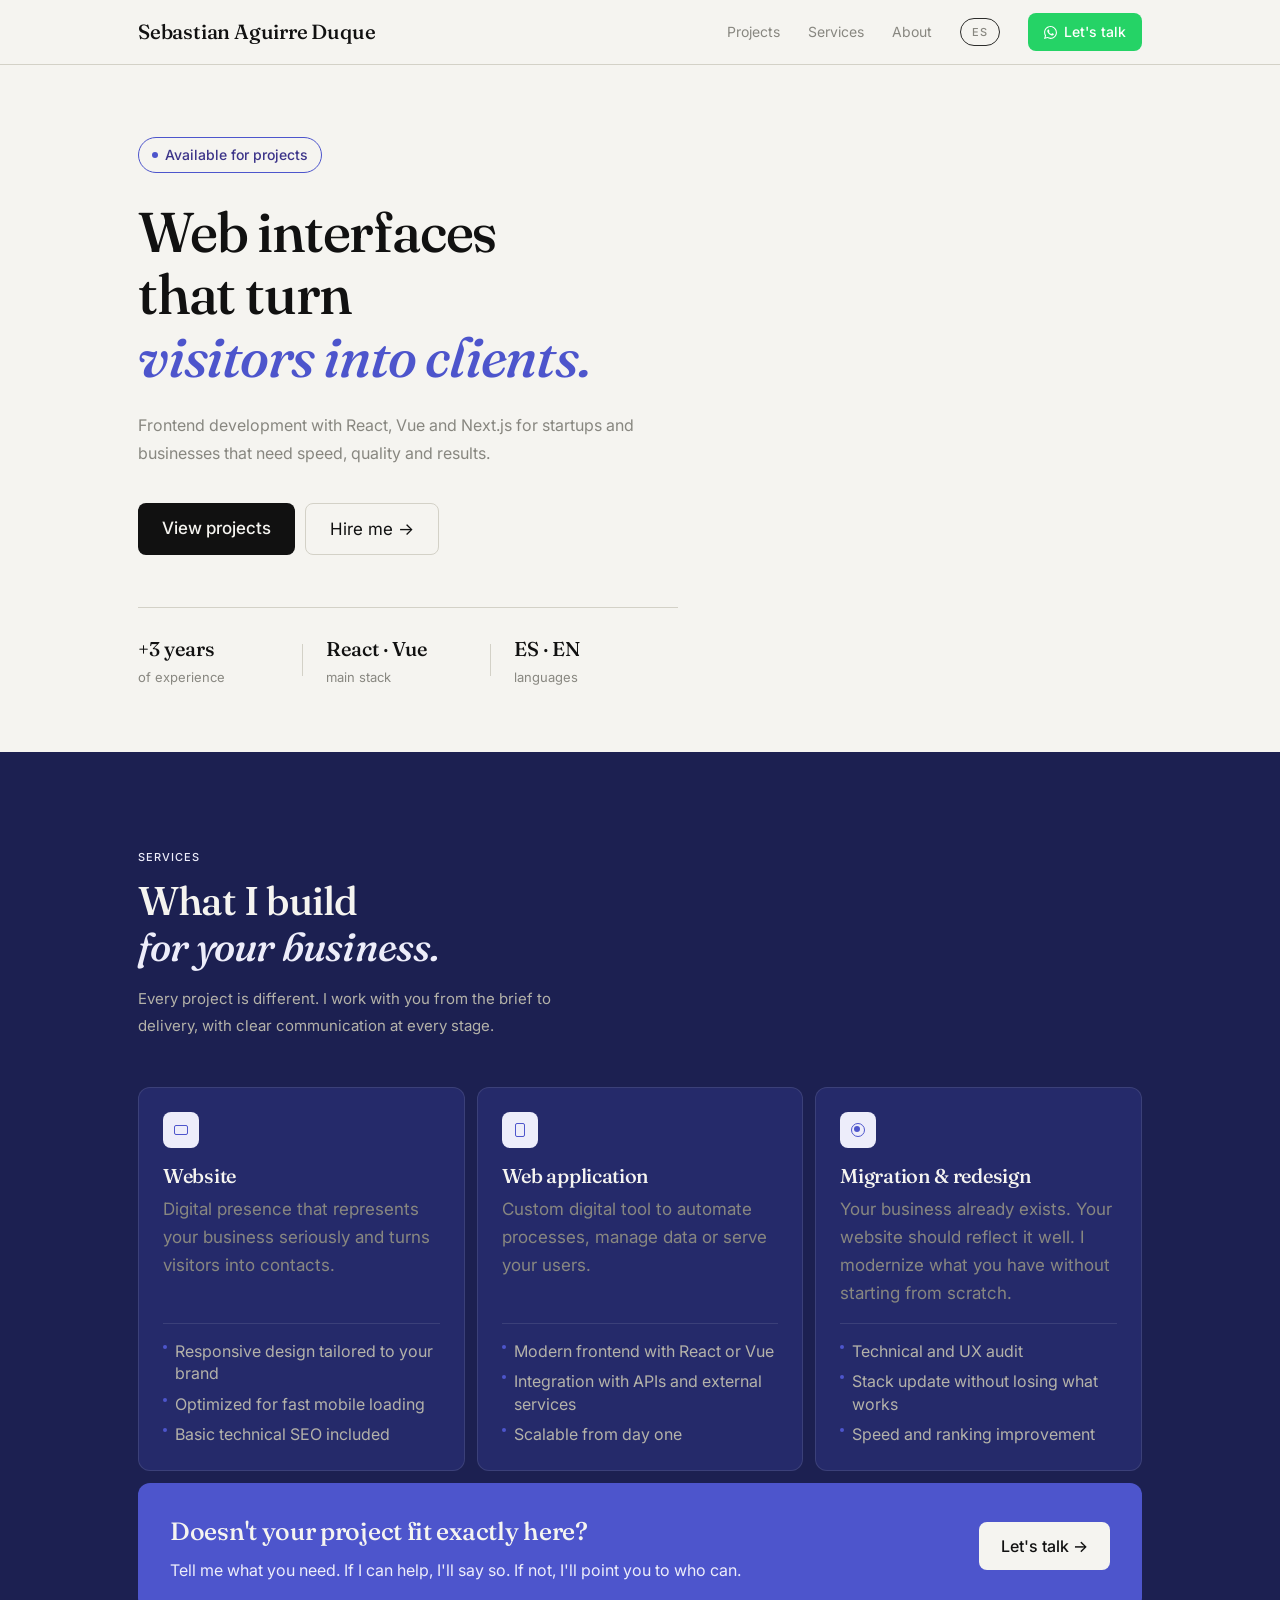
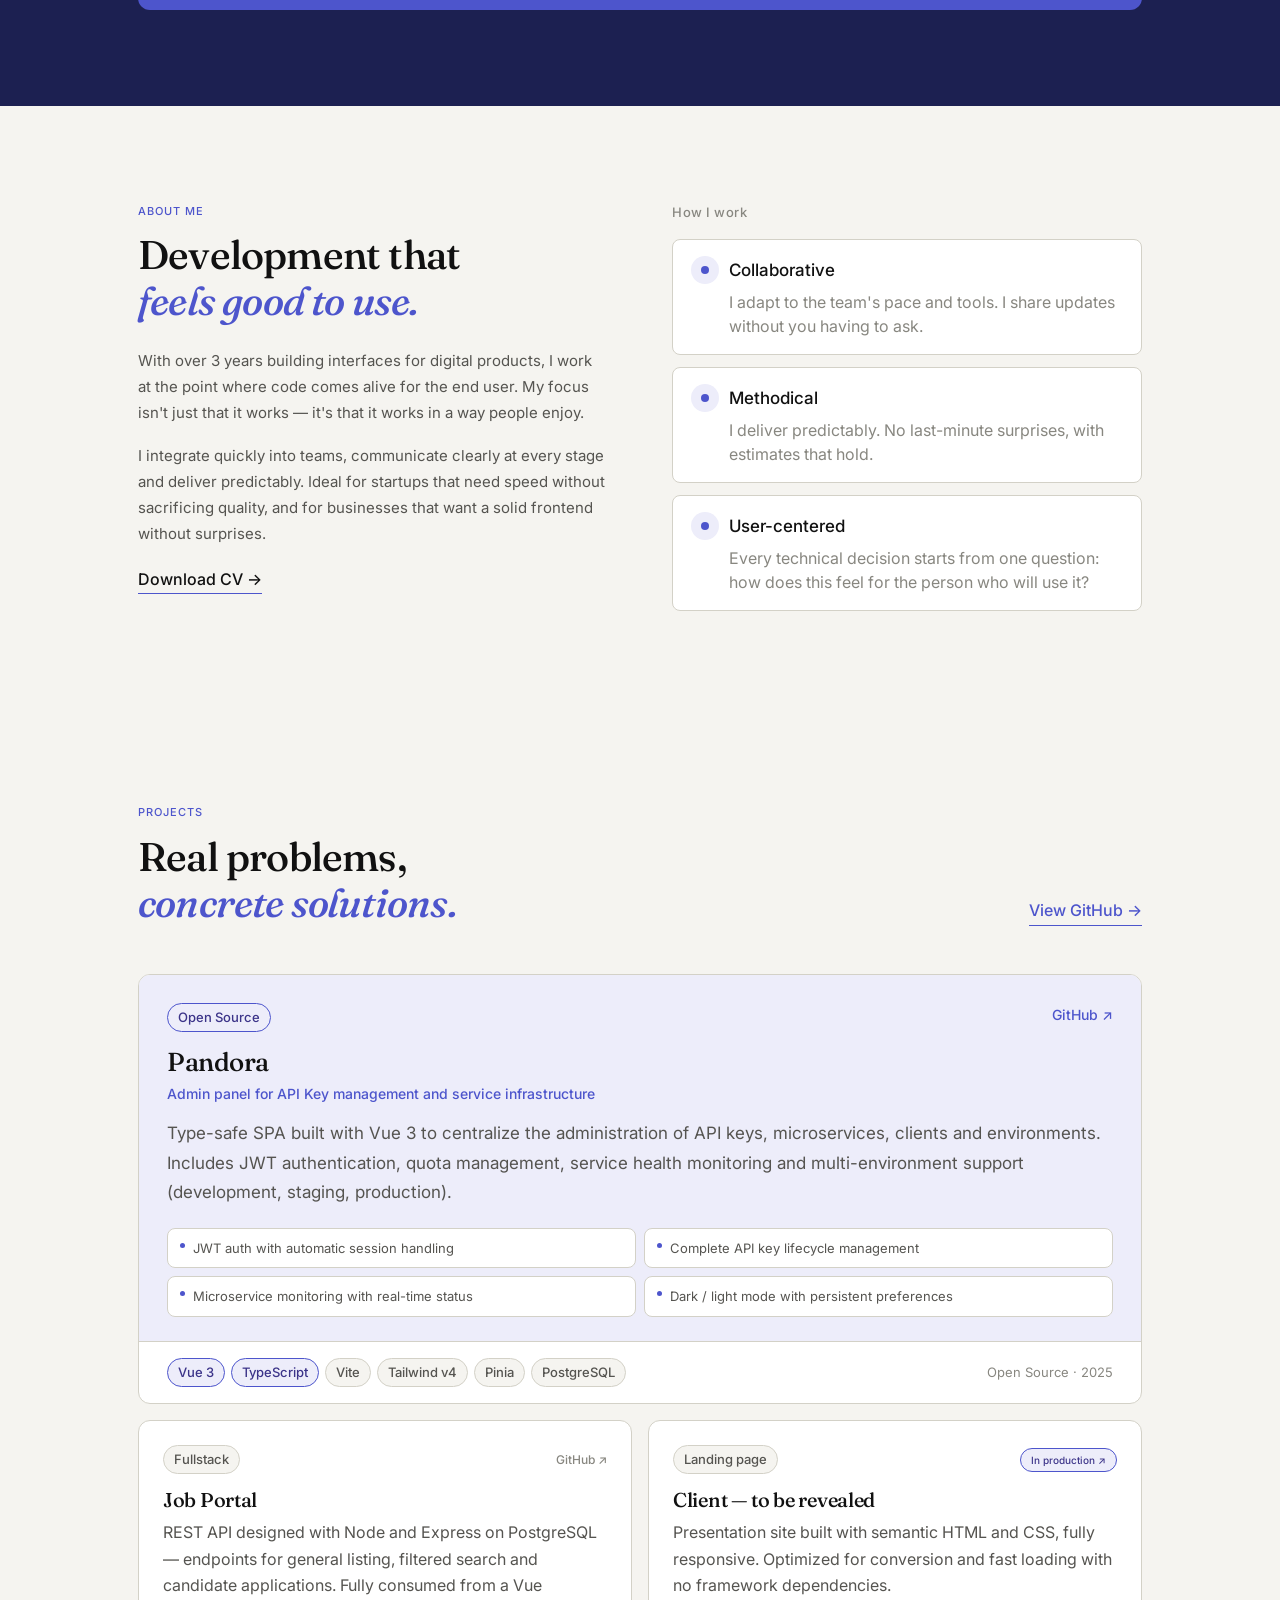
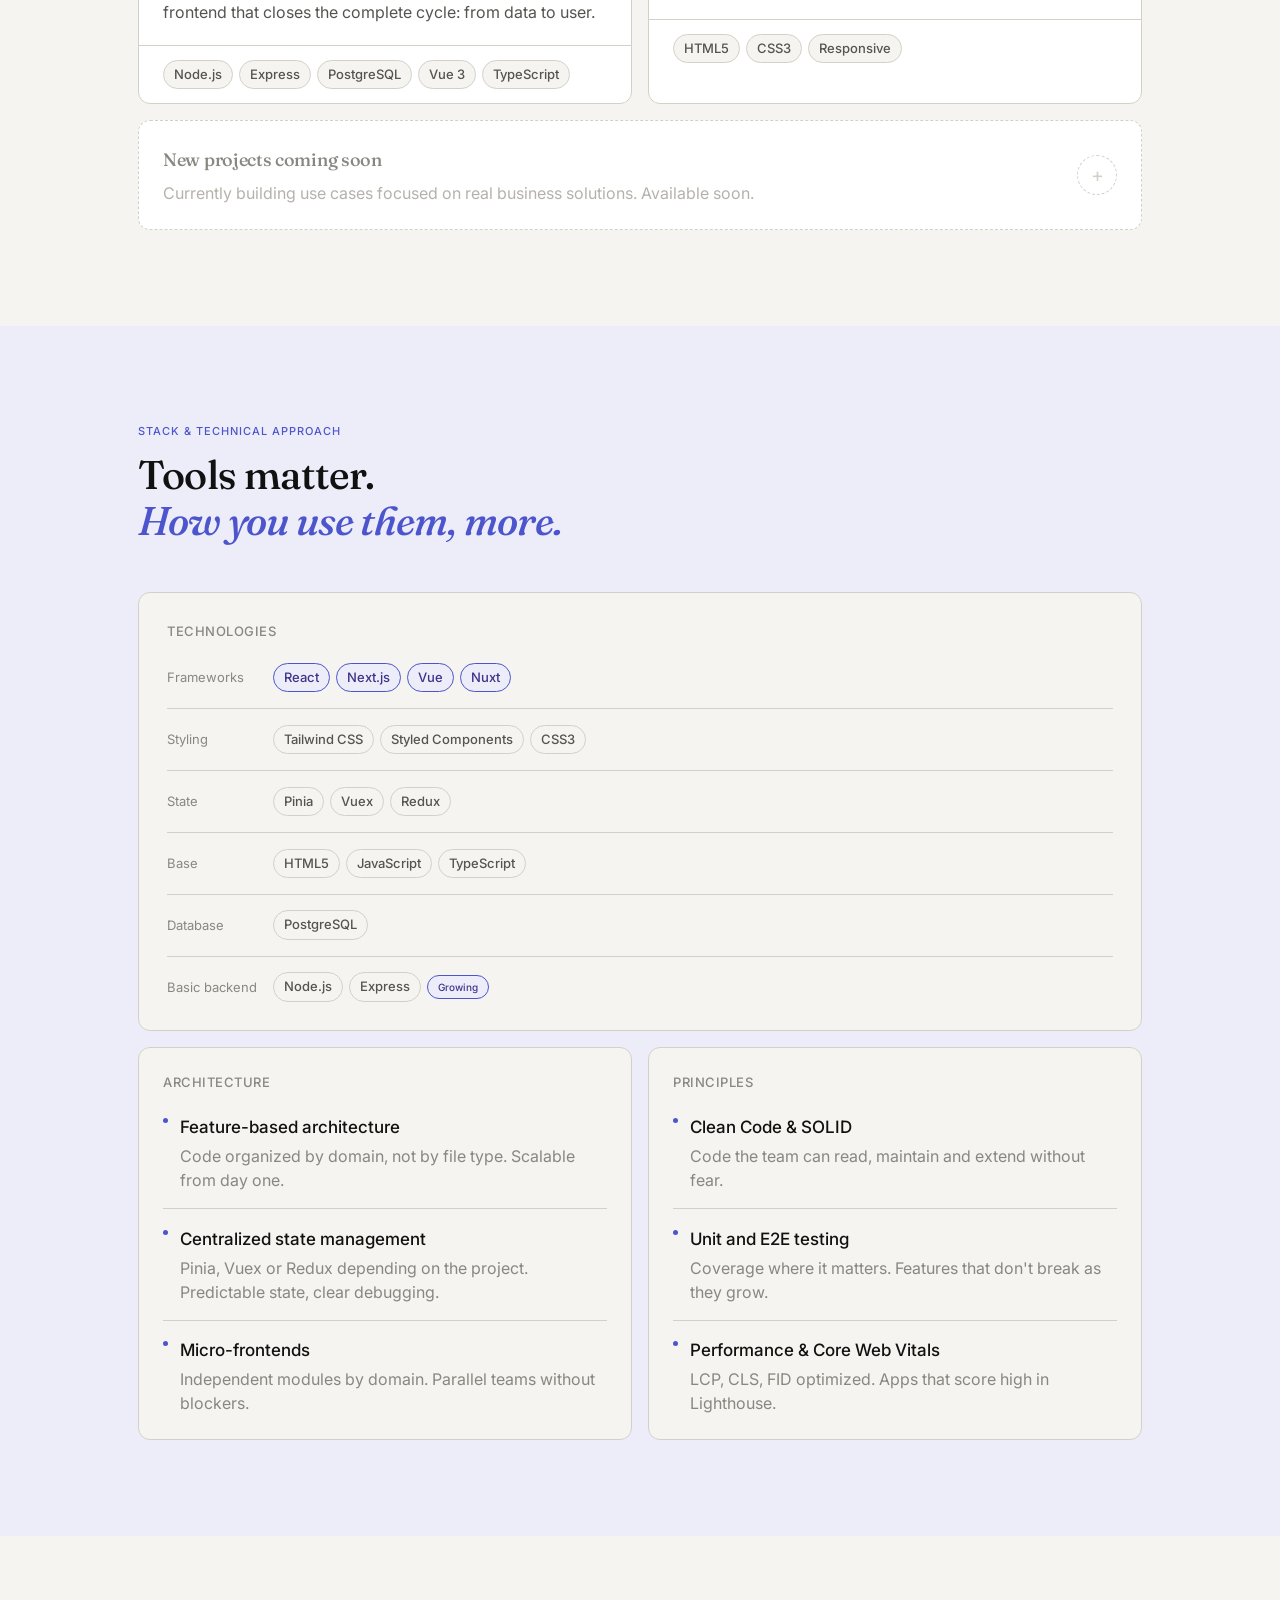
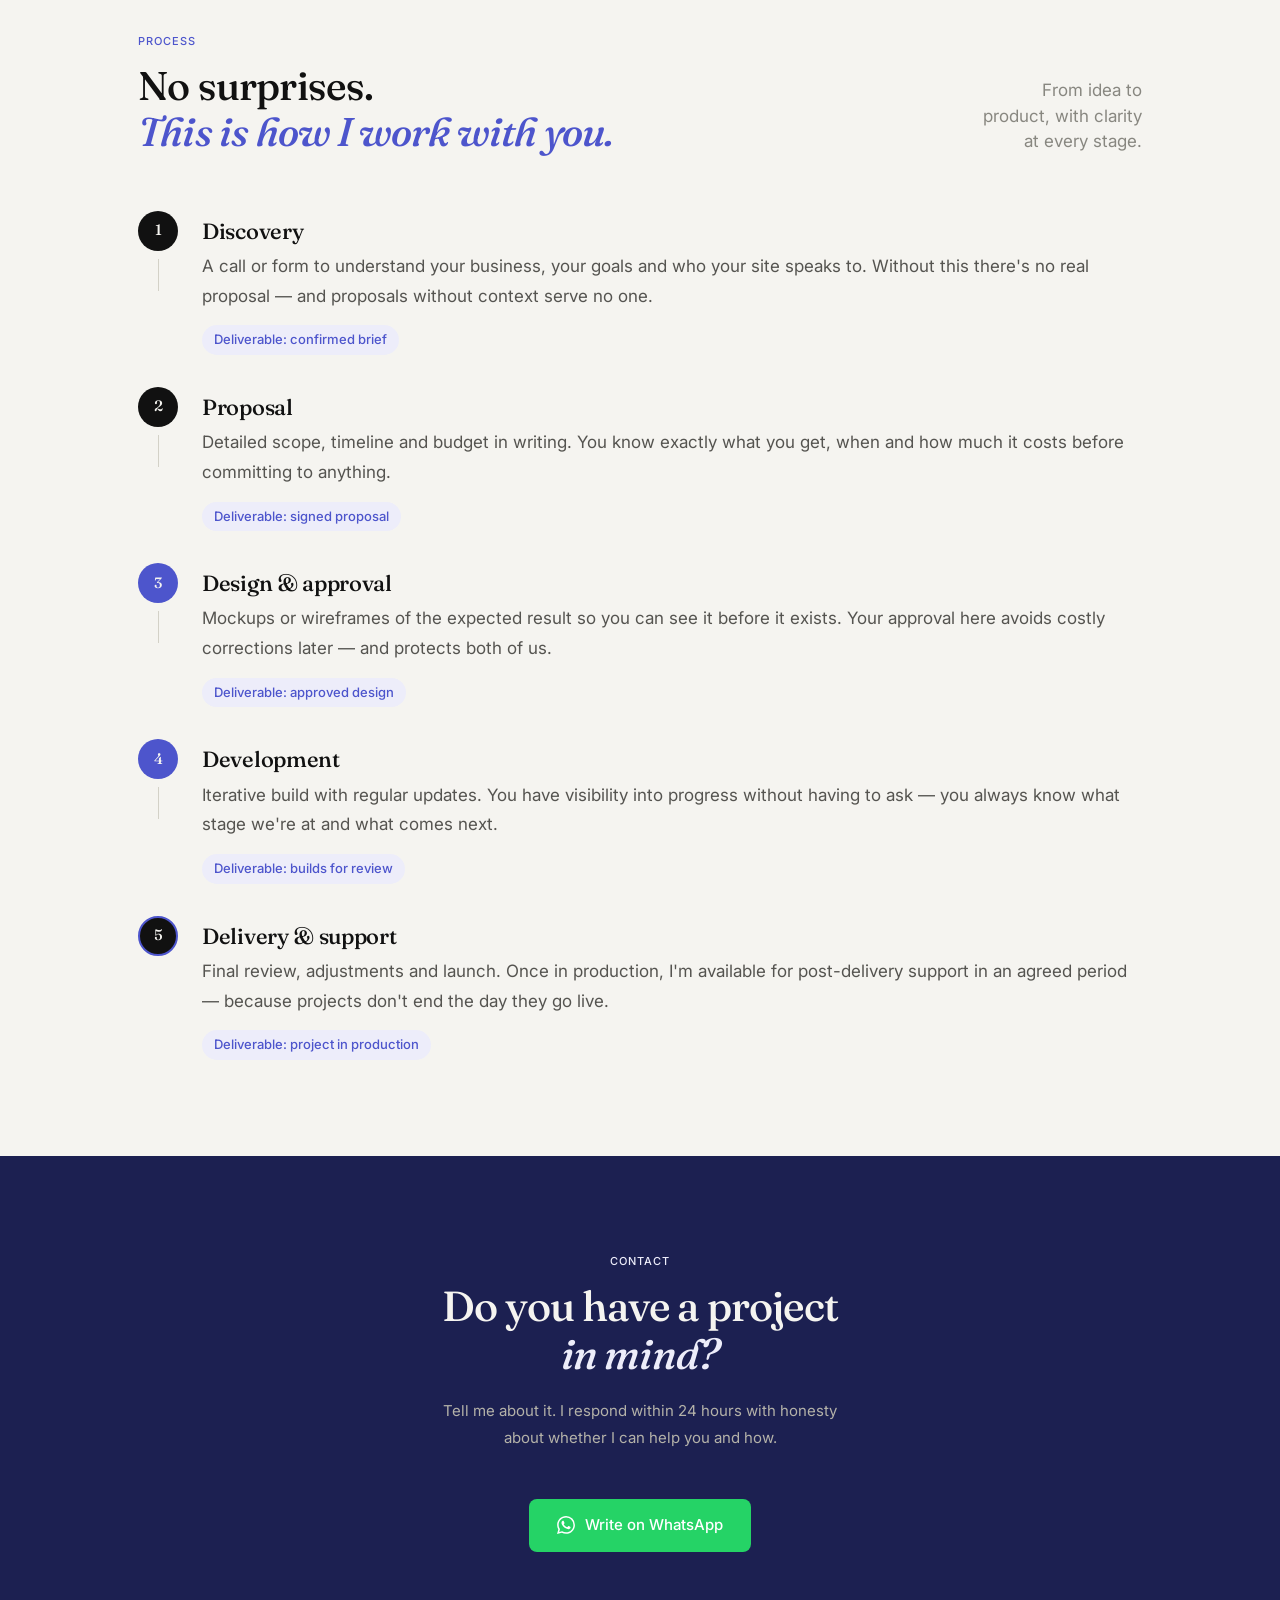
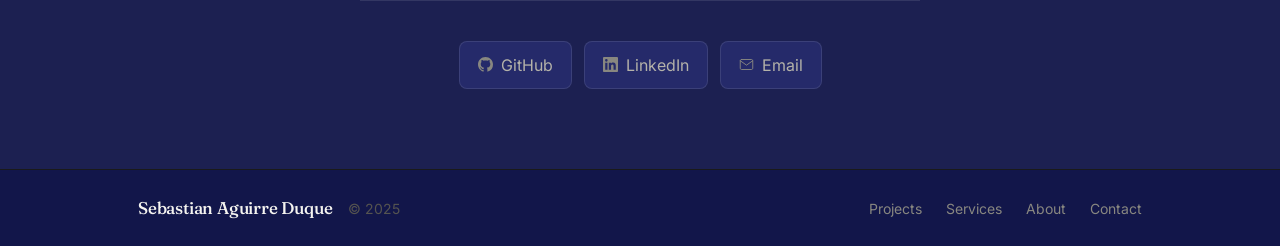
==== index.html @ 4bcce87d "feat(seo): add Open Graph, Twitter Card and JSON-LD structured data Adds author, robots, canonical, " ====
<!DOCTYPE html>
<html lang="es">
<head>
  <meta charset="UTF-8">
  <meta name="viewport" content="width=device-width, initial-scale=1.0">
  <meta name="description" content="Sebastian Aguirre Duque — Frontend Developer. Interfaces web que convierten visitantes en clientes." data-i18n-content="meta.description">
  <meta name="author" content="Sebastian Aguirre Duque">
  <meta name="robots" content="index, follow">
  <!-- TODO: update href to your deployed domain -->
  <link rel="canonical" href="https://your-portfolio-domain.com/">

  <!-- Open Graph -->
  <meta property="og:type" content="website">
  <meta property="og:locale" content="es_CO">
  <meta property="og:locale:alternate" content="en_US">
  <meta property="og:title" content="Sebastian Aguirre Duque — Frontend Developer">
  <meta property="og:description" content="Interfaces web que convierten visitantes en clientes. Desarrollo frontend con React, Vue y Next.js para startups y negocios.">
  <!-- TODO: update og:url and og:image to your deployed domain -->
  <meta property="og:url" content="https://your-portfolio-domain.com/">

  <!-- Twitter Card -->
  <meta name="twitter:card" content="summary">
  <meta name="twitter:title" content="Sebastian Aguirre Duque — Frontend Developer">
  <meta name="twitter:description" content="Interfaces web que convierten visitantes en clientes. React, Vue, Next.js.">

  <title>Sebastian Aguirre Duque — Frontend Developer</title>

  <link rel="preconnect" href="https://fonts.googleapis.com">
  <link rel="preconnect" href="https://fonts.gstatic.com" crossorigin>
  <link href="https://fonts.googleapis.com/css2?family=Fraunces:ital,wght@0,500;1,400&family=Inter:wght@400;500&display=swap" rel="stylesheet">

  <link rel="stylesheet" href="css/styles.css">
</head>
<body>

  <!-- ============================================================
       NAV
       ============================================================ -->
  <header>
    <nav class="nav" aria-label="Navegación principal" data-i18n-aria="nav.main_aria">
      <div class="container">
        <div class="nav__inner">
          <a href="#" class="nav__logo" aria-label="Inicio" data-i18n-aria="nav.logo_aria">Sebastian Aguirre Duque</a>
          <a href="#" class="nav__logo-short" aria-label="Inicio" data-i18n-aria="nav.logo_aria">
            <span>Sebastian</span>
            <span class="nav__logo-short__sub">Aguirre Duque</span>
          </a>

          <div class="nav__links">
            <a href="#projects" class="nav__link" data-i18n="nav.projects">Proyectos</a>
            <a href="#services" class="nav__link" data-i18n="nav.services">Servicios</a>
            <a href="#about" class="nav__link" data-i18n="nav.about">Sobre mí</a>
            <button class="nav__lang-toggle" data-lang-toggle aria-label="Cambiar a inglés">
              <span class="nav__lang-label">EN</span>
            </button>
            <a href="https://wa.me/573506487868" class="nav__cta" target="_blank" rel="noopener">
              <svg width="13" height="13" viewBox="0 0 24 24" fill="white" aria-hidden="true">
                <path d="M17.472 14.382c-.297-.149-1.758-.867-2.03-.967-.273-.099-.471-.148-.67.15-.197.297-.767.966-.94 1.164-.173.199-.347.223-.644.075-.297-.15-1.255-.463-2.39-1.475-.883-.788-1.48-1.761-1.653-2.059-.173-.297-.018-.458.13-.606.134-.133.298-.347.446-.52.149-.174.198-.298.298-.497.099-.198.05-.371-.025-.52-.075-.149-.669-1.612-.916-2.207-.242-.579-.487-.5-.669-.51-.173-.008-.371-.01-.57-.01-.198 0-.52.074-.792.372-.272.297-1.04 1.016-1.04 2.479 0 1.462 1.065 2.875 1.213 3.074.149.198 2.096 3.2 5.077 4.487.709.306 1.262.489 1.694.625.712.227 1.36.195 1.871.118.571-.085 1.758-.719 2.006-1.413.248-.694.248-1.289.173-1.413-.074-.124-.272-.198-.57-.347m-5.421 7.403h-.004a9.87 9.87 0 0 1-5.031-1.378l-.361-.214-3.741.982.998-3.648-.235-.374a9.86 9.86 0 0 1-1.51-5.26c.001-5.45 4.436-9.884 9.888-9.884 2.64 0 5.122 1.03 6.988 2.898a9.825 9.825 0 0 1 2.893 6.994c-.003 5.45-4.437 9.884-9.885 9.884m8.413-18.297A11.815 11.815 0 0 0 12.05 0C5.495 0 .16 5.335.157 11.892c0 2.096.547 4.142 1.588 5.945L.057 24l6.305-1.654a11.882 11.882 0 0 0 5.683 1.448h.005c6.554 0 11.89-5.335 11.893-11.893a11.821 11.821 0 0 0-3.48-8.413Z"/>
              </svg>
              <span data-i18n="nav.cta">Hablemos</span>
            </a>
          </div>

          <button class="nav__hamburger" aria-label="Abrir menú" aria-expanded="false" data-i18n-aria="nav.hamburger_aria">
            <span></span>
            <span></span>
            <span></span>
          </button>
        </div>
      </div>
    </nav>

    <!-- Mobile menu overlay -->
    <nav class="nav__mobile-menu" aria-label="Menú móvil" aria-hidden="true" data-i18n-aria="nav.mobile_menu_aria">
      <a href="#projects" class="nav__mobile-link" data-i18n="nav.projects">Proyectos</a>
      <a href="#services" class="nav__mobile-link" data-i18n="nav.services">Servicios</a>
      <a href="#about" class="nav__mobile-link" data-i18n="nav.about">Sobre mí</a>
      <div class="nav__mobile-cta">
        <a href="https://wa.me/573506487868" target="_blank" rel="noopener">
          <svg width="13" height="13" viewBox="0 0 24 24" fill="white" aria-hidden="true">
            <path d="M17.472 14.382c-.297-.149-1.758-.867-2.03-.967-.273-.099-.471-.148-.67.15-.197.297-.767.966-.94 1.164-.173.199-.347.223-.644.075-.297-.15-1.255-.463-2.39-1.475-.883-.788-1.48-1.761-1.653-2.059-.173-.297-.018-.458.13-.606.134-.133.298-.347.446-.52.149-.174.198-.298.298-.497.099-.198.05-.371-.025-.52-.075-.149-.669-1.612-.916-2.207-.242-.579-.487-.5-.669-.51-.173-.008-.371-.01-.57-.01-.198 0-.52.074-.792.372-.272.297-1.04 1.016-1.04 2.479 0 1.462 1.065 2.875 1.213 3.074.149.198 2.096 3.2 5.077 4.487.709.306 1.262.489 1.694.625.712.227 1.36.195 1.871.118.571-.085 1.758-.719 2.006-1.413.248-.694.248-1.289.173-1.413-.074-.124-.272-.198-.57-.347m-5.421 7.403h-.004a9.87 9.87 0 0 1-5.031-1.378l-.361-.214-3.741.982.998-3.648-.235-.374a9.86 9.86 0 0 1-1.51-5.26c.001-5.45 4.436-9.884 9.888-9.884 2.64 0 5.122 1.03 6.988 2.898a9.825 9.825 0 0 1 2.893 6.994c-.003 5.45-4.437 9.884-9.885 9.884m8.413-18.297A11.815 11.815 0 0 0 12.05 0C5.495 0 .16 5.335.157 11.892c0 2.096.547 4.142 1.588 5.945L.057 24l6.305-1.654a11.882 11.882 0 0 0 5.683 1.448h.005c6.554 0 11.89-5.335 11.893-11.893a11.821 11.821 0 0 0-3.48-8.413Z"/>
          </svg>
          <span data-i18n="nav.cta">Hablemos</span>
        </a>
      </div>
      <button class="nav__lang-toggle nav__lang-toggle--mobile" data-lang-toggle aria-label="Cambiar a inglés">
        <span class="nav__lang-label">EN</span>
      </button>
    </nav>
  </header>

  <main>

    <!-- ============================================================
         HERO
         ============================================================ -->
    <section id="hero" class="hero" aria-label="Presentación" data-i18n-aria="hero.section_aria">
      <div class="container">
        <div class="hero__content">

          <div class="hero__badge" data-i18n-aria="hero.badge_aria" aria-label="Estado: disponible para proyectos">
            <span class="hero__badge-dot" aria-hidden="true"></span>
            <span class="hero__badge-text" data-i18n="hero.badge">Disponible para proyectos</span>
          </div>

          <h1 class="hero__title" data-i18n-html="hero.title">
            Interfaces web<br>
            que convierten<br>
            <span class="accent">visitantes en clientes.</span>
          </h1>

          <p class="hero__subtitle" data-i18n="hero.subtitle">
            Desarrollo frontend con React, Vue y Next.js para startups y negocios que necesitan velocidad, calidad y resultados.
          </p>

          <div class="hero__ctas">
            <a href="#projects" class="btn--primary" data-i18n="hero.cta_primary">Ver proyectos</a>
            <a href="#contact" class="btn--secondary" data-i18n="hero.cta_secondary">Contratarme →</a>
          </div>

          <div class="hero__stats" aria-label="Datos clave" data-i18n-aria="hero.stats_aria">
            <div class="hero__stat">
              <div class="hero__stat-value" data-i18n="hero.stat1_value">+3 años</div>
              <div class="hero__stat-label" data-i18n="hero.stat1_label">de experiencia</div>
            </div>
            <div class="hero__stat-divider" aria-hidden="true"></div>
            <div class="hero__stat">
              <div class="hero__stat-value">React · Vue</div>
              <div class="hero__stat-label" data-i18n="hero.stat2_label">stack principal</div>
            </div>
            <div class="hero__stat-divider" aria-hidden="true"></div>
            <div class="hero__stat">
              <div class="hero__stat-value">ES · EN</div>
              <div class="hero__stat-label" data-i18n="hero.stat3_label">idiomas</div>
            </div>
          </div>

        </div>
      </div>
    </section>

    <!-- ============================================================
         SERVICIOS
         ============================================================ -->
    <section id="services" class="services" aria-labelledby="services-title">
      <div class="container">

        <div class="services__header">
          <p class="section-label" data-i18n="services.label">Servicios</p>
          <h2 id="services-title" class="services__title" data-i18n-html="services.title">
            Lo que construyo<br>
            <span class="accent">para tu negocio.</span>
          </h2>
          <p class="services__subtitle" data-i18n="services.subtitle">
            Cada proyecto es diferente. Trabajo contigo desde el brief hasta la entrega, con comunicación clara en cada etapa.
          </p>
        </div>

        <div class="services__grid">

          <article class="service-card">
            <div class="service-card__icon" aria-hidden="true">
              <div class="service-card__icon-inner-rect"></div>
            </div>
            <div>
              <h3 class="service-card__title" data-i18n="services.card1_title">Sitio web</h3>
              <p class="service-card__desc" data-i18n="services.card1_desc">Presencia digital que representa tu negocio con seriedad y convierte visitantes en contactos.</p>
            </div>
            <ul class="service-card__features">
              <li class="service-card__feature">
                <span class="service-card__dot" aria-hidden="true"></span>
                <span class="service-card__feature-text" data-i18n="services.card1_f1">Diseño responsivo y adaptado a tu marca</span>
              </li>
              <li class="service-card__feature">
                <span class="service-card__dot" aria-hidden="true"></span>
                <span class="service-card__feature-text" data-i18n="services.card1_f2">Optimizado para cargar rápido en móvil</span>
              </li>
              <li class="service-card__feature">
                <span class="service-card__dot" aria-hidden="true"></span>
                <span class="service-card__feature-text" data-i18n="services.card1_f3">SEO técnico básico incluido</span>
              </li>
            </ul>
          </article>

          <article class="service-card">
            <div class="service-card__icon" aria-hidden="true">
              <div class="service-card__icon-inner-tall"></div>
            </div>
            <div>
              <h3 class="service-card__title" data-i18n="services.card2_title">Aplicación web</h3>
              <p class="service-card__desc" data-i18n="services.card2_desc">Herramienta digital a medida para automatizar procesos, gestionar datos o servir a tus usuarios.</p>
            </div>
            <ul class="service-card__features">
              <li class="service-card__feature">
                <span class="service-card__dot" aria-hidden="true"></span>
                <span class="service-card__feature-text" data-i18n="services.card2_f1">Frontend moderno con React o Vue</span>
              </li>
              <li class="service-card__feature">
                <span class="service-card__dot" aria-hidden="true"></span>
                <span class="service-card__feature-text" data-i18n="services.card2_f2">Integración con APIs y servicios externos</span>
              </li>
              <li class="service-card__feature">
                <span class="service-card__dot" aria-hidden="true"></span>
                <span class="service-card__feature-text" data-i18n="services.card2_f3">Escalable desde el primer día</span>
              </li>
            </ul>
          </article>

          <article class="service-card">
            <div class="service-card__icon" aria-hidden="true">
              <div class="service-card__icon-inner-circle"></div>
            </div>
            <div>
              <h3 class="service-card__title" data-i18n="services.card3_title">Migración y rediseño</h3>
              <p class="service-card__desc" data-i18n="services.card3_desc">Tu negocio ya existe. Tu sitio web debería reflejarlo bien. Modernizo lo que tienes sin empezar de cero.</p>
            </div>
            <ul class="service-card__features">
              <li class="service-card__feature">
                <span class="service-card__dot" aria-hidden="true"></span>
                <span class="service-card__feature-text" data-i18n="services.card3_f1">Auditoría técnica y de experiencia</span>
              </li>
              <li class="service-card__feature">
                <span class="service-card__dot" aria-hidden="true"></span>
                <span class="service-card__feature-text" data-i18n="services.card3_f2">Actualización de stack sin perder lo que funciona</span>
              </li>
              <li class="service-card__feature">
                <span class="service-card__dot" aria-hidden="true"></span>
                <span class="service-card__feature-text" data-i18n="services.card3_f3">Mejora de velocidad y posicionamiento</span>
              </li>
            </ul>
          </article>

        </div>

        <div class="services__cta-banner">
          <div>
            <p class="services__cta-title" data-i18n="services.banner_title">¿Tu proyecto no encaja exactamente aquí?</p>
            <p class="services__cta-desc" data-i18n="services.banner_desc">Cuéntame lo que necesitas. Si puedo ayudarte, te lo digo. Si no, te oriento hacia quien puede.</p>
          </div>
          <a href="https://wa.me/573506487868" class="btn--banner" target="_blank" rel="noopener" data-i18n="services.banner_cta">Hablemos →</a>
        </div>

      </div>
    </section>

    <!-- ============================================================
         SOBRE MÍ
         ============================================================ -->
    <section id="about" class="about" aria-labelledby="about-title">
      <div class="container">
        <div class="about__grid">

          <div>
            <p class="section-label" data-i18n="about.label">Sobre mí</p>
            <h2 id="about-title" class="about__title" data-i18n-html="about.title">
              Desarrollo que se<br>
              <span class="accent">siente bien usarlo.</span>
            </h2>
            <p class="about__text" data-i18n="about.text1">
              Con más de 3 años construyendo interfaces para productos digitales, trabajo en el punto donde el código cobra vida para el usuario final. Mi enfoque no es solo que funcione — es que funcione de forma que la gente disfrute.
            </p>
            <p class="about__text" data-i18n="about.text2">
              Me integro rápido a equipos, comunico con claridad en cada etapa y entrego de forma predecible. Ideal para startups que necesitan velocidad sin perder calidad, y para negocios que quieren un frontend sólido sin sorpresas.
            </p>
            <a href="#" class="about__cv-link" data-i18n="about.cv_link">Descargar CV →</a>
          </div>

          <div>
            <p class="about__cards-label" data-i18n="about.cards_label">Cómo trabajo</p>
            <div class="about__cards">

              <div class="work-card">
                <div class="work-card__header">
                  <div class="work-card__icon" aria-hidden="true">
                    <span class="work-card__icon-dot"></span>
                  </div>
                  <h3 class="work-card__title" data-i18n="about.card1_title">Colaborativo</h3>
                </div>
                <p class="work-card__desc" data-i18n="about.card1_desc">Me adapto al ritmo y herramientas del equipo. Comunico avances sin que tengas que preguntar.</p>
              </div>

              <div class="work-card">
                <div class="work-card__header">
                  <div class="work-card__icon" aria-hidden="true">
                    <span class="work-card__icon-dot"></span>
                  </div>
                  <h3 class="work-card__title" data-i18n="about.card2_title">Metódico</h3>
                </div>
                <p class="work-card__desc" data-i18n="about.card2_desc">Entrego de forma predecible. Sin sorpresas de última hora, con estimaciones que se cumplen.</p>
              </div>

              <div class="work-card">
                <div class="work-card__header">
                  <div class="work-card__icon" aria-hidden="true">
                    <span class="work-card__icon-dot"></span>
                  </div>
                  <h3 class="work-card__title" data-i18n="about.card3_title">Centrado en el usuario</h3>
                </div>
                <p class="work-card__desc" data-i18n="about.card3_desc">Cada decisión técnica parte de una pregunta: ¿cómo se siente esto para quien lo va a usar?</p>
              </div>

            </div>
          </div>

        </div>
      </div>
    </section>

    <!-- ============================================================
         PROYECTOS
         ============================================================ -->
    <section id="projects" class="projects" aria-labelledby="projects-title">
      <div class="container">

        <div class="projects__header">
          <div>
            <p class="section-label" data-i18n="projects.label">Proyectos</p>
            <h2 id="projects-title" class="projects__title" data-i18n-html="projects.title">
              Problemas reales,<br>
              <span class="accent">soluciones concretas.</span>
            </h2>
          </div>
          <a href="https://github.com/PandoraSuite" class="projects__github-link" target="_blank" rel="noopener" data-i18n="projects.github_link">Ver GitHub →</a>
        </div>

        <div class="projects__list">

          <!-- Pandora — featured -->
          <article class="project-card">
            <div class="project-card__header">
              <div class="project-card__meta">
                <span class="tag tag--accent">Open Source</span>
                <a href="https://github.com/PandoraSuite/pandora-admin" class="project-card__gh-link" target="_blank" rel="noopener">GitHub ↗</a>
              </div>
              <h3 class="project-card__name">Pandora</h3>
              <p class="project-card__tagline" data-i18n="projects.pandora_tagline">Admin panel para gestión de API Keys e infraestructura de servicios</p>
              <p class="project-card__desc" data-i18n="projects.pandora_desc">
                SPA tipo-segura construida con Vue 3 para centralizar la administración de API keys, microservicios, clientes y entornos. Incluye autenticación JWT, gestión de cuotas, monitoreo de estado de servicios y soporte de múltiples ambientes (development, staging, production).
              </p>
              <ul class="project-card__features">
                <li class="project-card__feature">
                  <span class="project-card__feature-dot" aria-hidden="true"></span>
                  <span class="project-card__feature-text" data-i18n="projects.pandora_f1">Auth con JWT y manejo automático de sesión</span>
                </li>
                <li class="project-card__feature">
                  <span class="project-card__feature-dot" aria-hidden="true"></span>
                  <span class="project-card__feature-text" data-i18n="projects.pandora_f2">Gestión completa del ciclo de vida de API keys</span>
                </li>
                <li class="project-card__feature">
                  <span class="project-card__feature-dot" aria-hidden="true"></span>
                  <span class="project-card__feature-text" data-i18n="projects.pandora_f3">Monitoreo de microservicios con estados en tiempo real</span>
                </li>
                <li class="project-card__feature">
                  <span class="project-card__feature-dot" aria-hidden="true"></span>
                  <span class="project-card__feature-text" data-i18n="projects.pandora_f4">Dark / light mode con preferencias persistentes</span>
                </li>
              </ul>
            </div>
            <div class="project-card__footer">
              <div class="project-card__tags">
                <span class="tag tag--accent">Vue 3</span>
                <span class="tag tag--accent">TypeScript</span>
                <span class="tag tag--neutral">Vite</span>
                <span class="tag tag--neutral">Tailwind v4</span>
                <span class="tag tag--neutral">Pinia</span>
                <span class="tag tag--neutral">PostgreSQL</span>
              </div>
              <span class="project-card__date" data-i18n="projects.pandora_date">Open Source · 2025</span>
            </div>
          </article>

          <!-- Grid — small projects -->
          <div class="project-grid">

            <article class="project-mini">
              <div class="project-mini__body">
                <div class="project-mini__meta">
                  <span class="tag tag--neutral">Fullstack</span>
                  <span class="project-card__gh-link" aria-hidden="true" style="font-size:12px;color:var(--color-text-secondary);">GitHub ↗</span>
                </div>
                <h3 class="project-mini__name">Job Portal</h3>
                <p class="project-mini__desc" data-i18n="projects.jobportal_desc">API REST diseñada con Node y Express sobre PostgreSQL — endpoints para listado general, búsqueda filtrada y aplicación de candidatos. Consumida íntegramente desde un frontend Vue que cierra el ciclo completo: del dato al usuario.</p>
              </div>
              <div class="project-mini__footer">
                <span class="tag tag--neutral">Node.js</span>
                <span class="tag tag--neutral">Express</span>
                <span class="tag tag--neutral">PostgreSQL</span>
                <span class="tag tag--neutral">Vue 3</span>
                <span class="tag tag--neutral">TypeScript</span>
              </div>
            </article>

            <article class="project-mini">
              <div class="project-mini__body">
                <div class="project-mini__meta">
                  <span class="tag tag--neutral">Landing page</span>
                  <span class="tag tag--accent" style="font-size:10px;" data-i18n="projects.client_tag">En producción ↗</span>
                </div>
                <h3 class="project-mini__name" data-i18n="projects.client_name">Cliente — por revelar</h3>
                <p class="project-mini__desc" data-i18n="projects.client_desc">Sitio de presentación construido en HTML y CSS semántico, completamente responsive. Optimizado para conversión y carga rápida sin dependencias de framework.</p>
              </div>
              <div class="project-mini__footer">
                <span class="tag tag--neutral">HTML5</span>
                <span class="tag tag--neutral">CSS3</span>
                <span class="tag tag--neutral">Responsive</span>
              </div>
            </article>

          </div>

          <!-- Coming soon -->
          <div class="project-coming" aria-label="Proyectos en camino" data-i18n-aria="projects.coming_aria">
            <div>
              <p class="project-coming__title" data-i18n="projects.coming_title">Nuevos proyectos en camino</p>
              <p class="project-coming__desc" data-i18n="projects.coming_desc">Actualmente construyendo casos de uso enfocados en soluciones de negocio reales. Disponibles pronto.</p>
            </div>
            <div class="project-coming__icon" aria-hidden="true">+</div>
          </div>

        </div>
      </div>
    </section>

    <!-- ============================================================
         STACK TECNOLÓGICO
         ============================================================ -->
    <section id="stack" class="stack" aria-labelledby="stack-title">
      <div class="container">

        <div class="stack__header">
          <p class="section-label" data-i18n="stack.label">Stack y enfoque técnico</p>
          <h2 id="stack-title" class="stack__title" data-i18n-html="stack.title">
            Las herramientas importan.<br>
            <span class="accent">Cómo las usas, más.</span>
          </h2>
        </div>

        <div class="stack__tech-table">
          <p class="stack__table-label" data-i18n="stack.table_label">TECNOLOGÍAS</p>
          <div class="stack__rows">

            <div class="stack__row">
              <span class="stack__row-label" data-i18n="stack.row1_label">Frameworks</span>
              <div class="stack__row-tags">
                <span class="tag tag--accent">React</span>
                <span class="tag tag--accent">Next.js</span>
                <span class="tag tag--accent">Vue</span>
                <span class="tag tag--accent">Nuxt</span>
              </div>
            </div>

            <div class="stack__divider" aria-hidden="true"></div>

            <div class="stack__row">
              <span class="stack__row-label" data-i18n="stack.row2_label">Styling</span>
              <div class="stack__row-tags">
                <span class="tag tag--neutral">Tailwind CSS</span>
                <span class="tag tag--neutral">Styled Components</span>
                <span class="tag tag--neutral">CSS3</span>
              </div>
            </div>

            <div class="stack__divider" aria-hidden="true"></div>

            <div class="stack__row">
              <span class="stack__row-label" data-i18n="stack.row3_label">Estado</span>
              <div class="stack__row-tags">
                <span class="tag tag--neutral">Pinia</span>
                <span class="tag tag--neutral">Vuex</span>
                <span class="tag tag--neutral">Redux</span>
              </div>
            </div>

            <div class="stack__divider" aria-hidden="true"></div>

            <div class="stack__row">
              <span class="stack__row-label" data-i18n="stack.row4_label">Base</span>
              <div class="stack__row-tags">
                <span class="tag tag--neutral">HTML5</span>
                <span class="tag tag--neutral">JavaScript</span>
                <span class="tag tag--neutral">TypeScript</span>
              </div>
            </div>

            <div class="stack__divider" aria-hidden="true"></div>

            <div class="stack__row">
              <span class="stack__row-label" data-i18n="stack.row5_label">Base de datos</span>
              <div class="stack__row-tags">
                <span class="tag tag--neutral">PostgreSQL</span>
              </div>
            </div>

            <div class="stack__divider" aria-hidden="true"></div>

            <div class="stack__row">
              <span class="stack__row-label" data-i18n="stack.row6_label">Backend básico</span>
              <div class="stack__row-tags">
                <span class="tag tag--neutral">Node.js</span>
                <span class="tag tag--neutral">Express</span>
                <span class="tag tag--accent" style="font-size:10px;" data-i18n="stack.row6_tag">En crecimiento</span>
              </div>
            </div>

          </div>
        </div>

        <div class="stack__secondary">

          <div class="stack__panel">
            <p class="stack__panel-label" data-i18n="stack.arch_label">ARQUITECTURA</p>
            <div class="stack__items">
              <div class="stack__item">
                <span class="stack__item-dot" aria-hidden="true"></span>
                <div>
                  <p class="stack__item-title" data-i18n="stack.arch1_title">Feature-based architecture</p>
                  <p class="stack__item-desc" data-i18n="stack.arch1_desc">Código organizado por dominio, no por tipo de archivo. Escalable desde el día uno.</p>
                </div>
              </div>
              <div class="stack__divider" aria-hidden="true"></div>
              <div class="stack__item">
                <span class="stack__item-dot" aria-hidden="true"></span>
                <div>
                  <p class="stack__item-title" data-i18n="stack.arch2_title">Gestión de estado centralizada</p>
                  <p class="stack__item-desc" data-i18n="stack.arch2_desc">Pinia, Vuex o Redux según el proyecto. Estado predecible, debugging claro.</p>
                </div>
              </div>
              <div class="stack__divider" aria-hidden="true"></div>
              <div class="stack__item">
                <span class="stack__item-dot" aria-hidden="true"></span>
                <div>
                  <p class="stack__item-title" data-i18n="stack.arch3_title">Micro-frontends</p>
                  <p class="stack__item-desc" data-i18n="stack.arch3_desc">Módulos independientes por dominio. Equipos paralelos sin bloqueos.</p>
                </div>
              </div>
            </div>
          </div>

          <div class="stack__panel">
            <p class="stack__panel-label" data-i18n="stack.principles_label">PRINCIPIOS</p>
            <div class="stack__items">
              <div class="stack__item">
                <span class="stack__item-dot" aria-hidden="true"></span>
                <div>
                  <p class="stack__item-title" data-i18n-html="stack.prin1_title">Clean Code &amp; SOLID</p>
                  <p class="stack__item-desc" data-i18n="stack.prin1_desc">Código que el equipo puede leer, mantener y extender sin miedo.</p>
                </div>
              </div>
              <div class="stack__divider" aria-hidden="true"></div>
              <div class="stack__item">
                <span class="stack__item-dot" aria-hidden="true"></span>
                <div>
                  <p class="stack__item-title" data-i18n="stack.prin2_title">Testing unitario y E2E</p>
                  <p class="stack__item-desc" data-i18n="stack.prin2_desc">Cobertura donde importa. Features que no se rompen al crecer.</p>
                </div>
              </div>
              <div class="stack__divider" aria-hidden="true"></div>
              <div class="stack__item">
                <span class="stack__item-dot" aria-hidden="true"></span>
                <div>
                  <p class="stack__item-title" data-i18n-html="stack.prin3_title">Performance &amp; Core Web Vitals</p>
                  <p class="stack__item-desc" data-i18n="stack.prin3_desc">LCP, CLS, FID optimizados. Apps que puntúan alto en Lighthouse.</p>
                </div>
              </div>
            </div>
          </div>

        </div>
      </div>
    </section>

    <!-- ============================================================
         PROCESO DE TRABAJO
         ============================================================ -->
    <section id="process" class="process" aria-labelledby="process-title">
      <div class="container">

        <div class="process__header">
          <div>
            <p class="section-label" data-i18n="process.label">Proceso</p>
            <h2 id="process-title" class="process__title" data-i18n-html="process.title">
              Sin sorpresas.<br>
              <span class="accent">Así trabajo contigo.</span>
            </h2>
          </div>
          <p class="process__subtitle" data-i18n="process.subtitle">De la idea al producto, con claridad en cada etapa.</p>
        </div>

        <ol class="process__steps">

          <li class="step">
            <div class="step__track" aria-hidden="true">
              <div class="step__circle step__circle--dark">
                <span class="step__number">1</span>
              </div>
              <div class="step__line"></div>
            </div>
            <div class="step__body">
              <h3 class="step__title" data-i18n="process.step1_title">Descubrimiento</h3>
              <p class="step__desc" data-i18n="process.step1_desc">Una llamada o formulario para entender tu negocio, tus objetivos y a quién le habla tu sitio. Sin esto no hay propuesta real — y las propuestas sin contexto no sirven a nadie.</p>
              <span class="deliverable" data-i18n="process.step1_del">Entregable: brief confirmado</span>
            </div>
          </li>

          <li class="step">
            <div class="step__track" aria-hidden="true">
              <div class="step__circle step__circle--dark">
                <span class="step__number">2</span>
              </div>
              <div class="step__line"></div>
            </div>
            <div class="step__body">
              <h3 class="step__title" data-i18n="process.step2_title">Propuesta</h3>
              <p class="step__desc" data-i18n="process.step2_desc">Alcance, cronograma y presupuesto detallados por escrito. Sabes exactamente qué recibes, cuándo y cuánto cuesta antes de comprometerte con nada.</p>
              <span class="deliverable" data-i18n="process.step2_del">Entregable: propuesta firmada</span>
            </div>
          </li>

          <li class="step">
            <div class="step__track" aria-hidden="true">
              <div class="step__circle step__circle--accent">
                <span class="step__number">3</span>
              </div>
              <div class="step__line"></div>
            </div>
            <div class="step__body">
              <h3 class="step__title" data-i18n="process.step3_title">Diseño y aprobación</h3>
              <p class="step__desc" data-i18n="process.step3_desc">Mockups o wireframes del resultado esperado para que lo veas antes de que exista. Tu aprobación aquí evita correcciones costosas después — y protege a los dos.</p>
              <span class="deliverable" data-i18n="process.step3_del">Entregable: diseño aprobado</span>
            </div>
          </li>

          <li class="step">
            <div class="step__track" aria-hidden="true">
              <div class="step__circle step__circle--accent">
                <span class="step__number">4</span>
              </div>
              <div class="step__line"></div>
            </div>
            <div class="step__body">
              <h3 class="step__title" data-i18n="process.step4_title">Desarrollo</h3>
              <p class="step__desc" data-i18n="process.step4_desc">Construcción iterativa con actualizaciones regulares. Tienes visibilidad del avance sin tener que preguntar — siempre sabes en qué etapa estamos y qué viene después.</p>
              <span class="deliverable" data-i18n="process.step4_del">Entregable: builds para revisión</span>
            </div>
          </li>

          <li class="step">
            <div class="step__track" aria-hidden="true">
              <div class="step__circle step__circle--final">
                <span class="step__number">5</span>
              </div>
            </div>
            <div class="step__body">
              <h3 class="step__title" data-i18n="process.step5_title">Entrega y soporte</h3>
              <p class="step__desc" data-i18n="process.step5_desc">Revisión final, ajustes y lanzamiento. Una vez en producción, estoy disponible para soporte post-entrega en un período acordado — porque los proyectos no terminan el día que salen en vivo.</p>
              <span class="deliverable" data-i18n="process.step5_del">Entregable: proyecto en producción</span>
            </div>
          </li>

        </ol>

      </div>
    </section>

    <!-- ============================================================
         CONTACTO
         ============================================================ -->
    <section id="contact" class="contact" aria-labelledby="contact-title">
      <div class="container">
        <div class="contact__inner">

          <p class="section-label" data-i18n="contact.label">Contacto</p>

          <h2 id="contact-title" class="contact__title" data-i18n-html="contact.title">
            ¿Tienes un proyecto<br>
            <span class="accent">en mente?</span>
          </h2>

          <p class="contact__subtitle" data-i18n="contact.subtitle">
            Cuéntame de qué se trata. Respondo en menos de 24 horas con honestidad sobre si puedo ayudarte y cómo.
          </p>

          <a href="https://wa.me/573506487868" class="btn--whatsapp" target="_blank" rel="noopener">
            <svg width="18" height="18" viewBox="0 0 24 24" fill="white" aria-hidden="true">
              <path d="M17.472 14.382c-.297-.149-1.758-.867-2.03-.967-.273-.099-.471-.148-.67.15-.197.297-.767.966-.94 1.164-.173.199-.347.223-.644.075-.297-.15-1.255-.463-2.39-1.475-.883-.788-1.48-1.761-1.653-2.059-.173-.297-.018-.458.13-.606.134-.133.298-.347.446-.52.149-.174.198-.298.298-.497.099-.198.05-.371-.025-.52-.075-.149-.669-1.612-.916-2.207-.242-.579-.487-.5-.669-.51-.173-.008-.371-.01-.57-.01-.198 0-.52.074-.792.372-.272.297-1.04 1.016-1.04 2.479 0 1.462 1.065 2.875 1.213 3.074.149.198 2.096 3.2 5.077 4.487.709.306 1.262.489 1.694.625.712.227 1.36.195 1.871.118.571-.085 1.758-.719 2.006-1.413.248-.694.248-1.289.173-1.413-.074-.124-.272-.198-.57-.347m-5.421 7.403h-.004a9.87 9.87 0 0 1-5.031-1.378l-.361-.214-3.741.982.998-3.648-.235-.374a9.86 9.86 0 0 1-1.51-5.26c.001-5.45 4.436-9.884 9.888-9.884 2.64 0 5.122 1.03 6.988 2.898a9.825 9.825 0 0 1 2.893 6.994c-.003 5.45-4.437 9.884-9.885 9.884m8.413-18.297A11.815 11.815 0 0 0 12.05 0C5.495 0 .16 5.335.157 11.892c0 2.096.547 4.142 1.588 5.945L.057 24l6.305-1.654a11.882 11.882 0 0 0 5.683 1.448h.005c6.554 0 11.89-5.335 11.893-11.893a11.821 11.821 0 0 0-3.48-8.413Z"/>
            </svg>
            <span data-i18n="contact.whatsapp_btn">Escribir por WhatsApp</span>
          </a>

          <div class="contact__socials-wrapper">
            <a href="https://github.com/sad-sad-094" class="social-link" target="_blank" rel="noopener" aria-label="GitHub">
              <svg width="15" height="15" viewBox="0 0 24 24" fill="#888780" aria-hidden="true">
                <path d="M12 0C5.37 0 0 5.37 0 12c0 5.31 3.435 9.795 8.205 11.385.6.105.825-.255.825-.57 0-.285-.015-1.23-.015-2.235-3.015.555-3.795-.735-4.035-1.41-.135-.345-.72-1.41-1.23-1.695-.42-.225-1.02-.78-.015-.795.945-.015 1.62.87 1.845 1.23 1.08 1.815 2.805 1.305 3.495.99.105-.78.42-1.305.765-1.605-2.67-.3-5.46-1.335-5.46-5.925 0-1.305.465-2.385 1.23-3.225-.12-.3-.54-1.53.12-3.18 0 0 1.005-.315 3.3 1.23.96-.27 1.98-.405 3-.405s2.04.135 3 .405c2.295-1.56 3.3-1.23 3.3-1.23.66 1.65.24 2.88.12 3.18.765.84 1.23 1.905 1.23 3.225 0 4.605-2.805 5.625-5.475 5.925.435.375.81 1.095.81 2.22 0 1.605-.015 2.895-.015 3.3 0 .315.225.69.825.57A12.02 12.02 0 0 0 24 12c0-6.63-5.37-12-12-12z"/>
              </svg>
              GitHub
            </a>
            <a href="https://www.linkedin.com/in/sebastian-aguirre-duque-05b9b082" class="social-link" target="_blank" rel="noopener" aria-label="LinkedIn">
              <svg width="15" height="15" viewBox="0 0 24 24" fill="#888780" aria-hidden="true">
                <path d="M20.447 20.452h-3.554v-5.569c0-1.328-.027-3.037-1.852-3.037-1.853 0-2.136 1.445-2.136 2.939v5.667H9.351V9h3.414v1.561h.046c.477-.9 1.637-1.85 3.37-1.85 3.601 0 4.267 2.37 4.267 5.455v6.286zM5.337 7.433a2.062 2.062 0 0 1-2.063-2.065 2.064 2.064 0 1 1 2.063 2.065zm1.782 13.019H3.555V9h3.564v11.452zM22.225 0H1.771C.792 0 0 .774 0 1.729v20.542C0 23.227.792 24 1.771 24h20.451C23.2 24 24 23.227 24 22.271V1.729C24 .774 23.2 0 22.222 0h.003z"/>
              </svg>
              LinkedIn
            </a>
            <a href="mailto:sadw621@gmail.com" class="social-link" aria-label="Correo electrónico" data-i18n-aria="contact.email_aria">
              <svg width="15" height="15" viewBox="0 0 24 24" fill="none" stroke="#888780" stroke-width="1.5" stroke-linecap="round" stroke-linejoin="round" aria-hidden="true">
                <path d="M4 4h16c1.1 0 2 .9 2 2v12c0 1.1-.9 2-2 2H4c-1.1 0-2-.9-2-2V6c0-1.1.9-2 2-2z"/>
                <polyline points="22,6 12,13 2,6"/>
              </svg>
              <span data-i18n="contact.email_link">Correo</span>
            </a>
          </div>

        </div>
      </div>
    </section>

  </main>

  <!-- ============================================================
       FOOTER
       ============================================================ -->
  <footer class="footer">
    <div class="container">
      <div class="footer__inner">
        <div class="footer__brand">
          <span class="footer__name">Sebastian Aguirre Duque</span>
          <span class="footer__year">© 2025</span>
        </div>
        <nav class="footer__links" aria-label="Navegación del footer" data-i18n-aria="footer.nav_aria">
          <a href="#projects" class="footer__link" data-i18n="footer.projects">Proyectos</a>
          <a href="#services" class="footer__link" data-i18n="footer.services">Servicios</a>
          <a href="#about" class="footer__link" data-i18n="footer.about">Sobre mí</a>
          <a href="#contact" class="footer__link" data-i18n="footer.contact">Contacto</a>
        </nav>
      </div>
    </div>
  </footer>

  <script type="module" src="js/main.js"></script>

  <!-- Structured data — SEO & AEO -->
  <!-- TODO: replace all "your-portfolio-domain.com" with your deployed domain -->
  <script type="application/ld+json">
  {
    "@context": "https://schema.org",
    "@graph": [
      {
        "@type": "Person",
        "@id": "https://your-portfolio-domain.com/#person",
        "name": "Sebastian Aguirre Duque",
        "jobTitle": "Frontend Developer",
        "description": "Frontend developer with 3+ years of experience building web interfaces with React, Vue, and Next.js for startups and businesses.",
        "email": "sadw621@gmail.com",
        "telephone": "+573506487868",
        "url": "https://your-portfolio-domain.com/",
        "sameAs": [
          "https://github.com/sad-sad-094",
          "https://www.linkedin.com/in/sebastian-aguirre-duque-05b9b082"
        ],
        "knowsAbout": [
          "React", "Vue.js", "Next.js", "Nuxt", "TypeScript", "JavaScript",
          "Tailwind CSS", "Styled Components", "CSS3", "HTML5",
          "Pinia", "Vuex", "Redux", "Node.js", "Express", "PostgreSQL",
          "Frontend Development", "Web Application Development",
          "Feature-based Architecture", "Core Web Vitals", "Performance Optimization"
        ],
        "knowsLanguage": [
          { "@type": "Language", "name": "Spanish" },
          { "@type": "Language", "name": "English" }
        ],
        "address": {
          "@type": "PostalAddress",
          "addressCountry": "CO"
        }
      },
      {
        "@type": "WebSite",
        "@id": "https://your-portfolio-domain.com/#website",
        "name": "Sebastian Aguirre Duque — Frontend Developer",
        "url": "https://your-portfolio-domain.com/",
        "description": "Portafolio personal de Sebastian Aguirre Duque, desarrollador frontend especializado en React, Vue y Next.js.",
        "inLanguage": ["es", "en"],
        "author": { "@id": "https://your-portfolio-domain.com/#person" }
      },
      {
        "@type": "ProfessionalService",
        "name": "Desarrollo Frontend — Sebastian Aguirre Duque",
        "description": "Servicios de desarrollo frontend: sitios web, aplicaciones web y rediseño. React, Vue, Next.js, TypeScript.",
        "provider": { "@id": "https://your-portfolio-domain.com/#person" },
        "serviceType": [
          "Website Development",
          "Web Application Development",
          "Frontend Redesign",
          "Frontend Migration"
        ],
        "areaServed": "Worldwide",
        "availableChannel": {
          "@type": "ServiceChannel",
          "serviceUrl": "https://wa.me/573506487868"
        }
      },
      {
        "@type": "FAQPage",
        "mainEntity": [
          {
            "@type": "Question",
            "name": "¿Qué tecnologías usa Sebastian Aguirre Duque?",
            "acceptedAnswer": {
              "@type": "Answer",
              "text": "Sebastian trabaja principalmente con React, Next.js, Vue y Nuxt como frameworks frontend. Para estilos usa Tailwind CSS, Styled Components y CSS3. Maneja estado con Pinia, Vuex y Redux. Su stack base incluye HTML5, JavaScript y TypeScript, con conocimiento de Node.js, Express y PostgreSQL."
            }
          },
          {
            "@type": "Question",
            "name": "¿Cuáles son los servicios de desarrollo web que ofrece Sebastian Aguirre Duque?",
            "acceptedAnswer": {
              "@type": "Answer",
              "text": "Sebastian ofrece tres servicios: (1) Sitios web — presencia digital responsiva, optimizada para móvil y con SEO técnico básico; (2) Aplicaciones web — herramientas a medida con React o Vue, integración con APIs y arquitectura escalable; (3) Migración y rediseño — modernización de sitios existentes con auditoría técnica y mejora de velocidad."
            }
          },
          {
            "@type": "Question",
            "name": "¿Cómo es el proceso de trabajo de Sebastian Aguirre Duque?",
            "acceptedAnswer": {
              "@type": "Answer",
              "text": "El proceso tiene 5 etapas: (1) Descubrimiento — llamada para entender el negocio y objetivos; (2) Propuesta — alcance, cronograma y presupuesto por escrito; (3) Diseño y aprobación — mockups previos a la construcción; (4) Desarrollo — construcción iterativa con actualizaciones regulares; (5) Entrega y soporte — lanzamiento y soporte post-entrega en período acordado."
            }
          },
          {
            "@type": "Question",
            "name": "¿Cómo contratar a Sebastian Aguirre Duque para un proyecto?",
            "acceptedAnswer": {
              "@type": "Answer",
              "text": "Puedes contactar a Sebastian por WhatsApp al +573506487868, por correo a sadw621@gmail.com, o a través de LinkedIn. Responde en menos de 24 horas para evaluar si puede ayudarte y cómo."
            }
          },
          {
            "@type": "Question",
            "name": "¿En qué idiomas trabaja Sebastian Aguirre Duque?",
            "acceptedAnswer": {
              "@type": "Answer",
              "text": "Sebastian Aguirre Duque trabaja en español e inglés, y su portafolio está disponible en ambos idiomas."
            }
          }
        ]
      }
    ]
  }
  </script>
</body>
</html>
---- css/styles.css ----
/* ============================================================
   FONTS
   ============================================================ */
@import url('https://fonts.googleapis.com/css2?family=Fraunces:ital,wght@0,500;1,400&family=Inter:wght@400;500&display=swap');

/* ============================================================
   CUSTOM PROPERTIES  (mobile-first base values)
   ============================================================ */
:root {
  /* Colors — light surface */
  --color-bg:               #F5F4F0;
  --color-text:             #111111;
  --color-accent:           #4D55CC;
  --color-accent-dark:      #3C3489;
  --color-accent-pale:      #EDEDFA;
  --color-text-secondary:   #888780;
  --color-text-warm:        #555450;
  --color-text-light:       #B4B2A9;
  --color-divider:          #D3D1C7;
  --color-white:            #FFFFFF;

  /* Colors — dark surfaces */
  --color-dark:             #111111;
  --color-dark-card:        #1A1A1A;
  --color-dark-border:      #2C2C2A;
  --color-footer:           #12164A;
  --color-navy:             #1C2051;
  --color-navy-card:        #252A6A;
  --color-navy-border:      rgba(255, 255, 255, 0.1);

  /* Colors — utility */
  --color-whatsapp:         #25D366;

  /* Typography — families */
  --font-heading: 'Fraunces', Georgia, serif;
  --font-body:    'Inter', system-ui, sans-serif;

  /* Typography — sizes (mobile base) */
  --text-h1:      clamp(28px, 7vw, 52px);
  --text-h2:      clamp(22px, 4vw, 34px);
  --text-h3:      18px;
  --text-body:    16px;
  --text-meta:    15px;
  --text-small:   14px;
  --text-xs:      13px;
  --text-badge:   14px;
  --text-nav:     14px;
  --text-label:   11px;

  /* Typography — weights */
  --weight-regular: 400;
  --weight-medium:  500;

  /* Typography — letter spacing */
  --ls-h1:    -1.2px;
  --ls-h2:    -0.8px;
  --ls-h3:    -0.3px;
  --ls-badge:  0.2px;
  --ls-label:  1px;

  /* Typography — line heights */
  --lh-heading: 1.12;
  --lh-snug:    1.15;
  --lh-body:    1.65;
  --lh-relaxed: 1.75;

  /* Spacing scale */
  --space-xs:   4px;
  --space-sm:   8px;
  --space-md:   16px;
  --space-lg:   24px;
  --space-xl:   40px;
  --space-2xl:  64px;
  --space-3xl:  80px;
  --space-4xl:  96px;

  /* Layout — mobile base */
  --max-width:     1100px;
  --nav-height:    56px;
  --section-pad-v: 48px;
  --section-pad-h: 16px;

  /* Border radius */
  --radius-sm:   4px;
  --radius-md:   8px;
  --radius-lg:   12px;
  --radius-full: 100px;

  /* Borders */
  --border-divider:    1px solid var(--color-divider);
  --border-dark:       1px solid var(--color-dark-border);
  --border-accent:     1px solid var(--color-accent);

  /* Transitions */
  --transition-fast: 150ms ease;
  --transition-base: 250ms ease;
}

/* ============================================================
   RESET & BASE
   ============================================================ */
*, *::before, *::after {
  box-sizing: border-box;
  margin: 0;
  padding: 0;
}

html {
  font-size: 100%;
  scroll-behavior: smooth;
  -webkit-text-size-adjust: 100%;
}

body {
  background-color: var(--color-bg);
  color: var(--color-text);
  font-family: var(--font-body);
  font-size: var(--text-body);
  font-weight: var(--weight-regular);
  line-height: var(--lh-body);
  min-height: 100dvh;
}

a {
  color: inherit;
  text-decoration: none;
}

ul, ol {
  list-style: none;
}

img, video, svg {
  display: block;
  max-width: 100%;
}

button {
  font: inherit;
  cursor: pointer;
  border: none;
  background: none;
}

/* ============================================================
   TYPOGRAPHY
   ============================================================ */
h1, h2 {
  font-family: var(--font-heading);
  font-weight: var(--weight-medium);
  line-height: var(--lh-heading);
}

h1 {
  font-size: var(--text-h1);
  letter-spacing: var(--ls-h1);
}

h2 {
  font-size: var(--text-h2);
  letter-spacing: var(--ls-h2);
  line-height: var(--lh-snug);
}

h3 {
  font-family: var(--font-heading);
  font-size: var(--text-h3);
  font-weight: var(--weight-medium);
  letter-spacing: var(--ls-h3);
  line-height: var(--lh-snug);
}

/* ============================================================
   LAYOUT
   ============================================================ */
.container {
  width: 100%;
  max-width: var(--max-width);
  margin-inline: auto;
  padding-inline: var(--section-pad-h);
}

section {
  padding-block: var(--section-pad-v);
}

/* ============================================================
   SHARED UTILITIES
   ============================================================ */
.section-label {
  font-family: var(--font-body);
  font-size: var(--text-label);
  font-weight: var(--weight-medium);
  color: var(--color-accent);
  letter-spacing: var(--ls-label);
  text-transform: uppercase;
  margin-bottom: 12px;
}

.tag {
  display: inline-flex;
  align-items: center;
  font-family: var(--font-body);
  font-size: var(--text-badge);
  font-weight: var(--weight-medium);
  border-radius: var(--radius-full);
  padding: 3px 10px;
  white-space: nowrap;
}

.tag--accent {
  color: var(--color-accent-dark);
  background: var(--color-accent-pale);
  border: 0.5px solid var(--color-accent);
}

.tag--neutral {
  color: var(--color-text-warm);
  background: var(--color-bg);
  border: 0.5px solid var(--color-divider);
}

.tag--neutral-sm {
  color: var(--color-text-secondary);
  background: var(--color-bg);
  border: 0.5px solid var(--color-divider);
  font-size: 10px;
}

.deliverable {
  display: inline-flex;
  align-items: center;
  gap: 6px;
  padding: 4px 12px;
  background: var(--color-accent-pale);
  border-radius: var(--radius-full);
  font-size: var(--text-badge);
  font-weight: var(--weight-medium);
  color: var(--color-accent);
}

/* ============================================================
   NAV  (mobile-first: hamburger visible, links hidden)
   ============================================================ */
.nav {
  position: sticky;
  top: 0;
  z-index: 100;
  background: var(--color-bg);
  border-bottom: var(--border-divider);
}

.nav__inner {
  display: flex;
  justify-content: space-between;
  align-items: center;
  height: var(--nav-height);
}

.nav__logo {
  display: none;
  font-family: var(--font-heading);
  font-size: 17px;
  font-weight: var(--weight-medium);
  color: var(--color-text);
  letter-spacing: -0.2px;
  flex-shrink: 0;
}

.nav__logo-short {
  display: flex;
  flex-direction: column;
  font-family: var(--font-heading);
  font-size: 16px;
  font-weight: var(--weight-medium);
  color: var(--color-text);
  letter-spacing: -0.2px;
  line-height: 1.2;
  flex-shrink: 0;
}

.nav__logo-short__sub {
  color: var(--color-accent);
}

.nav__links {
  display: none;
  align-items: center;
  gap: 28px;
}

.nav__link {
  font-size: var(--text-nav);
  color: var(--color-text-secondary);
  transition: color var(--transition-fast);
}

.nav__link:hover {
  color: var(--color-text);
}

.nav__cta {
  display: inline-flex;
  align-items: center;
  gap: 7px;
  background: var(--color-whatsapp);
  color: var(--color-white);
  padding: 7px 16px;
  border-radius: var(--radius-md);
  font-size: var(--text-nav);
  font-weight: var(--weight-medium);
  transition: opacity var(--transition-fast);
}

.nav__cta:hover {
  opacity: 0.9;
}

.nav__cta svg {
  flex-shrink: 0;
}

.nav__hamburger {
  display: flex;
  flex-direction: column;
  gap: 4px;
  padding: 4px;
  cursor: pointer;
}

.nav__hamburger span {
  display: block;
  height: 1.5px;
  background: var(--color-text);
  border-radius: 2px;
  transition: transform var(--transition-base), opacity var(--transition-fast), width var(--transition-fast);
}

.nav__hamburger span:nth-child(1) { width: 18px; }
.nav__hamburger span:nth-child(2) { width: 18px; }
.nav__hamburger span:nth-child(3) { width: 12px; }

.nav__hamburger.is-open span:nth-child(1) {
  transform: translateY(5.5px) rotate(45deg);
  background: var(--color-accent);
  width: 18px;
}
.nav__hamburger.is-open span:nth-child(2) {
  transform: translateY(-5.5px) rotate(-45deg);
  background: var(--color-accent);
}
.nav__hamburger.is-open span:nth-child(3) {
  opacity: 0;
}

.nav__mobile-menu {
  display: none;
  position: fixed;
  inset: var(--nav-height) 0 0 0;
  background: var(--color-dark);
  z-index: 99;
  flex-direction: column;
  overflow-y: auto;
}

.nav__mobile-menu.is-open {
  display: flex;
}

.nav__mobile-link {
  display: block;
  padding: 16px 24px;
  font-size: var(--text-body);
  color: var(--color-bg);
  border-bottom: 0.5px solid #1A1A1A;
  transition: color var(--transition-fast);
}

.nav__mobile-link:hover {
  color: var(--color-accent-pale);
}

.nav__mobile-cta {
  padding: 16px 24px;
}

.nav__mobile-cta a {
  display: inline-flex;
  align-items: center;
  gap: 8px;
  background: var(--color-whatsapp);
  padding: 10px 18px;
  border-radius: var(--radius-md);
  font-size: var(--text-small);
  font-weight: var(--weight-medium);
  color: var(--color-white);
}

/* ----------------------------------------------------------------
   Language toggle
   ---------------------------------------------------------------- */
.nav__lang-toggle {
  display: inline-flex;
  align-items: center;
  padding: 4px 11px;
  border: 1px solid var(--color-dark-border);
  border-radius: var(--radius-full);
  background: transparent;
  color: var(--color-text-secondary);
  font-family: var(--font-body);
  font-size: var(--text-label);
  font-weight: var(--weight-medium);
  letter-spacing: var(--ls-label);
  text-transform: uppercase;
  cursor: pointer;
  transition: color var(--transition-fast), border-color var(--transition-fast);
}

.nav__lang-toggle:hover {
  color: var(--color-text);
  border-color: var(--color-text-secondary);
}

.nav__lang-toggle--mobile {
  margin: 8px 24px 24px;
  border-color: rgba(255, 255, 255, 0.15);
  color: var(--color-text-secondary);
  align-self: flex-start;
}

.nav__lang-toggle--mobile:hover {
  border-color: rgba(255, 255, 255, 0.4);
  color: var(--color-bg);
}

/* ============================================================
   HERO  (mobile-first)
   ============================================================ */
.hero {
  padding-top: 40px;
  padding-bottom: var(--space-2xl);
}

.hero__content {
  max-width: 100%;
}

.hero__badge {
  display: inline-flex;
  align-items: center;
  gap: 7px;
  margin-bottom: 24px;
  padding: 5px 13px;
  border: 0.5px solid var(--color-accent);
  border-radius: var(--radius-full);
}

.hero__badge-dot {
  width: 6px;
  height: 6px;
  border-radius: 50%;
  background: var(--color-accent);
  flex-shrink: 0;
}

.hero__badge-text {
  font-size: var(--text-xs);
  font-weight: var(--weight-medium);
  color: var(--color-accent-dark);
}

.hero__title {
  margin-bottom: 22px;
}

.hero__title .accent {
  color: var(--color-accent);
  font-style: italic;
}

.hero__subtitle {
  font-size: 16px;
  color: var(--color-text-secondary);
  line-height: var(--lh-relaxed);
  margin-bottom: 32px;
}

.hero__ctas {
  display: flex;
  flex-direction: column;
  gap: 10px;
}

.hero__ctas a {
  text-align: center;
}

.btn--primary {
  display: inline-block;
  background: var(--color-text);
  color: var(--color-bg);
  padding: 11px 24px;
  border-radius: var(--radius-md);
  font-family: var(--font-body);
  font-size: var(--text-meta);
  font-weight: var(--weight-medium);
  transition: opacity var(--transition-fast);
}

.btn--primary:hover {
  opacity: 0.85;
}

.btn--secondary {
  display: inline-block;
  border: 0.5px solid var(--color-divider);
  color: var(--color-text);
  padding: 11px 24px;
  border-radius: var(--radius-md);
  font-family: var(--font-body);
  font-size: var(--text-meta);
  transition: border-color var(--transition-fast);
}

.btn--secondary:hover {
  border-color: var(--color-text);
}

.hero__stats {
  margin-top: 40px;
  padding-top: 24px;
  border-top: var(--border-divider);
  display: flex;
  flex-wrap: wrap;
  align-items: center;
  gap: 16px;
}

.hero__stat {
  padding-inline: 0;
  flex: 0 0 calc(50% - 8px);
}

.hero__stat-value {
  font-family: var(--font-heading);
  font-size: 19px;
  font-weight: var(--weight-medium);
  color: var(--color-text);
}

.hero__stat-label {
  font-size: var(--text-badge);
  color: var(--color-text-secondary);
  margin-top: 2px;
}

.hero__stat-divider {
  display: none;
}

/* ============================================================
   SERVICES  (mobile-first: 1-col)
   ============================================================ */
.services {
  background: var(--color-navy);
}

.services .section-label {
  color: var(--color-accent-pale);
}

.services__header {
  margin-bottom: 36px;
}

.services__title {
  color: var(--color-bg);
  margin-bottom: 16px;
}

.services__title .accent {
  font-style: italic;
  color: var(--color-accent-pale);
}

.services__subtitle {
  font-size: 15px;
  color: var(--color-text-light);
  line-height: var(--lh-relaxed);
  max-width: 100%;
}

.services__grid {
  display: grid;
  grid-template-columns: 1fr;
  gap: 12px;
  margin-bottom: 12px;
}

.service-card {
  background: var(--color-navy-card);
  border: 0.5px solid var(--color-navy-border);
  border-radius: var(--radius-lg);
  padding: 24px;
  display: flex;
  flex-direction: column;
  gap: 16px;
}

.service-card__icon {
  width: 36px;
  height: 36px;
  border-radius: var(--radius-md);
  background: var(--color-accent-pale);
  display: flex;
  align-items: center;
  justify-content: center;
  flex-shrink: 0;
}

.service-card__icon-inner-rect {
  width: 14px;
  height: 10px;
  border: 1.5px solid var(--color-accent);
  border-radius: 2px;
}

.service-card__icon-inner-tall {
  width: 10px;
  height: 14px;
  border: 1.5px solid var(--color-accent);
  border-radius: 2px;
}

.service-card__icon-inner-circle {
  width: 14px;
  height: 14px;
  border: 1.5px solid var(--color-accent);
  border-radius: 50%;
  position: relative;
}

.service-card__icon-inner-circle::after {
  content: '';
  position: absolute;
  top: 2px;
  left: 2px;
  width: 6px;
  height: 6px;
  border-radius: 50%;
  background: var(--color-accent);
}

.service-card__title {
  font-size: 20px;
  font-weight: var(--weight-medium);
  color: var(--color-bg);
  margin-bottom: 8px;
  letter-spacing: var(--ls-h3);
}

.service-card__desc {
  font-size: var(--text-meta);
  color: var(--color-text-secondary);
  line-height: var(--lh-body);
}

.service-card__features {
  border-top: 0.5px solid var(--color-navy-border);
  padding-top: 16px;
  display: flex;
  flex-direction: column;
  gap: 8px;
  margin-top: auto;
}

.service-card__feature {
  display: flex;
  gap: 8px;
  align-items: flex-start;
}

.service-card__dot {
  width: 4px;
  height: 4px;
  border-radius: 50%;
  background: var(--color-accent);
  flex-shrink: 0;
  margin-top: 5px;
}

.service-card__feature-text {
  font-size: var(--text-small);
  color: var(--color-text-light);
  line-height: 1.4;
}

.services__cta-banner {
  background: var(--color-accent);
  border-radius: var(--radius-lg);
  padding: 24px;
  display: flex;
  flex-direction: column;
  align-items: flex-start;
  gap: 20px;
}

.services__cta-title {
  font-family: var(--font-heading);
  font-size: 18px;
  font-weight: var(--weight-medium);
  color: var(--color-bg);
  margin-bottom: 6px;
  letter-spacing: var(--ls-h3);
}

.services__cta-desc {
  font-size: var(--text-small);
  color: var(--color-accent-pale);
  line-height: 1.5;
}

.btn--banner {
  display: inline-block;
  background: var(--color-bg);
  color: var(--color-text);
  padding: 11px 22px;
  border-radius: var(--radius-md);
  font-size: var(--text-small);
  font-weight: var(--weight-medium);
  white-space: nowrap;
  flex-shrink: 0;
  align-self: flex-start;
  transition: opacity var(--transition-fast);
}

.btn--banner:hover {
  opacity: 0.9;
}

/* ============================================================
   ABOUT  (mobile-first: 1-col)
   ============================================================ */
.about {
  background: var(--color-bg);
}

.about__grid {
  display: grid;
  grid-template-columns: 1fr;
  gap: 40px;
  align-items: start;
}

.about__title {
  color: var(--color-text);
  margin-bottom: 24px;
}

.about__title .accent {
  font-style: italic;
  color: var(--color-accent);
}

.about__text {
  font-size: 15px;
  color: var(--color-text-warm);
  line-height: var(--lh-relaxed);
  margin-bottom: 16px;
}

.about__cv-link {
  display: inline-flex;
  align-items: center;
  gap: 6px;
  font-size: var(--text-small);
  font-weight: var(--weight-medium);
  color: var(--color-text);
  border-bottom: 1px solid var(--color-accent);
  padding-bottom: 1px;
  transition: color var(--transition-fast);
}

.about__cv-link:hover {
  color: var(--color-accent);
}

.about__cards-label {
  font-size: var(--text-badge);
  font-weight: var(--weight-medium);
  color: var(--color-text-secondary);
  letter-spacing: 0.5px;
  margin-bottom: 12px;
}

.about__cards {
  display: flex;
  flex-direction: column;
  gap: 12px;
  padding-top: 4px;
}

.work-card {
  background: var(--color-white);
  border: 0.5px solid var(--color-divider);
  border-radius: var(--radius-md);
  padding: 16px 18px;
}

.work-card__header {
  display: flex;
  align-items: center;
  gap: 10px;
  margin-bottom: 6px;
}

.work-card__icon {
  width: 28px;
  height: 28px;
  border-radius: 50%;
  background: var(--color-accent-pale);
  display: flex;
  align-items: center;
  justify-content: center;
  flex-shrink: 0;
}

.work-card__icon-dot {
  width: 8px;
  height: 8px;
  border-radius: 50%;
  background: var(--color-accent);
}

.work-card__title {
  font-size: var(--text-meta);
  font-weight: var(--weight-medium);
  color: var(--color-text);
  font-family: var(--font-body);
  letter-spacing: 0;
  line-height: var(--lh-body);
}

.work-card__desc {
  font-size: var(--text-small);
  color: var(--color-text-secondary);
  line-height: 1.5;
  padding-left: 38px;
}

/* ============================================================
   PROJECTS  (mobile-first: 1-col)
   ============================================================ */
.projects {
  background: var(--color-bg);
}

.projects__header {
  display: flex;
  flex-direction: column;
  align-items: flex-start;
  gap: 12px;
  margin-bottom: 36px;
}

.projects__title {
  color: var(--color-text);
}

.projects__title .accent {
  font-style: italic;
  color: var(--color-accent);
}

.projects__github-link {
  font-size: var(--text-small);
  font-weight: var(--weight-medium);
  color: var(--color-accent);
  border-bottom: 1px solid var(--color-accent);
  padding-bottom: 1px;
  white-space: nowrap;
  transition: opacity var(--transition-fast);
}

.projects__github-link:hover {
  opacity: 0.8;
}

.projects__list {
  display: flex;
  flex-direction: column;
  gap: 16px;
}

.project-card {
  background: var(--color-white);
  border: 0.5px solid var(--color-divider);
  border-radius: var(--radius-lg);
  overflow: hidden;
}

.project-card__header {
  background: var(--color-accent-pale);
  padding: 20px 20px 18px;
  border-bottom: 0.5px solid var(--color-divider);
}

.project-card__meta {
  display: flex;
  justify-content: space-between;
  align-items: flex-start;
  margin-bottom: 16px;
}

.project-card__gh-link {
  font-size: var(--text-xs);
  font-weight: var(--weight-medium);
  color: var(--color-accent);
  transition: opacity var(--transition-fast);
}

.project-card__gh-link:hover {
  opacity: 0.8;
}

.project-card__name {
  font-family: var(--font-heading);
  font-size: 22px;
  font-weight: var(--weight-medium);
  color: var(--color-text);
  letter-spacing: -0.5px;
  margin-bottom: 4px;
}

.project-card__tagline {
  font-size: var(--text-xs);
  font-weight: var(--weight-medium);
  color: var(--color-accent);
  margin-bottom: 14px;
}

.project-card__desc {
  font-size: var(--text-meta);
  color: var(--color-text-warm);
  line-height: var(--lh-relaxed);
  margin-bottom: 20px;
}

.project-card__features {
  display: grid;
  grid-template-columns: 1fr;
  gap: 8px;
}

.project-card__feature {
  background: var(--color-white);
  border: 0.5px solid var(--color-divider);
  border-radius: var(--radius-md);
  padding: 10px 12px;
  display: flex;
  gap: 8px;
  align-items: flex-start;
}

.project-card__feature-dot {
  width: 5px;
  height: 5px;
  border-radius: 50%;
  background: var(--color-accent);
  flex-shrink: 0;
  margin-top: 4px;
}

.project-card__feature-text {
  font-size: var(--text-badge);
  color: var(--color-text-warm);
  line-height: 1.4;
}

.project-card__footer {
  padding: 16px 20px;
  display: flex;
  flex-direction: column;
  gap: 12px;
}

.project-card__tags {
  display: flex;
  gap: 6px;
  flex-wrap: wrap;
}

.project-card__date {
  font-size: var(--text-badge);
  color: var(--color-text-secondary);
}

.project-grid {
  display: grid;
  grid-template-columns: 1fr;
  gap: 16px;
}

.project-mini {
  background: var(--color-white);
  border: 0.5px solid var(--color-divider);
  border-radius: var(--radius-lg);
  overflow: hidden;
}

.project-mini__body {
  padding: 20px 20px 16px;
  border-bottom: 0.5px solid var(--color-divider);
}

.project-mini__meta {
  display: flex;
  justify-content: space-between;
  align-items: center;
  margin-bottom: 14px;
}

.project-mini__name {
  font-size: 18px;
  letter-spacing: var(--ls-h3);
  margin-bottom: 8px;
}

.project-mini__desc {
  font-size: var(--text-small);
  color: var(--color-text-warm);
  line-height: var(--lh-body);
}

.project-mini__footer {
  padding: 12px 20px;
  display: flex;
  gap: 6px;
  flex-wrap: wrap;
  align-items: center;
}

.project-coming {
  background: var(--color-white);
  border: 0.5px dashed var(--color-divider);
  border-radius: var(--radius-lg);
  padding: 24px;
  display: flex;
  flex-direction: column;
  gap: 16px;
}

.project-coming__title {
  font-family: var(--font-heading);
  font-size: 16px;
  font-weight: var(--weight-medium);
  color: var(--color-text-secondary);
  letter-spacing: var(--ls-h3);
  margin-bottom: 6px;
}

.project-coming__desc {
  font-size: var(--text-small);
  color: var(--color-text-light);
  line-height: 1.5;
}

.project-coming__icon {
  width: 40px;
  height: 40px;
  border-radius: 50%;
  border: 0.5px dashed var(--color-divider);
  display: flex;
  align-items: center;
  justify-content: center;
  flex-shrink: 0;
  font-size: 20px;
  color: var(--color-divider);
  line-height: 1;
}

/* ============================================================
   STACK  (mobile-first)
   ============================================================ */
.stack {
  background: var(--color-accent-pale);
}

.stack__header {
  margin-bottom: 36px;
}

.stack__title {
  color: var(--color-text);
}

.stack__title .accent {
  font-style: italic;
  color: var(--color-accent);
}

.stack__tech-table {
  background: var(--color-bg);
  border: 0.5px solid var(--color-divider);
  border-radius: var(--radius-lg);
  padding: 20px;
  margin-bottom: 16px;
}

.stack__table-label {
  font-size: var(--text-badge);
  font-weight: var(--weight-medium);
  color: var(--color-text-secondary);
  letter-spacing: 0.5px;
  margin-bottom: 20px;
}

.stack__rows {
  display: flex;
  flex-direction: column;
  gap: 16px;
}

.stack__row {
  display: flex;
  flex-direction: column;
  gap: 8px;
}

.stack__row-label {
  font-size: var(--text-badge);
  color: var(--color-text-secondary);
  flex-shrink: 0;
  line-height: 1.4;
}

.stack__row-tags {
  display: flex;
  flex-wrap: wrap;
  gap: 6px;
  align-items: center;
}

.stack__divider {
  height: 0.5px;
  background: var(--color-divider);
}

.stack__secondary {
  display: grid;
  grid-template-columns: 1fr;
  gap: 16px;
}

.stack__panel {
  background: var(--color-bg);
  border: 0.5px solid var(--color-divider);
  border-radius: var(--radius-lg);
  padding: 24px;
}

.stack__panel-label {
  font-size: var(--text-badge);
  font-weight: var(--weight-medium);
  color: var(--color-text-secondary);
  letter-spacing: 0.5px;
  margin-bottom: 20px;
}

.stack__items {
  display: flex;
  flex-direction: column;
  gap: 16px;
}

.stack__item {
  display: flex;
  gap: 12px;
  align-items: flex-start;
}

.stack__item-dot {
  width: 5px;
  height: 5px;
  border-radius: 50%;
  background: var(--color-accent);
  flex-shrink: 0;
  margin-top: 5px;
}

.stack__item-title {
  font-size: var(--text-meta);
  font-weight: var(--weight-medium);
  color: var(--color-text);
  margin-bottom: 3px;
}

.stack__item-desc {
  font-size: var(--text-small);
  color: var(--color-text-secondary);
  line-height: 1.5;
}

/* ============================================================
   PROCESS  (mobile-first)
   ============================================================ */
.process {
  background: var(--color-bg);
}

.process__header {
  display: flex;
  flex-direction: column;
  align-items: flex-start;
  gap: 12px;
  margin-bottom: 40px;
}

.process__title {
  color: var(--color-text);
}

.process__title .accent {
  font-style: italic;
  color: var(--color-accent);
}

.process__subtitle {
  font-size: var(--text-meta);
  color: var(--color-text-secondary);
  text-align: left;
  max-width: 100%;
  line-height: 1.5;
}

.process__steps {
  display: flex;
  flex-direction: column;
  gap: 0;
}

.step {
  display: flex;
  gap: 20px;
  align-items: flex-start;
  padding-bottom: 28px;
}

.step:last-child {
  padding-bottom: 0;
}

.step__track {
  display: flex;
  flex-direction: column;
  align-items: center;
  flex-shrink: 0;
}

.step__circle {
  width: 36px;
  height: 36px;
  border-radius: 50%;
  display: flex;
  align-items: center;
  justify-content: center;
  flex-shrink: 0;
}

.step__circle--dark {
  background: var(--color-dark);
}

.step__circle--accent {
  background: var(--color-accent);
}

.step__circle--final {
  background: var(--color-dark);
  border: 2px solid var(--color-accent);
}

.step__number {
  font-family: var(--font-heading);
  font-size: 14px;
  font-weight: var(--weight-medium);
  color: var(--color-bg);
}

.step__line {
  width: 0.5px;
  background: var(--color-divider);
  flex: 1;
  min-height: 28px;
  margin-top: 8px;
}

.step__body {
  padding-top: 6px;
  flex: 1;
}

.step__title {
  margin-bottom: 8px;
  letter-spacing: var(--ls-h3);
}

.step__desc {
  font-size: var(--text-meta);
  color: var(--color-text-warm);
  line-height: var(--lh-relaxed);
  margin-bottom: 12px;
}

/* ============================================================
   CONTACT  (mobile-first: centered)
   ============================================================ */
.contact {
  background: var(--color-navy);
  padding-top: var(--space-3xl);
  padding-bottom: var(--space-3xl);
}

.contact__inner {
  display: flex;
  flex-direction: column;
  align-items: center;
  text-align: center;
  max-width: 560px;
  margin-inline: auto;
}

.contact .section-label {
  color: var(--color-accent-pale);
}

.contact__title {
  color: var(--color-bg);
  font-size: clamp(26px, 6vw, 42px);
  margin-bottom: 20px;
}

.contact__title .accent {
  font-style: italic;
  color: var(--color-accent-pale);
}

.contact__subtitle {
  font-size: 15px;
  color: var(--color-text-light);
  line-height: var(--lh-relaxed);
  margin-bottom: 36px;
  max-width: 400px;
}

.btn--whatsapp {
  display: inline-flex;
  align-items: center;
  gap: 10px;
  background: var(--color-whatsapp);
  color: var(--color-white);
  padding: 14px 28px;
  border-radius: var(--radius-md);
  font-size: 15px;
  font-weight: var(--weight-medium);
  margin-bottom: 36px;
  transition: opacity var(--transition-fast);
}

.btn--whatsapp:hover {
  opacity: 0.9;
}

.contact__socials-wrapper {
  width: 100%;
  border-top: 0.5px solid var(--color-navy-border);
  padding-top: 32px;
  display: flex;
  justify-content: center;
  gap: 8px;
  flex-wrap: wrap;
}

.social-link {
  display: flex;
  align-items: center;
  gap: 8px;
  padding: 10px 18px;
  border: 0.5px solid var(--color-navy-border);
  border-radius: var(--radius-md);
  background: var(--color-navy-card);
  font-size: var(--text-small);
  color: var(--color-text-light);
  transition: border-color var(--transition-fast), color var(--transition-fast);
}

.social-link:hover {
  border-color: var(--color-text-secondary);
  color: var(--color-bg);
}

/* ============================================================
   FOOTER  (mobile-first: stacked)
   ============================================================ */
.footer {
  background: var(--color-footer);
  padding-block: 24px;
  border-top: 0.5px solid var(--color-dark-card);
}

.footer__inner {
  display: flex;
  flex-direction: column;
  align-items: flex-start;
  gap: 16px;
}

.footer__brand {
  display: flex;
  align-items: center;
  gap: 16px;
}

.footer__name {
  font-family: var(--font-heading);
  font-size: var(--text-meta);
  font-weight: var(--weight-medium);
  color: var(--color-bg);
  letter-spacing: -0.2px;
}

.footer__year {
  font-size: var(--text-xs);
  color: var(--color-text-warm);
}

.footer__links {
  display: flex;
  flex-wrap: wrap;
  gap: 16px;
}

.footer__link {
  font-size: var(--text-xs);
  color: var(--color-text-secondary);
  transition: color var(--transition-fast);
}

.footer__link:hover {
  color: var(--color-text-secondary);
}

/* ============================================================
   BREAKPOINT — 480px  (large phones)
   ============================================================ */
@media (min-width: 480px) {
  :root {
    --section-pad-h: 20px;
    --section-pad-v: 56px;
  }

  .hero__ctas {
    flex-direction: row;
  }

  .hero__ctas a {
    text-align: left;
  }

  .hero__stats {
    flex-wrap: nowrap;
    gap: 0;
    margin-top: 48px;
  }

  .hero__stat {
    padding-inline: 20px;
    flex: 1;
  }

  .hero__stat:first-child {
    padding-left: 0;
  }

  .hero__stat-divider {
    display: block;
    width: 0.5px;
    height: 32px;
    background: var(--color-divider);
    flex-shrink: 0;
  }

  .project-coming {
    flex-direction: row;
    align-items: center;
    justify-content: space-between;
  }

  .project-coming__title {
    font-size: 18px;
  }
}

/* ============================================================
   BREAKPOINT — 768px  (tablet — desktop nav, multi-col layouts)
   ============================================================ */
@media (min-width: 768px) {
  :root {
    --nav-height:    64px;
    --section-pad-h: 32px;
    --section-pad-v: 64px;
    --text-h1:       clamp(36px, 5vw, 56px);
    --text-h2:       clamp(28px, 3.5vw, 40px);
    --text-h3:       20px;
    --text-body:     17px;
    --text-meta:     16px;
    --text-small:    15px;
  }

  /* Nav — show full links, hide hamburger */
  .nav__logo        { display: block; }
  .nav__logo-short  { display: none; }
  .nav__links       { display: flex; }
  .nav__hamburger   { display: none; }
  .nav__mobile-menu,
  .nav__mobile-menu.is-open { display: none !important; }

  /* Hero */
  .hero { padding-top: 72px; }
  .hero__content   { max-width: 540px; }
  .hero__badge     { margin-bottom: 28px; }
  .hero__subtitle  { margin-bottom: 36px; }

  .hero__stats   { margin-top: 52px; }
  .hero__stat    { padding-inline: 24px; }
  .hero__stat:first-child { padding-left: 0; }
  .hero__stat-value { font-size: 20px; }

  /* Services — 3-col grid */
  .services__header { margin-bottom: 48px; }
  .services__subtitle { max-width: 460px; }
  .services__grid { grid-template-columns: repeat(3, 1fr); }

  .services__cta-banner {
    flex-direction: row;
    justify-content: space-between;
    align-items: center;
    padding: 28px 32px;
  }

  .services__cta-title { font-size: 25px; }
  .btn--banner { align-self: center; }

  /* About — 2-col */
  .about__grid {
    grid-template-columns: 1fr 1fr;
    gap: 64px;
  }

  /* Projects */
  .projects__header {
    flex-direction: row;
    justify-content: space-between;
    align-items: flex-end;
    margin-bottom: 48px;
  }

  .projects__github-link { align-self: flex-end; }

  .project-card__header { padding: 28px 28px 24px; }
  .project-card__name   { font-size: 26px; }

  .project-card__features { grid-template-columns: 1fr 1fr; }

  .project-card__footer {
    flex-direction: row;
    justify-content: space-between;
    align-items: center;
    padding: 16px 28px;
  }

  .project-card__date { white-space: nowrap; flex-shrink: 0; }

  .project-grid { grid-template-columns: 1fr 1fr; }

  .project-mini__body   { padding: 24px 24px 20px; }
  .project-mini__footer { padding: 14px 24px; }
  .project-mini__name   { font-size: 20px; }

  /* Stack */
  .stack__header { margin-bottom: 48px; }
  .stack__tech-table { padding: 28px; }

  .stack__row {
    flex-direction: row;
    align-items: center;
    gap: 16px;
  }

  .stack__row-label { width: 90px; }
  .stack__secondary { grid-template-columns: 1fr 1fr; }

  /* Process */
  .process__header {
    flex-direction: row;
    justify-content: space-between;
    align-items: flex-end;
    margin-bottom: 56px;
  }

  .process__subtitle {
    text-align: right;
    max-width: 160px;
  }

  .step { gap: 24px; padding-bottom: 32px; }

  .step__circle { width: 40px; height: 40px; }
  .step__number { font-size: 15px; }
  .step__line   { min-height: 32px; }
  .step__body   { padding-top: 8px; }

  /* Contact */
  .contact {
    padding-top: var(--space-4xl);
    padding-bottom: var(--space-3xl);
  }

  .contact__subtitle { margin-bottom: 48px; }
  .btn--whatsapp      { margin-bottom: 48px; }

  .contact__socials-wrapper {
    padding-top: 40px;
    gap: 12px;
  }

  /* Footer */
  .footer__inner {
    flex-direction: row;
    justify-content: space-between;
    align-items: center;
  }

  .footer__links {
    flex-wrap: nowrap;
    gap: 24px;
  }
}

/* ============================================================
   BREAKPOINT — 1024px  (desktop)
   ============================================================ */
@media (min-width: 1024px) {
  :root {
    --section-pad-h: 40px;
    --section-pad-v: 80px;
    --text-h3:       21px;
    --text-xs:       14px;
    --text-badge:    13px;
  }

  .nav__logo { font-size: clamp(17px, 1.6vw, 24px); }
}

/* ============================================================
   BREAKPOINT — 1280px  (large desktop)
   ============================================================ */
@media (min-width: 1280px) {
  :root {
    --section-pad-h: 48px;
    --section-pad-v: 96px;
    --text-h3:       22px;
    --text-body:     18px;
    --text-meta:     17px;
    --text-small:    16px;
  }
}

/* ============================================================
   BREAKPOINT — 1920px  (large screens — scaled typography)
   ============================================================ */
@media (min-width: 1920px) {
  :root {
    --text-h1:    clamp(56px, 3.5vw, 88px);
    --text-h2:    clamp(42px, 2.5vw, 62px);
    --text-h3:    26px;
    --text-body:  19px;
    --text-meta:  18px;
    --text-small: 17px;
    --text-xs:    15px;
    --text-badge: 14px;
  }

  .contact__title {
    font-size: clamp(42px, 3vw, 60px);
  }

  .hero__stat-value {
    font-size: 24px;
  }
}
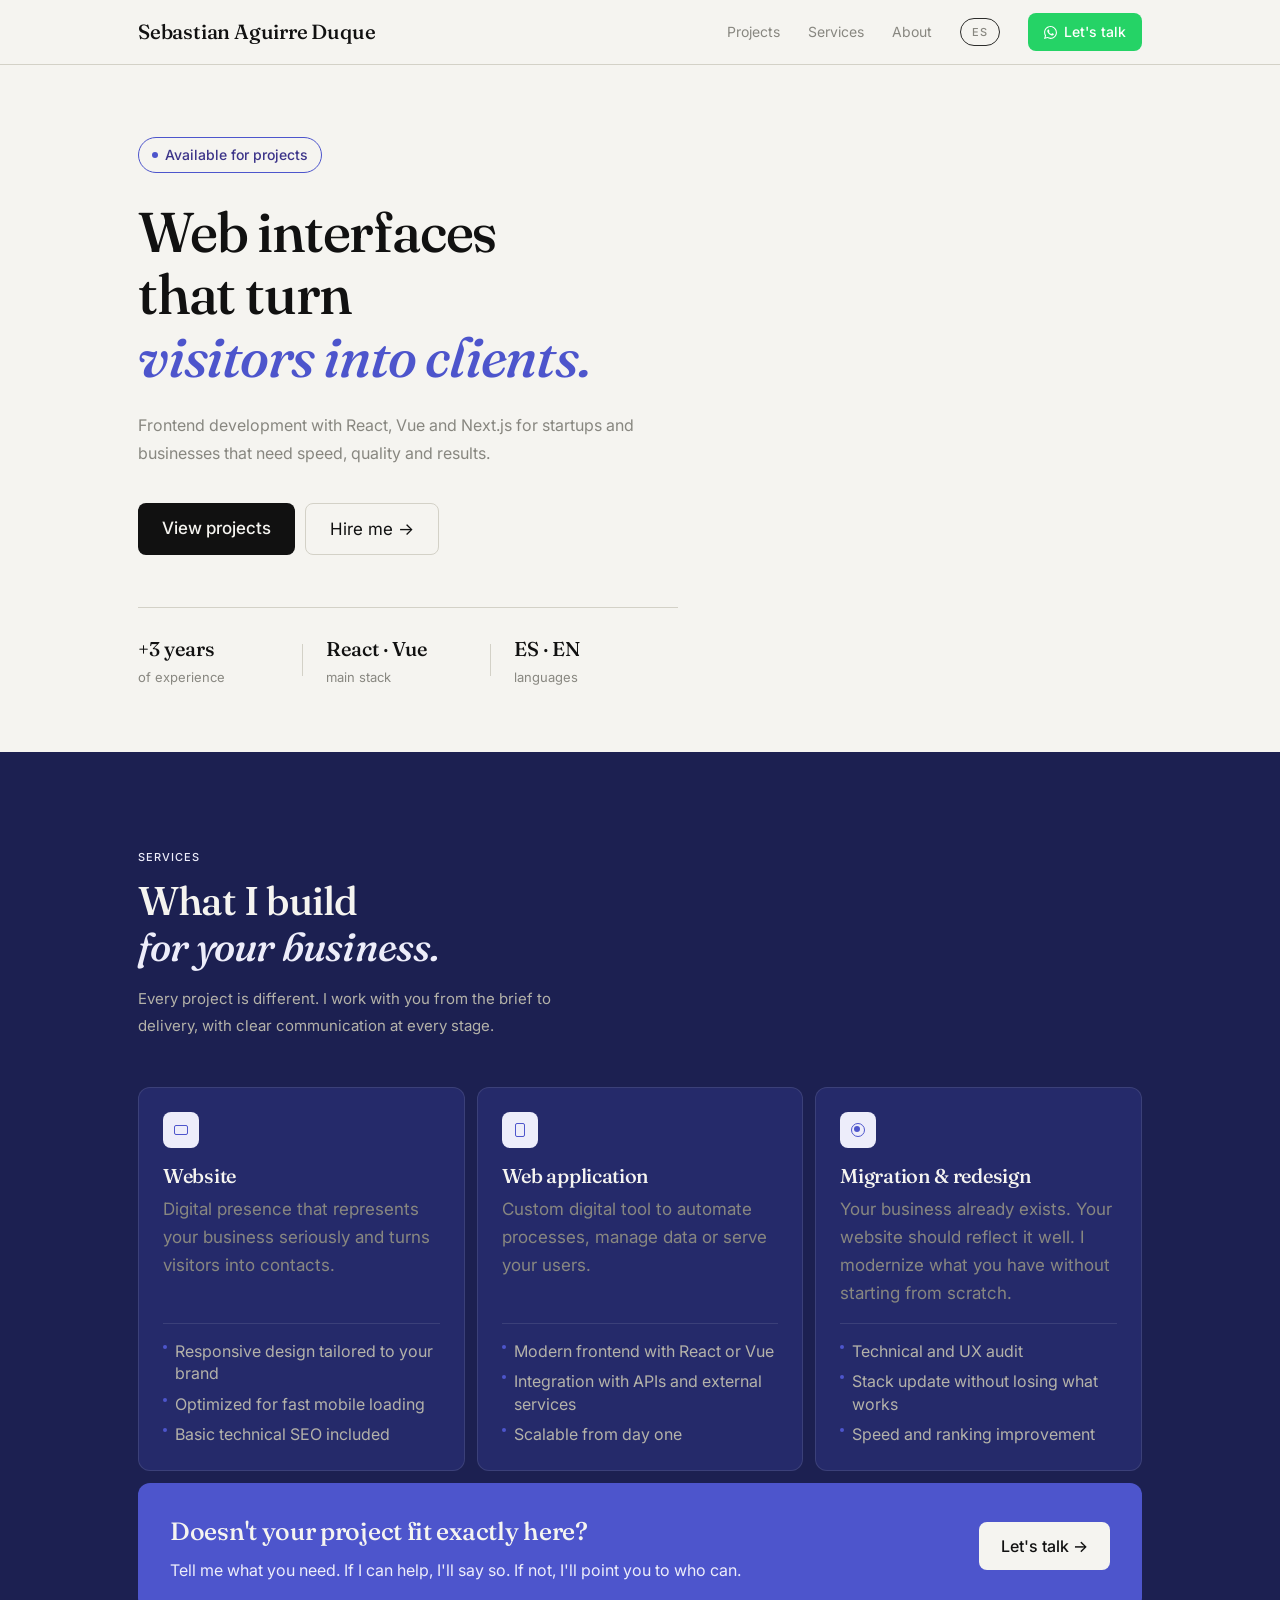
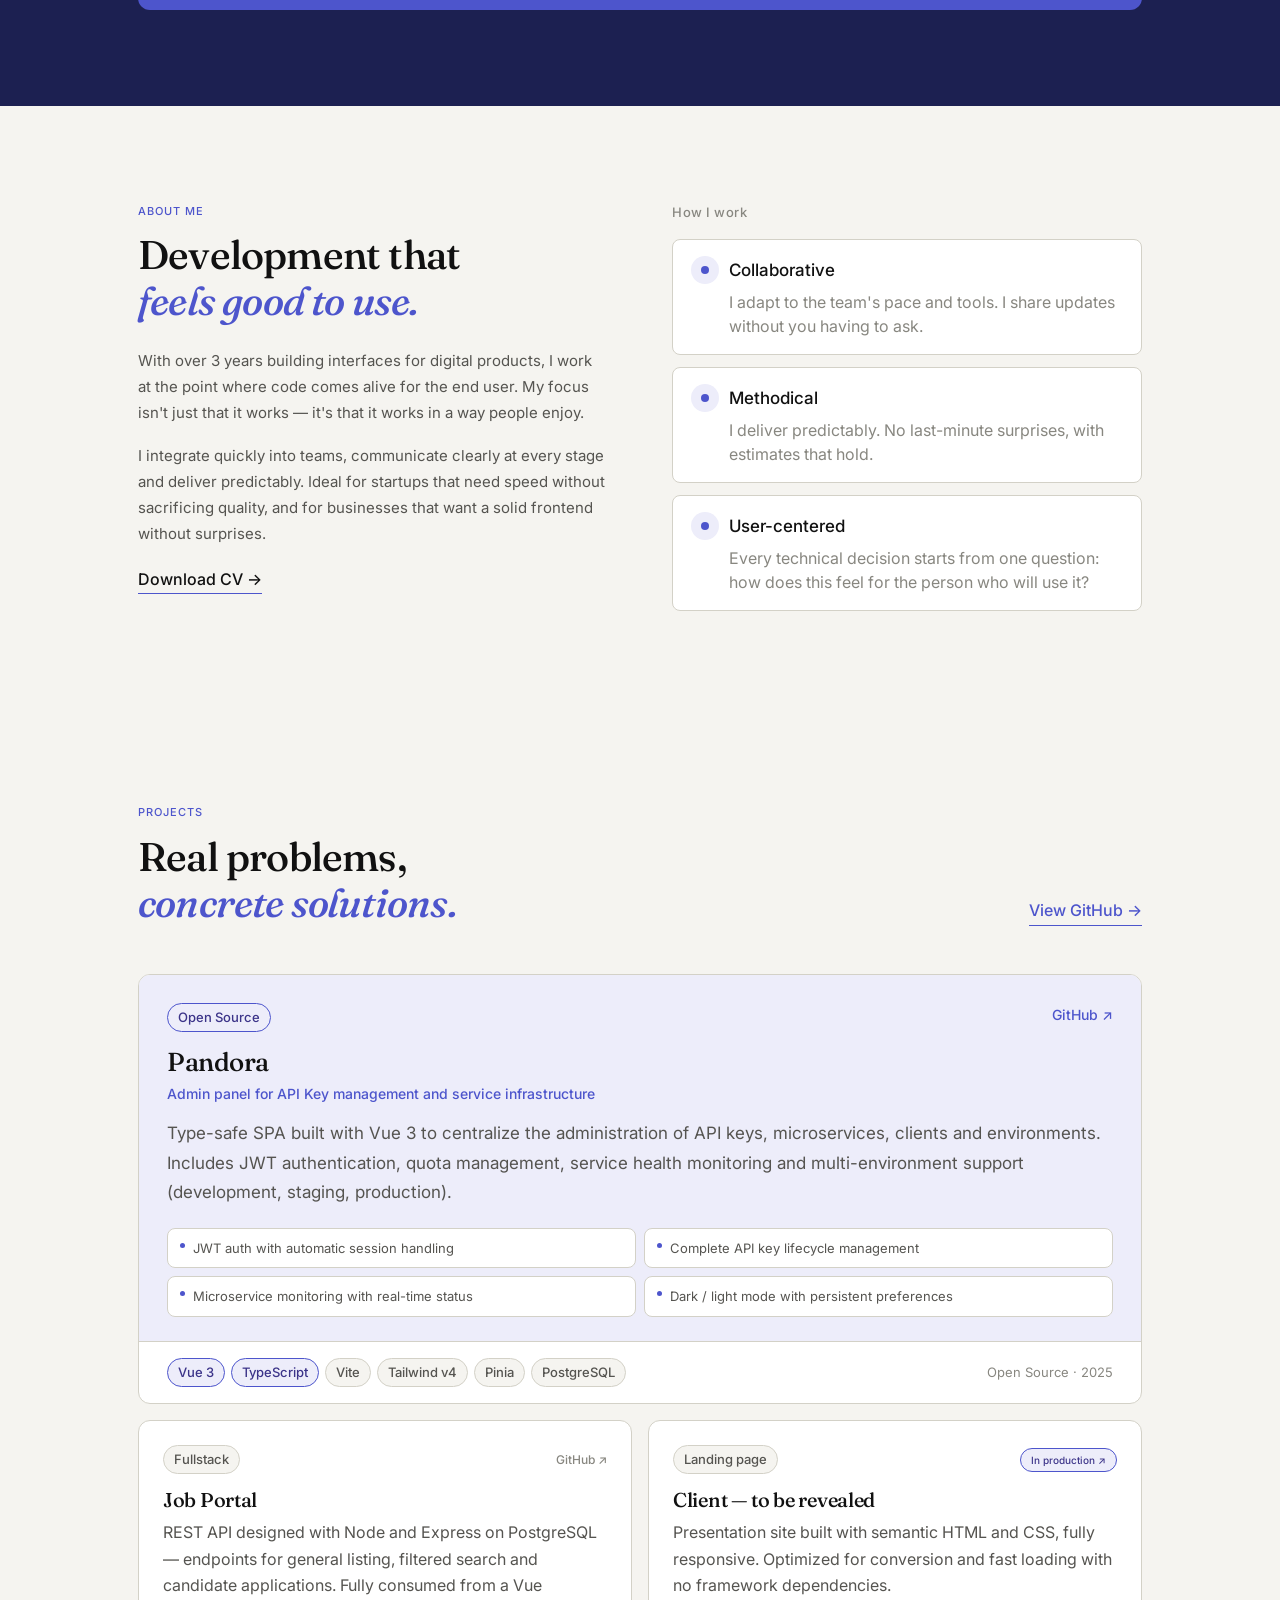
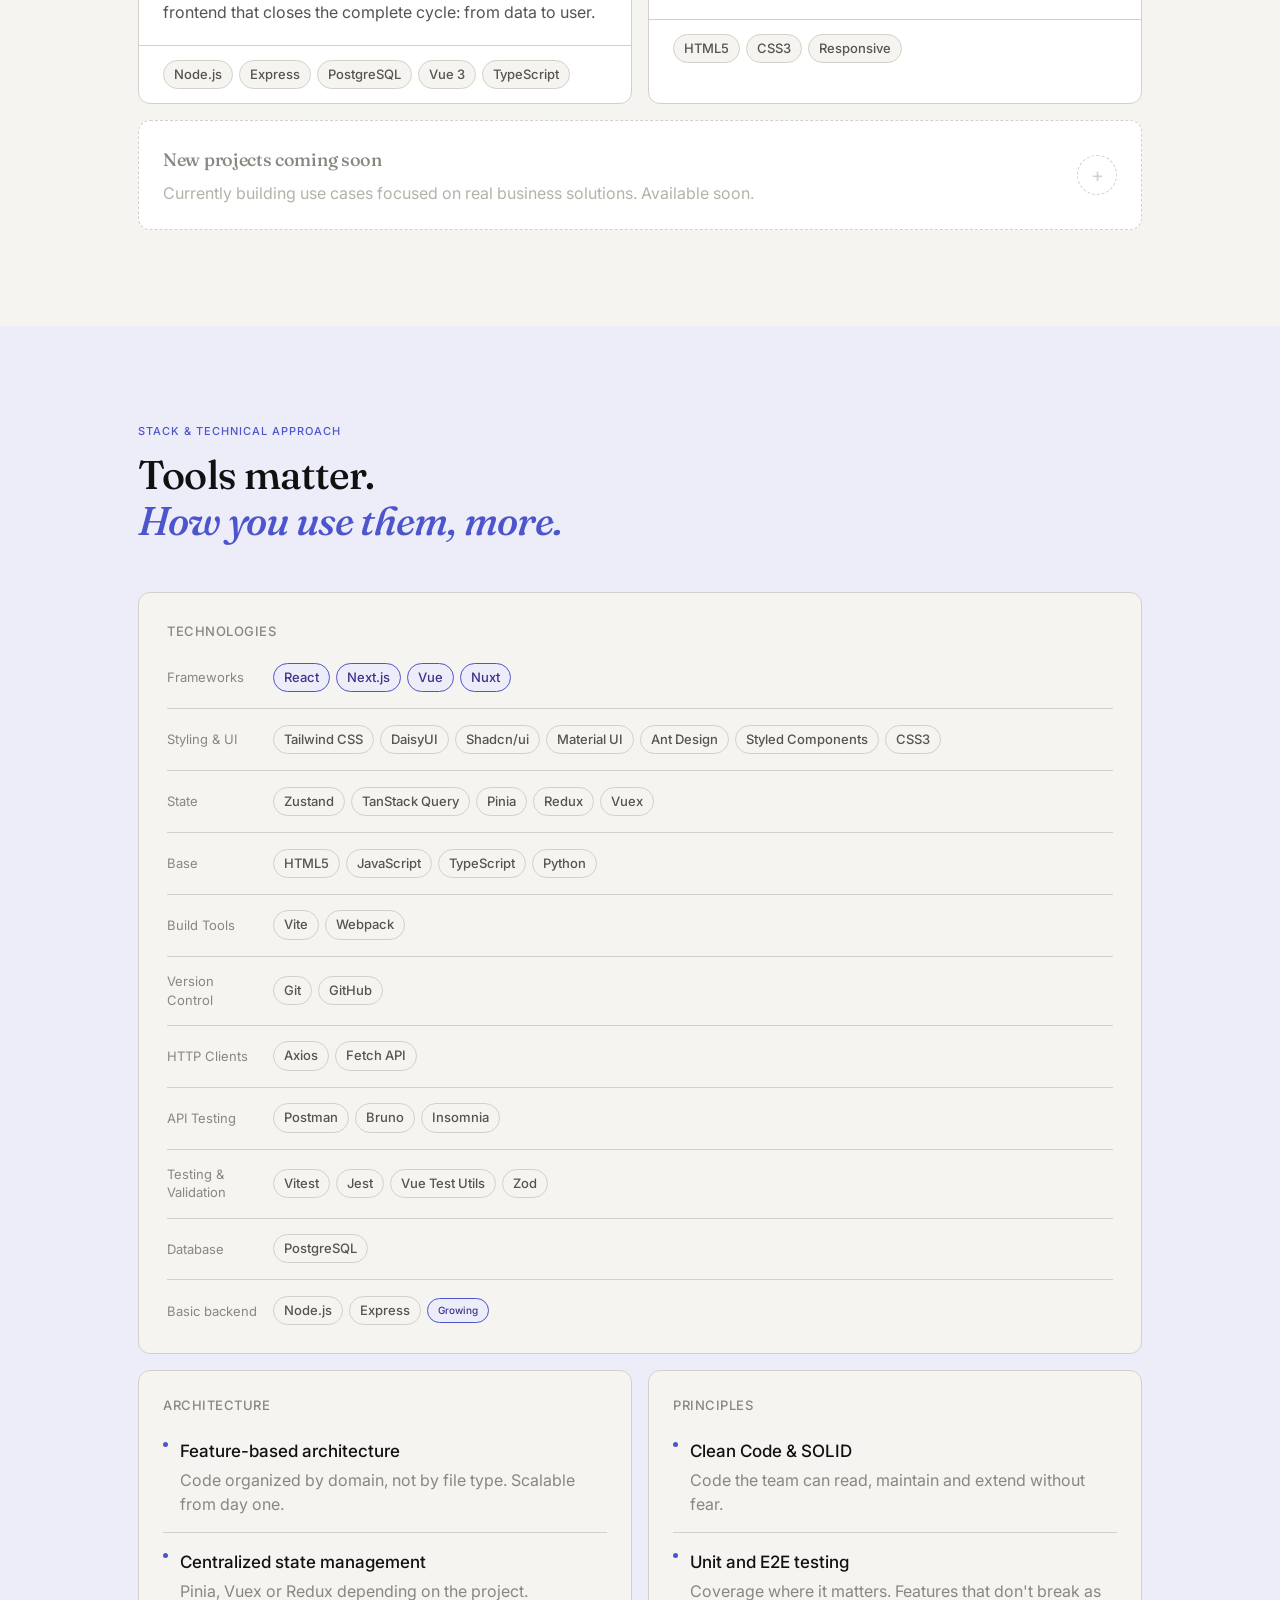
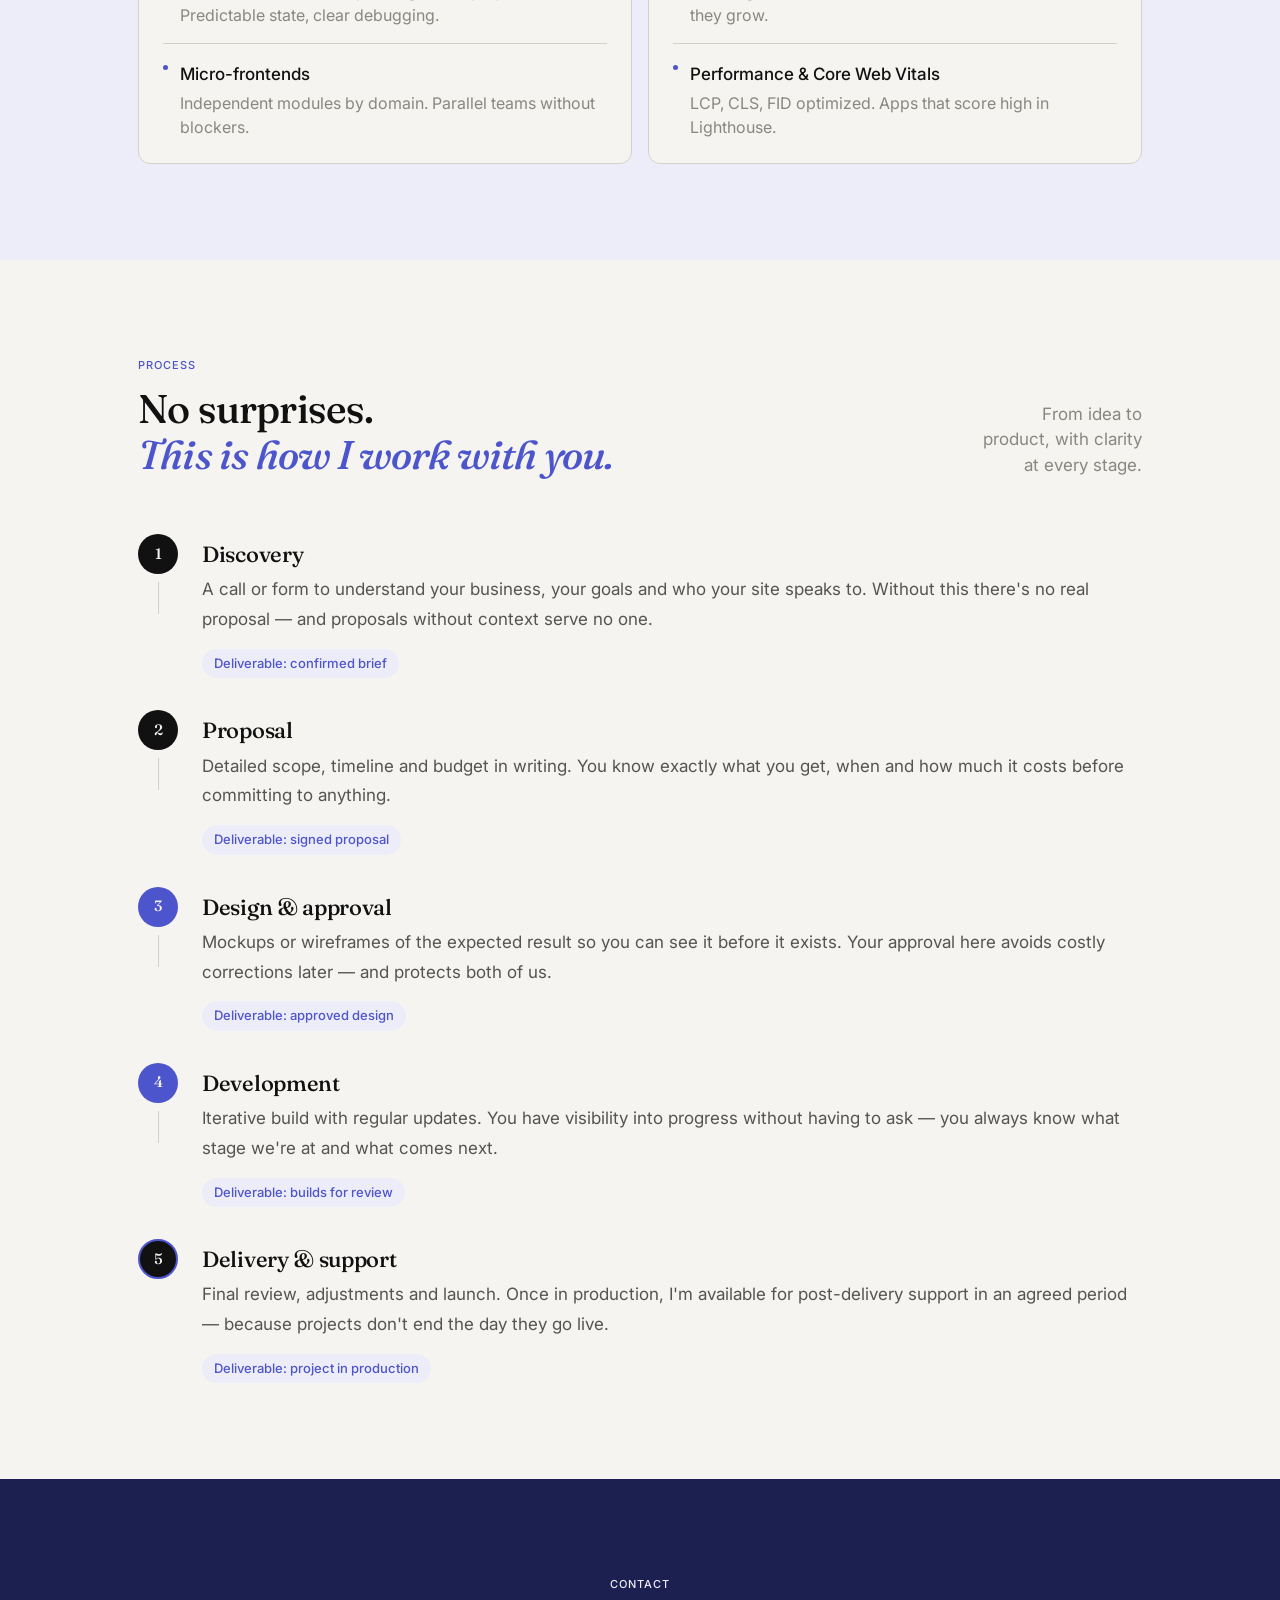
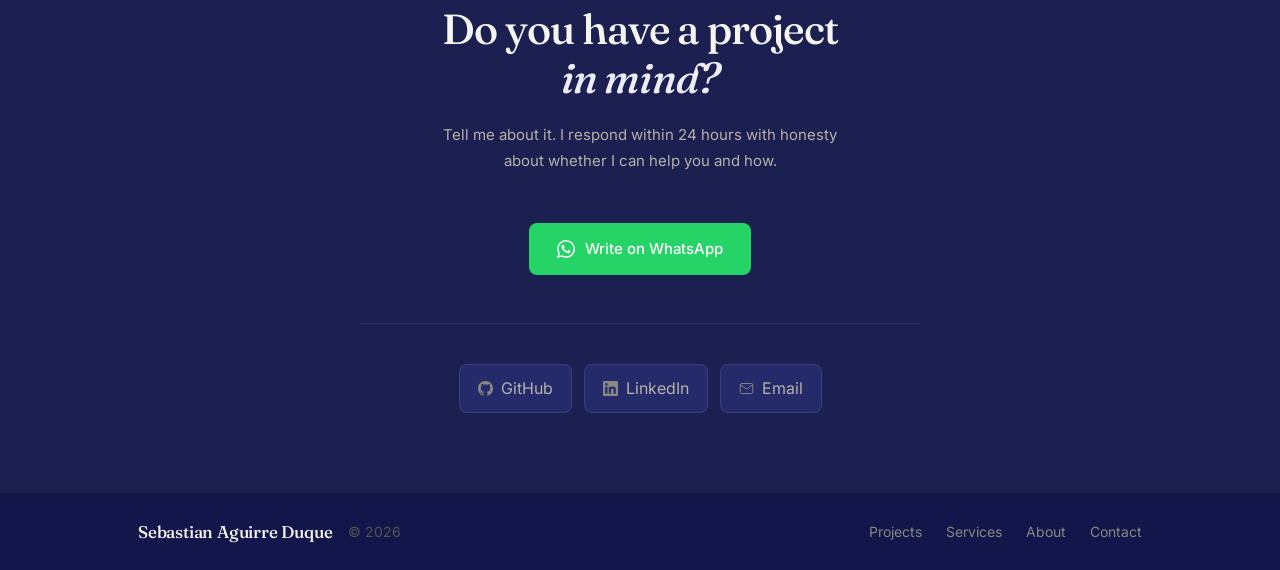
==== commit cb4622ae: "feat(stack): expand tech stack section with new tools and update footer year Adds Zustand, TanStack " ====
--- a/index.html
+++ b/index.html
@@ -320,7 +320,7 @@
               <span class="accent">soluciones concretas.</span>
             </h2>
           </div>
-          <a href="https://github.com/PandoraSuite" class="projects__github-link" target="_blank" rel="noopener" data-i18n="projects.github_link">Ver GitHub →</a>
+          <a href="https://github.com/sad-sad-094" class="projects__github-link" target="_blank" rel="noopener" data-i18n="projects.github_link">Ver GitHub →</a>
         </div>
 
         <div class="projects__list">
@@ -452,9 +452,13 @@
             <div class="stack__divider" aria-hidden="true"></div>
 
             <div class="stack__row">
-              <span class="stack__row-label" data-i18n="stack.row2_label">Styling</span>
+              <span class="stack__row-label" data-i18n="stack.row2_label">Styling &amp; UI</span>
               <div class="stack__row-tags">
                 <span class="tag tag--neutral">Tailwind CSS</span>
+                <span class="tag tag--neutral">DaisyUI</span>
+                <span class="tag tag--neutral">Shadcn/ui</span>
+                <span class="tag tag--neutral">Material UI</span>
+                <span class="tag tag--neutral">Ant Design</span>
                 <span class="tag tag--neutral">Styled Components</span>
                 <span class="tag tag--neutral">CSS3</span>
               </div>
@@ -465,9 +469,11 @@
             <div class="stack__row">
               <span class="stack__row-label" data-i18n="stack.row3_label">Estado</span>
               <div class="stack__row-tags">
+                <span class="tag tag--neutral">Zustand</span>
+                <span class="tag tag--neutral">TanStack Query</span>
                 <span class="tag tag--neutral">Pinia</span>
+                <span class="tag tag--neutral">Redux</span>
                 <span class="tag tag--neutral">Vuex</span>
-                <span class="tag tag--neutral">Redux</span>
               </div>
             </div>
 
@@ -479,6 +485,60 @@
                 <span class="tag tag--neutral">HTML5</span>
                 <span class="tag tag--neutral">JavaScript</span>
                 <span class="tag tag--neutral">TypeScript</span>
+                <span class="tag tag--neutral">Python</span>
+              </div>
+            </div>
+
+            <div class="stack__divider" aria-hidden="true"></div>
+
+            <div class="stack__row">
+              <span class="stack__row-label" data-i18n="stack.row7_label">Build Tools</span>
+              <div class="stack__row-tags">
+                <span class="tag tag--neutral">Vite</span>
+                <span class="tag tag--neutral">Webpack</span>
+              </div>
+            </div>
+
+            <div class="stack__divider" aria-hidden="true"></div>
+
+            <div class="stack__row">
+              <span class="stack__row-label" data-i18n="stack.row8_label">Control de versiones</span>
+              <div class="stack__row-tags">
+                <span class="tag tag--neutral">Git</span>
+                <span class="tag tag--neutral">GitHub</span>
+              </div>
+            </div>
+
+            <div class="stack__divider" aria-hidden="true"></div>
+
+            <div class="stack__row">
+              <span class="stack__row-label" data-i18n="stack.row9_label">Clientes HTTP</span>
+              <div class="stack__row-tags">
+                <span class="tag tag--neutral">Axios</span>
+                <span class="tag tag--neutral">Fetch API</span>
+              </div>
+            </div>
+
+            <div class="stack__divider" aria-hidden="true"></div>
+
+            <div class="stack__row">
+              <span class="stack__row-label" data-i18n="stack.row10_label">Testing de APIs</span>
+              <div class="stack__row-tags">
+                <span class="tag tag--neutral">Postman</span>
+                <span class="tag tag--neutral">Bruno</span>
+                <span class="tag tag--neutral">Insomnia</span>
+              </div>
+            </div>
+
+            <div class="stack__divider" aria-hidden="true"></div>
+
+            <div class="stack__row">
+              <span class="stack__row-label" data-i18n="stack.row11_label">Testing &amp; Validación</span>
+              <div class="stack__row-tags">
+                <span class="tag tag--neutral">Vitest</span>
+                <span class="tag tag--neutral">Jest</span>
+                <span class="tag tag--neutral">Vue Test Utils</span>
+                <span class="tag tag--neutral">Zod</span>
               </div>
             </div>
 
@@ -723,7 +783,7 @@
       <div class="footer__inner">
         <div class="footer__brand">
           <span class="footer__name">Sebastian Aguirre Duque</span>
-          <span class="footer__year">© 2025</span>
+          <span class="footer__year">© 2026</span>
         </div>
         <nav class="footer__links" aria-label="Navegación del footer" data-i18n-aria="footer.nav_aria">
           <a href="#projects" class="footer__link" data-i18n="footer.projects">Proyectos</a>
@@ -757,9 +817,15 @@
           "https://www.linkedin.com/in/sebastian-aguirre-duque-05b9b082"
         ],
         "knowsAbout": [
-          "React", "Vue.js", "Next.js", "Nuxt", "TypeScript", "JavaScript",
-          "Tailwind CSS", "Styled Components", "CSS3", "HTML5",
-          "Pinia", "Vuex", "Redux", "Node.js", "Express", "PostgreSQL",
+          "React", "Vue.js", "Next.js", "Nuxt", "TypeScript", "JavaScript", "Python",
+          "Tailwind CSS", "DaisyUI", "Shadcn/ui", "Material UI", "Ant Design", "Styled Components", "CSS3", "HTML5",
+          "Zustand", "TanStack Query", "Pinia", "Vuex", "Redux",
+          "Vite", "Webpack",
+          "Git", "GitHub",
+          "Axios", "Fetch API",
+          "Postman", "Bruno", "Insomnia",
+          "Vitest", "Jest", "Vue Test Utils", "Zod",
+          "Node.js", "Express", "PostgreSQL",
           "Frontend Development", "Web Application Development",
           "Feature-based Architecture", "Core Web Vitals", "Performance Optimization"
         ],
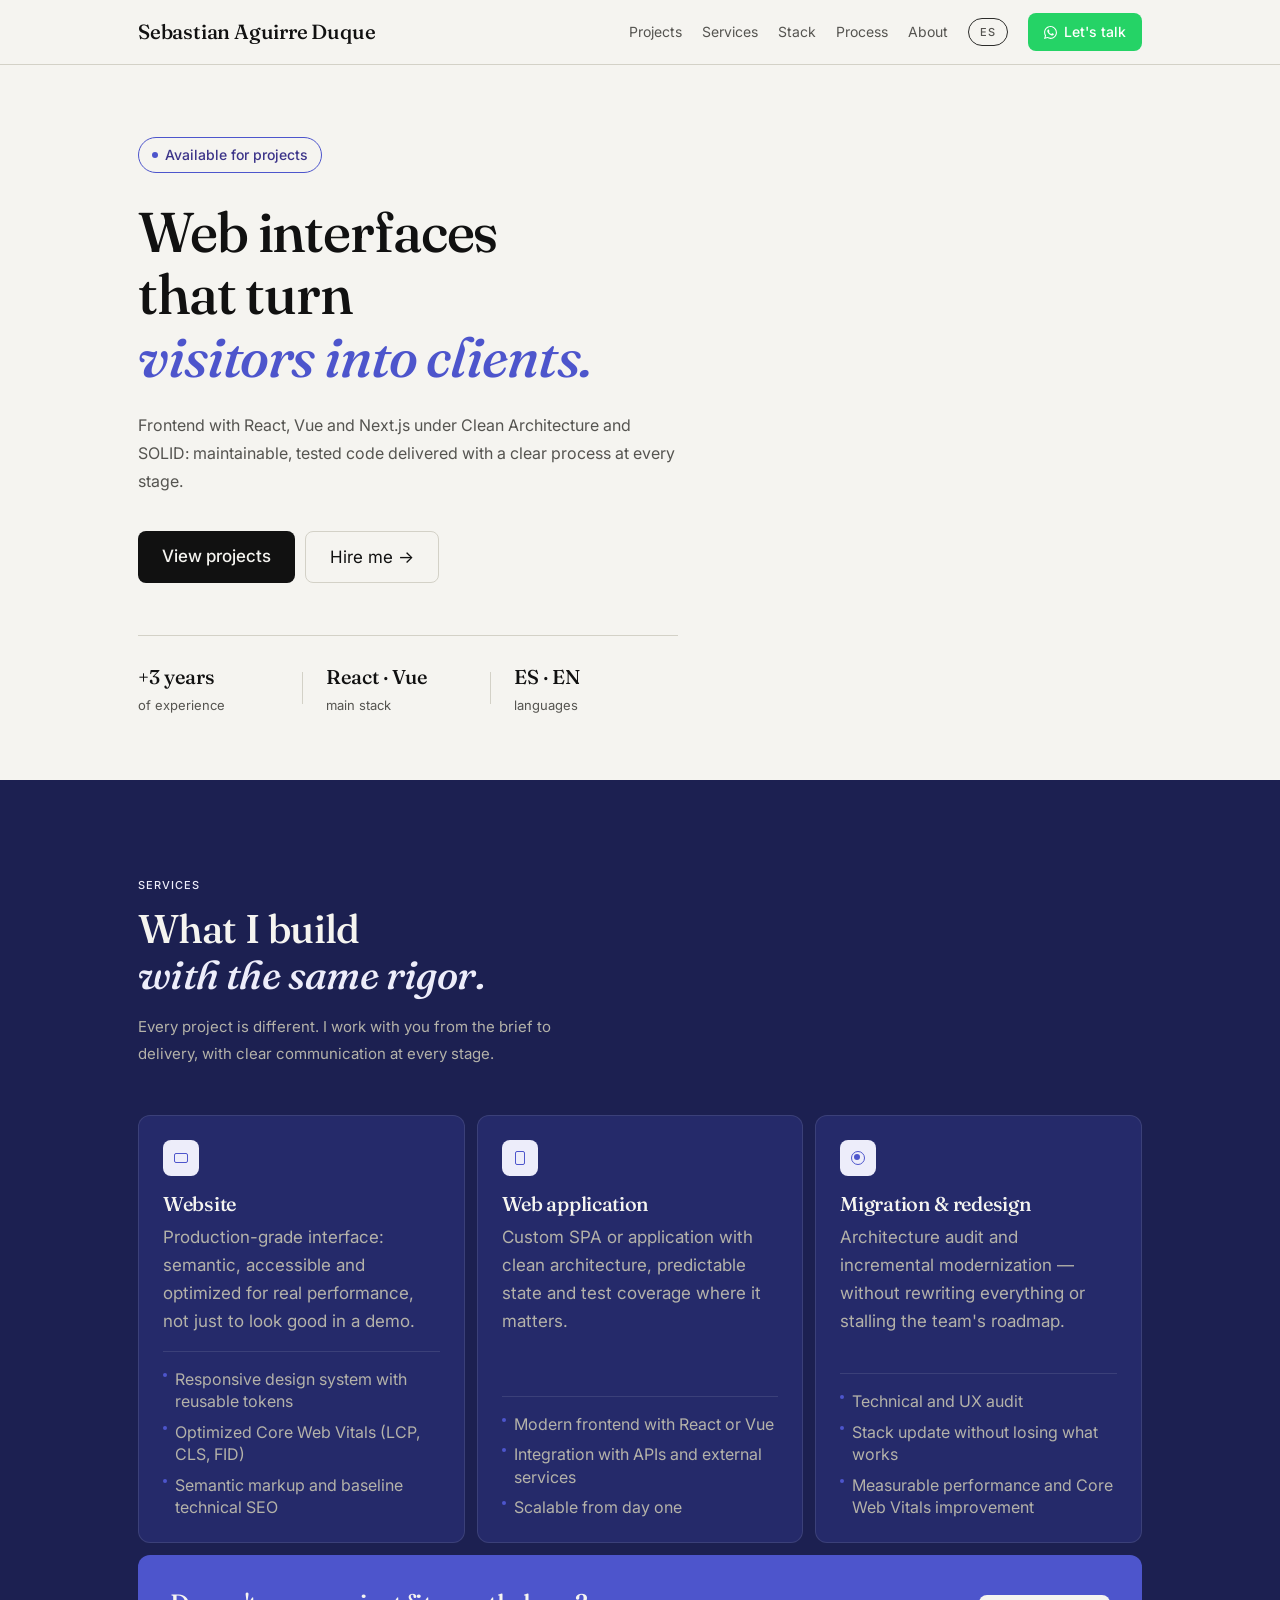
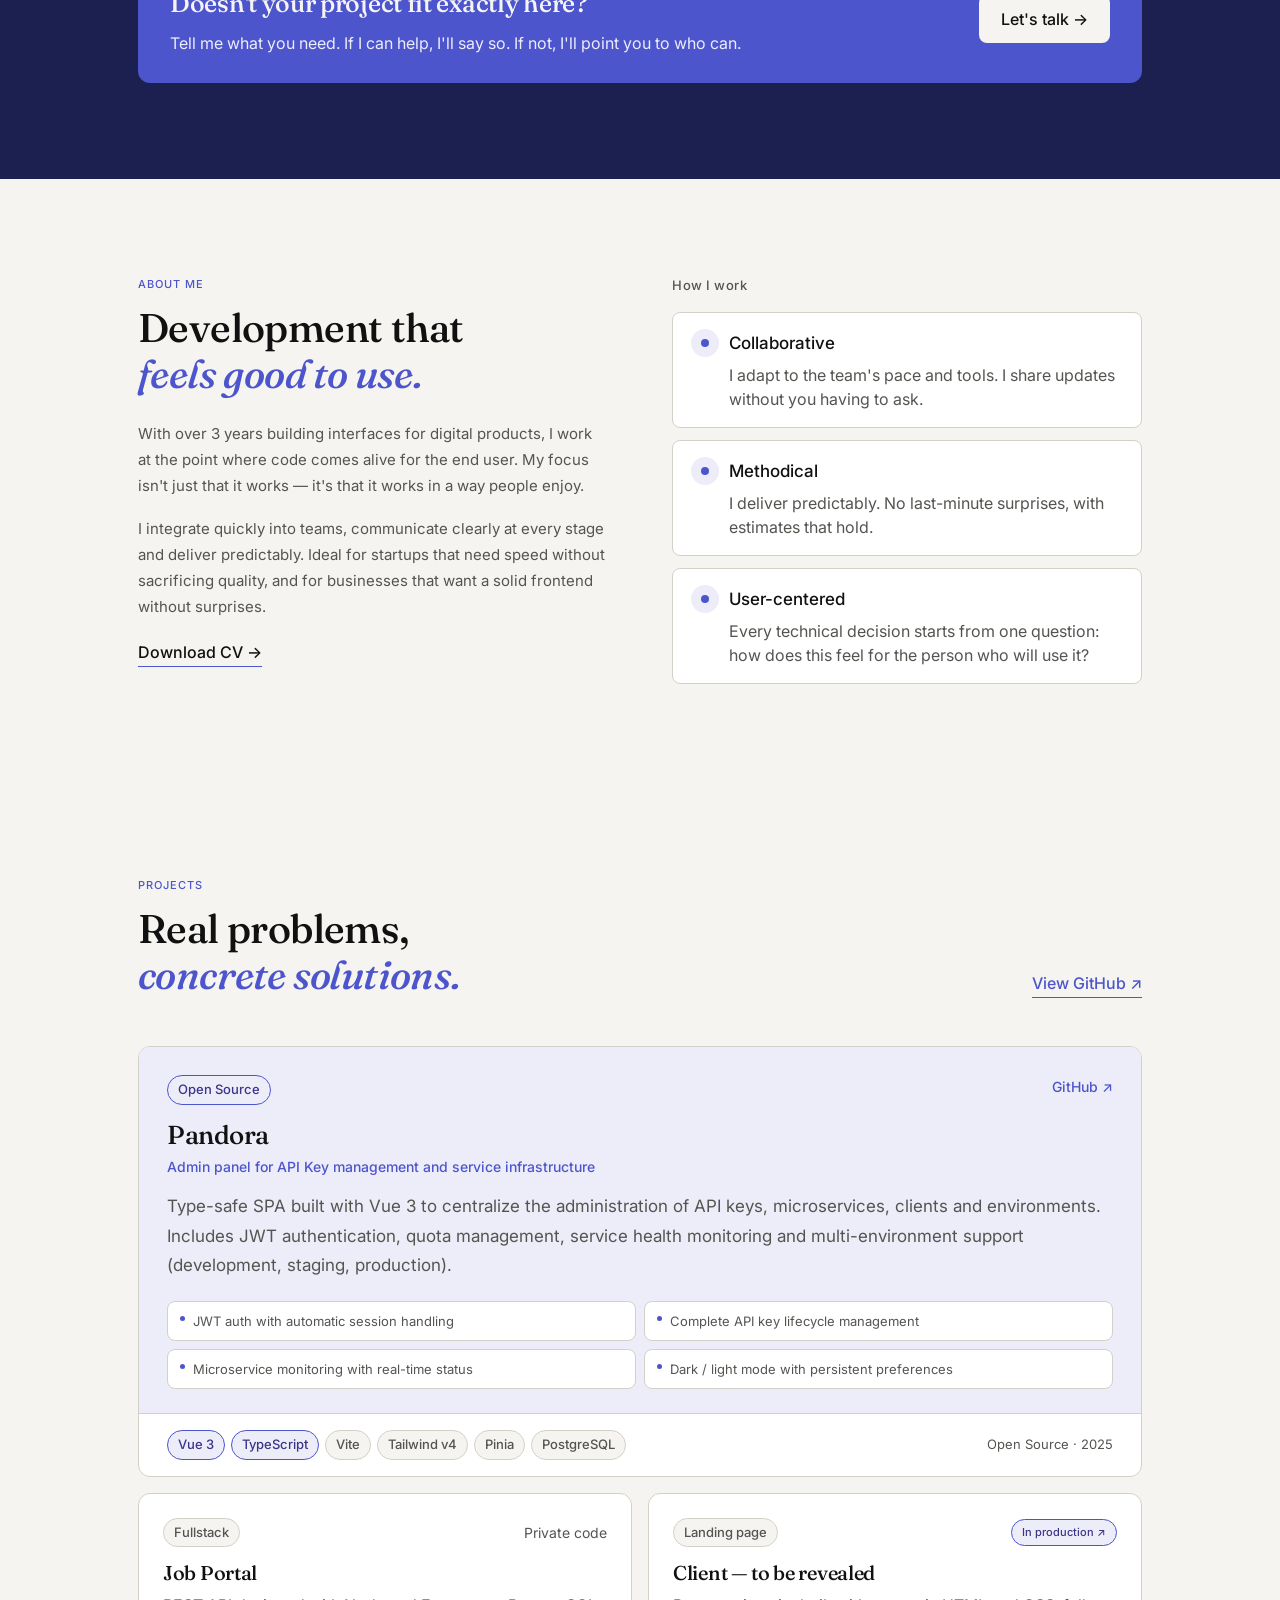
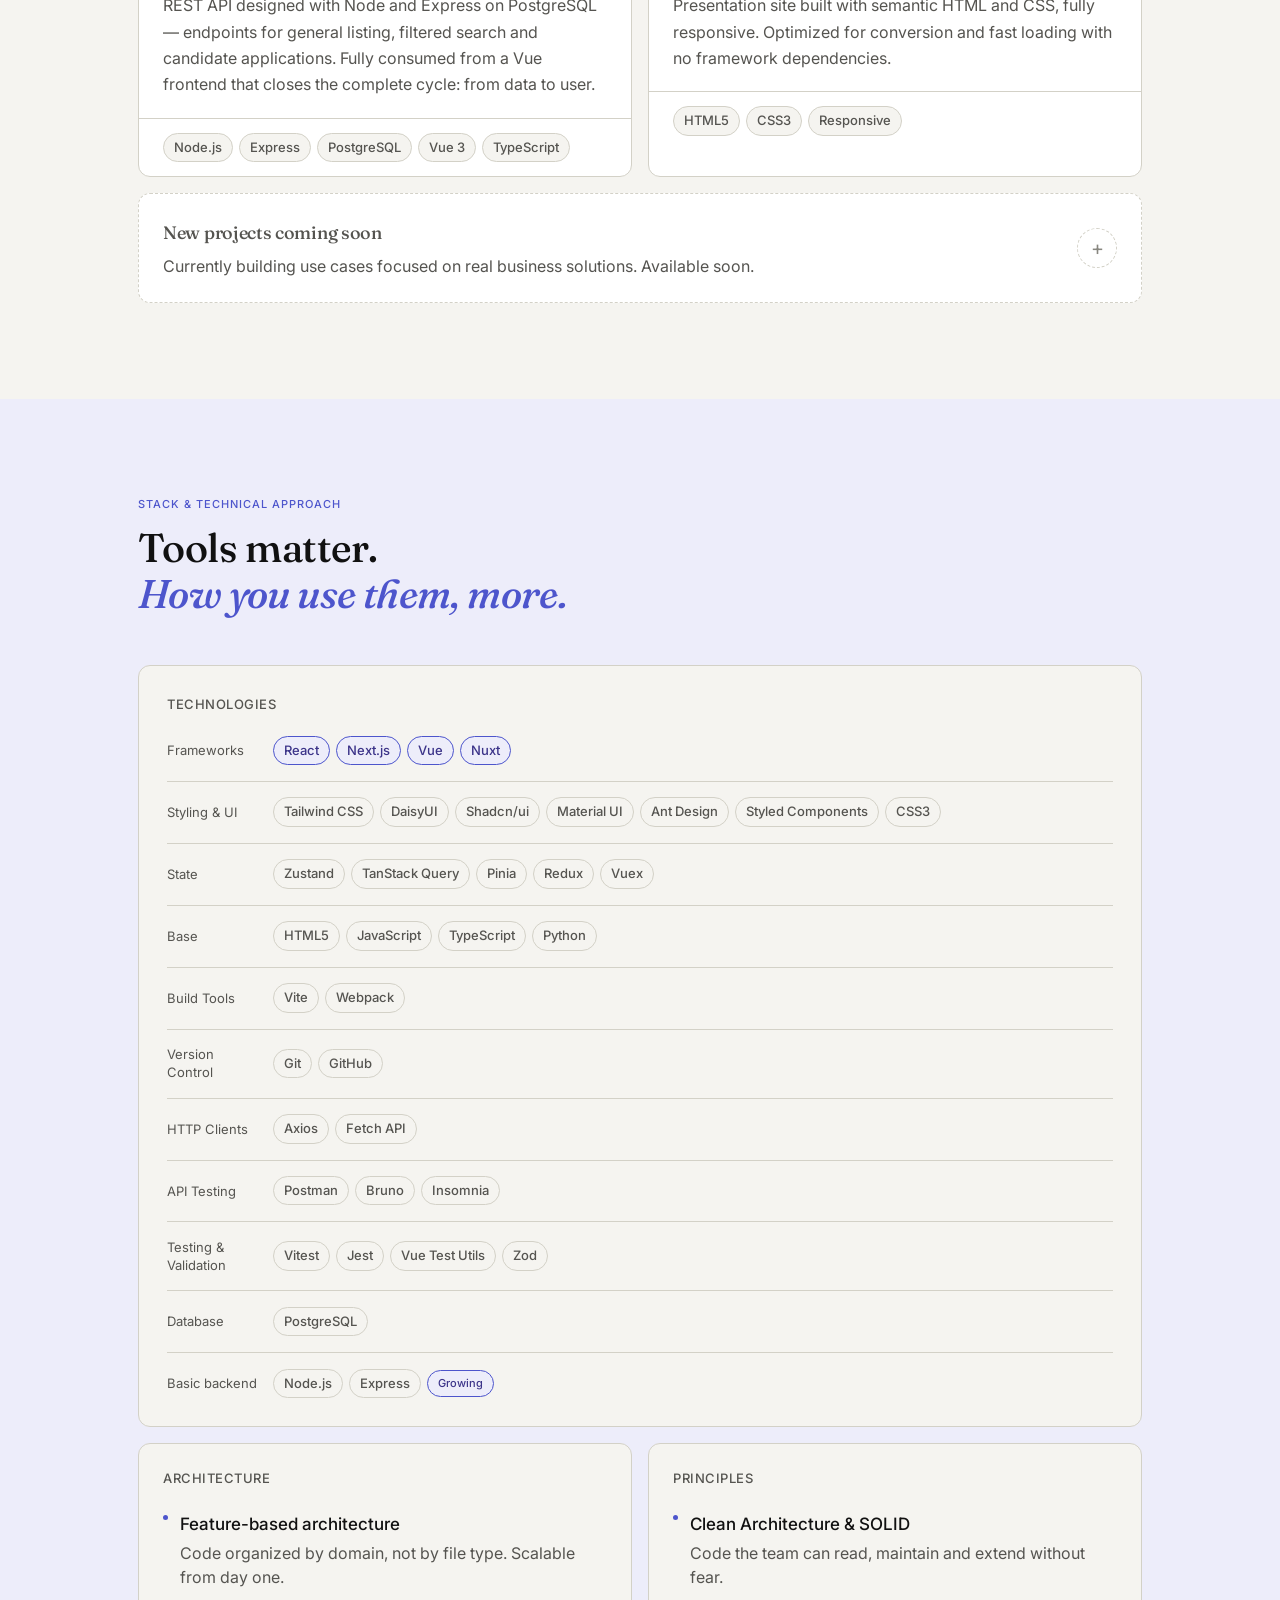
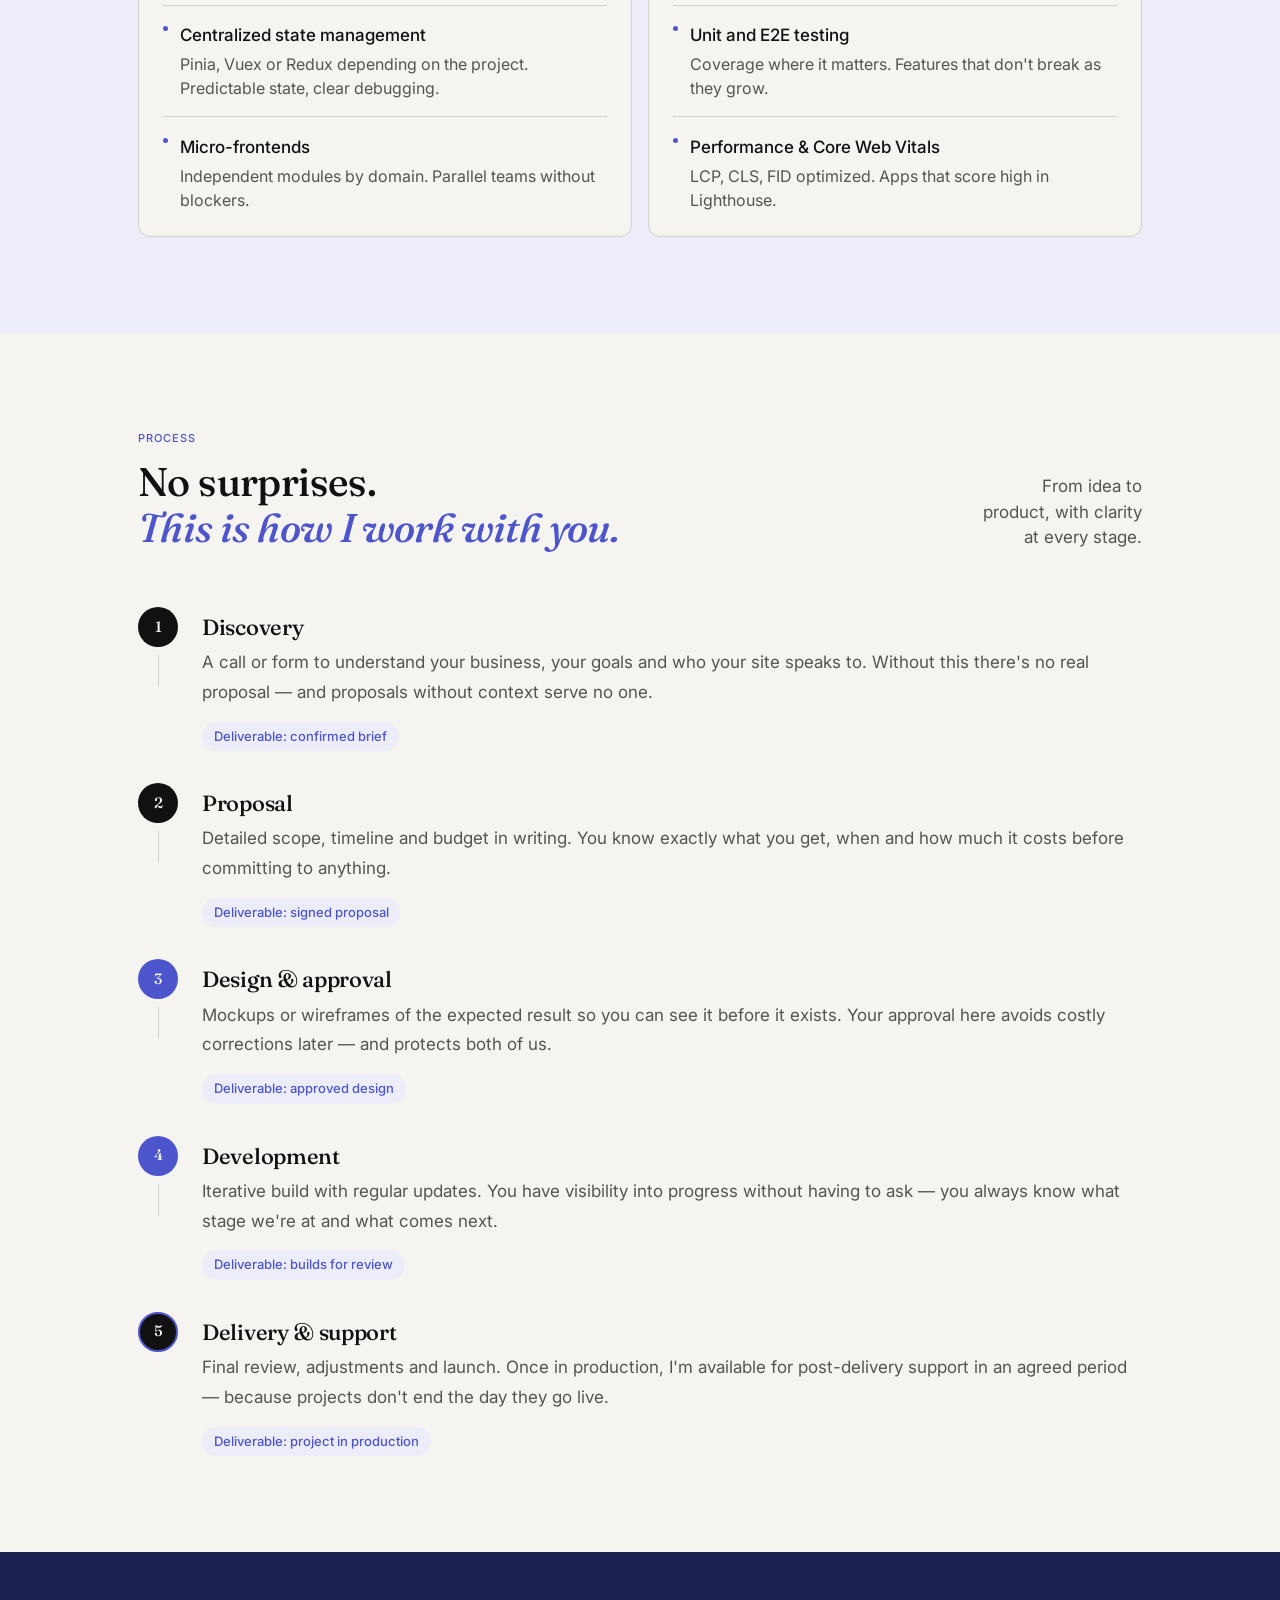
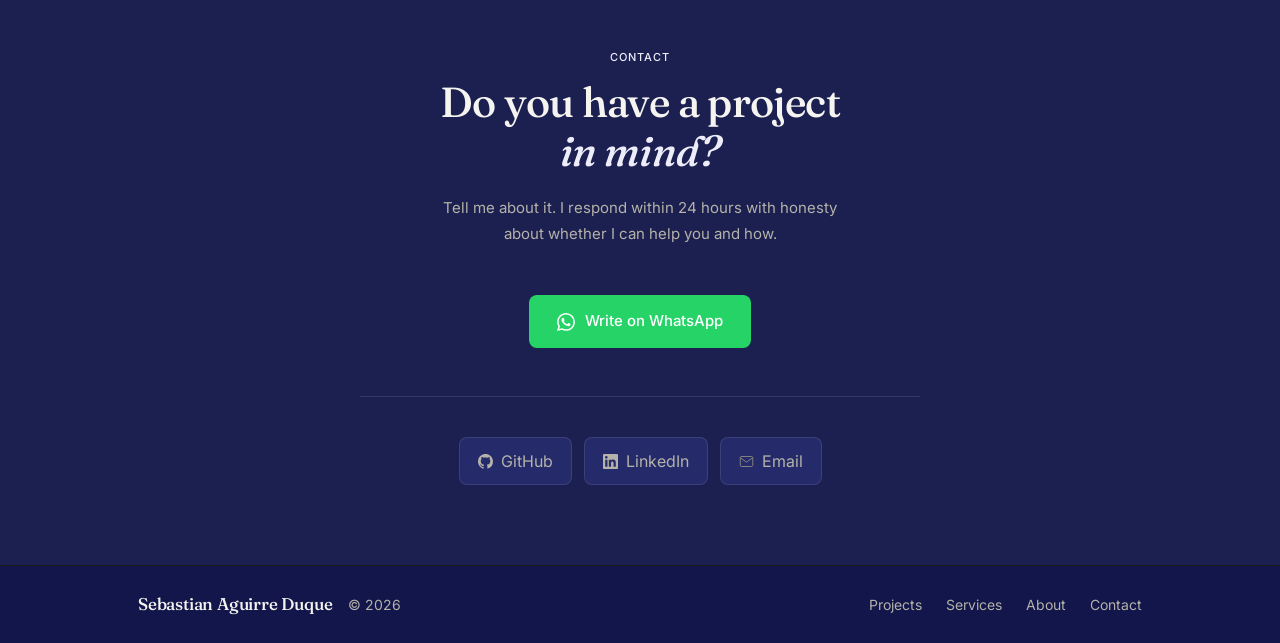
==== commit 834233d7: "style: sharpen copy toward technical positioning and add a11y basics Add skip link, focus-visible ri" ====
--- a/index.html
+++ b/index.html
@@ -2,12 +2,12 @@
 <html lang="es">
 <head>
   <meta charset="UTF-8">
-  <meta name="viewport" content="width=device-width, initial-scale=1.0">
+  <meta name="viewport" content="width=device-width, initial-scale=1.0, viewport-fit=cover">
   <meta name="description" content="Sebastian Aguirre Duque — Frontend Developer. Interfaces web que convierten visitantes en clientes." data-i18n-content="meta.description">
   <meta name="author" content="Sebastian Aguirre Duque">
   <meta name="robots" content="index, follow">
   <!-- TODO: update href to your deployed domain -->
-  <link rel="canonical" href="https://your-portfolio-domain.com/">
+  <link rel="canonical" href="https://sebastianaguirreduque.dev/">
 
   <!-- Open Graph -->
   <meta property="og:type" content="website">
@@ -16,7 +16,7 @@
   <meta property="og:title" content="Sebastian Aguirre Duque — Frontend Developer">
   <meta property="og:description" content="Interfaces web que convierten visitantes en clientes. Desarrollo frontend con React, Vue y Next.js para startups y negocios.">
   <!-- TODO: update og:url and og:image to your deployed domain -->
-  <meta property="og:url" content="https://your-portfolio-domain.com/">
+  <meta property="og:url" content="https://sebastianaguirreduque.dev/">
 
   <!-- Twitter Card -->
   <meta name="twitter:card" content="summary">
@@ -25,6 +25,8 @@
 
   <title>Sebastian Aguirre Duque — Frontend Developer</title>
 
+  <link rel="icon" type="image/png" href="assets/sebastian-favicon.png">
+
   <link rel="preconnect" href="https://fonts.googleapis.com">
   <link rel="preconnect" href="https://fonts.gstatic.com" crossorigin>
   <link href="https://fonts.googleapis.com/css2?family=Fraunces:ital,wght@0,500;1,400&family=Inter:wght@400;500&display=swap" rel="stylesheet">
@@ -32,6 +34,8 @@
   <link rel="stylesheet" href="css/styles.css">
 </head>
 <body>
+
+  <a href="#main-content" class="skip-link" data-i18n="a11y.skip_link">Saltar al contenido principal</a>
 
   <!-- ============================================================
        NAV
@@ -49,6 +53,8 @@
           <div class="nav__links">
             <a href="#projects" class="nav__link" data-i18n="nav.projects">Proyectos</a>
             <a href="#services" class="nav__link" data-i18n="nav.services">Servicios</a>
+            <a href="#stack" class="nav__link" data-i18n="nav.stack">Stack</a>
+            <a href="#process" class="nav__link" data-i18n="nav.process">Proceso</a>
             <a href="#about" class="nav__link" data-i18n="nav.about">Sobre mí</a>
             <button class="nav__lang-toggle" data-lang-toggle aria-label="Cambiar a inglés">
               <span class="nav__lang-label">EN</span>
@@ -74,6 +80,8 @@
     <nav class="nav__mobile-menu" aria-label="Menú móvil" aria-hidden="true" data-i18n-aria="nav.mobile_menu_aria">
       <a href="#projects" class="nav__mobile-link" data-i18n="nav.projects">Proyectos</a>
       <a href="#services" class="nav__mobile-link" data-i18n="nav.services">Servicios</a>
+      <a href="#stack" class="nav__mobile-link" data-i18n="nav.stack">Stack</a>
+      <a href="#process" class="nav__mobile-link" data-i18n="nav.process">Proceso</a>
       <a href="#about" class="nav__mobile-link" data-i18n="nav.about">Sobre mí</a>
       <div class="nav__mobile-cta">
         <a href="https://wa.me/573506487868" target="_blank" rel="noopener">
@@ -89,7 +97,7 @@
     </nav>
   </header>
 
-  <main>
+  <main id="main-content">
 
     <!-- ============================================================
          HERO
@@ -110,7 +118,7 @@
           </h1>
 
           <p class="hero__subtitle" data-i18n="hero.subtitle">
-            Desarrollo frontend con React, Vue y Next.js para startups y negocios que necesitan velocidad, calidad y resultados.
+            Frontend con React, Vue y Next.js bajo Clean Architecture y SOLID: código mantenible, testeado y entregado con un proceso claro en cada etapa.
           </p>
 
           <div class="hero__ctas">
@@ -149,7 +157,7 @@
           <p class="section-label" data-i18n="services.label">Servicios</p>
           <h2 id="services-title" class="services__title" data-i18n-html="services.title">
             Lo que construyo<br>
-            <span class="accent">para tu negocio.</span>
+            <span class="accent">con el mismo rigor.</span>
           </h2>
           <p class="services__subtitle" data-i18n="services.subtitle">
             Cada proyecto es diferente. Trabajo contigo desde el brief hasta la entrega, con comunicación clara en cada etapa.
@@ -164,20 +172,20 @@
             </div>
             <div>
               <h3 class="service-card__title" data-i18n="services.card1_title">Sitio web</h3>
-              <p class="service-card__desc" data-i18n="services.card1_desc">Presencia digital que representa tu negocio con seriedad y convierte visitantes en contactos.</p>
+              <p class="service-card__desc" data-i18n="services.card1_desc">Interfaz de producción: semántica, accesible y optimizada para rendimiento real, no solo para verse bien en una demo.</p>
             </div>
             <ul class="service-card__features">
               <li class="service-card__feature">
                 <span class="service-card__dot" aria-hidden="true"></span>
-                <span class="service-card__feature-text" data-i18n="services.card1_f1">Diseño responsivo y adaptado a tu marca</span>
+                <span class="service-card__feature-text" data-i18n="services.card1_f1">Sistema de diseño responsivo con tokens reutilizables</span>
               </li>
               <li class="service-card__feature">
                 <span class="service-card__dot" aria-hidden="true"></span>
-                <span class="service-card__feature-text" data-i18n="services.card1_f2">Optimizado para cargar rápido en móvil</span>
+                <span class="service-card__feature-text" data-i18n="services.card1_f2">Core Web Vitals optimizados (LCP, CLS, FID)</span>
               </li>
               <li class="service-card__feature">
                 <span class="service-card__dot" aria-hidden="true"></span>
-                <span class="service-card__feature-text" data-i18n="services.card1_f3">SEO técnico básico incluido</span>
+                <span class="service-card__feature-text" data-i18n="services.card1_f3">Marcado semántico y SEO técnico de base</span>
               </li>
             </ul>
           </article>
@@ -188,7 +196,7 @@
             </div>
             <div>
               <h3 class="service-card__title" data-i18n="services.card2_title">Aplicación web</h3>
-              <p class="service-card__desc" data-i18n="services.card2_desc">Herramienta digital a medida para automatizar procesos, gestionar datos o servir a tus usuarios.</p>
+              <p class="service-card__desc" data-i18n="services.card2_desc">SPA o aplicación a medida con arquitectura limpia, estado predecible y cobertura de tests donde importa.</p>
             </div>
             <ul class="service-card__features">
               <li class="service-card__feature">
@@ -212,7 +220,7 @@
             </div>
             <div>
               <h3 class="service-card__title" data-i18n="services.card3_title">Migración y rediseño</h3>
-              <p class="service-card__desc" data-i18n="services.card3_desc">Tu negocio ya existe. Tu sitio web debería reflejarlo bien. Modernizo lo que tienes sin empezar de cero.</p>
+              <p class="service-card__desc" data-i18n="services.card3_desc">Auditoría de arquitectura y modernización incremental — sin reescribir todo ni frenar el roadmap del equipo.</p>
             </div>
             <ul class="service-card__features">
               <li class="service-card__feature">
@@ -225,7 +233,7 @@
               </li>
               <li class="service-card__feature">
                 <span class="service-card__dot" aria-hidden="true"></span>
-                <span class="service-card__feature-text" data-i18n="services.card3_f3">Mejora de velocidad y posicionamiento</span>
+                <span class="service-card__feature-text" data-i18n="services.card3_f3">Mejora medible de performance y Core Web Vitals</span>
               </li>
             </ul>
           </article>
@@ -262,7 +270,7 @@
             <p class="about__text" data-i18n="about.text2">
               Me integro rápido a equipos, comunico con claridad en cada etapa y entrego de forma predecible. Ideal para startups que necesitan velocidad sin perder calidad, y para negocios que quieren un frontend sólido sin sorpresas.
             </p>
-            <a href="#" class="about__cv-link" data-i18n="about.cv_link">Descargar CV →</a>
+            <a href="assets/Curriculum_Sebastian-Aguirre-Duque.pdf" class="about__cv-link" download data-i18n="about.cv_link" data-i18n-href="about.cv_href">Descargar CV →</a>
           </div>
 
           <div>
@@ -320,7 +328,7 @@
               <span class="accent">soluciones concretas.</span>
             </h2>
           </div>
-          <a href="https://github.com/sad-sad-094" class="projects__github-link" target="_blank" rel="noopener" data-i18n="projects.github_link">Ver GitHub →</a>
+          <a href="https://github.com/sad-sad-094" class="projects__github-link" target="_blank" rel="noopener" data-i18n="projects.github_link">Ver GitHub ↗</a>
         </div>
 
         <div class="projects__list">
@@ -376,7 +384,7 @@
               <div class="project-mini__body">
                 <div class="project-mini__meta">
                   <span class="tag tag--neutral">Fullstack</span>
-                  <span class="project-card__gh-link" aria-hidden="true" style="font-size:12px;color:var(--color-text-secondary);">GitHub ↗</span>
+                  <span class="project-mini__private" data-i18n="projects.jobportal_private">Código privado</span>
                 </div>
                 <h3 class="project-mini__name">Job Portal</h3>
                 <p class="project-mini__desc" data-i18n="projects.jobportal_desc">API REST diseñada con Node y Express sobre PostgreSQL — endpoints para listado general, búsqueda filtrada y aplicación de candidatos. Consumida íntegramente desde un frontend Vue que cierra el ciclo completo: del dato al usuario.</p>
@@ -394,7 +402,7 @@
               <div class="project-mini__body">
                 <div class="project-mini__meta">
                   <span class="tag tag--neutral">Landing page</span>
-                  <span class="tag tag--accent" style="font-size:10px;" data-i18n="projects.client_tag">En producción ↗</span>
+                  <span class="tag tag--accent" style="font-size:11px;" data-i18n="projects.client_tag">En producción ↗</span>
                 </div>
                 <h3 class="project-mini__name" data-i18n="projects.client_name">Cliente — por revelar</h3>
                 <p class="project-mini__desc" data-i18n="projects.client_desc">Sitio de presentación construido en HTML y CSS semántico, completamente responsive. Optimizado para conversión y carga rápida sin dependencias de framework.</p>
@@ -558,7 +566,7 @@
               <div class="stack__row-tags">
                 <span class="tag tag--neutral">Node.js</span>
                 <span class="tag tag--neutral">Express</span>
-                <span class="tag tag--accent" style="font-size:10px;" data-i18n="stack.row6_tag">En crecimiento</span>
+                <span class="tag tag--accent" style="font-size:11px;" data-i18n="stack.row6_tag">En crecimiento</span>
               </div>
             </div>
 
@@ -602,7 +610,7 @@
               <div class="stack__item">
                 <span class="stack__item-dot" aria-hidden="true"></span>
                 <div>
-                  <p class="stack__item-title" data-i18n-html="stack.prin1_title">Clean Code &amp; SOLID</p>
+                  <p class="stack__item-title" data-i18n-html="stack.prin1_title">Clean Architecture &amp; SOLID</p>
                   <p class="stack__item-desc" data-i18n="stack.prin1_desc">Código que el equipo puede leer, mantener y extender sin miedo.</p>
                 </div>
               </div>
@@ -749,13 +757,13 @@
 
           <div class="contact__socials-wrapper">
             <a href="https://github.com/sad-sad-094" class="social-link" target="_blank" rel="noopener" aria-label="GitHub">
-              <svg width="15" height="15" viewBox="0 0 24 24" fill="#888780" aria-hidden="true">
+              <svg width="15" height="15" viewBox="0 0 24 24" fill="#B4B2A9" aria-hidden="true">
                 <path d="M12 0C5.37 0 0 5.37 0 12c0 5.31 3.435 9.795 8.205 11.385.6.105.825-.255.825-.57 0-.285-.015-1.23-.015-2.235-3.015.555-3.795-.735-4.035-1.41-.135-.345-.72-1.41-1.23-1.695-.42-.225-1.02-.78-.015-.795.945-.015 1.62.87 1.845 1.23 1.08 1.815 2.805 1.305 3.495.99.105-.78.42-1.305.765-1.605-2.67-.3-5.46-1.335-5.46-5.925 0-1.305.465-2.385 1.23-3.225-.12-.3-.54-1.53.12-3.18 0 0 1.005-.315 3.3 1.23.96-.27 1.98-.405 3-.405s2.04.135 3 .405c2.295-1.56 3.3-1.23 3.3-1.23.66 1.65.24 2.88.12 3.18.765.84 1.23 1.905 1.23 3.225 0 4.605-2.805 5.625-5.475 5.925.435.375.81 1.095.81 2.22 0 1.605-.015 2.895-.015 3.3 0 .315.225.69.825.57A12.02 12.02 0 0 0 24 12c0-6.63-5.37-12-12-12z"/>
               </svg>
               GitHub
             </a>
             <a href="https://www.linkedin.com/in/sebastian-aguirre-duque-05b9b082" class="social-link" target="_blank" rel="noopener" aria-label="LinkedIn">
-              <svg width="15" height="15" viewBox="0 0 24 24" fill="#888780" aria-hidden="true">
+              <svg width="15" height="15" viewBox="0 0 24 24" fill="#B4B2A9" aria-hidden="true">
                 <path d="M20.447 20.452h-3.554v-5.569c0-1.328-.027-3.037-1.852-3.037-1.853 0-2.136 1.445-2.136 2.939v5.667H9.351V9h3.414v1.561h.046c.477-.9 1.637-1.85 3.37-1.85 3.601 0 4.267 2.37 4.267 5.455v6.286zM5.337 7.433a2.062 2.062 0 0 1-2.063-2.065 2.064 2.064 0 1 1 2.063 2.065zm1.782 13.019H3.555V9h3.564v11.452zM22.225 0H1.771C.792 0 0 .774 0 1.729v20.542C0 23.227.792 24 1.771 24h20.451C23.2 24 24 23.227 24 22.271V1.729C24 .774 23.2 0 22.222 0h.003z"/>
               </svg>
               LinkedIn
@@ -798,20 +806,20 @@
   <script type="module" src="js/main.js"></script>
 
   <!-- Structured data — SEO & AEO -->
-  <!-- TODO: replace all "your-portfolio-domain.com" with your deployed domain -->
+  <!-- TODO: replace all "sebastianaguirreduque.dev" with your deployed domain -->
   <script type="application/ld+json">
   {
     "@context": "https://schema.org",
     "@graph": [
       {
         "@type": "Person",
-        "@id": "https://your-portfolio-domain.com/#person",
+        "@id": "https://sebastianaguirreduque.dev/#person",
         "name": "Sebastian Aguirre Duque",
         "jobTitle": "Frontend Developer",
         "description": "Frontend developer with 3+ years of experience building web interfaces with React, Vue, and Next.js for startups and businesses.",
         "email": "sadw621@gmail.com",
         "telephone": "+573506487868",
-        "url": "https://your-portfolio-domain.com/",
+        "url": "https://sebastianaguirreduque.dev/",
         "sameAs": [
           "https://github.com/sad-sad-094",
           "https://www.linkedin.com/in/sebastian-aguirre-duque-05b9b082"
@@ -840,18 +848,18 @@
       },
       {
         "@type": "WebSite",
-        "@id": "https://your-portfolio-domain.com/#website",
+        "@id": "https://sebastianaguirreduque.dev/#website",
         "name": "Sebastian Aguirre Duque — Frontend Developer",
-        "url": "https://your-portfolio-domain.com/",
+        "url": "https://sebastianaguirreduque.dev/",
         "description": "Portafolio personal de Sebastian Aguirre Duque, desarrollador frontend especializado en React, Vue y Next.js.",
         "inLanguage": ["es", "en"],
-        "author": { "@id": "https://your-portfolio-domain.com/#person" }
+        "author": { "@id": "https://sebastianaguirreduque.dev/#person" }
       },
       {
         "@type": "ProfessionalService",
         "name": "Desarrollo Frontend — Sebastian Aguirre Duque",
         "description": "Servicios de desarrollo frontend: sitios web, aplicaciones web y rediseño. React, Vue, Next.js, TypeScript.",
-        "provider": { "@id": "https://your-portfolio-domain.com/#person" },
+        "provider": { "@id": "https://sebastianaguirreduque.dev/#person" },
         "serviceType": [
           "Website Development",
           "Web Application Development",
--- a/css/styles.css
+++ b/css/styles.css
@@ -52,8 +52,8 @@
   --weight-medium:  500;
 
   /* Typography — letter spacing */
-  --ls-h1:    -1.2px;
-  --ls-h2:    -0.8px;
+  --ls-h1:    -0.02em;
+  --ls-h2:    -0.015em;
   --ls-h3:    -0.3px;
   --ls-badge:  0.2px;
   --ls-label:  1px;
@@ -94,6 +94,18 @@
   /* Transitions */
   --transition-fast: 150ms ease;
   --transition-base: 250ms ease;
+
+  /*
+   * Safe area insets — values provided by the OS via env().
+   * Requires viewport-fit=cover in the <meta viewport> tag.
+   * On devices without a notch or home bar all four resolve to 0,
+   * so they have no effect on regular screens.
+   * Used in: .nav (top), .nav__mobile-menu (top), .container (left/right), .footer (bottom).
+   */
+  --safe-area-top:    env(safe-area-inset-top);
+  --safe-area-right:  env(safe-area-inset-right);
+  --safe-area-bottom: env(safe-area-inset-bottom);
+  --safe-area-left:   env(safe-area-inset-left);
 }
 
 /* ============================================================
@@ -109,6 +121,44 @@
   font-size: 100%;
   scroll-behavior: smooth;
   -webkit-text-size-adjust: 100%;
+}
+
+@media (prefers-reduced-motion: reduce) {
+  html {
+    scroll-behavior: auto;
+  }
+}
+
+/* ============================================================
+   ACCESSIBILITY — skip link & focus rings
+   ============================================================ */
+.skip-link {
+  position: absolute;
+  top: -100%;
+  left: 0;
+  z-index: 200;
+  background: var(--color-accent);
+  color: var(--color-white);
+  padding: 10px 16px;
+  border-radius: 0 0 var(--radius-md) 0;
+  font-size: var(--text-small);
+  font-weight: var(--weight-medium);
+  transition: top var(--transition-fast);
+}
+
+.skip-link:focus {
+  top: 0;
+}
+
+:focus-visible {
+  outline: 2px solid var(--color-accent);
+  outline-offset: 2px;
+}
+
+.nav__mobile-menu :focus-visible,
+.contact :focus-visible,
+.footer :focus-visible {
+  outline-color: var(--color-bg);
 }
 
 body {
@@ -177,7 +227,8 @@
   width: 100%;
   max-width: var(--max-width);
   margin-inline: auto;
-  padding-inline: var(--section-pad-h);
+  padding-left:  max(var(--section-pad-h), var(--safe-area-left));
+  padding-right: max(var(--section-pad-h), var(--safe-area-right));
 }
 
 section {
@@ -218,13 +269,6 @@
   color: var(--color-text-warm);
   background: var(--color-bg);
   border: 0.5px solid var(--color-divider);
-}
-
-.tag--neutral-sm {
-  color: var(--color-text-secondary);
-  background: var(--color-bg);
-  border: 0.5px solid var(--color-divider);
-  font-size: 10px;
 }
 
 .deliverable {
@@ -248,6 +292,7 @@
   z-index: 100;
   background: var(--color-bg);
   border-bottom: var(--border-divider);
+  padding-top: var(--safe-area-top);
 }
 
 .nav__inner {
@@ -286,12 +331,12 @@
 .nav__links {
   display: none;
   align-items: center;
-  gap: 28px;
+  gap: 20px;
 }
 
 .nav__link {
   font-size: var(--text-nav);
-  color: var(--color-text-secondary);
+  color: var(--color-text-warm);
   transition: color var(--transition-fast);
 }
 
@@ -356,7 +401,7 @@
 .nav__mobile-menu {
   display: none;
   position: fixed;
-  inset: var(--nav-height) 0 0 0;
+  inset: calc(var(--nav-height) + var(--safe-area-top)) 0 0 0;
   background: var(--color-dark);
   z-index: 99;
   flex-direction: column;
@@ -406,7 +451,7 @@
   border: 1px solid var(--color-dark-border);
   border-radius: var(--radius-full);
   background: transparent;
-  color: var(--color-text-secondary);
+  color: var(--color-text-warm);
   font-family: var(--font-body);
   font-size: var(--text-label);
   font-weight: var(--weight-medium);
@@ -480,7 +525,7 @@
 
 .hero__subtitle {
   font-size: 16px;
-  color: var(--color-text-secondary);
+  color: var(--color-text-warm);
   line-height: var(--lh-relaxed);
   margin-bottom: 32px;
 }
@@ -550,7 +595,7 @@
 
 .hero__stat-label {
   font-size: var(--text-badge);
-  color: var(--color-text-secondary);
+  color: var(--color-text-warm);
   margin-top: 2px;
 }
 
@@ -661,7 +706,7 @@
 
 .service-card__desc {
   font-size: var(--text-meta);
-  color: var(--color-text-secondary);
+  color: var(--color-text-light);
   line-height: var(--lh-body);
 }
 
@@ -788,7 +833,7 @@
 .about__cards-label {
   font-size: var(--text-badge);
   font-weight: var(--weight-medium);
-  color: var(--color-text-secondary);
+  color: var(--color-text-warm);
   letter-spacing: 0.5px;
   margin-bottom: 12px;
 }
@@ -843,7 +888,7 @@
 
 .work-card__desc {
   font-size: var(--text-small);
-  color: var(--color-text-secondary);
+  color: var(--color-text-warm);
   line-height: 1.5;
   padding-left: 38px;
 }
@@ -921,6 +966,11 @@
 
 .project-card__gh-link:hover {
   opacity: 0.8;
+}
+
+.project-mini__private {
+  font-size: var(--text-xs);
+  color: var(--color-text-warm);
 }
 
 .project-card__name {
@@ -992,7 +1042,7 @@
 
 .project-card__date {
   font-size: var(--text-badge);
-  color: var(--color-text-secondary);
+  color: var(--color-text-warm);
 }
 
 .project-grid {
@@ -1054,14 +1104,14 @@
   font-family: var(--font-heading);
   font-size: 16px;
   font-weight: var(--weight-medium);
-  color: var(--color-text-secondary);
+  color: var(--color-text-warm);
   letter-spacing: var(--ls-h3);
   margin-bottom: 6px;
 }
 
 .project-coming__desc {
   font-size: var(--text-small);
-  color: var(--color-text-light);
+  color: var(--color-text-warm);
   line-height: 1.5;
 }
 
@@ -1075,7 +1125,7 @@
   justify-content: center;
   flex-shrink: 0;
   font-size: 20px;
-  color: var(--color-divider);
+  color: var(--color-text-secondary);
   line-height: 1;
 }
 
@@ -1110,7 +1160,7 @@
 .stack__table-label {
   font-size: var(--text-badge);
   font-weight: var(--weight-medium);
-  color: var(--color-text-secondary);
+  color: var(--color-text-warm);
   letter-spacing: 0.5px;
   margin-bottom: 20px;
 }
@@ -1129,7 +1179,7 @@
 
 .stack__row-label {
   font-size: var(--text-badge);
-  color: var(--color-text-secondary);
+  color: var(--color-text-warm);
   flex-shrink: 0;
   line-height: 1.4;
 }
@@ -1162,7 +1212,7 @@
 .stack__panel-label {
   font-size: var(--text-badge);
   font-weight: var(--weight-medium);
-  color: var(--color-text-secondary);
+  color: var(--color-text-warm);
   letter-spacing: 0.5px;
   margin-bottom: 20px;
 }
@@ -1197,7 +1247,7 @@
 
 .stack__item-desc {
   font-size: var(--text-small);
-  color: var(--color-text-secondary);
+  color: var(--color-text-warm);
   line-height: 1.5;
 }
 
@@ -1227,7 +1277,7 @@
 
 .process__subtitle {
   font-size: var(--text-meta);
-  color: var(--color-text-secondary);
+  color: var(--color-text-warm);
   text-align: left;
   max-width: 100%;
   line-height: 1.5;
@@ -1405,6 +1455,7 @@
 .footer {
   background: var(--color-footer);
   padding-block: 24px;
+  padding-bottom: calc(24px + var(--safe-area-bottom));
   border-top: 0.5px solid var(--color-dark-card);
 }
 
@@ -1431,7 +1482,7 @@
 
 .footer__year {
   font-size: var(--text-xs);
-  color: var(--color-text-warm);
+  color: var(--color-text-light);
 }
 
 .footer__links {
@@ -1442,12 +1493,12 @@
 
 .footer__link {
   font-size: var(--text-xs);
-  color: var(--color-text-secondary);
+  color: var(--color-text-light);
   transition: color var(--transition-fast);
 }
 
 .footer__link:hover {
-  color: var(--color-text-secondary);
+  color: var(--color-bg);
 }
 
 /* ============================================================
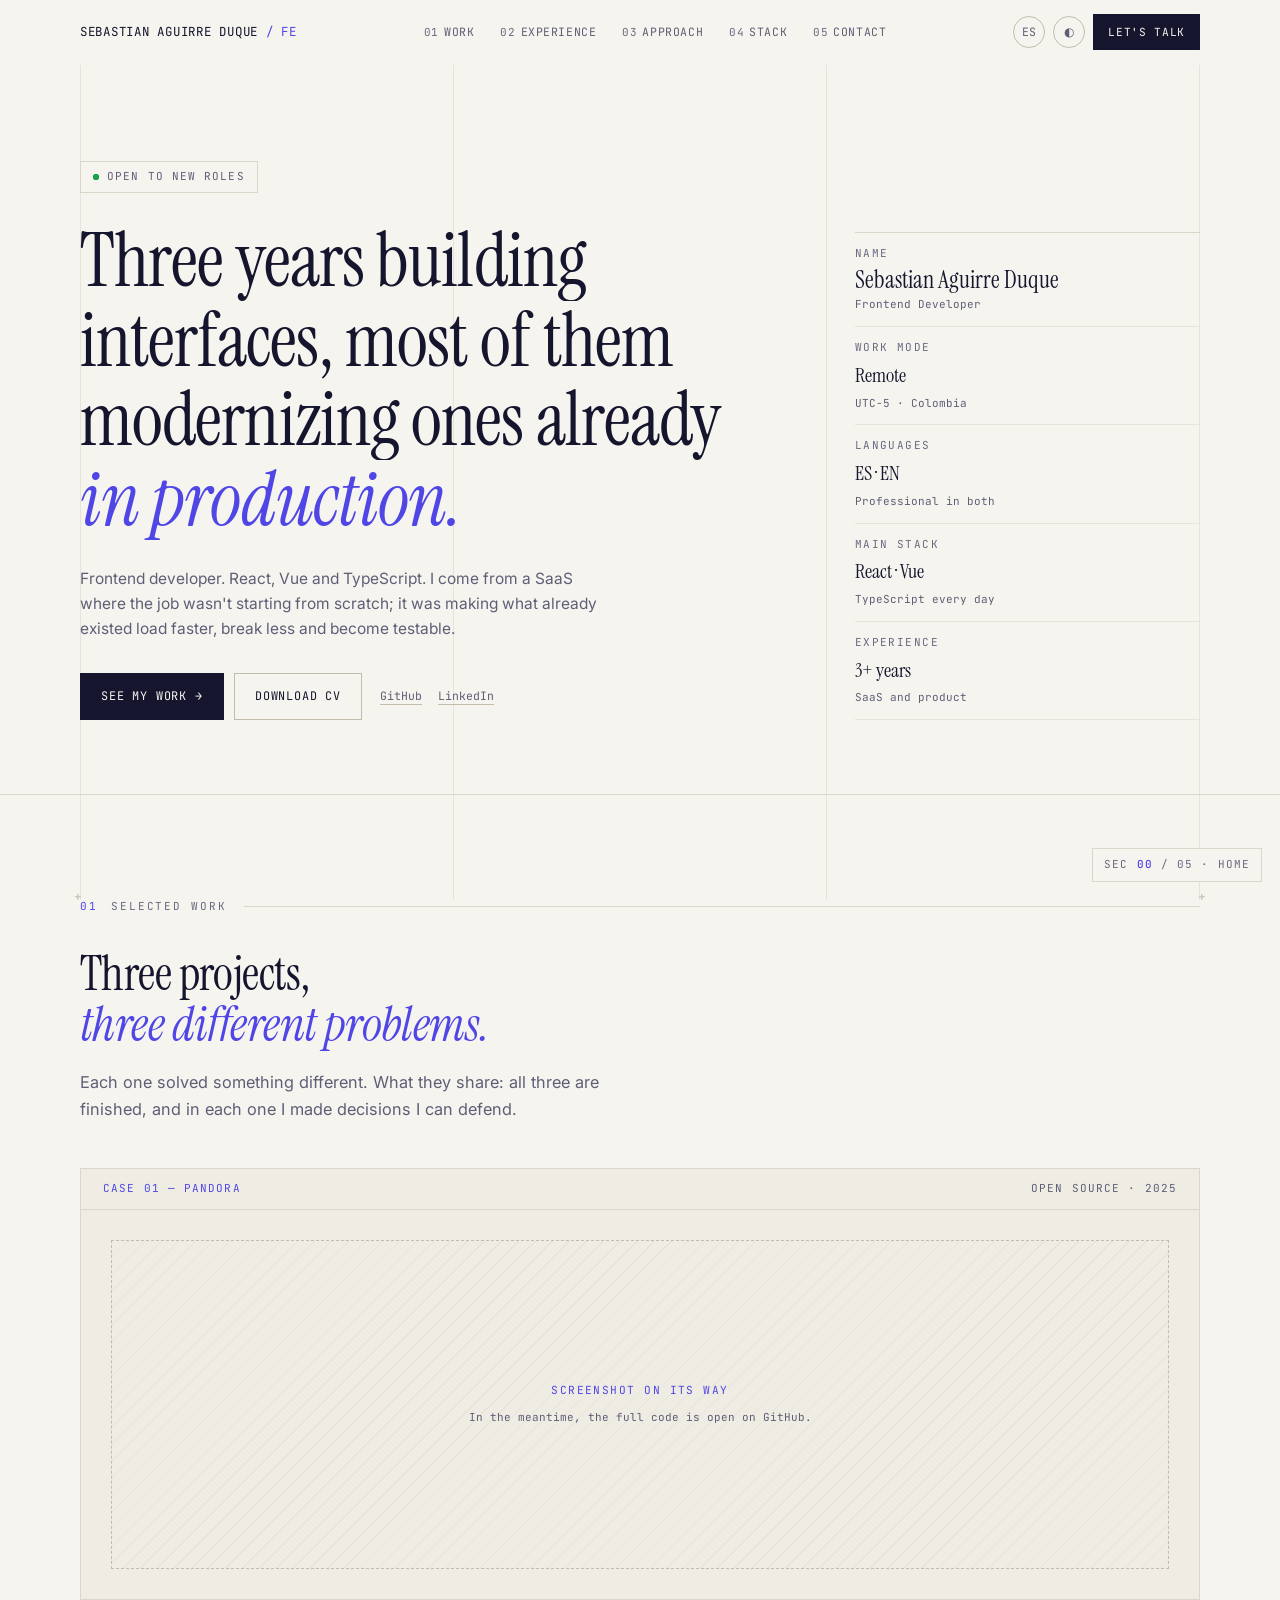
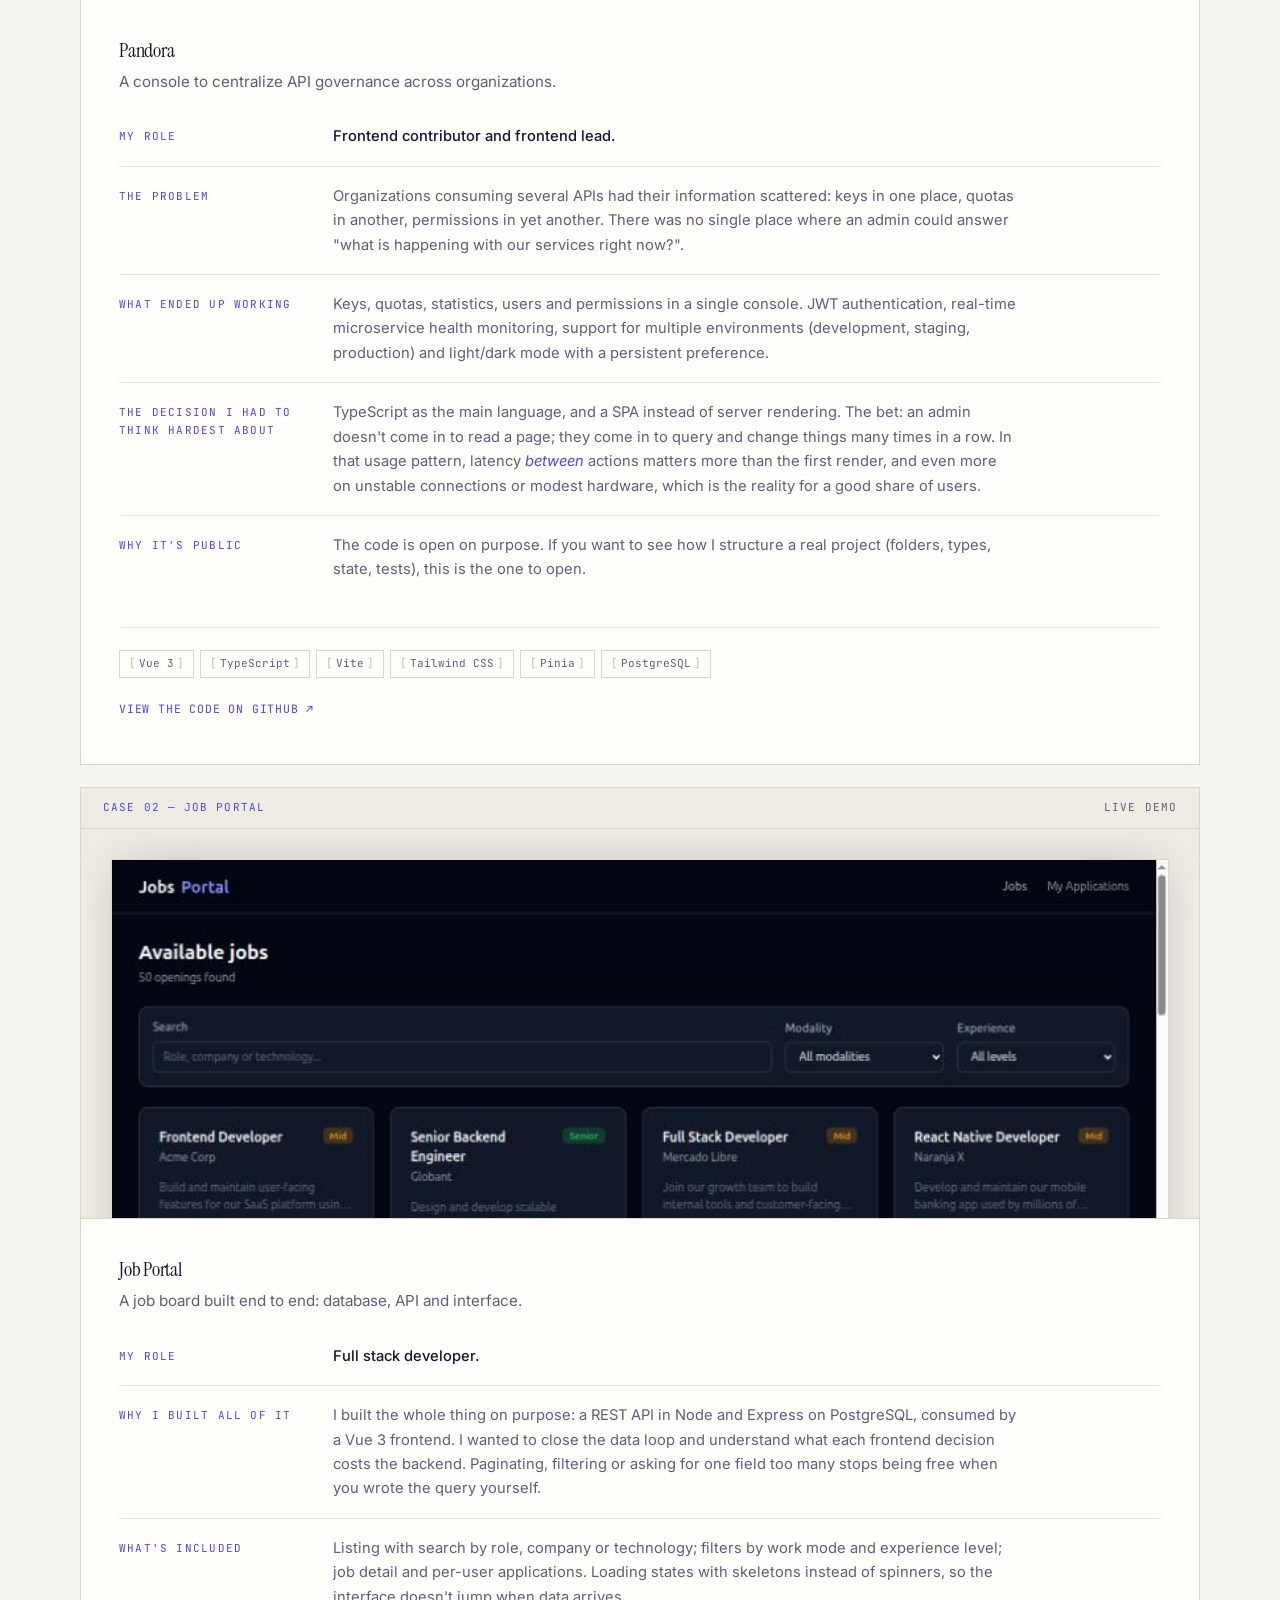
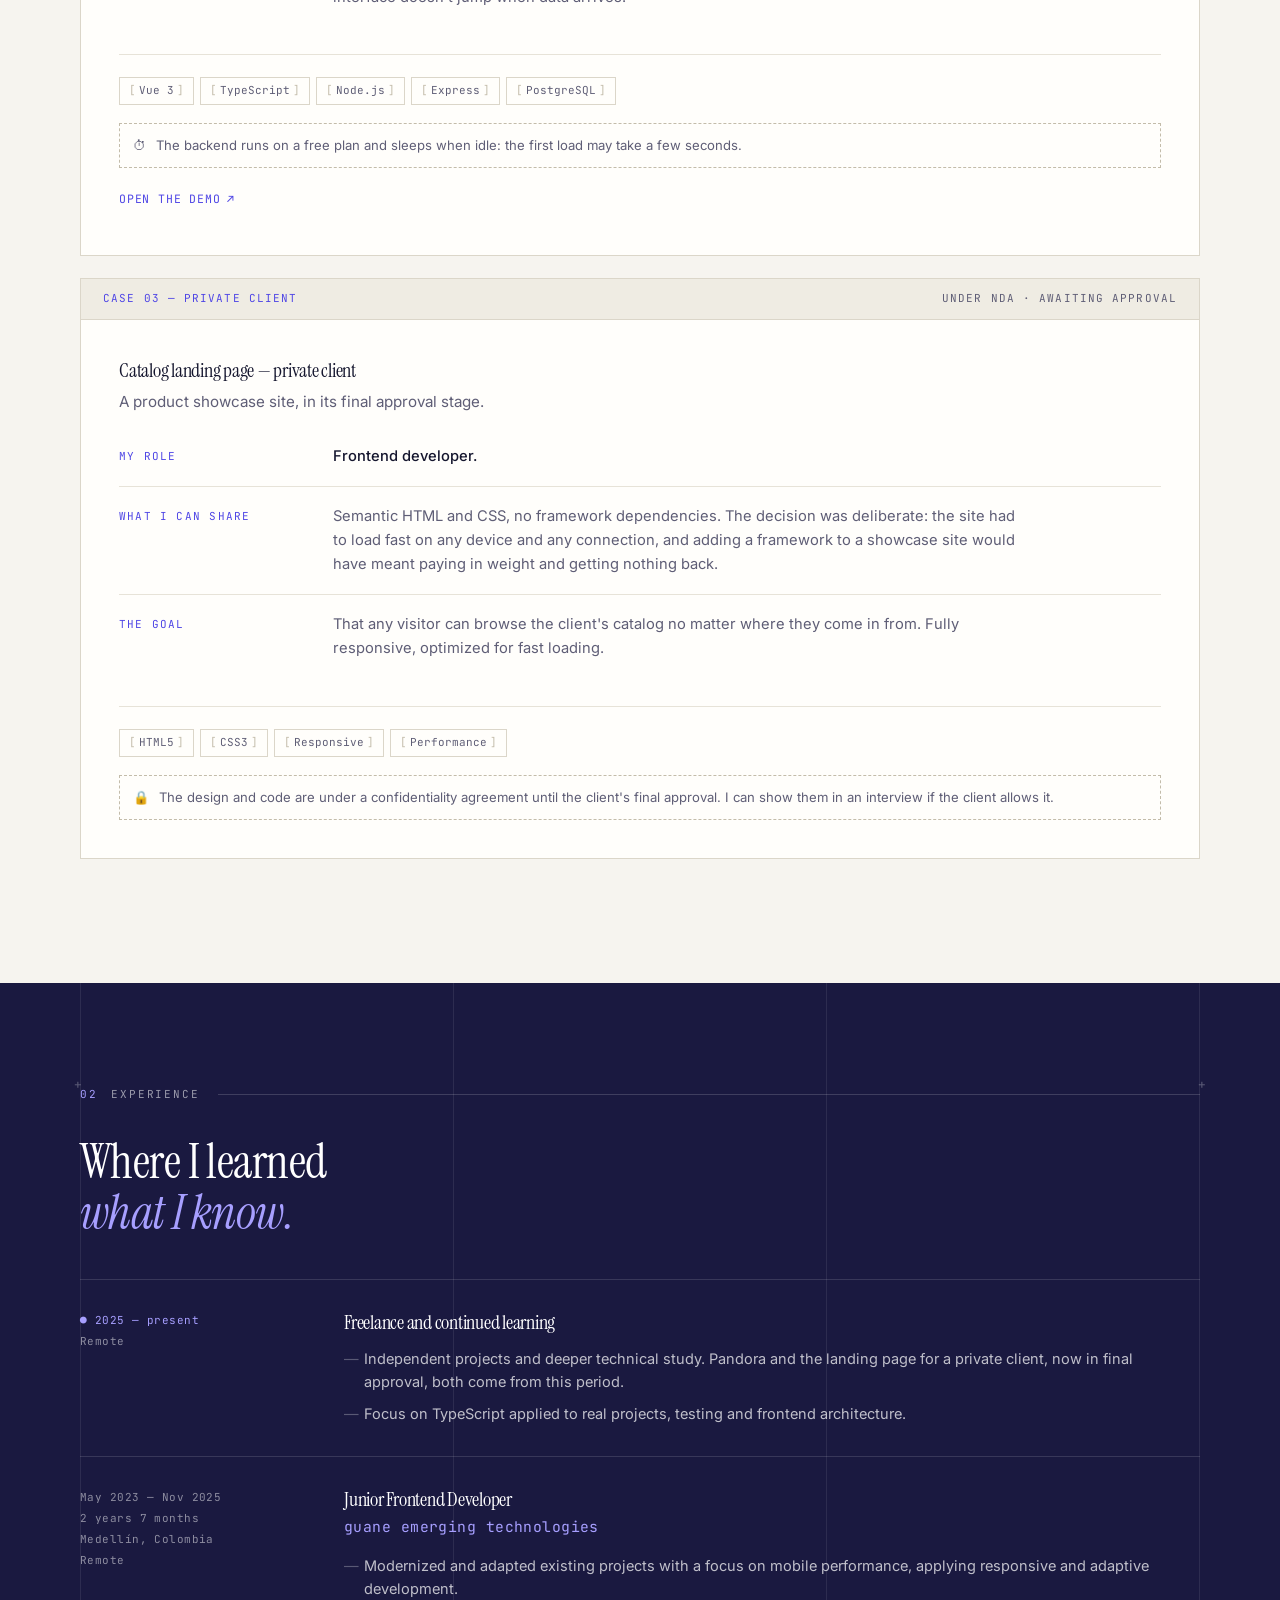
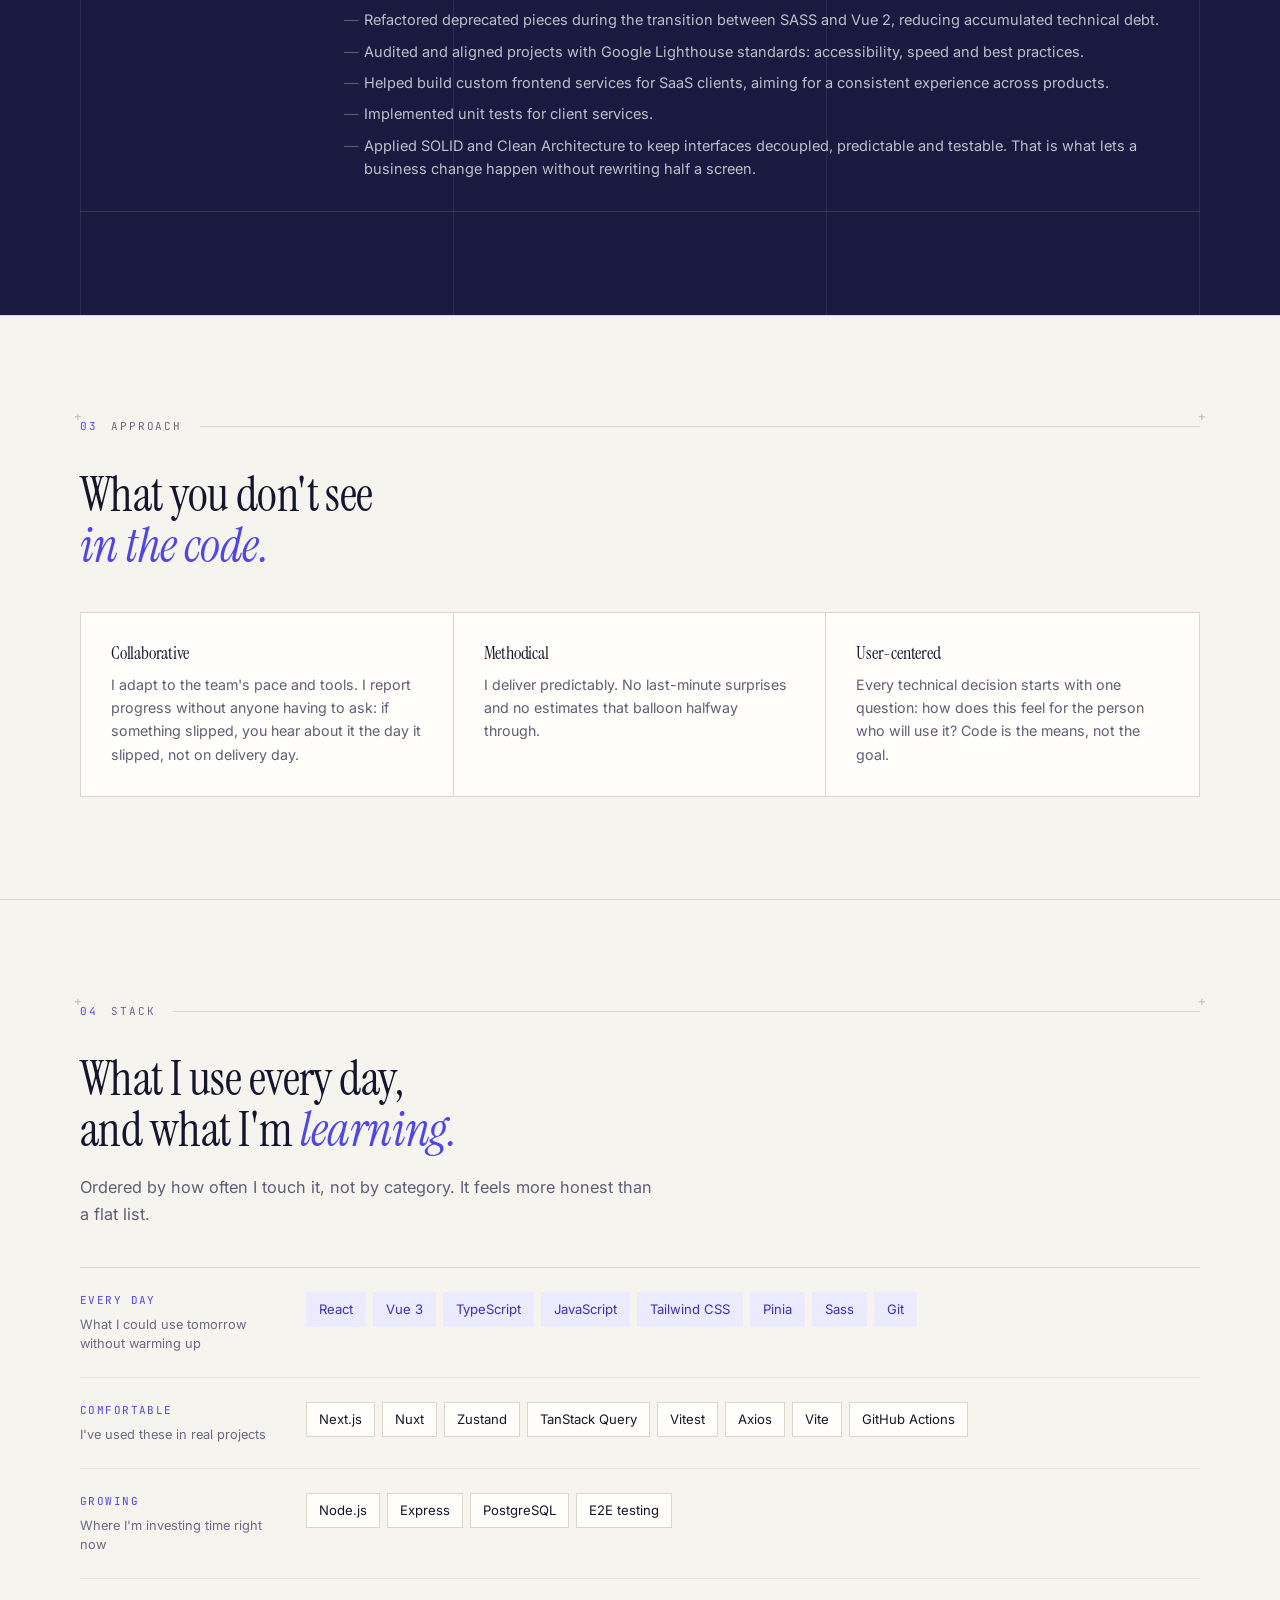
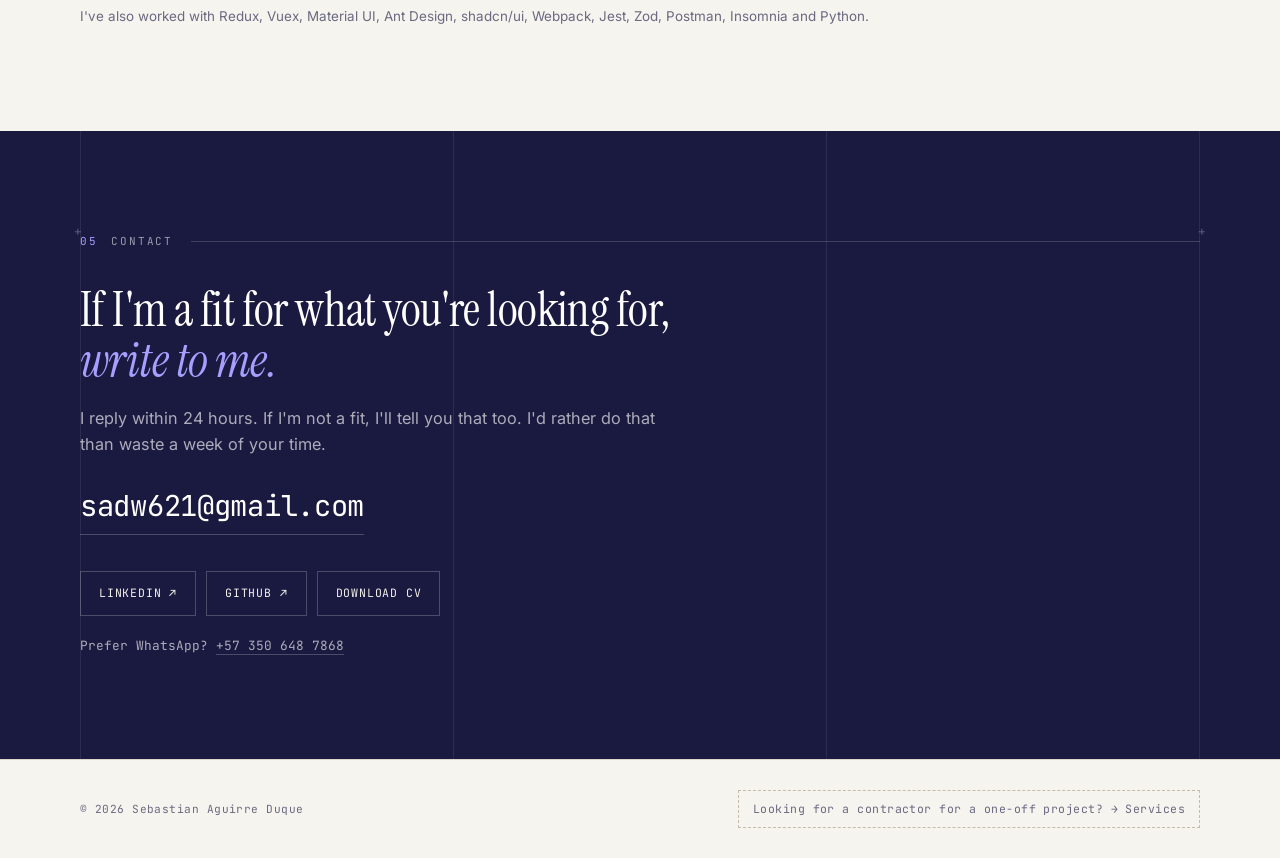
==== commit 969ea821: "feat(pages): rebuild portfolio and add services page - index.html: recruiter-facing portfolio (work," ====
--- a/index.html
+++ b/index.html
@@ -3,7 +3,8 @@
 <head>
   <meta charset="UTF-8">
   <meta name="viewport" content="width=device-width, initial-scale=1.0, viewport-fit=cover">
-  <meta name="description" content="Sebastian Aguirre Duque — Frontend Developer. Interfaces web que convierten visitantes en clientes." data-i18n-content="meta.description">
+  <title data-i18n="home.meta_title">Sebastian Aguirre Duque — Frontend Developer</title>
+  <meta name="description" content="Frontend developer con 3+ años construyendo interfaces, la mayoría modernizando sistemas en producción. React, Vue y TypeScript. Remoto desde Colombia." data-i18n-content="home.meta_description">
   <meta name="author" content="Sebastian Aguirre Duque">
   <meta name="robots" content="index, follow">
   <!-- TODO: update href to your deployed domain -->
@@ -13,799 +14,335 @@
   <meta property="og:type" content="website">
   <meta property="og:locale" content="es_CO">
   <meta property="og:locale:alternate" content="en_US">
-  <meta property="og:title" content="Sebastian Aguirre Duque — Frontend Developer">
-  <meta property="og:description" content="Interfaces web que convierten visitantes en clientes. Desarrollo frontend con React, Vue y Next.js para startups y negocios.">
-  <!-- TODO: update og:url and og:image to your deployed domain -->
+  <meta property="og:title" content="Sebastian Aguirre Duque — Frontend Developer" data-i18n-content="home.meta_title">
+  <meta property="og:description" content="Tres años construyendo interfaces, la mayoría modernizando las que ya estaban en producción. React, Vue y TypeScript." data-i18n-content="home.og_description">
+  <!-- Social preview card (1200×630), generated from og/og-home.html by og/render.sh.
+       Must be an absolute public URL: update the domain together with the other TODOs. -->
+  <meta property="og:image" content="https://sebastianaguirreduque.dev/assets/og-home.jpg">
+  <meta property="og:image:type" content="image/jpeg">
+  <meta property="og:image:width" content="1200">
+  <meta property="og:image:height" content="630">
+  <meta property="og:image:alt" content="Sebastian Aguirre Duque — Frontend Developer. React, Vue y TypeScript; 3+ años; remoto desde Colombia.">
+  <!-- hreflang: ES and EN share one URL (the language switches client-side), so there are no
+       per-language URLs to point alternates at; add <link rel="alternate" hreflang> only if /en/ routes are created. -->
+  <!-- TODO: update og:url to your deployed domain -->
   <meta property="og:url" content="https://sebastianaguirreduque.dev/">
 
   <!-- Twitter Card -->
-  <meta name="twitter:card" content="summary">
-  <meta name="twitter:title" content="Sebastian Aguirre Duque — Frontend Developer">
-  <meta name="twitter:description" content="Interfaces web que convierten visitantes en clientes. React, Vue, Next.js.">
-
-  <title>Sebastian Aguirre Duque — Frontend Developer</title>
+  <meta name="twitter:card" content="summary_large_image">
+  <meta name="twitter:image" content="https://sebastianaguirreduque.dev/assets/og-home.jpg">
+  <meta name="twitter:title" content="Sebastian Aguirre Duque — Frontend Developer" data-i18n-content="home.meta_title">
+  <meta name="twitter:description" content="Tres años construyendo interfaces, la mayoría modernizando las que ya estaban en producción. React, Vue y TypeScript." data-i18n-content="home.og_description">
 
   <link rel="icon" type="image/png" href="assets/sebastian-favicon.png">
+
+  <!-- Before first paint: marks JS as available (.js) and applies the theme (key: sad-theme) -->
+  <script>
+    (function () {
+      var r = document.documentElement, s = null;
+      r.classList.add('js'); /* reveal/HUD/menu only hide things when JS is running */
+      try { s = localStorage.getItem('sad-theme'); } catch (e) {}
+      if (s === 'dark' || s === 'light') r.setAttribute('data-theme', s);
+      else if (matchMedia('(prefers-color-scheme: dark)').matches) r.setAttribute('data-theme', 'dark');
+    })();
+  </script>
 
   <link rel="preconnect" href="https://fonts.googleapis.com">
   <link rel="preconnect" href="https://fonts.gstatic.com" crossorigin>
-  <link href="https://fonts.googleapis.com/css2?family=Fraunces:ital,wght@0,500;1,400&family=Inter:wght@400;500&display=swap" rel="stylesheet">
+  <link href="https://fonts.googleapis.com/css2?family=Instrument+Serif:ital@0;1&family=Inter:wght@400;500;600&family=JetBrains+Mono:wght@400;500&display=swap" rel="stylesheet">
 
   <link rel="stylesheet" href="css/styles.css">
 </head>
 <body>
 
-  <a href="#main-content" class="skip-link" data-i18n="a11y.skip_link">Saltar al contenido principal</a>
+  <a href="#main-content" class="skip-link" data-i18n="common.skip">Saltar al contenido</a>
+
+  <div class="rules" aria-hidden="true"><div class="rules-in"><i></i><i></i><i></i><i></i></div></div>
+  <div class="hud" id="hud" aria-hidden="true">SEC <b>00</b> / 05 · INICIO</div>
 
   <!-- ============================================================
-       NAV
+       NAV — section numbers (data-n / <i>) must match the section heads
        ============================================================ -->
-  <header>
-    <nav class="nav" aria-label="Navegación principal" data-i18n-aria="nav.main_aria">
-      <div class="container">
-        <div class="nav__inner">
-          <a href="#" class="nav__logo" aria-label="Inicio" data-i18n-aria="nav.logo_aria">Sebastian Aguirre Duque</a>
-          <a href="#" class="nav__logo-short" aria-label="Inicio" data-i18n-aria="nav.logo_aria">
-            <span>Sebastian</span>
-            <span class="nav__logo-short__sub">Aguirre Duque</span>
-          </a>
-
-          <div class="nav__links">
-            <a href="#projects" class="nav__link" data-i18n="nav.projects">Proyectos</a>
-            <a href="#services" class="nav__link" data-i18n="nav.services">Servicios</a>
-            <a href="#stack" class="nav__link" data-i18n="nav.stack">Stack</a>
-            <a href="#process" class="nav__link" data-i18n="nav.process">Proceso</a>
-            <a href="#about" class="nav__link" data-i18n="nav.about">Sobre mí</a>
-            <button class="nav__lang-toggle" data-lang-toggle aria-label="Cambiar a inglés">
-              <span class="nav__lang-label">EN</span>
-            </button>
-            <a href="https://wa.me/573506487868" class="nav__cta" target="_blank" rel="noopener">
-              <svg width="13" height="13" viewBox="0 0 24 24" fill="white" aria-hidden="true">
-                <path d="M17.472 14.382c-.297-.149-1.758-.867-2.03-.967-.273-.099-.471-.148-.67.15-.197.297-.767.966-.94 1.164-.173.199-.347.223-.644.075-.297-.15-1.255-.463-2.39-1.475-.883-.788-1.48-1.761-1.653-2.059-.173-.297-.018-.458.13-.606.134-.133.298-.347.446-.52.149-.174.198-.298.298-.497.099-.198.05-.371-.025-.52-.075-.149-.669-1.612-.916-2.207-.242-.579-.487-.5-.669-.51-.173-.008-.371-.01-.57-.01-.198 0-.52.074-.792.372-.272.297-1.04 1.016-1.04 2.479 0 1.462 1.065 2.875 1.213 3.074.149.198 2.096 3.2 5.077 4.487.709.306 1.262.489 1.694.625.712.227 1.36.195 1.871.118.571-.085 1.758-.719 2.006-1.413.248-.694.248-1.289.173-1.413-.074-.124-.272-.198-.57-.347m-5.421 7.403h-.004a9.87 9.87 0 0 1-5.031-1.378l-.361-.214-3.741.982.998-3.648-.235-.374a9.86 9.86 0 0 1-1.51-5.26c.001-5.45 4.436-9.884 9.888-9.884 2.64 0 5.122 1.03 6.988 2.898a9.825 9.825 0 0 1 2.893 6.994c-.003 5.45-4.437 9.884-9.885 9.884m8.413-18.297A11.815 11.815 0 0 0 12.05 0C5.495 0 .16 5.335.157 11.892c0 2.096.547 4.142 1.588 5.945L.057 24l6.305-1.654a11.882 11.882 0 0 0 5.683 1.448h.005c6.554 0 11.89-5.335 11.893-11.893a11.821 11.821 0 0 0-3.48-8.413Z"/>
-              </svg>
-              <span data-i18n="nav.cta">Hablemos</span>
-            </a>
-          </div>
-
-          <button class="nav__hamburger" aria-label="Abrir menú" aria-expanded="false" data-i18n-aria="nav.hamburger_aria">
-            <span></span>
-            <span></span>
-            <span></span>
-          </button>
-        </div>
-      </div>
-    </nav>
-
-    <!-- Mobile menu overlay -->
-    <nav class="nav__mobile-menu" aria-label="Menú móvil" aria-hidden="true" data-i18n-aria="nav.mobile_menu_aria">
-      <a href="#projects" class="nav__mobile-link" data-i18n="nav.projects">Proyectos</a>
-      <a href="#services" class="nav__mobile-link" data-i18n="nav.services">Servicios</a>
-      <a href="#stack" class="nav__mobile-link" data-i18n="nav.stack">Stack</a>
-      <a href="#process" class="nav__mobile-link" data-i18n="nav.process">Proceso</a>
-      <a href="#about" class="nav__mobile-link" data-i18n="nav.about">Sobre mí</a>
-      <div class="nav__mobile-cta">
-        <a href="https://wa.me/573506487868" target="_blank" rel="noopener">
-          <svg width="13" height="13" viewBox="0 0 24 24" fill="white" aria-hidden="true">
-            <path d="M17.472 14.382c-.297-.149-1.758-.867-2.03-.967-.273-.099-.471-.148-.67.15-.197.297-.767.966-.94 1.164-.173.199-.347.223-.644.075-.297-.15-1.255-.463-2.39-1.475-.883-.788-1.48-1.761-1.653-2.059-.173-.297-.018-.458.13-.606.134-.133.298-.347.446-.52.149-.174.198-.298.298-.497.099-.198.05-.371-.025-.52-.075-.149-.669-1.612-.916-2.207-.242-.579-.487-.5-.669-.51-.173-.008-.371-.01-.57-.01-.198 0-.52.074-.792.372-.272.297-1.04 1.016-1.04 2.479 0 1.462 1.065 2.875 1.213 3.074.149.198 2.096 3.2 5.077 4.487.709.306 1.262.489 1.694.625.712.227 1.36.195 1.871.118.571-.085 1.758-.719 2.006-1.413.248-.694.248-1.289.173-1.413-.074-.124-.272-.198-.57-.347m-5.421 7.403h-.004a9.87 9.87 0 0 1-5.031-1.378l-.361-.214-3.741.982.998-3.648-.235-.374a9.86 9.86 0 0 1-1.51-5.26c.001-5.45 4.436-9.884 9.888-9.884 2.64 0 5.122 1.03 6.988 2.898a9.825 9.825 0 0 1 2.893 6.994c-.003 5.45-4.437 9.884-9.885 9.884m8.413-18.297A11.815 11.815 0 0 0 12.05 0C5.495 0 .16 5.335.157 11.892c0 2.096.547 4.142 1.588 5.945L.057 24l6.305-1.654a11.882 11.882 0 0 0 5.683 1.448h.005c6.554 0 11.89-5.335 11.893-11.893a11.821 11.821 0 0 0-3.48-8.413Z"/>
-          </svg>
-          <span data-i18n="nav.cta">Hablemos</span>
-        </a>
-      </div>
-      <button class="nav__lang-toggle nav__lang-toggle--mobile" data-lang-toggle aria-label="Cambiar a inglés">
-        <span class="nav__lang-label">EN</span>
-      </button>
-    </nav>
-  </header>
+  <nav class="nav" id="nav" aria-label="Navegación principal" data-i18n-aria="common.nav_aria">
+    <div class="wrap nav-in">
+      <a href="#top" class="brand" aria-label="Inicio" data-i18n-aria="common.home_aria">Sebastian Aguirre Duque <span>/ FE</span></a>
+      <div class="nav-links">
+        <a href="#work" data-n="01" data-i18n="home.nav_work">Trabajo</a>
+        <a href="#experience" data-n="02" data-i18n="home.nav_experience">Experiencia</a>
+        <a href="#approach" data-n="03" data-i18n="home.nav_approach">Enfoque</a>
+        <a href="#stack" data-n="04" data-i18n="home.nav_stack">Stack</a>
+        <a href="#contact" data-n="05" data-i18n="common.nav_contact">Contacto</a>
+      </div>
+      <div class="nav-right">
+        <button type="button" class="ibtn" data-lang-toggle aria-label="Cambiar a inglés">EN</button>
+        <button type="button" class="ibtn" id="theme" aria-label="Cambiar tema" data-i18n-aria="common.theme_aria">◐</button>
+        <a class="navcta" href="#contact" data-i18n="common.cta">Hablemos</a>
+        <button type="button" class="ibtn burger" id="burger" aria-label="Abrir menú" aria-expanded="false" aria-controls="mobnav" data-i18n-aria="common.menu_aria">≡</button>
+      </div>
+    </div>
+    <div class="mobnav" id="mobnav">
+      <div class="wrap">
+        <a href="#work"><span data-i18n="home.nav_work">Trabajo</span><i>01</i></a>
+        <a href="#experience"><span data-i18n="home.nav_experience">Experiencia</span><i>02</i></a>
+        <a href="#approach"><span data-i18n="home.nav_approach">Enfoque</span><i>03</i></a>
+        <a href="#stack"><span data-i18n="home.nav_stack">Stack</span><i>04</i></a>
+        <a href="#contact"><span data-i18n="common.nav_contact">Contacto</span><i>05</i></a>
+      </div>
+    </div>
+  </nav>
 
   <main id="main-content">
 
     <!-- ============================================================
          HERO
          ============================================================ -->
-    <section id="hero" class="hero" aria-label="Presentación" data-i18n-aria="hero.section_aria">
-      <div class="container">
-        <div class="hero__content">
-
-          <div class="hero__badge" data-i18n-aria="hero.badge_aria" aria-label="Estado: disponible para proyectos">
-            <span class="hero__badge-dot" aria-hidden="true"></span>
-            <span class="hero__badge-text" data-i18n="hero.badge">Disponible para proyectos</span>
-          </div>
-
-          <h1 class="hero__title" data-i18n-html="hero.title">
-            Interfaces web<br>
-            que convierten<br>
-            <span class="accent">visitantes en clientes.</span>
-          </h1>
-
-          <p class="hero__subtitle" data-i18n="hero.subtitle">
-            Frontend con React, Vue y Next.js bajo Clean Architecture y SOLID: código mantenible, testeado y entregado con un proceso claro en cada etapa.
-          </p>
-
-          <div class="hero__ctas">
-            <a href="#projects" class="btn--primary" data-i18n="hero.cta_primary">Ver proyectos</a>
-            <a href="#contact" class="btn--secondary" data-i18n="hero.cta_secondary">Contratarme →</a>
-          </div>
-
-          <div class="hero__stats" aria-label="Datos clave" data-i18n-aria="hero.stats_aria">
-            <div class="hero__stat">
-              <div class="hero__stat-value" data-i18n="hero.stat1_value">+3 años</div>
-              <div class="hero__stat-label" data-i18n="hero.stat1_label">de experiencia</div>
-            </div>
-            <div class="hero__stat-divider" aria-hidden="true"></div>
-            <div class="hero__stat">
-              <div class="hero__stat-value">React · Vue</div>
-              <div class="hero__stat-label" data-i18n="hero.stat2_label">stack principal</div>
-            </div>
-            <div class="hero__stat-divider" aria-hidden="true"></div>
-            <div class="hero__stat">
-              <div class="hero__stat-value">ES · EN</div>
-              <div class="hero__stat-label" data-i18n="hero.stat3_label">idiomas</div>
-            </div>
-          </div>
-
-        </div>
-      </div>
-    </section>
-
-    <!-- ============================================================
-         SERVICIOS
-         ============================================================ -->
-    <section id="services" class="services" aria-labelledby="services-title">
-      <div class="container">
-
-        <div class="services__header">
-          <p class="section-label" data-i18n="services.label">Servicios</p>
-          <h2 id="services-title" class="services__title" data-i18n-html="services.title">
-            Lo que construyo<br>
-            <span class="accent">con el mismo rigor.</span>
-          </h2>
-          <p class="services__subtitle" data-i18n="services.subtitle">
-            Cada proyecto es diferente. Trabajo contigo desde el brief hasta la entrega, con comunicación clara en cada etapa.
-          </p>
-        </div>
-
-        <div class="services__grid">
-
-          <article class="service-card">
-            <div class="service-card__icon" aria-hidden="true">
-              <div class="service-card__icon-inner-rect"></div>
-            </div>
+    <header class="hero" id="top" data-hud-key="home.hud_top">
+      <div class="wrap hero-grid">
+        <div class="status"><span class="dot" aria-hidden="true"></span> <span data-i18n="home.status">Disponible para nuevos roles</span></div>
+        <h1>
+          <span class="ln"><span data-i18n-html="home.h1_l1">Tres años construyendo</span></span>
+          <span class="ln"><span data-i18n-html="home.h1_l2">interfaces, la mayoría</span></span>
+          <span class="ln"><span data-i18n-html="home.h1_l3">modernizando las que ya</span></span>
+          <span class="ln"><span data-i18n-html="home.h1_l4"><em>estaban en producción.</em></span></span>
+        </h1>
+        <p class="hsub" data-i18n="home.hsub">Frontend developer. React, Vue y TypeScript. Vengo de un SaaS donde el trabajo no era empezar de cero, sino hacer que lo existente cargara más rápido, se rompiera menos y se pudiera testear.</p>
+        <div class="hcta">
+          <a class="btn btn-p" href="#work"><span data-i18n="home.cta_work">Ver trabajo</span> <span class="arr" aria-hidden="true">→</span></a>
+          <a class="btn btn-g" href="assets/Curriculum_Sebastian-Aguirre-Duque.pdf" download data-i18n="common.cv" data-i18n-href="common.cv_href">Descargar CV</a>
+          <span class="ilinks">
+            <a href="https://github.com/sad-sad-094" target="_blank" rel="noopener">GitHub</a>
+            <a href="https://www.linkedin.com/in/sebastian-aguirre-duque-05b9b082" target="_blank" rel="noopener">LinkedIn</a>
+            <a class="ilinks-contact" href="#contact" data-i18n="home.hero_contact">Contacto</a>
+          </span>
+        </div>
+        <div class="spec">
+          <div class="srow srow--name"><span class="skey" data-i18n="common.spec_name_k">Nombre</span><span class="sval">Sebastian Aguirre Duque</span><span class="snote">Frontend Developer</span></div>
+          <div class="srow"><span class="skey" data-i18n="common.spec_mode_k">Modalidad</span><span class="sval" data-i18n="common.spec_mode_v">Remoto</span><span class="snote">UTC−5 · Colombia</span></div>
+          <div class="srow"><span class="skey" data-i18n="common.spec_lang_k">Idiomas</span><span class="sval">ES · EN</span><span class="snote" data-i18n="common.spec_lang_n">Profesional en ambos</span></div>
+          <div class="srow"><span class="skey" data-i18n="home.spec_stack_k">Stack principal</span><span class="sval">React · Vue</span><span class="snote" data-i18n="home.spec_stack_n">TypeScript a diario</span></div>
+          <div class="srow"><span class="skey" data-i18n="home.spec_exp_k">Experiencia</span><span class="sval" data-i18n="home.spec_exp_v">3+ años</span><span class="snote" data-i18n="home.spec_exp_n">SaaS y producto</span></div>
+        </div>
+      </div>
+    </header>
+
+    <!-- ============================================================
+         01 · WORK
+         ============================================================ -->
+    <section id="work">
+      <div class="wrap">
+        <span class="plus tl" aria-hidden="true">+</span><span class="plus tr" aria-hidden="true">+</span>
+        <div class="sechead rv">
+          <div class="sechead-row"><span class="secnum">01</span><span class="secname" data-i18n="home.work_name">Trabajo seleccionado</span></div>
+          <div class="secrule"></div>
+        </div>
+        <div class="sec-intro sec-intro--wide rv">
+          <h2 data-i18n-html="home.work_h2">Tres proyectos,<br><em>tres problemas distintos.</em></h2>
+          <p class="lead" data-i18n="home.work_lead">Cada uno resolvía algo diferente. Lo que comparten: los tres están terminados, y en cada uno tomé decisiones que puedo defender.</p>
+        </div>
+
+        <!-- Case 01 — Pandora -->
+        <article class="case rv">
+          <div class="casebar"><span class="id" data-i18n="home.pandora_id">CASO 01 — PANDORA</span><span class="st" data-i18n="home.pandora_status">Open source · 2025</span></div>
+          <div class="media" data-placeholder>
+            <!-- PENDING ASSET: save the screenshot as assets/img/pandora.jpg — 2560px wide (2× of 1280),
+                 ideally dark mode, showing the densest console view (API keys with quotas and states).
+                 Until it exists, the frame shows the visitor-facing .ph note below at the same size. -->
+            <img src="assets/img/pandora.jpg" width="2560" height="1600" loading="lazy" alt="Consola de Pandora: administración de API keys, cuotas, microservicios y permisos" data-i18n-alt="home.pandora_alt">
+            <div class="ph">
+              <b data-i18n="home.pandora_ph_title">Captura en camino</b>
+              <span data-i18n="home.pandora_ph_body">Mientras tanto, el código completo está abierto en GitHub.</span>
+            </div>
+          </div>
+          <div class="casebody">
+            <h3>Pandora</h3>
+            <p class="oneline" data-i18n="home.pandora_oneline">Consola para centralizar el gobierno de APIs entre organizaciones.</p>
+            <div class="fields">
+              <div class="field field--role"><span class="fk" data-i18n="home.role_k">Mi rol</span><span class="fv" data-i18n="home.pandora_role">Contribuidor y líder de frontend.</span></div>
+              <div class="field"><span class="fk" data-i18n="home.pandora_f1_k">El problema</span><span class="fv" data-i18n="home.pandora_f1_v">Las organizaciones que consumen varias APIs tenían la información repartida: las keys en un lado, las cuotas en otro, los permisos en otro. No existía un solo lugar donde un administrador pudiera responder «¿qué está pasando con nuestros servicios ahora mismo?».</span></div>
+              <div class="field"><span class="fk" data-i18n="home.pandora_f2_k">Qué quedó funcionando</span><span class="fv" data-i18n="home.pandora_f2_v">Keys, cuotas, estadísticas, usuarios y permisos en una sola consola. Autenticación con JWT, monitoreo del estado de microservicios en tiempo real, soporte para múltiples entornos (development, staging, production) y modo claro/oscuro con preferencia persistente.</span></div>
+              <div class="field"><span class="fk" data-i18n="home.pandora_f3_k">La decisión que me costó pensar</span><span class="fv" data-i18n-html="home.pandora_f3_v">TypeScript como lenguaje principal y SPA en lugar de render por servidor. La apuesta: un administrador no entra a leer una página, entra a consultar y modificar muchas veces seguidas. En ese patrón de uso, la latencia <em>entre</em> acciones pesa más que el primer render, y pesa todavía más en conexiones inestables o equipos modestos, que es la realidad de buena parte de los usuarios.</span></div>
+              <div class="field"><span class="fk" data-i18n="home.pandora_f4_k">Por qué es público</span><span class="fv" data-i18n="home.pandora_f4_v">El código está abierto a propósito. Si alguien quiere ver cómo estructuro un proyecto de verdad (carpetas, tipos, estado, pruebas), este es el que hay que abrir.</span></div>
+            </div>
+            <ul class="tags"><li class="tag">Vue 3</li><li class="tag">TypeScript</li><li class="tag">Vite</li><li class="tag">Tailwind CSS</li><li class="tag">Pinia</li><li class="tag">PostgreSQL</li></ul>
+            <a class="clink" href="https://github.com/PandoraSuite/pandora-admin" target="_blank" rel="noopener"><span data-i18n="home.pandora_link">Ver el código en GitHub</span> <span class="arr" aria-hidden="true">↗</span></a>
+          </div>
+        </article>
+
+        <!-- Case 02 — Job Portal -->
+        <article class="case rv">
+          <div class="casebar"><span class="id" data-i18n="home.jobs_id">CASO 02 — JOB PORTAL</span><span class="st" data-i18n="home.jobs_status">Demo en vivo</span></div>
+          <div class="media media--crop"><img src="assets/img/jobportal.jpg" width="800" height="512" loading="lazy" alt="Listado de vacantes de Job Portal con filtros por modalidad y nivel de experiencia" data-i18n-alt="home.jobs_alt"></div>
+          <div class="casebody">
+            <h3>Job Portal</h3>
+            <p class="oneline" data-i18n="home.jobs_oneline">Portal de empleo construido de punta a punta: base de datos, API e interfaz.</p>
+            <div class="fields">
+              <div class="field field--role"><span class="fk" data-i18n="home.role_k">Mi rol</span><span class="fv" data-i18n="home.jobs_role">Desarrollador full stack.</span></div>
+              <div class="field"><span class="fk" data-i18n="home.jobs_f1_k">Por qué lo hice completo</span><span class="fv" data-i18n="home.jobs_f1_v">Lo construí entero a propósito: API REST en Node y Express sobre PostgreSQL, consumida por un frontend en Vue 3. Quería cerrar el ciclo del dato y entender qué le cuesta al backend cada decisión que tomo en el frontend. Paginar, filtrar o pedir un campo de más deja de ser gratis cuando tú mismo escribiste la consulta.</span></div>
+              <div class="field"><span class="fk" data-i18n="home.jobs_f2_k">Qué incluye</span><span class="fv" data-i18n="home.jobs_f2_v">Listado con búsqueda por rol, empresa o tecnología; filtros por modalidad y nivel de experiencia; detalle de vacante y postulaciones por usuario. Estados de carga con skeletons en vez de spinners, para que la interfaz no salte cuando llegan los datos.</span></div>
+            </div>
+            <ul class="tags"><li class="tag">Vue 3</li><li class="tag">TypeScript</li><li class="tag">Node.js</li><li class="tag">Express</li><li class="tag">PostgreSQL</li></ul>
+            <div class="note"><span aria-hidden="true">⏱</span><span data-i18n="home.jobs_note">El backend corre en un plan gratuito y se duerme por inactividad: la primera carga puede tardar unos segundos.</span></div>
+            <a class="clink" href="https://jobs-portal-frontend-ashy.vercel.app" target="_blank" rel="noopener"><span data-i18n="home.jobs_link">Abrir el demo</span> <span class="arr" aria-hidden="true">↗</span></a>
+          </div>
+        </article>
+
+        <!-- Case 03 — Private client (NDA) -->
+        <article class="case rv">
+          <div class="casebar"><span class="id" data-i18n="home.nda_id">CASO 03 — CLIENTE PRIVADO</span><span class="st" data-i18n="home.nda_status">Bajo NDA · En aprobación</span></div>
+          <div class="casebody">
+            <h3 data-i18n="home.nda_title">Landing de catálogo — cliente privado</h3>
+            <p class="oneline" data-i18n="home.nda_oneline">Sitio de presentación de producto, en etapa de aprobación final.</p>
+            <div class="fields">
+              <div class="field field--role"><span class="fk" data-i18n="home.role_k">Mi rol</span><span class="fv" data-i18n="home.nda_role">Desarrollador frontend.</span></div>
+              <div class="field"><span class="fk" data-i18n="home.nda_f1_k">Lo que sí puedo contar</span><span class="fv" data-i18n="home.nda_f1_v">HTML y CSS semánticos, sin dependencias de framework. La decisión fue deliberada: el sitio tenía que cargar rápido en cualquier dispositivo y con cualquier conexión, y meter un framework para un sitio de presentación habría sido pagar peso sin recibir nada a cambio.</span></div>
+              <div class="field"><span class="fk" data-i18n="home.nda_f2_k">El objetivo</span><span class="fv" data-i18n="home.nda_f2_v">Que cualquier visitante pueda conocer el catálogo del cliente sin importar desde dónde entre. Full responsive, optimizado para carga rápida.</span></div>
+            </div>
+            <ul class="tags"><li class="tag">HTML5</li><li class="tag">CSS3</li><li class="tag">Responsive</li><li class="tag">Performance</li></ul>
+            <div class="note"><span aria-hidden="true">🔒</span><span data-i18n="home.nda_note">El diseño y el código están bajo acuerdo de confidencialidad hasta la aprobación final del cliente. Puedo mostrarlos en una entrevista si el cliente lo autoriza.</span></div>
+          </div>
+        </article>
+      </div>
+    </section>
+
+    <!-- ============================================================
+         02 · EXPERIENCE (dark band)
+         ============================================================ -->
+    <section id="experience" class="band">
+      <div class="bandrules" aria-hidden="true"><div class="rules-in"><i></i><i></i><i></i><i></i></div></div>
+      <div class="wrap">
+        <span class="plus tl" aria-hidden="true">+</span><span class="plus tr" aria-hidden="true">+</span>
+        <div class="sechead rv">
+          <div class="sechead-row"><span class="secnum">02</span><span class="secname" data-i18n="home.nav_experience">Experiencia</span></div>
+          <div class="secrule"></div>
+        </div>
+        <div class="sec-intro rv"><h2 data-i18n-html="home.exp_h2">Dónde aprendí<br><em>lo que sé.</em></h2></div>
+        <div class="timeline">
+          <div class="job rv">
+            <div class="jmeta"><span class="on" data-i18n="home.job1_dates">● 2025 — presente</span><br><span data-i18n="common.remote">Remoto</span></div>
             <div>
-              <h3 class="service-card__title" data-i18n="services.card1_title">Sitio web</h3>
-              <p class="service-card__desc" data-i18n="services.card1_desc">Interfaz de producción: semántica, accesible y optimizada para rendimiento real, no solo para verse bien en una demo.</p>
-            </div>
-            <ul class="service-card__features">
-              <li class="service-card__feature">
-                <span class="service-card__dot" aria-hidden="true"></span>
-                <span class="service-card__feature-text" data-i18n="services.card1_f1">Sistema de diseño responsivo con tokens reutilizables</span>
-              </li>
-              <li class="service-card__feature">
-                <span class="service-card__dot" aria-hidden="true"></span>
-                <span class="service-card__feature-text" data-i18n="services.card1_f2">Core Web Vitals optimizados (LCP, CLS, FID)</span>
-              </li>
-              <li class="service-card__feature">
-                <span class="service-card__dot" aria-hidden="true"></span>
-                <span class="service-card__feature-text" data-i18n="services.card1_f3">Marcado semántico y SEO técnico de base</span>
-              </li>
+              <h3 data-i18n="home.job1_title">Freelance y formación</h3>
+              <ul>
+                <li data-i18n="home.job1_b1">Proyectos por cuenta propia y profundización técnica. De este período salen Pandora y la landing para un cliente privado, hoy en aprobación final.</li>
+                <li data-i18n="home.job1_b2">Foco en TypeScript aplicado a proyectos reales, testing y arquitectura de frontend.</li>
+              </ul>
+            </div>
+          </div>
+          <div class="job rv">
+            <div class="jmeta" data-i18n-html="home.job2_meta">may 2023 — nov 2025<br>2 años 7 meses<br>Medellín, Colombia<br>Remoto</div>
+            <div>
+              <h3>Junior Frontend Developer</h3>
+              <div class="jco">guane emerging technologies</div>
+              <ul>
+                <li data-i18n="home.job2_b1">Modernicé y adapté proyectos existentes con foco en el rendimiento en dispositivos móviles, aplicando desarrollo responsive y adaptativo.</li>
+                <li data-i18n="home.job2_b2">Refactoricé elementos deprecados en la transición entre SASS y Vue 2, reduciendo deuda técnica acumulada.</li>
+                <li data-i18n="home.job2_b3">Audité y alineé los proyectos a los estándares de Google Lighthouse: accesibilidad, velocidad y buenas prácticas.</li>
+                <li data-i18n="home.job2_b4">Participé en la creación de servicios frontend a la medida para clientes bajo modelo SaaS, buscando una experiencia consistente entre productos.</li>
+                <li data-i18n="home.job2_b5">Implementé pruebas unitarias sobre los servicios de cliente.</li>
+                <li data-i18n="home.job2_b6">Apliqué SOLID y Clean Architecture para dejar interfaces desacopladas, predecibles y testeables. Eso es lo que permite que un cambio de negocio no obligue a reescribir media pantalla.</li>
+              </ul>
+            </div>
+          </div>
+        </div>
+      </div>
+    </section>
+
+    <!-- ============================================================
+         03 · APPROACH
+         ============================================================ -->
+    <section id="approach">
+      <div class="wrap">
+        <span class="plus tl" aria-hidden="true">+</span><span class="plus tr" aria-hidden="true">+</span>
+        <div class="sechead rv">
+          <div class="sechead-row"><span class="secnum">03</span><span class="secname" data-i18n="home.nav_approach">Enfoque</span></div>
+          <div class="secrule"></div>
+        </div>
+        <div class="sec-intro rv"><h2 data-i18n-html="home.approach_h2">Lo que no se ve<br><em>en el código.</em></h2></div>
+        <div class="traits rv">
+          <div class="trait"><h3 data-i18n="home.trait1_t">Colaborativo</h3><p data-i18n="home.trait1_p">Me adapto al ritmo y a las herramientas del equipo. Comunico avances sin que haya que preguntar: si algo se atrasó, se sabe el día que se atrasó, no el día de la entrega.</p></div>
+          <div class="trait"><h3 data-i18n="home.trait2_t">Metódico</h3><p data-i18n="home.trait2_p">Entrego de forma predecible. Sin sorpresas de última hora y sin estimaciones que se inflan a mitad de camino.</p></div>
+          <div class="trait"><h3 data-i18n="home.trait3_t">Centrado en el usuario</h3><p data-i18n="home.trait3_p">Cada decisión técnica nace de una pregunta: ¿cómo se siente esto para quien lo va a usar? El código es el medio, no el objetivo.</p></div>
+        </div>
+      </div>
+    </section>
+
+    <!-- ============================================================
+         04 · STACK
+         ============================================================ -->
+    <section id="stack">
+      <div class="wrap">
+        <span class="plus tl" aria-hidden="true">+</span><span class="plus tr" aria-hidden="true">+</span>
+        <div class="sechead rv">
+          <div class="sechead-row"><span class="secnum">04</span><span class="secname" data-i18n="home.nav_stack">Stack</span></div>
+          <div class="secrule"></div>
+        </div>
+        <div class="sec-intro rv">
+          <h2 data-i18n-html="home.stack_h2">Lo que uso a diario,<br>y lo que estoy <em>aprendiendo.</em></h2>
+          <p class="lead" data-i18n="home.stack_lead">Ordenado por qué tan seguido lo toco, no por categoría. Me parece más honesto que una lista plana.</p>
+        </div>
+        <div class="rv">
+          <div class="tier">
+            <div><div class="tl-k" data-i18n="home.tier1_k">A diario</div><div class="tl-d" data-i18n="home.tier1_d">Lo que podría usar mañana sin calentamiento</div></div>
+            <ul class="chips">
+              <li class="chip pri">React</li><li class="chip pri">Vue 3</li><li class="chip pri">TypeScript</li><li class="chip pri">JavaScript</li>
+              <li class="chip pri">Tailwind CSS</li><li class="chip pri">Pinia</li><li class="chip pri">Sass</li><li class="chip pri">Git</li>
             </ul>
-          </article>
-
-          <article class="service-card">
-            <div class="service-card__icon" aria-hidden="true">
-              <div class="service-card__icon-inner-tall"></div>
-            </div>
-            <div>
-              <h3 class="service-card__title" data-i18n="services.card2_title">Aplicación web</h3>
-              <p class="service-card__desc" data-i18n="services.card2_desc">SPA o aplicación a medida con arquitectura limpia, estado predecible y cobertura de tests donde importa.</p>
-            </div>
-            <ul class="service-card__features">
-              <li class="service-card__feature">
-                <span class="service-card__dot" aria-hidden="true"></span>
-                <span class="service-card__feature-text" data-i18n="services.card2_f1">Frontend moderno con React o Vue</span>
-              </li>
-              <li class="service-card__feature">
-                <span class="service-card__dot" aria-hidden="true"></span>
-                <span class="service-card__feature-text" data-i18n="services.card2_f2">Integración con APIs y servicios externos</span>
-              </li>
-              <li class="service-card__feature">
-                <span class="service-card__dot" aria-hidden="true"></span>
-                <span class="service-card__feature-text" data-i18n="services.card2_f3">Escalable desde el primer día</span>
-              </li>
+          </div>
+          <div class="tier">
+            <div><div class="tl-k" data-i18n="home.tier2_k">Cómodo</div><div class="tl-d" data-i18n="home.tier2_d">Los he usado en proyectos reales</div></div>
+            <ul class="chips">
+              <li class="chip">Next.js</li><li class="chip">Nuxt</li><li class="chip">Zustand</li><li class="chip">TanStack Query</li>
+              <li class="chip">Vitest</li><li class="chip">Axios</li><li class="chip">Vite</li><li class="chip">GitHub Actions</li>
             </ul>
-          </article>
-
-          <article class="service-card">
-            <div class="service-card__icon" aria-hidden="true">
-              <div class="service-card__icon-inner-circle"></div>
-            </div>
-            <div>
-              <h3 class="service-card__title" data-i18n="services.card3_title">Migración y rediseño</h3>
-              <p class="service-card__desc" data-i18n="services.card3_desc">Auditoría de arquitectura y modernización incremental — sin reescribir todo ni frenar el roadmap del equipo.</p>
-            </div>
-            <ul class="service-card__features">
-              <li class="service-card__feature">
-                <span class="service-card__dot" aria-hidden="true"></span>
-                <span class="service-card__feature-text" data-i18n="services.card3_f1">Auditoría técnica y de experiencia</span>
-              </li>
-              <li class="service-card__feature">
-                <span class="service-card__dot" aria-hidden="true"></span>
-                <span class="service-card__feature-text" data-i18n="services.card3_f2">Actualización de stack sin perder lo que funciona</span>
-              </li>
-              <li class="service-card__feature">
-                <span class="service-card__dot" aria-hidden="true"></span>
-                <span class="service-card__feature-text" data-i18n="services.card3_f3">Mejora medible de performance y Core Web Vitals</span>
-              </li>
+          </div>
+          <div class="tier">
+            <div><div class="tl-k" data-i18n="home.tier3_k">Creciendo</div><div class="tl-d" data-i18n="home.tier3_d">Donde estoy invirtiendo tiempo ahora</div></div>
+            <ul class="chips">
+              <li class="chip">Node.js</li><li class="chip">Express</li><li class="chip">PostgreSQL</li><li class="chip" data-i18n="home.chip_e2e">Testing E2E</li>
             </ul>
-          </article>
-
-        </div>
-
-        <div class="services__cta-banner">
-          <div>
-            <p class="services__cta-title" data-i18n="services.banner_title">¿Tu proyecto no encaja exactamente aquí?</p>
-            <p class="services__cta-desc" data-i18n="services.banner_desc">Cuéntame lo que necesitas. Si puedo ayudarte, te lo digo. Si no, te oriento hacia quien puede.</p>
-          </div>
-          <a href="https://wa.me/573506487868" class="btn--banner" target="_blank" rel="noopener" data-i18n="services.banner_cta">Hablemos →</a>
-        </div>
-
-      </div>
-    </section>
-
-    <!-- ============================================================
-         SOBRE MÍ
-         ============================================================ -->
-    <section id="about" class="about" aria-labelledby="about-title">
-      <div class="container">
-        <div class="about__grid">
-
-          <div>
-            <p class="section-label" data-i18n="about.label">Sobre mí</p>
-            <h2 id="about-title" class="about__title" data-i18n-html="about.title">
-              Desarrollo que se<br>
-              <span class="accent">siente bien usarlo.</span>
-            </h2>
-            <p class="about__text" data-i18n="about.text1">
-              Con más de 3 años construyendo interfaces para productos digitales, trabajo en el punto donde el código cobra vida para el usuario final. Mi enfoque no es solo que funcione — es que funcione de forma que la gente disfrute.
-            </p>
-            <p class="about__text" data-i18n="about.text2">
-              Me integro rápido a equipos, comunico con claridad en cada etapa y entrego de forma predecible. Ideal para startups que necesitan velocidad sin perder calidad, y para negocios que quieren un frontend sólido sin sorpresas.
-            </p>
-            <a href="assets/Curriculum_Sebastian-Aguirre-Duque.pdf" class="about__cv-link" download data-i18n="about.cv_link" data-i18n-href="about.cv_href">Descargar CV →</a>
-          </div>
-
-          <div>
-            <p class="about__cards-label" data-i18n="about.cards_label">Cómo trabajo</p>
-            <div class="about__cards">
-
-              <div class="work-card">
-                <div class="work-card__header">
-                  <div class="work-card__icon" aria-hidden="true">
-                    <span class="work-card__icon-dot"></span>
-                  </div>
-                  <h3 class="work-card__title" data-i18n="about.card1_title">Colaborativo</h3>
-                </div>
-                <p class="work-card__desc" data-i18n="about.card1_desc">Me adapto al ritmo y herramientas del equipo. Comunico avances sin que tengas que preguntar.</p>
-              </div>
-
-              <div class="work-card">
-                <div class="work-card__header">
-                  <div class="work-card__icon" aria-hidden="true">
-                    <span class="work-card__icon-dot"></span>
-                  </div>
-                  <h3 class="work-card__title" data-i18n="about.card2_title">Metódico</h3>
-                </div>
-                <p class="work-card__desc" data-i18n="about.card2_desc">Entrego de forma predecible. Sin sorpresas de última hora, con estimaciones que se cumplen.</p>
-              </div>
-
-              <div class="work-card">
-                <div class="work-card__header">
-                  <div class="work-card__icon" aria-hidden="true">
-                    <span class="work-card__icon-dot"></span>
-                  </div>
-                  <h3 class="work-card__title" data-i18n="about.card3_title">Centrado en el usuario</h3>
-                </div>
-                <p class="work-card__desc" data-i18n="about.card3_desc">Cada decisión técnica parte de una pregunta: ¿cómo se siente esto para quien lo va a usar?</p>
-              </div>
-
-            </div>
-          </div>
-
-        </div>
-      </div>
-    </section>
-
-    <!-- ============================================================
-         PROYECTOS
-         ============================================================ -->
-    <section id="projects" class="projects" aria-labelledby="projects-title">
-      <div class="container">
-
-        <div class="projects__header">
-          <div>
-            <p class="section-label" data-i18n="projects.label">Proyectos</p>
-            <h2 id="projects-title" class="projects__title" data-i18n-html="projects.title">
-              Problemas reales,<br>
-              <span class="accent">soluciones concretas.</span>
-            </h2>
-          </div>
-          <a href="https://github.com/sad-sad-094" class="projects__github-link" target="_blank" rel="noopener" data-i18n="projects.github_link">Ver GitHub ↗</a>
-        </div>
-
-        <div class="projects__list">
-
-          <!-- Pandora — featured -->
-          <article class="project-card">
-            <div class="project-card__header">
-              <div class="project-card__meta">
-                <span class="tag tag--accent">Open Source</span>
-                <a href="https://github.com/PandoraSuite/pandora-admin" class="project-card__gh-link" target="_blank" rel="noopener">GitHub ↗</a>
-              </div>
-              <h3 class="project-card__name">Pandora</h3>
-              <p class="project-card__tagline" data-i18n="projects.pandora_tagline">Admin panel para gestión de API Keys e infraestructura de servicios</p>
-              <p class="project-card__desc" data-i18n="projects.pandora_desc">
-                SPA tipo-segura construida con Vue 3 para centralizar la administración de API keys, microservicios, clientes y entornos. Incluye autenticación JWT, gestión de cuotas, monitoreo de estado de servicios y soporte de múltiples ambientes (development, staging, production).
-              </p>
-              <ul class="project-card__features">
-                <li class="project-card__feature">
-                  <span class="project-card__feature-dot" aria-hidden="true"></span>
-                  <span class="project-card__feature-text" data-i18n="projects.pandora_f1">Auth con JWT y manejo automático de sesión</span>
-                </li>
-                <li class="project-card__feature">
-                  <span class="project-card__feature-dot" aria-hidden="true"></span>
-                  <span class="project-card__feature-text" data-i18n="projects.pandora_f2">Gestión completa del ciclo de vida de API keys</span>
-                </li>
-                <li class="project-card__feature">
-                  <span class="project-card__feature-dot" aria-hidden="true"></span>
-                  <span class="project-card__feature-text" data-i18n="projects.pandora_f3">Monitoreo de microservicios con estados en tiempo real</span>
-                </li>
-                <li class="project-card__feature">
-                  <span class="project-card__feature-dot" aria-hidden="true"></span>
-                  <span class="project-card__feature-text" data-i18n="projects.pandora_f4">Dark / light mode con preferencias persistentes</span>
-                </li>
-              </ul>
-            </div>
-            <div class="project-card__footer">
-              <div class="project-card__tags">
-                <span class="tag tag--accent">Vue 3</span>
-                <span class="tag tag--accent">TypeScript</span>
-                <span class="tag tag--neutral">Vite</span>
-                <span class="tag tag--neutral">Tailwind v4</span>
-                <span class="tag tag--neutral">Pinia</span>
-                <span class="tag tag--neutral">PostgreSQL</span>
-              </div>
-              <span class="project-card__date" data-i18n="projects.pandora_date">Open Source · 2025</span>
-            </div>
-          </article>
-
-          <!-- Grid — small projects -->
-          <div class="project-grid">
-
-            <article class="project-mini">
-              <div class="project-mini__body">
-                <div class="project-mini__meta">
-                  <span class="tag tag--neutral">Fullstack</span>
-                  <span class="project-mini__private" data-i18n="projects.jobportal_private">Código privado</span>
-                </div>
-                <h3 class="project-mini__name">Job Portal</h3>
-                <p class="project-mini__desc" data-i18n="projects.jobportal_desc">API REST diseñada con Node y Express sobre PostgreSQL — endpoints para listado general, búsqueda filtrada y aplicación de candidatos. Consumida íntegramente desde un frontend Vue que cierra el ciclo completo: del dato al usuario.</p>
-              </div>
-              <div class="project-mini__footer">
-                <span class="tag tag--neutral">Node.js</span>
-                <span class="tag tag--neutral">Express</span>
-                <span class="tag tag--neutral">PostgreSQL</span>
-                <span class="tag tag--neutral">Vue 3</span>
-                <span class="tag tag--neutral">TypeScript</span>
-              </div>
-            </article>
-
-            <article class="project-mini">
-              <div class="project-mini__body">
-                <div class="project-mini__meta">
-                  <span class="tag tag--neutral">Landing page</span>
-                  <span class="tag tag--accent" style="font-size:11px;" data-i18n="projects.client_tag">En producción ↗</span>
-                </div>
-                <h3 class="project-mini__name" data-i18n="projects.client_name">Cliente — por revelar</h3>
-                <p class="project-mini__desc" data-i18n="projects.client_desc">Sitio de presentación construido en HTML y CSS semántico, completamente responsive. Optimizado para conversión y carga rápida sin dependencias de framework.</p>
-              </div>
-              <div class="project-mini__footer">
-                <span class="tag tag--neutral">HTML5</span>
-                <span class="tag tag--neutral">CSS3</span>
-                <span class="tag tag--neutral">Responsive</span>
-              </div>
-            </article>
-
-          </div>
-
-          <!-- Coming soon -->
-          <div class="project-coming" aria-label="Proyectos en camino" data-i18n-aria="projects.coming_aria">
-            <div>
-              <p class="project-coming__title" data-i18n="projects.coming_title">Nuevos proyectos en camino</p>
-              <p class="project-coming__desc" data-i18n="projects.coming_desc">Actualmente construyendo casos de uso enfocados en soluciones de negocio reales. Disponibles pronto.</p>
-            </div>
-            <div class="project-coming__icon" aria-hidden="true">+</div>
-          </div>
-
-        </div>
-      </div>
-    </section>
-
-    <!-- ============================================================
-         STACK TECNOLÓGICO
-         ============================================================ -->
-    <section id="stack" class="stack" aria-labelledby="stack-title">
-      <div class="container">
-
-        <div class="stack__header">
-          <p class="section-label" data-i18n="stack.label">Stack y enfoque técnico</p>
-          <h2 id="stack-title" class="stack__title" data-i18n-html="stack.title">
-            Las herramientas importan.<br>
-            <span class="accent">Cómo las usas, más.</span>
-          </h2>
-        </div>
-
-        <div class="stack__tech-table">
-          <p class="stack__table-label" data-i18n="stack.table_label">TECNOLOGÍAS</p>
-          <div class="stack__rows">
-
-            <div class="stack__row">
-              <span class="stack__row-label" data-i18n="stack.row1_label">Frameworks</span>
-              <div class="stack__row-tags">
-                <span class="tag tag--accent">React</span>
-                <span class="tag tag--accent">Next.js</span>
-                <span class="tag tag--accent">Vue</span>
-                <span class="tag tag--accent">Nuxt</span>
-              </div>
-            </div>
-
-            <div class="stack__divider" aria-hidden="true"></div>
-
-            <div class="stack__row">
-              <span class="stack__row-label" data-i18n="stack.row2_label">Styling &amp; UI</span>
-              <div class="stack__row-tags">
-                <span class="tag tag--neutral">Tailwind CSS</span>
-                <span class="tag tag--neutral">DaisyUI</span>
-                <span class="tag tag--neutral">Shadcn/ui</span>
-                <span class="tag tag--neutral">Material UI</span>
-                <span class="tag tag--neutral">Ant Design</span>
-                <span class="tag tag--neutral">Styled Components</span>
-                <span class="tag tag--neutral">CSS3</span>
-              </div>
-            </div>
-
-            <div class="stack__divider" aria-hidden="true"></div>
-
-            <div class="stack__row">
-              <span class="stack__row-label" data-i18n="stack.row3_label">Estado</span>
-              <div class="stack__row-tags">
-                <span class="tag tag--neutral">Zustand</span>
-                <span class="tag tag--neutral">TanStack Query</span>
-                <span class="tag tag--neutral">Pinia</span>
-                <span class="tag tag--neutral">Redux</span>
-                <span class="tag tag--neutral">Vuex</span>
-              </div>
-            </div>
-
-            <div class="stack__divider" aria-hidden="true"></div>
-
-            <div class="stack__row">
-              <span class="stack__row-label" data-i18n="stack.row4_label">Base</span>
-              <div class="stack__row-tags">
-                <span class="tag tag--neutral">HTML5</span>
-                <span class="tag tag--neutral">JavaScript</span>
-                <span class="tag tag--neutral">TypeScript</span>
-                <span class="tag tag--neutral">Python</span>
-              </div>
-            </div>
-
-            <div class="stack__divider" aria-hidden="true"></div>
-
-            <div class="stack__row">
-              <span class="stack__row-label" data-i18n="stack.row7_label">Build Tools</span>
-              <div class="stack__row-tags">
-                <span class="tag tag--neutral">Vite</span>
-                <span class="tag tag--neutral">Webpack</span>
-              </div>
-            </div>
-
-            <div class="stack__divider" aria-hidden="true"></div>
-
-            <div class="stack__row">
-              <span class="stack__row-label" data-i18n="stack.row8_label">Control de versiones</span>
-              <div class="stack__row-tags">
-                <span class="tag tag--neutral">Git</span>
-                <span class="tag tag--neutral">GitHub</span>
-              </div>
-            </div>
-
-            <div class="stack__divider" aria-hidden="true"></div>
-
-            <div class="stack__row">
-              <span class="stack__row-label" data-i18n="stack.row9_label">Clientes HTTP</span>
-              <div class="stack__row-tags">
-                <span class="tag tag--neutral">Axios</span>
-                <span class="tag tag--neutral">Fetch API</span>
-              </div>
-            </div>
-
-            <div class="stack__divider" aria-hidden="true"></div>
-
-            <div class="stack__row">
-              <span class="stack__row-label" data-i18n="stack.row10_label">Testing de APIs</span>
-              <div class="stack__row-tags">
-                <span class="tag tag--neutral">Postman</span>
-                <span class="tag tag--neutral">Bruno</span>
-                <span class="tag tag--neutral">Insomnia</span>
-              </div>
-            </div>
-
-            <div class="stack__divider" aria-hidden="true"></div>
-
-            <div class="stack__row">
-              <span class="stack__row-label" data-i18n="stack.row11_label">Testing &amp; Validación</span>
-              <div class="stack__row-tags">
-                <span class="tag tag--neutral">Vitest</span>
-                <span class="tag tag--neutral">Jest</span>
-                <span class="tag tag--neutral">Vue Test Utils</span>
-                <span class="tag tag--neutral">Zod</span>
-              </div>
-            </div>
-
-            <div class="stack__divider" aria-hidden="true"></div>
-
-            <div class="stack__row">
-              <span class="stack__row-label" data-i18n="stack.row5_label">Base de datos</span>
-              <div class="stack__row-tags">
-                <span class="tag tag--neutral">PostgreSQL</span>
-              </div>
-            </div>
-
-            <div class="stack__divider" aria-hidden="true"></div>
-
-            <div class="stack__row">
-              <span class="stack__row-label" data-i18n="stack.row6_label">Backend básico</span>
-              <div class="stack__row-tags">
-                <span class="tag tag--neutral">Node.js</span>
-                <span class="tag tag--neutral">Express</span>
-                <span class="tag tag--accent" style="font-size:11px;" data-i18n="stack.row6_tag">En crecimiento</span>
-              </div>
-            </div>
-
-          </div>
-        </div>
-
-        <div class="stack__secondary">
-
-          <div class="stack__panel">
-            <p class="stack__panel-label" data-i18n="stack.arch_label">ARQUITECTURA</p>
-            <div class="stack__items">
-              <div class="stack__item">
-                <span class="stack__item-dot" aria-hidden="true"></span>
-                <div>
-                  <p class="stack__item-title" data-i18n="stack.arch1_title">Feature-based architecture</p>
-                  <p class="stack__item-desc" data-i18n="stack.arch1_desc">Código organizado por dominio, no por tipo de archivo. Escalable desde el día uno.</p>
-                </div>
-              </div>
-              <div class="stack__divider" aria-hidden="true"></div>
-              <div class="stack__item">
-                <span class="stack__item-dot" aria-hidden="true"></span>
-                <div>
-                  <p class="stack__item-title" data-i18n="stack.arch2_title">Gestión de estado centralizada</p>
-                  <p class="stack__item-desc" data-i18n="stack.arch2_desc">Pinia, Vuex o Redux según el proyecto. Estado predecible, debugging claro.</p>
-                </div>
-              </div>
-              <div class="stack__divider" aria-hidden="true"></div>
-              <div class="stack__item">
-                <span class="stack__item-dot" aria-hidden="true"></span>
-                <div>
-                  <p class="stack__item-title" data-i18n="stack.arch3_title">Micro-frontends</p>
-                  <p class="stack__item-desc" data-i18n="stack.arch3_desc">Módulos independientes por dominio. Equipos paralelos sin bloqueos.</p>
-                </div>
-              </div>
-            </div>
-          </div>
-
-          <div class="stack__panel">
-            <p class="stack__panel-label" data-i18n="stack.principles_label">PRINCIPIOS</p>
-            <div class="stack__items">
-              <div class="stack__item">
-                <span class="stack__item-dot" aria-hidden="true"></span>
-                <div>
-                  <p class="stack__item-title" data-i18n-html="stack.prin1_title">Clean Architecture &amp; SOLID</p>
-                  <p class="stack__item-desc" data-i18n="stack.prin1_desc">Código que el equipo puede leer, mantener y extender sin miedo.</p>
-                </div>
-              </div>
-              <div class="stack__divider" aria-hidden="true"></div>
-              <div class="stack__item">
-                <span class="stack__item-dot" aria-hidden="true"></span>
-                <div>
-                  <p class="stack__item-title" data-i18n="stack.prin2_title">Testing unitario y E2E</p>
-                  <p class="stack__item-desc" data-i18n="stack.prin2_desc">Cobertura donde importa. Features que no se rompen al crecer.</p>
-                </div>
-              </div>
-              <div class="stack__divider" aria-hidden="true"></div>
-              <div class="stack__item">
-                <span class="stack__item-dot" aria-hidden="true"></span>
-                <div>
-                  <p class="stack__item-title" data-i18n-html="stack.prin3_title">Performance &amp; Core Web Vitals</p>
-                  <p class="stack__item-desc" data-i18n="stack.prin3_desc">LCP, CLS, FID optimizados. Apps que puntúan alto en Lighthouse.</p>
-                </div>
-              </div>
-            </div>
-          </div>
-
-        </div>
-      </div>
-    </section>
-
-    <!-- ============================================================
-         PROCESO DE TRABAJO
-         ============================================================ -->
-    <section id="process" class="process" aria-labelledby="process-title">
-      <div class="container">
-
-        <div class="process__header">
-          <div>
-            <p class="section-label" data-i18n="process.label">Proceso</p>
-            <h2 id="process-title" class="process__title" data-i18n-html="process.title">
-              Sin sorpresas.<br>
-              <span class="accent">Así trabajo contigo.</span>
-            </h2>
-          </div>
-          <p class="process__subtitle" data-i18n="process.subtitle">De la idea al producto, con claridad en cada etapa.</p>
-        </div>
-
-        <ol class="process__steps">
-
-          <li class="step">
-            <div class="step__track" aria-hidden="true">
-              <div class="step__circle step__circle--dark">
-                <span class="step__number">1</span>
-              </div>
-              <div class="step__line"></div>
-            </div>
-            <div class="step__body">
-              <h3 class="step__title" data-i18n="process.step1_title">Descubrimiento</h3>
-              <p class="step__desc" data-i18n="process.step1_desc">Una llamada o formulario para entender tu negocio, tus objetivos y a quién le habla tu sitio. Sin esto no hay propuesta real — y las propuestas sin contexto no sirven a nadie.</p>
-              <span class="deliverable" data-i18n="process.step1_del">Entregable: brief confirmado</span>
-            </div>
-          </li>
-
-          <li class="step">
-            <div class="step__track" aria-hidden="true">
-              <div class="step__circle step__circle--dark">
-                <span class="step__number">2</span>
-              </div>
-              <div class="step__line"></div>
-            </div>
-            <div class="step__body">
-              <h3 class="step__title" data-i18n="process.step2_title">Propuesta</h3>
-              <p class="step__desc" data-i18n="process.step2_desc">Alcance, cronograma y presupuesto detallados por escrito. Sabes exactamente qué recibes, cuándo y cuánto cuesta antes de comprometerte con nada.</p>
-              <span class="deliverable" data-i18n="process.step2_del">Entregable: propuesta firmada</span>
-            </div>
-          </li>
-
-          <li class="step">
-            <div class="step__track" aria-hidden="true">
-              <div class="step__circle step__circle--accent">
-                <span class="step__number">3</span>
-              </div>
-              <div class="step__line"></div>
-            </div>
-            <div class="step__body">
-              <h3 class="step__title" data-i18n="process.step3_title">Diseño y aprobación</h3>
-              <p class="step__desc" data-i18n="process.step3_desc">Mockups o wireframes del resultado esperado para que lo veas antes de que exista. Tu aprobación aquí evita correcciones costosas después — y protege a los dos.</p>
-              <span class="deliverable" data-i18n="process.step3_del">Entregable: diseño aprobado</span>
-            </div>
-          </li>
-
-          <li class="step">
-            <div class="step__track" aria-hidden="true">
-              <div class="step__circle step__circle--accent">
-                <span class="step__number">4</span>
-              </div>
-              <div class="step__line"></div>
-            </div>
-            <div class="step__body">
-              <h3 class="step__title" data-i18n="process.step4_title">Desarrollo</h3>
-              <p class="step__desc" data-i18n="process.step4_desc">Construcción iterativa con actualizaciones regulares. Tienes visibilidad del avance sin tener que preguntar — siempre sabes en qué etapa estamos y qué viene después.</p>
-              <span class="deliverable" data-i18n="process.step4_del">Entregable: builds para revisión</span>
-            </div>
-          </li>
-
-          <li class="step">
-            <div class="step__track" aria-hidden="true">
-              <div class="step__circle step__circle--final">
-                <span class="step__number">5</span>
-              </div>
-            </div>
-            <div class="step__body">
-              <h3 class="step__title" data-i18n="process.step5_title">Entrega y soporte</h3>
-              <p class="step__desc" data-i18n="process.step5_desc">Revisión final, ajustes y lanzamiento. Una vez en producción, estoy disponible para soporte post-entrega en un período acordado — porque los proyectos no terminan el día que salen en vivo.</p>
-              <span class="deliverable" data-i18n="process.step5_del">Entregable: proyecto en producción</span>
-            </div>
-          </li>
-
-        </ol>
-
-      </div>
-    </section>
-
-    <!-- ============================================================
-         CONTACTO
-         ============================================================ -->
-    <section id="contact" class="contact" aria-labelledby="contact-title">
-      <div class="container">
-        <div class="contact__inner">
-
-          <p class="section-label" data-i18n="contact.label">Contacto</p>
-
-          <h2 id="contact-title" class="contact__title" data-i18n-html="contact.title">
-            ¿Tienes un proyecto<br>
-            <span class="accent">en mente?</span>
-          </h2>
-
-          <p class="contact__subtitle" data-i18n="contact.subtitle">
-            Cuéntame de qué se trata. Respondo en menos de 24 horas con honestidad sobre si puedo ayudarte y cómo.
-          </p>
-
-          <a href="https://wa.me/573506487868" class="btn--whatsapp" target="_blank" rel="noopener">
-            <svg width="18" height="18" viewBox="0 0 24 24" fill="white" aria-hidden="true">
-              <path d="M17.472 14.382c-.297-.149-1.758-.867-2.03-.967-.273-.099-.471-.148-.67.15-.197.297-.767.966-.94 1.164-.173.199-.347.223-.644.075-.297-.15-1.255-.463-2.39-1.475-.883-.788-1.48-1.761-1.653-2.059-.173-.297-.018-.458.13-.606.134-.133.298-.347.446-.52.149-.174.198-.298.298-.497.099-.198.05-.371-.025-.52-.075-.149-.669-1.612-.916-2.207-.242-.579-.487-.5-.669-.51-.173-.008-.371-.01-.57-.01-.198 0-.52.074-.792.372-.272.297-1.04 1.016-1.04 2.479 0 1.462 1.065 2.875 1.213 3.074.149.198 2.096 3.2 5.077 4.487.709.306 1.262.489 1.694.625.712.227 1.36.195 1.871.118.571-.085 1.758-.719 2.006-1.413.248-.694.248-1.289.173-1.413-.074-.124-.272-.198-.57-.347m-5.421 7.403h-.004a9.87 9.87 0 0 1-5.031-1.378l-.361-.214-3.741.982.998-3.648-.235-.374a9.86 9.86 0 0 1-1.51-5.26c.001-5.45 4.436-9.884 9.888-9.884 2.64 0 5.122 1.03 6.988 2.898a9.825 9.825 0 0 1 2.893 6.994c-.003 5.45-4.437 9.884-9.885 9.884m8.413-18.297A11.815 11.815 0 0 0 12.05 0C5.495 0 .16 5.335.157 11.892c0 2.096.547 4.142 1.588 5.945L.057 24l6.305-1.654a11.882 11.882 0 0 0 5.683 1.448h.005c6.554 0 11.89-5.335 11.893-11.893a11.821 11.821 0 0 0-3.48-8.413Z"/>
-            </svg>
-            <span data-i18n="contact.whatsapp_btn">Escribir por WhatsApp</span>
-          </a>
-
-          <div class="contact__socials-wrapper">
-            <a href="https://github.com/sad-sad-094" class="social-link" target="_blank" rel="noopener" aria-label="GitHub">
-              <svg width="15" height="15" viewBox="0 0 24 24" fill="#B4B2A9" aria-hidden="true">
-                <path d="M12 0C5.37 0 0 5.37 0 12c0 5.31 3.435 9.795 8.205 11.385.6.105.825-.255.825-.57 0-.285-.015-1.23-.015-2.235-3.015.555-3.795-.735-4.035-1.41-.135-.345-.72-1.41-1.23-1.695-.42-.225-1.02-.78-.015-.795.945-.015 1.62.87 1.845 1.23 1.08 1.815 2.805 1.305 3.495.99.105-.78.42-1.305.765-1.605-2.67-.3-5.46-1.335-5.46-5.925 0-1.305.465-2.385 1.23-3.225-.12-.3-.54-1.53.12-3.18 0 0 1.005-.315 3.3 1.23.96-.27 1.98-.405 3-.405s2.04.135 3 .405c2.295-1.56 3.3-1.23 3.3-1.23.66 1.65.24 2.88.12 3.18.765.84 1.23 1.905 1.23 3.225 0 4.605-2.805 5.625-5.475 5.925.435.375.81 1.095.81 2.22 0 1.605-.015 2.895-.015 3.3 0 .315.225.69.825.57A12.02 12.02 0 0 0 24 12c0-6.63-5.37-12-12-12z"/>
-              </svg>
-              GitHub
-            </a>
-            <a href="https://www.linkedin.com/in/sebastian-aguirre-duque-05b9b082" class="social-link" target="_blank" rel="noopener" aria-label="LinkedIn">
-              <svg width="15" height="15" viewBox="0 0 24 24" fill="#B4B2A9" aria-hidden="true">
-                <path d="M20.447 20.452h-3.554v-5.569c0-1.328-.027-3.037-1.852-3.037-1.853 0-2.136 1.445-2.136 2.939v5.667H9.351V9h3.414v1.561h.046c.477-.9 1.637-1.85 3.37-1.85 3.601 0 4.267 2.37 4.267 5.455v6.286zM5.337 7.433a2.062 2.062 0 0 1-2.063-2.065 2.064 2.064 0 1 1 2.063 2.065zm1.782 13.019H3.555V9h3.564v11.452zM22.225 0H1.771C.792 0 0 .774 0 1.729v20.542C0 23.227.792 24 1.771 24h20.451C23.2 24 24 23.227 24 22.271V1.729C24 .774 23.2 0 22.222 0h.003z"/>
-              </svg>
-              LinkedIn
-            </a>
-            <a href="mailto:sadw621@gmail.com" class="social-link" aria-label="Correo electrónico" data-i18n-aria="contact.email_aria">
-              <svg width="15" height="15" viewBox="0 0 24 24" fill="none" stroke="#888780" stroke-width="1.5" stroke-linecap="round" stroke-linejoin="round" aria-hidden="true">
-                <path d="M4 4h16c1.1 0 2 .9 2 2v12c0 1.1-.9 2-2 2H4c-1.1 0-2-.9-2-2V6c0-1.1.9-2 2-2z"/>
-                <polyline points="22,6 12,13 2,6"/>
-              </svg>
-              <span data-i18n="contact.email_link">Correo</span>
-            </a>
-          </div>
-
+          </div>
+          <p class="also" data-i18n="home.stack_also">También he trabajado con Redux, Vuex, Material UI, Ant Design, shadcn/ui, Webpack, Jest, Zod, Postman, Insomnia y Python.</p>
+        </div>
+      </div>
+    </section>
+
+    <!-- ============================================================
+         05 · CONTACT (dark band)
+         ============================================================ -->
+    <section id="contact" class="band">
+      <div class="bandrules" aria-hidden="true"><div class="rules-in"><i></i><i></i><i></i><i></i></div></div>
+      <div class="wrap">
+        <span class="plus tl" aria-hidden="true">+</span><span class="plus tr" aria-hidden="true">+</span>
+        <div class="sechead rv">
+          <div class="sechead-row"><span class="secnum">05</span><span class="secname" data-i18n="common.nav_contact">Contacto</span></div>
+          <div class="secrule"></div>
+        </div>
+        <div class="contact-body rv">
+          <h2 data-i18n-html="home.contact_h2">Si encajo con lo que buscas,<br><em>escríbeme.</em></h2>
+          <p class="lead" data-i18n="home.contact_lead">Respondo en menos de 24 horas. Si no encajo, también te lo digo. Prefiero eso a hacerte perder una semana.</p>
+          <a class="mail" href="mailto:sadw621@gmail.com">sadw621@gmail.com</a>
+          <div class="cbtns">
+            <a class="cbtn" href="https://www.linkedin.com/in/sebastian-aguirre-duque-05b9b082" target="_blank" rel="noopener">LinkedIn ↗</a>
+            <a class="cbtn" href="https://github.com/sad-sad-094" target="_blank" rel="noopener">GitHub ↗</a>
+            <a class="cbtn" href="assets/Curriculum_Sebastian-Aguirre-Duque.pdf" download data-i18n="common.cv" data-i18n-href="common.cv_href">Descargar CV</a>
+          </div>
+          <p class="wa"><span data-i18n="home.contact_wa">¿Prefieres WhatsApp?</span> <a href="https://wa.me/573506487868" target="_blank" rel="noopener">+57 350 648 7868</a></p>
         </div>
       </div>
     </section>
 
   </main>
 
-  <!-- ============================================================
-       FOOTER
-       ============================================================ -->
-  <footer class="footer">
-    <div class="container">
-      <div class="footer__inner">
-        <div class="footer__brand">
-          <span class="footer__name">Sebastian Aguirre Duque</span>
-          <span class="footer__year">© 2026</span>
-        </div>
-        <nav class="footer__links" aria-label="Navegación del footer" data-i18n-aria="footer.nav_aria">
-          <a href="#projects" class="footer__link" data-i18n="footer.projects">Proyectos</a>
-          <a href="#services" class="footer__link" data-i18n="footer.services">Servicios</a>
-          <a href="#about" class="footer__link" data-i18n="footer.about">Sobre mí</a>
-          <a href="#contact" class="footer__link" data-i18n="footer.contact">Contacto</a>
-        </nav>
-      </div>
+  <!-- The link to /servicios lives here on purpose, not in the main menu -->
+  <footer>
+    <div class="wrap foot">
+      <span>© <span data-year>2026</span> Sebastian Aguirre Duque</span>
+      <a class="svc" href="servicios.html" data-i18n="home.footer_svc">¿Buscas un proveedor para un proyecto puntual? → Servicios</a>
     </div>
   </footer>
 
   <script type="module" src="js/main.js"></script>
 
-  <!-- Structured data — SEO & AEO -->
+  <!-- Structured data — SEO & AEO. Services/FAQ live in servicios.html -->
   <!-- TODO: replace all "sebastianaguirreduque.dev" with your deployed domain -->
   <script type="application/ld+json">
   {
@@ -816,7 +353,7 @@
         "@id": "https://sebastianaguirreduque.dev/#person",
         "name": "Sebastian Aguirre Duque",
         "jobTitle": "Frontend Developer",
-        "description": "Frontend developer with 3+ years of experience building web interfaces with React, Vue, and Next.js for startups and businesses.",
+        "description": "Frontend developer with 3+ years building interfaces with React, Vue and TypeScript, most of them modernizing systems already in production — performance, accessibility and testable, decoupled architecture.",
         "email": "sadw621@gmail.com",
         "telephone": "+573506487868",
         "url": "https://sebastianaguirreduque.dev/",
@@ -824,98 +361,30 @@
           "https://github.com/sad-sad-094",
           "https://www.linkedin.com/in/sebastian-aguirre-duque-05b9b082"
         ],
+        "worksFor": { "@type": "Organization", "name": "Freelance" },
+        "alumniOf": { "@type": "Organization", "name": "guane emerging technologies" },
         "knowsAbout": [
-          "React", "Vue.js", "Next.js", "Nuxt", "TypeScript", "JavaScript", "Python",
-          "Tailwind CSS", "DaisyUI", "Shadcn/ui", "Material UI", "Ant Design", "Styled Components", "CSS3", "HTML5",
-          "Zustand", "TanStack Query", "Pinia", "Vuex", "Redux",
-          "Vite", "Webpack",
-          "Git", "GitHub",
-          "Axios", "Fetch API",
-          "Postman", "Bruno", "Insomnia",
-          "Vitest", "Jest", "Vue Test Utils", "Zod",
-          "Node.js", "Express", "PostgreSQL",
-          "Frontend Development", "Web Application Development",
-          "Feature-based Architecture", "Core Web Vitals", "Performance Optimization"
+          "React", "Vue.js", "TypeScript", "JavaScript", "Tailwind CSS", "Pinia", "Sass", "Git",
+          "Next.js", "Nuxt", "Zustand", "TanStack Query", "Vitest", "Axios", "Vite", "GitHub Actions",
+          "Node.js", "Express", "PostgreSQL", "End-to-end Testing",
+          "Redux", "Vuex", "Material UI", "Ant Design", "shadcn/ui", "Webpack", "Jest", "Zod", "Python",
+          "Frontend Development", "Core Web Vitals", "Web Accessibility", "Performance Optimization",
+          "SOLID", "Clean Architecture"
         ],
         "knowsLanguage": [
           { "@type": "Language", "name": "Spanish" },
           { "@type": "Language", "name": "English" }
         ],
-        "address": {
-          "@type": "PostalAddress",
-          "addressCountry": "CO"
-        }
+        "address": { "@type": "PostalAddress", "addressCountry": "CO" }
       },
       {
         "@type": "WebSite",
         "@id": "https://sebastianaguirreduque.dev/#website",
         "name": "Sebastian Aguirre Duque — Frontend Developer",
         "url": "https://sebastianaguirreduque.dev/",
-        "description": "Portafolio personal de Sebastian Aguirre Duque, desarrollador frontend especializado en React, Vue y Next.js.",
+        "description": "Portafolio de Sebastian Aguirre Duque, frontend developer: React, Vue y TypeScript.",
         "inLanguage": ["es", "en"],
         "author": { "@id": "https://sebastianaguirreduque.dev/#person" }
-      },
-      {
-        "@type": "ProfessionalService",
-        "name": "Desarrollo Frontend — Sebastian Aguirre Duque",
-        "description": "Servicios de desarrollo frontend: sitios web, aplicaciones web y rediseño. React, Vue, Next.js, TypeScript.",
-        "provider": { "@id": "https://sebastianaguirreduque.dev/#person" },
-        "serviceType": [
-          "Website Development",
-          "Web Application Development",
-          "Frontend Redesign",
-          "Frontend Migration"
-        ],
-        "areaServed": "Worldwide",
-        "availableChannel": {
-          "@type": "ServiceChannel",
-          "serviceUrl": "https://wa.me/573506487868"
-        }
-      },
-      {
-        "@type": "FAQPage",
-        "mainEntity": [
-          {
-            "@type": "Question",
-            "name": "¿Qué tecnologías usa Sebastian Aguirre Duque?",
-            "acceptedAnswer": {
-              "@type": "Answer",
-              "text": "Sebastian trabaja principalmente con React, Next.js, Vue y Nuxt como frameworks frontend. Para estilos usa Tailwind CSS, Styled Components y CSS3. Maneja estado con Pinia, Vuex y Redux. Su stack base incluye HTML5, JavaScript y TypeScript, con conocimiento de Node.js, Express y PostgreSQL."
-            }
-          },
-          {
-            "@type": "Question",
-            "name": "¿Cuáles son los servicios de desarrollo web que ofrece Sebastian Aguirre Duque?",
-            "acceptedAnswer": {
-              "@type": "Answer",
-              "text": "Sebastian ofrece tres servicios: (1) Sitios web — presencia digital responsiva, optimizada para móvil y con SEO técnico básico; (2) Aplicaciones web — herramientas a medida con React o Vue, integración con APIs y arquitectura escalable; (3) Migración y rediseño — modernización de sitios existentes con auditoría técnica y mejora de velocidad."
-            }
-          },
-          {
-            "@type": "Question",
-            "name": "¿Cómo es el proceso de trabajo de Sebastian Aguirre Duque?",
-            "acceptedAnswer": {
-              "@type": "Answer",
-              "text": "El proceso tiene 5 etapas: (1) Descubrimiento — llamada para entender el negocio y objetivos; (2) Propuesta — alcance, cronograma y presupuesto por escrito; (3) Diseño y aprobación — mockups previos a la construcción; (4) Desarrollo — construcción iterativa con actualizaciones regulares; (5) Entrega y soporte — lanzamiento y soporte post-entrega en período acordado."
-            }
-          },
-          {
-            "@type": "Question",
-            "name": "¿Cómo contratar a Sebastian Aguirre Duque para un proyecto?",
-            "acceptedAnswer": {
-              "@type": "Answer",
-              "text": "Puedes contactar a Sebastian por WhatsApp al +573506487868, por correo a sadw621@gmail.com, o a través de LinkedIn. Responde en menos de 24 horas para evaluar si puede ayudarte y cómo."
-            }
-          },
-          {
-            "@type": "Question",
-            "name": "¿En qué idiomas trabaja Sebastian Aguirre Duque?",
-            "acceptedAnswer": {
-              "@type": "Answer",
-              "text": "Sebastian Aguirre Duque trabaja en español e inglés, y su portafolio está disponible en ambos idiomas."
-            }
-          }
-        ]
       }
     ]
   }
--- a/css/styles.css
+++ b/css/styles.css
@@ -1,1752 +1,484 @@
 /* ============================================================
-   FONTS
+   sebastianaguirreduque.dev — design system ("Ficha técnica")
+   Shared by index.html and servicios.html.
+
+   Built MOBILE FIRST. The base (no media query) is the full phone
+   version. Three layers are added on top with min-width, never
+   max-width:
+
+     640px   sm   the nav CTA fits
+     768px   md   the vertical grid appears; tables open to columns
+     900px   lg   three-column grids
+    1100px   xl   full horizontal menu (the full name needs the room)
+
+   Rule when editing: if a media query comes out as max-width, the
+   style is in the wrong layer. Move it to the base.
+
+   Fonts are loaded via <link> in each page's <head> (preconnect +
+   display=swap): Instrument Serif, Inter, JetBrains Mono.
    ============================================================ */
-@import url('https://fonts.googleapis.com/css2?family=Fraunces:ital,wght@0,500;1,400&family=Inter:wght@400;500&display=swap');
+
+/* ---------- tokens ---------- */
+:root{
+  --bg:#F6F4EF; --surface:#FFFEFB; --surface-2:#EFECE3;
+  --ink:#15162E; --muted:#5F5E76; --faint:#6A6980;   /* --faint is at 4.84:1 — do not lighten */
+  --line:#DBD6C9; --line-soft:#E7E3D8; --line-strong:#C3BCAA;
+  --accent:#4F46E5; --accent-soft:#ECEAFE; --chip-pri-ink:#3A32B8;
+  --deep:#1A1940;
+  --ok:#16A34A;
+  --shot-shadow:0 -2px 46px -16px rgba(20,20,60,.32);   /* screenshot lift inside .media */
+
+  /* dark bands (Experience, Contact) — same in both themes */
+  --band-ink:#F2F0EA; --band-head:#fff; --band-accent:#A79FFF;
+  --band-muted:rgba(255,255,255,.72); --band-lead:rgba(255,255,255,.64);
+  --band-faint:rgba(255,255,255,.5);  --band-label:rgba(255,255,255,.56);   /* ≥5.6:1 on --deep (was .42 → 3.98:1) */
+  --band-line:rgba(255,255,255,.13);  --band-rule:rgba(255,255,255,.16);
+  --band-grid:rgba(255,255,255,.085);
+  --band-mark:rgba(255,255,255,.28);   /* + marks, list dashes (decorative) */
+  --band-edge:rgba(255,255,255,.22);   /* outline buttons, underlines */
+  --band-edge-hover:rgba(255,255,255,.45); --band-hover:rgba(255,255,255,.08);
+  --band-solid:#fff; --band-solid-hover:#E8E5FF;
+  --on-accent:#fff;
+
+  --fs-label:.6875rem;   /* 11px floor for mono labels/meta — nothing functional goes below it */
+  --maxw:1200px;
+  --pad:20px;            /* container padding — grows at md */
+  --serif:'Instrument Serif',Georgia,serif;
+  --sans:'Inter',-apple-system,BlinkMacSystemFont,sans-serif;
+  --mono:'JetBrains Mono',ui-monospace,Menlo,monospace;
+
+  --ease-out:cubic-bezier(.22,1,.36,1);   /* everything that enters, rises or moves */
+  --ease-ping:cubic-bezier(0,0,.2,1);     /* only the availability dot */
+
+  /* notch / home-bar devices (relies on viewport-fit=cover) */
+  --safe-area-top:env(safe-area-inset-top,0px);
+  --safe-area-right:env(safe-area-inset-right,0px);
+  --safe-area-bottom:env(safe-area-inset-bottom,0px);
+  --safe-area-left:env(safe-area-inset-left,0px);
+
+  color-scheme:light;
+}
+html[data-theme="dark"]{
+  --bg:#0F0F22; --surface:#171734; --surface-2:#1D1D40;
+  --ink:#F3F1EB; --muted:#A8A7C2; --faint:#908FA8;
+  --line:#2A2A52; --line-soft:#222246; --line-strong:#3C3C6E;
+  --accent:#9089FB; --accent-soft:#232150; --chip-pri-ink:#C3BEFF;
+  --deep:#1C1B48;   /* raised band: lighter than --bg so the band rhythm stays visible */
+  color-scheme:dark;
+}
+
+/* ---------- base ---------- */
+*{box-sizing:border-box;margin:0;padding:0}
+html{scroll-behavior:smooth;scroll-padding-top:72px}
+body{
+  background:var(--bg);color:var(--ink);font-family:var(--sans);font-size:15.5px;line-height:1.62;
+  -webkit-font-smoothing:antialiased;transition:background .4s,color .4s;overflow-x:hidden;
+}
+::selection{background:var(--accent);color:var(--on-accent)}
+a{color:inherit;text-decoration:none}
+img{max-width:100%}
+.wrap{
+  max-width:var(--maxw);margin:0 auto;position:relative;
+  padding-left:max(var(--pad),var(--safe-area-left));
+  padding-right:max(var(--pad),var(--safe-area-right));
+}
+
+h1,h2,h3{font-family:var(--serif);font-weight:400;line-height:1.06;letter-spacing:-.012em}
+h1{font-size:clamp(2.6rem,6vw,4.7rem)}
+h2{font-size:clamp(1.9rem,4vw,3rem)}
+h3{font-size:1.28rem;line-height:1.22}
+em{font-style:italic;color:var(--accent)}
+.lead{font-size:1.02rem;color:var(--muted);max-width:58ch}
+
+/* ---------- accessibility ---------- */
+.skip-link{
+  position:absolute;left:var(--pad);top:-100px;z-index:100;padding:10px 16px;
+  background:var(--ink);color:var(--bg);font-family:var(--mono);font-size:.72rem;
+  letter-spacing:.07em;text-transform:uppercase;transition:top .22s var(--ease-out);
+}
+.skip-link:focus{top:12px}
+:focus-visible{outline:2px solid var(--accent);outline-offset:2px}
+.band :focus-visible{outline-color:var(--band-accent)}
+
+/* ---------- vertical grid (signature of the system) ----------
+   Hidden on phones: there is no width for it to add anything. */
+.rules,.bandrules{display:none}
+.rules-in{width:100%;max-width:var(--maxw);padding:0 var(--pad);display:flex;justify-content:space-between}
+.rules-in i{display:block;width:1px;background:var(--line-soft);height:100%}
+.rules-in i:nth-child(2),.rules-in i:nth-child(3){display:none}
+.bandrules .rules-in i{background:var(--band-grid)}
+header.hero,section,footer{position:relative;z-index:1}
+section>.wrap{z-index:1}
+
+/* ---------- HUD (section indicator) ---------- */
+.hud{
+  display:none;position:fixed;z-index:60;
+  right:calc(18px + var(--safe-area-right));bottom:calc(18px + var(--safe-area-bottom));
+  font-family:var(--mono);font-size:var(--fs-label);letter-spacing:.1em;text-transform:uppercase;color:var(--faint);
+  background:var(--bg);background:color-mix(in srgb,var(--bg) 88%,transparent);
+  border:1px solid var(--line);padding:7px 11px;backdrop-filter:blur(8px);
+}
+.hud b{color:var(--accent);font-weight:500}
+
+/* ---------- nav ---------- */
+nav.nav{
+  position:sticky;top:0;z-index:50;padding-top:var(--safe-area-top);
+  background:var(--bg);background:color-mix(in srgb,var(--bg) 86%,transparent);
+  backdrop-filter:blur(14px);border-bottom:1px solid transparent;transition:border-color .3s;
+}
+nav.nav.stuck{border-bottom-color:var(--line)}
+.nav-in{display:flex;align-items:center;justify-content:space-between;height:64px;gap:12px}
+/* brand may wrap to two lines on the narrowest phones (320px) so the controls never get pushed off-screen */
+.brand{font-family:var(--mono);font-size:.7rem;letter-spacing:.06em;line-height:1.35;text-transform:uppercase;min-width:0}
+.brand span{display:none;color:var(--accent)}
+.nav-links{display:none;gap:26px;font-family:var(--mono);font-size:.72rem;letter-spacing:.05em;color:var(--muted);text-transform:uppercase}
+.nav-links a{position:relative;white-space:nowrap;transition:color .2s}
+.nav-links a::before{content:attr(data-n);color:var(--faint);margin-right:5px;font-size:var(--fs-label)}
+.nav-links a:hover{color:var(--accent)}
+/* current section (set from the HUD observer in main.js) */
+.nav-links a[aria-current]{color:var(--ink)}
+.nav-links a[aria-current]::before{color:var(--accent)}
+.nav-right{display:flex;align-items:center;gap:8px;flex:none}
+/* without JS the toggles, menu and HUD can't work: don't show dead controls */
+html:not(.js) .ibtn,html:not(.js) .hud,html:not(.js) .media[data-placeholder]{display:none}
+.ibtn{position:relative;width:32px;height:32px;display:grid;place-items:center;border:1px solid var(--line-strong);background:none;border-radius:50%;
+  color:var(--muted);cursor:pointer;font-family:var(--mono);font-size:.72rem;transition:all .2s}
+/* invisible 44px touch area around the 32px circle */
+.ibtn::after{content:'';position:absolute;inset:-6px}
+.ibtn:hover{border-color:var(--accent);color:var(--accent)}
+.navcta{display:none;font-family:var(--mono);font-size:.7rem;letter-spacing:.06em;text-transform:uppercase;
+  background:var(--ink);color:var(--bg);padding:9px 15px;transition:opacity .2s}
+.navcta:hover{opacity:.85}
+.back{display:none;white-space:nowrap;font-family:var(--mono);font-size:.7rem;letter-spacing:.07em;text-transform:uppercase;color:var(--muted);transition:color .2s}
+.back:hover{color:var(--accent)}
+
+/* drop-down menu: the default, not an add-on */
+.burger{display:grid;font-size:.95rem}
+.mobnav{display:none;border-top:1px solid var(--line);background:var(--bg)}
+.mobnav.open{display:block}
+.mobnav a{display:flex;justify-content:space-between;align-items:center;padding:15px 0;
+  border-bottom:1px solid var(--line-soft);font-family:var(--mono);font-size:.78rem;
+  letter-spacing:.08em;text-transform:uppercase}
+.mobnav a:last-child{border-bottom:none}
+.mobnav a i{font-style:normal;color:var(--accent);font-size:var(--fs-label)}
+
+/* ---------- section structure ---------- */
+section{padding:clamp(64px,8vw,104px) 0;border-top:1px solid var(--line)}
+.plus{display:none;position:absolute;font-family:var(--mono);font-size:.8rem;color:var(--line-strong);line-height:1;user-select:none;pointer-events:none}
+.plus.tl{left:34px;top:-7px}.plus.tr{right:34px;top:-7px}
+.sechead{display:grid;grid-template-columns:auto 1fr;gap:18px;align-items:center;margin-bottom:34px}
+.sechead-row{display:flex;align-items:center;gap:14px}
+.secnum{font-family:var(--mono);font-size:var(--fs-label);letter-spacing:.14em;color:var(--accent)}
+.secname{font-family:var(--mono);font-size:var(--fs-label);letter-spacing:.17em;text-transform:uppercase;color:var(--faint)}
+.secrule{height:1px;background:var(--line)}
+.sec-intro{margin-bottom:40px}
+.sec-intro--wide{margin-bottom:46px}
+.sec-intro .lead,.contact-body .lead{margin-top:18px}
+
+/* scroll reveal — fires once (see js/main.js) */
+/* hidden state only applies when JS is running (html.js set inline in <head>), so content never stays invisible */
+.js .rv{opacity:0;transform:translateY(22px);transition:opacity .7s var(--ease-out),transform .7s var(--ease-out)}
+.js .rv.in{opacity:1;transform:none}
+
+/* ---------- hero ---------- */
+header.hero{padding:clamp(54px,8vw,96px) 0 clamp(44px,6vw,74px)}
+.status{display:inline-flex;align-items:center;gap:8px;font-family:var(--mono);font-size:var(--fs-label);
+  letter-spacing:.1em;text-transform:uppercase;color:var(--muted);border:1px solid var(--line);
+  padding:6px 12px;margin-bottom:28px}
+.dot{width:6px;height:6px;border-radius:50%;background:var(--ok);position:relative;flex:none}
+.dot::after{content:'';position:absolute;inset:0;border-radius:50%;background:var(--ok);animation:ping 2.2s var(--ease-ping) infinite}
+@keyframes ping{0%{transform:scale(1);opacity:.7}75%,100%{transform:scale(2.8);opacity:0}}
+
+/* headline lines rise from under their mask — .ln is the mask, the span the moving part */
+h1 .ln{display:block;overflow:hidden}
+/* on phones a headline line may wrap; balance it so no word is left alone */
+h1 .ln>span{text-wrap:balance}
+h1 .ln>span{display:block;transform:translateY(105%);animation:rise .9s var(--ease-out) forwards}
+h1 .ln:nth-child(2)>span{animation-delay:.09s}
+h1 .ln:nth-child(3)>span{animation-delay:.18s}
+h1 .ln:nth-child(4)>span{animation-delay:.27s}
+@keyframes rise{to{transform:translateY(0)}}
+
+/* these start at opacity 0 — removing the animation without the opacity hides them forever */
+.hsub{margin-top:26px;color:var(--muted);max-width:54ch;opacity:0;animation:fade .7s ease .45s forwards}
+.hcta{margin-top:32px;display:flex;flex-wrap:wrap;gap:10px;align-items:center;opacity:0;animation:fade .7s ease .6s forwards}
+@keyframes fade{to{opacity:1}}
+
+.btn{display:inline-flex;align-items:center;gap:8px;font-family:var(--mono);font-size:.74rem;letter-spacing:.07em;
+  text-transform:uppercase;padding:13px 20px;border:1px solid transparent;transition:all .22s;cursor:pointer}
+.btn-p{background:var(--ink);color:var(--bg)}
+
+.btn-g{border-color:var(--line-strong);color:var(--ink)}
+.btn-g:hover{border-color:var(--accent);color:var(--accent)}
+.btn .arr{transition:transform .22s}.btn:hover .arr{transform:translateX(3px)}
+.ilinks{display:flex;gap:16px;margin-left:8px;font-family:var(--mono);font-size:.72rem;color:var(--muted)}
+.ilinks a{padding:12px 0;text-decoration:underline;text-decoration-color:var(--line-strong);text-underline-offset:4px;transition:color .2s,text-decoration-color .2s}
+.ilinks a:hover{color:var(--accent);text-decoration-color:var(--accent)}
+/* phones only: the nav's "Hablemos" is hidden below sm, so contact lives here */
+.ilinks-contact{color:var(--accent)}
+
+/* spec table: stacked on phones */
+.spec{margin-top:clamp(40px,5vw,64px);border-top:1px solid var(--line);opacity:0;animation:fade .7s ease .75s forwards}
+.srow{display:grid;grid-template-columns:1fr;gap:3px;padding:12px 0;border-bottom:1px solid var(--line-soft)}
+.skey{font-family:var(--mono);font-size:var(--fs-label);letter-spacing:.13em;text-transform:uppercase;color:var(--faint)}
+.sval{font-family:var(--serif);font-size:1.22rem}
+.srow--name .sval{font-size:1.5rem;line-height:1.15}
+.snote{font-family:var(--mono);font-size:var(--fs-label);color:var(--muted)}
+
+/* ---------- project cards ---------- */
+.case{border:1px solid var(--line);background:var(--surface);margin-bottom:22px;transition:border-color .3s,transform .3s}
+
+.casebar{display:flex;align-items:center;justify-content:space-between;gap:14px;flex-wrap:wrap;
+  padding:11px 22px;border-bottom:1px solid var(--line);background:var(--surface-2);
+  font-family:var(--mono);font-size:var(--fs-label);letter-spacing:.1em;text-transform:uppercase;color:var(--muted)}
+.casebar .id{color:var(--accent)}
+.casebar .st{display:inline-flex;align-items:center;gap:7px}
+.media{position:relative;background:var(--surface-2);border-bottom:1px solid var(--line);padding:16px 16px 0;max-height:240px;overflow:hidden}
+.media img{width:100%;height:auto;display:block;border:1px solid var(--line);border-bottom:none;
+  box-shadow:var(--shot-shadow);transition:transform .6s var(--ease-out);transform-origin:top center}
+
+/* frame waiting for a screenshot */
+/* frame waiting for a screenshot: the img keeps its reserved box (no layout jump when it fails)
+   and the note is laid over it */
+.media .ph{display:none}
+.media[data-placeholder] img{aspect-ratio:2560/1600}
+.media.empty img{visibility:hidden}
+.media.empty .ph{
+  position:absolute;inset:16px 16px 16px;padding:16px;
+  display:grid;place-content:center;gap:9px;text-align:center;
+  border:1px dashed var(--line-strong);background:
+    repeating-linear-gradient(135deg,transparent 0 11px,color-mix(in srgb,var(--line) 42%,transparent) 11px 12px);
+}
+/* phones: zoom into the readable top-left of a wide dashboard shot instead of shrinking all of it */
+.media--crop img{width:160%;max-width:none}
+.media.empty .ph b{font-family:var(--mono);font-size:.7rem;letter-spacing:.13em;text-transform:uppercase;color:var(--accent);font-weight:400}
+.media.empty .ph span{font-family:var(--mono);font-size:var(--fs-label);color:var(--muted);line-height:1.8}
+
+.casebody{padding:clamp(24px,3vw,38px)}
+.casebody h3{margin-bottom:7px}
+.oneline{color:var(--muted);font-size:.95rem;margin-bottom:28px}
+.fields{display:grid;grid-template-columns:1fr}
+.field{display:grid;grid-template-columns:1fr;gap:7px;align-items:start;
+  padding:15px 0;border-top:1px solid var(--line-soft)}
+.field:first-child{border-top:none;padding-top:2px}
+.fk{font-family:var(--mono);font-size:var(--fs-label);letter-spacing:.11em;text-transform:uppercase;color:var(--accent);padding-top:4px}
+.fv{font-size:.92rem;color:var(--muted);line-height:1.66;max-width:76ch}
+.field--role .fv{color:var(--ink);font-weight:500}
+.tags{display:flex;flex-wrap:wrap;gap:6px;margin-top:28px;padding-top:22px;border-top:1px solid var(--line-soft);list-style:none}
+.tag{font-family:var(--mono);font-size:var(--fs-label);padding:4px 9px;border:1px solid var(--line);color:var(--muted)}
+.tag::before{content:'[';color:var(--line-strong);margin-right:3px}
+.tag::after{content:']';color:var(--line-strong);margin-left:3px}
+.note{display:flex;gap:10px;margin-top:18px;padding:11px 13px;border:1px dashed var(--line-strong);
+  font-size:.82rem;color:var(--muted)}
+.clink{display:inline-flex;align-items:center;gap:7px;margin-top:14px;padding:8px 0;font-family:var(--mono);
+  font-size:.72rem;letter-spacing:.07em;text-transform:uppercase;color:var(--accent)}
+.clink .arr{transition:transform .2s}.clink:hover .arr{transform:translate(3px,-3px)}
+
+/* ---------- dark band (Experience, Contact) ----------
+   The band covers the fixed grid, so each band carries its own
+   .bandrules copy inside — that is not optional. */
+.band{background:var(--deep);color:var(--band-ink);border-top:none}
+.band h2{color:var(--band-head)}
+.band em{color:var(--band-accent)}
+.band .secname{color:var(--band-label)}
+.band .secnum{color:var(--band-accent)}
+.band .secrule{background:var(--band-rule)}
+.band .plus{color:var(--band-mark)}
+.band .lead{color:var(--band-lead)}
+
+/* timeline */
+.timeline{margin-top:8px}
+.job{display:grid;grid-template-columns:1fr;gap:14px;padding:30px 0;border-top:1px solid var(--band-line)}
+.job:last-child{border-bottom:1px solid var(--band-line)}
+.jmeta{font-family:var(--mono);font-size:var(--fs-label);line-height:1.9;color:var(--band-faint);letter-spacing:.04em}
+.jmeta .on{color:var(--band-accent)}
+.job h3{color:var(--band-head);margin-bottom:3px}
+.jco{color:var(--band-accent);font-size:.92rem;margin-bottom:16px;font-family:var(--mono);letter-spacing:.03em}
+.job ul{list-style:none;display:grid;gap:8px;margin-top:13px}
+.job .jco+ul{margin-top:0}
+.job li{position:relative;padding-left:20px;font-size:.91rem;color:var(--band-muted);line-height:1.6}
+.job li::before{content:'—';position:absolute;left:0;color:var(--band-mark)}
+
+/* ---------- traits ---------- */
+.traits{display:grid;grid-template-columns:1fr;border:1px solid var(--line);background:var(--surface)}
+.trait{padding:30px;border-bottom:1px solid var(--line);transition:background .3s}
+.trait:last-child{border-bottom:none}
+
+.trait h3{font-size:1.1rem;margin-bottom:9px}
+.trait p{font-size:.89rem;color:var(--muted);line-height:1.63}
+
+/* ---------- stack ---------- */
+.tier{display:grid;grid-template-columns:1fr;gap:12px;padding:24px 0;border-bottom:1px solid var(--line-soft)}
+.tier:first-of-type{border-top:1px solid var(--line)}
+.tl-k{font-family:var(--mono);font-size:var(--fs-label);letter-spacing:.13em;text-transform:uppercase;color:var(--accent);margin-bottom:5px}
+.tl-d{font-size:.8rem;color:var(--faint);line-height:1.5}
+.chips{display:flex;flex-wrap:wrap;gap:7px;align-content:flex-start;list-style:none}
+.chip{padding:6px 12px;font-size:.82rem;border:1px solid var(--line);background:var(--surface);transition:all .2s}
+
+.chip.pri{background:var(--accent-soft);border-color:transparent;color:var(--chip-pri-ink)}
+.also{margin-top:26px;font-size:.84rem;color:var(--faint);line-height:1.7}
+
+/* ---------- services page: two working modes (stacked first) ---------- */
+.tracks{display:grid;grid-template-columns:1fr;border:1px solid var(--line);background:var(--surface)}
+.track{padding:clamp(26px,3vw,40px);border-bottom:1px solid var(--line)}
+.track:last-child{border-bottom:none}
+.track .tk{font-family:var(--mono);font-size:var(--fs-label);letter-spacing:.13em;text-transform:uppercase;color:var(--accent);display:block;margin-bottom:16px}
+.track h3{margin-bottom:12px}
+.track p{font-size:.94rem;color:var(--muted);line-height:1.68}
+.track .who{margin-top:20px;padding-top:16px;border-top:1px solid var(--line-soft);font-size:.84rem;color:var(--faint);line-height:1.6}
+.track .who b{font-family:var(--mono);font-size:var(--fs-label);letter-spacing:.12em;text-transform:uppercase;color:var(--faint);font-weight:400;display:block;margin-bottom:5px}
+
+/* ---------- services page: offering cards ---------- */
+.svc-item{border:1px solid var(--line);background:var(--surface);margin-bottom:18px}
+.svc-item .casebar{justify-content:flex-start;gap:12px}
+.svc-body{padding:clamp(22px,2.6vw,34px)}
+.svc-body h3{margin-bottom:22px}
+
+/* ---------- services page: process (deliverable under the text on phones) ---------- */
+.steps{border-top:1px solid var(--line);list-style:none}
+.step{display:grid;grid-template-columns:40px 1fr;gap:16px;padding:26px 0;
+  border-bottom:1px solid var(--line-soft);align-items:start}
+.step .no{font-family:var(--serif);font-size:1.9rem;color:var(--accent);line-height:.9}
+.step h3{font-size:1.12rem;margin-bottom:7px}
+.step p{font-size:.93rem;color:var(--muted);line-height:1.66}
+.step .deliver{grid-column:2;justify-self:start;font-family:var(--mono);font-size:var(--fs-label);
+  letter-spacing:.1em;text-transform:uppercase;color:var(--faint);
+  border:1px dashed var(--line-strong);padding:7px 11px;text-align:center}
+
+/* ---------- services page: what I don't do ---------- */
+.nolist{display:grid;gap:0;border-top:1px solid var(--line);list-style:none}
+.nolist li{display:grid;grid-template-columns:26px 1fr;gap:12px;padding:19px 0;
+  border-bottom:1px solid var(--line-soft);font-size:.95rem;color:var(--muted);line-height:1.66}
+.nolist li>span{font-family:var(--mono);font-size:.8rem;color:var(--accent)}
+.nolist strong{color:var(--ink);font-weight:500}
+
+/* ---------- contact ---------- */
+/* contact address in mono: JetBrains Mono draws 1 / l / I distinctly, so it can be copied by eye */
+.mail{display:inline-block;font-family:var(--mono);font-size:clamp(1.15rem,2.7vw,1.8rem);letter-spacing:-.01em;margin:26px 0 6px;
+  color:var(--band-head);border-bottom:1px solid var(--band-edge);padding-bottom:4px;transition:border-color .3s;
+  overflow-wrap:anywhere}
+.mail:hover{border-color:var(--band-accent)}
+.cbtns{display:flex;flex-wrap:wrap;gap:10px;margin-top:30px}
+.cbtn{font-family:var(--mono);font-size:.72rem;letter-spacing:.07em;text-transform:uppercase;
+  display:inline-flex;align-items:center;min-height:44px;padding:12px 18px;border:1px solid var(--band-edge);transition:all .22s}
+.cbtn:hover{background:var(--band-hover);border-color:var(--band-edge-hover)}
+.cbtn.solid{background:var(--band-solid);color:var(--deep);border-color:var(--band-solid)}
+.cbtn.solid:hover{background:var(--band-solid-hover)}
+.wa{margin-top:20px;font-family:var(--mono);font-size:.8rem;color:var(--band-lead)}   /* WhatsApp is a primary path: ≥7:1 */
+.wa a{border-bottom:1px solid var(--band-edge)}
+
+/* ---------- footer ---------- */
+footer{padding:30px 0 calc(30px + var(--safe-area-bottom));border-top:1px solid var(--line)}
+.foot{display:flex;flex-wrap:wrap;gap:16px;justify-content:space-between;align-items:center;
+  font-family:var(--mono);font-size:.7rem;color:var(--faint);letter-spacing:.04em}
+.svc{padding:9px 14px;border:1px dashed var(--line-strong);transition:all .2s;font-size:.72rem}
+.svc:hover{border-color:var(--accent);color:var(--accent);border-style:solid}
 
 /* ============================================================
-   CUSTOM PROPERTIES  (mobile-first base values)
+   sm — 640px · the nav CTA fits
    ============================================================ */
-:root {
-  /* Colors — light surface */
-  --color-bg:               #F5F4F0;
-  --color-text:             #111111;
-  --color-accent:           #4D55CC;
-  --color-accent-dark:      #3C3489;
-  --color-accent-pale:      #EDEDFA;
-  --color-text-secondary:   #888780;
-  --color-text-warm:        #555450;
-  --color-text-light:       #B4B2A9;
-  --color-divider:          #D3D1C7;
-  --color-white:            #FFFFFF;
-
-  /* Colors — dark surfaces */
-  --color-dark:             #111111;
-  --color-dark-card:        #1A1A1A;
-  --color-dark-border:      #2C2C2A;
-  --color-footer:           #12164A;
-  --color-navy:             #1C2051;
-  --color-navy-card:        #252A6A;
-  --color-navy-border:      rgba(255, 255, 255, 0.1);
-
-  /* Colors — utility */
-  --color-whatsapp:         #25D366;
-
-  /* Typography — families */
-  --font-heading: 'Fraunces', Georgia, serif;
-  --font-body:    'Inter', system-ui, sans-serif;
-
-  /* Typography — sizes (mobile base) */
-  --text-h1:      clamp(28px, 7vw, 52px);
-  --text-h2:      clamp(22px, 4vw, 34px);
-  --text-h3:      18px;
-  --text-body:    16px;
-  --text-meta:    15px;
-  --text-small:   14px;
-  --text-xs:      13px;
-  --text-badge:   14px;
-  --text-nav:     14px;
-  --text-label:   11px;
-
-  /* Typography — weights */
-  --weight-regular: 400;
-  --weight-medium:  500;
-
-  /* Typography — letter spacing */
-  --ls-h1:    -0.02em;
-  --ls-h2:    -0.015em;
-  --ls-h3:    -0.3px;
-  --ls-badge:  0.2px;
-  --ls-label:  1px;
-
-  /* Typography — line heights */
-  --lh-heading: 1.12;
-  --lh-snug:    1.15;
-  --lh-body:    1.65;
-  --lh-relaxed: 1.75;
-
-  /* Spacing scale */
-  --space-xs:   4px;
-  --space-sm:   8px;
-  --space-md:   16px;
-  --space-lg:   24px;
-  --space-xl:   40px;
-  --space-2xl:  64px;
-  --space-3xl:  80px;
-  --space-4xl:  96px;
-
-  /* Layout — mobile base */
-  --max-width:     1100px;
-  --nav-height:    56px;
-  --section-pad-v: 48px;
-  --section-pad-h: 16px;
-
-  /* Border radius */
-  --radius-sm:   4px;
-  --radius-md:   8px;
-  --radius-lg:   12px;
-  --radius-full: 100px;
-
-  /* Borders */
-  --border-divider:    1px solid var(--color-divider);
-  --border-dark:       1px solid var(--color-dark-border);
-  --border-accent:     1px solid var(--color-accent);
-
-  /* Transitions */
-  --transition-fast: 150ms ease;
-  --transition-base: 250ms ease;
-
-  /*
-   * Safe area insets — values provided by the OS via env().
-   * Requires viewport-fit=cover in the <meta viewport> tag.
-   * On devices without a notch or home bar all four resolve to 0,
-   * so they have no effect on regular screens.
-   * Used in: .nav (top), .nav__mobile-menu (top), .container (left/right), .footer (bottom).
-   */
-  --safe-area-top:    env(safe-area-inset-top);
-  --safe-area-right:  env(safe-area-inset-right);
-  --safe-area-bottom: env(safe-area-inset-bottom);
-  --safe-area-left:   env(safe-area-inset-left);
+@media(min-width:640px){
+  .nav-in{gap:24px}
+  .brand{font-size:.78rem;white-space:nowrap}
+  .brand span{display:inline}
+  .ilinks-contact{display:none}
+  .navcta{display:block}
+  .back{display:inline}
+  .nolist li{grid-template-columns:40px 1fr;gap:18px}
 }
 
 /* ============================================================
-   RESET & BASE
+   md — 768px · the grid appears; tables open up
    ============================================================ */
-*, *::before, *::after {
-  box-sizing: border-box;
-  margin: 0;
-  padding: 0;
-}
-
-html {
-  font-size: 100%;
-  scroll-behavior: smooth;
-  -webkit-text-size-adjust: 100%;
-}
-
-@media (prefers-reduced-motion: reduce) {
-  html {
-    scroll-behavior: auto;
-  }
+@media(min-width:768px){
+  :root{--pad:40px}
+
+  .rules{display:flex;position:fixed;inset:0;z-index:0;pointer-events:none;justify-content:center}
+  .bandrules{display:flex;position:absolute;inset:0;z-index:0;pointer-events:none;justify-content:center}
+  .plus{display:block}
+
+  .srow{grid-template-columns:150px 1fr auto;gap:20px;align-items:baseline;padding:13px 0}
+  .snote{text-align:right;padding-right:14px}
+
+  .media{padding:30px 30px 0;max-height:390px}
+  .media--crop img{width:100%}
+  .media.empty .ph{inset:30px 30px 30px}
+
+  .field{grid-template-columns:186px 1fr;gap:28px;padding:17px 0}
+  .tier{grid-template-columns:200px 1fr;gap:26px}
 }
 
 /* ============================================================
-   ACCESSIBILITY — skip link & focus rings
+   lg — 900px · three-column grids
    ============================================================ */
-.skip-link {
-  position: absolute;
-  top: -100%;
-  left: 0;
-  z-index: 200;
-  background: var(--color-accent);
-  color: var(--color-white);
-  padding: 10px 16px;
-  border-radius: 0 0 var(--radius-md) 0;
-  font-size: var(--text-small);
-  font-weight: var(--weight-medium);
-  transition: top var(--transition-fast);
-}
-
-.skip-link:focus {
-  top: 0;
-}
-
-:focus-visible {
-  outline: 2px solid var(--color-accent);
-  outline-offset: 2px;
-}
-
-.nav__mobile-menu :focus-visible,
-.contact :focus-visible,
-.footer :focus-visible {
-  outline-color: var(--color-bg);
-}
-
-body {
-  background-color: var(--color-bg);
-  color: var(--color-text);
-  font-family: var(--font-body);
-  font-size: var(--text-body);
-  font-weight: var(--weight-regular);
-  line-height: var(--lh-body);
-  min-height: 100dvh;
-}
-
-a {
-  color: inherit;
-  text-decoration: none;
-}
-
-ul, ol {
-  list-style: none;
-}
-
-img, video, svg {
-  display: block;
-  max-width: 100%;
-}
-
-button {
-  font: inherit;
-  cursor: pointer;
-  border: none;
-  background: none;
+@media(min-width:900px){
+  .rules-in i:nth-child(2),.rules-in i:nth-child(3){display:block}
+
+  /* hero snaps to the vertical grid: text on columns 1–2, the spec
+     sheet as a side panel starting exactly on the 2/3 rule */
+  .hero-grid{display:grid;grid-template-columns:repeat(3,minmax(0,1fr))}
+  .hero-grid>*{grid-column:1 / span 2}
+  .hero-grid>.status{justify-self:start}
+  .hero-grid>.spec{grid-column:3;grid-row:1 / span 4;align-self:end;margin-top:0;padding-left:28px;border-top:none}
+  .hero-grid .srow:first-child{border-top:1px solid var(--line)}
+  .hero-grid .srow{grid-template-columns:1fr;gap:3px;padding:12px 0}
+  .hero-grid .snote{text-align:left;padding-right:0}
+
+  .job{grid-template-columns:230px 1fr;gap:34px}
+
+  .traits{grid-template-columns:repeat(3,1fr)}
+  .trait{border-bottom:none;border-right:1px solid var(--line)}
+  .trait:last-child{border-right:none}
+
+  .tracks{grid-template-columns:1fr 1fr}
+  .track{border-bottom:none;border-right:1px solid var(--line)}
+  .track:last-child{border-right:none}
+
+  .step{grid-template-columns:56px 1fr 210px;gap:26px}
+  .step .deliver{grid-column:auto;justify-self:stretch}
 }
 
 /* ============================================================
-   TYPOGRAPHY
+   xl — 1100px · full horizontal menu
+   Below this, brand + links + actions don't fit on one line.
+   The "← Portfolio" link waits for 1280px: brand, mobile menu
+   and footer already lead back.
    ============================================================ */
-h1, h2 {
-  font-family: var(--font-heading);
-  font-weight: var(--weight-medium);
-  line-height: var(--lh-heading);
-}
-
-h1 {
-  font-size: var(--text-h1);
-  letter-spacing: var(--ls-h1);
-}
-
-h2 {
-  font-size: var(--text-h2);
-  letter-spacing: var(--ls-h2);
-  line-height: var(--lh-snug);
-}
-
-h3 {
-  font-family: var(--font-heading);
-  font-size: var(--text-h3);
-  font-weight: var(--weight-medium);
-  letter-spacing: var(--ls-h3);
-  line-height: var(--lh-snug);
-}
-
-/* ============================================================
-   LAYOUT
-   ============================================================ */
-.container {
-  width: 100%;
-  max-width: var(--max-width);
-  margin-inline: auto;
-  padding-left:  max(var(--section-pad-h), var(--safe-area-left));
-  padding-right: max(var(--section-pad-h), var(--safe-area-right));
-}
-
-section {
-  padding-block: var(--section-pad-v);
-}
-
-/* ============================================================
-   SHARED UTILITIES
-   ============================================================ */
-.section-label {
-  font-family: var(--font-body);
-  font-size: var(--text-label);
-  font-weight: var(--weight-medium);
-  color: var(--color-accent);
-  letter-spacing: var(--ls-label);
-  text-transform: uppercase;
-  margin-bottom: 12px;
-}
-
-.tag {
-  display: inline-flex;
-  align-items: center;
-  font-family: var(--font-body);
-  font-size: var(--text-badge);
-  font-weight: var(--weight-medium);
-  border-radius: var(--radius-full);
-  padding: 3px 10px;
-  white-space: nowrap;
-}
-
-.tag--accent {
-  color: var(--color-accent-dark);
-  background: var(--color-accent-pale);
-  border: 0.5px solid var(--color-accent);
-}
-
-.tag--neutral {
-  color: var(--color-text-warm);
-  background: var(--color-bg);
-  border: 0.5px solid var(--color-divider);
-}
-
-.deliverable {
-  display: inline-flex;
-  align-items: center;
-  gap: 6px;
-  padding: 4px 12px;
-  background: var(--color-accent-pale);
-  border-radius: var(--radius-full);
-  font-size: var(--text-badge);
-  font-weight: var(--weight-medium);
-  color: var(--color-accent);
-}
-
-/* ============================================================
-   NAV  (mobile-first: hamburger visible, links hidden)
-   ============================================================ */
-.nav {
-  position: sticky;
-  top: 0;
-  z-index: 100;
-  background: var(--color-bg);
-  border-bottom: var(--border-divider);
-  padding-top: var(--safe-area-top);
-}
-
-.nav__inner {
-  display: flex;
-  justify-content: space-between;
-  align-items: center;
-  height: var(--nav-height);
-}
-
-.nav__logo {
-  display: none;
-  font-family: var(--font-heading);
-  font-size: 17px;
-  font-weight: var(--weight-medium);
-  color: var(--color-text);
-  letter-spacing: -0.2px;
-  flex-shrink: 0;
-}
-
-.nav__logo-short {
-  display: flex;
-  flex-direction: column;
-  font-family: var(--font-heading);
-  font-size: 16px;
-  font-weight: var(--weight-medium);
-  color: var(--color-text);
-  letter-spacing: -0.2px;
-  line-height: 1.2;
-  flex-shrink: 0;
-}
-
-.nav__logo-short__sub {
-  color: var(--color-accent);
-}
-
-.nav__links {
-  display: none;
-  align-items: center;
-  gap: 20px;
-}
-
-.nav__link {
-  font-size: var(--text-nav);
-  color: var(--color-text-warm);
-  transition: color var(--transition-fast);
-}
-
-.nav__link:hover {
-  color: var(--color-text);
-}
-
-.nav__cta {
-  display: inline-flex;
-  align-items: center;
-  gap: 7px;
-  background: var(--color-whatsapp);
-  color: var(--color-white);
-  padding: 7px 16px;
-  border-radius: var(--radius-md);
-  font-size: var(--text-nav);
-  font-weight: var(--weight-medium);
-  transition: opacity var(--transition-fast);
-}
-
-.nav__cta:hover {
-  opacity: 0.9;
-}
-
-.nav__cta svg {
-  flex-shrink: 0;
-}
-
-.nav__hamburger {
-  display: flex;
-  flex-direction: column;
-  gap: 4px;
-  padding: 4px;
-  cursor: pointer;
-}
-
-.nav__hamburger span {
-  display: block;
-  height: 1.5px;
-  background: var(--color-text);
-  border-radius: 2px;
-  transition: transform var(--transition-base), opacity var(--transition-fast), width var(--transition-fast);
-}
-
-.nav__hamburger span:nth-child(1) { width: 18px; }
-.nav__hamburger span:nth-child(2) { width: 18px; }
-.nav__hamburger span:nth-child(3) { width: 12px; }
-
-.nav__hamburger.is-open span:nth-child(1) {
-  transform: translateY(5.5px) rotate(45deg);
-  background: var(--color-accent);
-  width: 18px;
-}
-.nav__hamburger.is-open span:nth-child(2) {
-  transform: translateY(-5.5px) rotate(-45deg);
-  background: var(--color-accent);
-}
-.nav__hamburger.is-open span:nth-child(3) {
-  opacity: 0;
-}
-
-.nav__mobile-menu {
-  display: none;
-  position: fixed;
-  inset: calc(var(--nav-height) + var(--safe-area-top)) 0 0 0;
-  background: var(--color-dark);
-  z-index: 99;
-  flex-direction: column;
-  overflow-y: auto;
-}
-
-.nav__mobile-menu.is-open {
-  display: flex;
-}
-
-.nav__mobile-link {
-  display: block;
-  padding: 16px 24px;
-  font-size: var(--text-body);
-  color: var(--color-bg);
-  border-bottom: 0.5px solid #1A1A1A;
-  transition: color var(--transition-fast);
-}
-
-.nav__mobile-link:hover {
-  color: var(--color-accent-pale);
-}
-
-.nav__mobile-cta {
-  padding: 16px 24px;
-}
-
-.nav__mobile-cta a {
-  display: inline-flex;
-  align-items: center;
-  gap: 8px;
-  background: var(--color-whatsapp);
-  padding: 10px 18px;
-  border-radius: var(--radius-md);
-  font-size: var(--text-small);
-  font-weight: var(--weight-medium);
-  color: var(--color-white);
-}
-
-/* ----------------------------------------------------------------
-   Language toggle
-   ---------------------------------------------------------------- */
-.nav__lang-toggle {
-  display: inline-flex;
-  align-items: center;
-  padding: 4px 11px;
-  border: 1px solid var(--color-dark-border);
-  border-radius: var(--radius-full);
-  background: transparent;
-  color: var(--color-text-warm);
-  font-family: var(--font-body);
-  font-size: var(--text-label);
-  font-weight: var(--weight-medium);
-  letter-spacing: var(--ls-label);
-  text-transform: uppercase;
-  cursor: pointer;
-  transition: color var(--transition-fast), border-color var(--transition-fast);
-}
-
-.nav__lang-toggle:hover {
-  color: var(--color-text);
-  border-color: var(--color-text-secondary);
-}
-
-.nav__lang-toggle--mobile {
-  margin: 8px 24px 24px;
-  border-color: rgba(255, 255, 255, 0.15);
-  color: var(--color-text-secondary);
-  align-self: flex-start;
-}
-
-.nav__lang-toggle--mobile:hover {
-  border-color: rgba(255, 255, 255, 0.4);
-  color: var(--color-bg);
-}
-
-/* ============================================================
-   HERO  (mobile-first)
-   ============================================================ */
-.hero {
-  padding-top: 40px;
-  padding-bottom: var(--space-2xl);
-}
-
-.hero__content {
-  max-width: 100%;
-}
-
-.hero__badge {
-  display: inline-flex;
-  align-items: center;
-  gap: 7px;
-  margin-bottom: 24px;
-  padding: 5px 13px;
-  border: 0.5px solid var(--color-accent);
-  border-radius: var(--radius-full);
-}
-
-.hero__badge-dot {
-  width: 6px;
-  height: 6px;
-  border-radius: 50%;
-  background: var(--color-accent);
-  flex-shrink: 0;
-}
-
-.hero__badge-text {
-  font-size: var(--text-xs);
-  font-weight: var(--weight-medium);
-  color: var(--color-accent-dark);
-}
-
-.hero__title {
-  margin-bottom: 22px;
-}
-
-.hero__title .accent {
-  color: var(--color-accent);
-  font-style: italic;
-}
-
-.hero__subtitle {
-  font-size: 16px;
-  color: var(--color-text-warm);
-  line-height: var(--lh-relaxed);
-  margin-bottom: 32px;
-}
-
-.hero__ctas {
-  display: flex;
-  flex-direction: column;
-  gap: 10px;
-}
-
-.hero__ctas a {
-  text-align: center;
-}
-
-.btn--primary {
-  display: inline-block;
-  background: var(--color-text);
-  color: var(--color-bg);
-  padding: 11px 24px;
-  border-radius: var(--radius-md);
-  font-family: var(--font-body);
-  font-size: var(--text-meta);
-  font-weight: var(--weight-medium);
-  transition: opacity var(--transition-fast);
-}
-
-.btn--primary:hover {
-  opacity: 0.85;
-}
-
-.btn--secondary {
-  display: inline-block;
-  border: 0.5px solid var(--color-divider);
-  color: var(--color-text);
-  padding: 11px 24px;
-  border-radius: var(--radius-md);
-  font-family: var(--font-body);
-  font-size: var(--text-meta);
-  transition: border-color var(--transition-fast);
-}
-
-.btn--secondary:hover {
-  border-color: var(--color-text);
-}
-
-.hero__stats {
-  margin-top: 40px;
-  padding-top: 24px;
-  border-top: var(--border-divider);
-  display: flex;
-  flex-wrap: wrap;
-  align-items: center;
-  gap: 16px;
-}
-
-.hero__stat {
-  padding-inline: 0;
-  flex: 0 0 calc(50% - 8px);
-}
-
-.hero__stat-value {
-  font-family: var(--font-heading);
-  font-size: 19px;
-  font-weight: var(--weight-medium);
-  color: var(--color-text);
-}
-
-.hero__stat-label {
-  font-size: var(--text-badge);
-  color: var(--color-text-warm);
-  margin-top: 2px;
-}
-
-.hero__stat-divider {
-  display: none;
-}
-
-/* ============================================================
-   SERVICES  (mobile-first: 1-col)
-   ============================================================ */
-.services {
-  background: var(--color-navy);
-}
-
-.services .section-label {
-  color: var(--color-accent-pale);
-}
-
-.services__header {
-  margin-bottom: 36px;
-}
-
-.services__title {
-  color: var(--color-bg);
-  margin-bottom: 16px;
-}
-
-.services__title .accent {
-  font-style: italic;
-  color: var(--color-accent-pale);
-}
-
-.services__subtitle {
-  font-size: 15px;
-  color: var(--color-text-light);
-  line-height: var(--lh-relaxed);
-  max-width: 100%;
-}
-
-.services__grid {
-  display: grid;
-  grid-template-columns: 1fr;
-  gap: 12px;
-  margin-bottom: 12px;
-}
-
-.service-card {
-  background: var(--color-navy-card);
-  border: 0.5px solid var(--color-navy-border);
-  border-radius: var(--radius-lg);
-  padding: 24px;
-  display: flex;
-  flex-direction: column;
-  gap: 16px;
-}
-
-.service-card__icon {
-  width: 36px;
-  height: 36px;
-  border-radius: var(--radius-md);
-  background: var(--color-accent-pale);
-  display: flex;
-  align-items: center;
-  justify-content: center;
-  flex-shrink: 0;
-}
-
-.service-card__icon-inner-rect {
-  width: 14px;
-  height: 10px;
-  border: 1.5px solid var(--color-accent);
-  border-radius: 2px;
-}
-
-.service-card__icon-inner-tall {
-  width: 10px;
-  height: 14px;
-  border: 1.5px solid var(--color-accent);
-  border-radius: 2px;
-}
-
-.service-card__icon-inner-circle {
-  width: 14px;
-  height: 14px;
-  border: 1.5px solid var(--color-accent);
-  border-radius: 50%;
-  position: relative;
-}
-
-.service-card__icon-inner-circle::after {
-  content: '';
-  position: absolute;
-  top: 2px;
-  left: 2px;
-  width: 6px;
-  height: 6px;
-  border-radius: 50%;
-  background: var(--color-accent);
-}
-
-.service-card__title {
-  font-size: 20px;
-  font-weight: var(--weight-medium);
-  color: var(--color-bg);
-  margin-bottom: 8px;
-  letter-spacing: var(--ls-h3);
-}
-
-.service-card__desc {
-  font-size: var(--text-meta);
-  color: var(--color-text-light);
-  line-height: var(--lh-body);
-}
-
-.service-card__features {
-  border-top: 0.5px solid var(--color-navy-border);
-  padding-top: 16px;
-  display: flex;
-  flex-direction: column;
-  gap: 8px;
-  margin-top: auto;
-}
-
-.service-card__feature {
-  display: flex;
-  gap: 8px;
-  align-items: flex-start;
-}
-
-.service-card__dot {
-  width: 4px;
-  height: 4px;
-  border-radius: 50%;
-  background: var(--color-accent);
-  flex-shrink: 0;
-  margin-top: 5px;
-}
-
-.service-card__feature-text {
-  font-size: var(--text-small);
-  color: var(--color-text-light);
-  line-height: 1.4;
-}
-
-.services__cta-banner {
-  background: var(--color-accent);
-  border-radius: var(--radius-lg);
-  padding: 24px;
-  display: flex;
-  flex-direction: column;
-  align-items: flex-start;
-  gap: 20px;
-}
-
-.services__cta-title {
-  font-family: var(--font-heading);
-  font-size: 18px;
-  font-weight: var(--weight-medium);
-  color: var(--color-bg);
-  margin-bottom: 6px;
-  letter-spacing: var(--ls-h3);
-}
-
-.services__cta-desc {
-  font-size: var(--text-small);
-  color: var(--color-accent-pale);
-  line-height: 1.5;
-}
-
-.btn--banner {
-  display: inline-block;
-  background: var(--color-bg);
-  color: var(--color-text);
-  padding: 11px 22px;
-  border-radius: var(--radius-md);
-  font-size: var(--text-small);
-  font-weight: var(--weight-medium);
-  white-space: nowrap;
-  flex-shrink: 0;
-  align-self: flex-start;
-  transition: opacity var(--transition-fast);
-}
-
-.btn--banner:hover {
-  opacity: 0.9;
-}
-
-/* ============================================================
-   ABOUT  (mobile-first: 1-col)
-   ============================================================ */
-.about {
-  background: var(--color-bg);
-}
-
-.about__grid {
-  display: grid;
-  grid-template-columns: 1fr;
-  gap: 40px;
-  align-items: start;
-}
-
-.about__title {
-  color: var(--color-text);
-  margin-bottom: 24px;
-}
-
-.about__title .accent {
-  font-style: italic;
-  color: var(--color-accent);
-}
-
-.about__text {
-  font-size: 15px;
-  color: var(--color-text-warm);
-  line-height: var(--lh-relaxed);
-  margin-bottom: 16px;
-}
-
-.about__cv-link {
-  display: inline-flex;
-  align-items: center;
-  gap: 6px;
-  font-size: var(--text-small);
-  font-weight: var(--weight-medium);
-  color: var(--color-text);
-  border-bottom: 1px solid var(--color-accent);
-  padding-bottom: 1px;
-  transition: color var(--transition-fast);
-}
-
-.about__cv-link:hover {
-  color: var(--color-accent);
-}
-
-.about__cards-label {
-  font-size: var(--text-badge);
-  font-weight: var(--weight-medium);
-  color: var(--color-text-warm);
-  letter-spacing: 0.5px;
-  margin-bottom: 12px;
-}
-
-.about__cards {
-  display: flex;
-  flex-direction: column;
-  gap: 12px;
-  padding-top: 4px;
-}
-
-.work-card {
-  background: var(--color-white);
-  border: 0.5px solid var(--color-divider);
-  border-radius: var(--radius-md);
-  padding: 16px 18px;
-}
-
-.work-card__header {
-  display: flex;
-  align-items: center;
-  gap: 10px;
-  margin-bottom: 6px;
-}
-
-.work-card__icon {
-  width: 28px;
-  height: 28px;
-  border-radius: 50%;
-  background: var(--color-accent-pale);
-  display: flex;
-  align-items: center;
-  justify-content: center;
-  flex-shrink: 0;
-}
-
-.work-card__icon-dot {
-  width: 8px;
-  height: 8px;
-  border-radius: 50%;
-  background: var(--color-accent);
-}
-
-.work-card__title {
-  font-size: var(--text-meta);
-  font-weight: var(--weight-medium);
-  color: var(--color-text);
-  font-family: var(--font-body);
-  letter-spacing: 0;
-  line-height: var(--lh-body);
-}
-
-.work-card__desc {
-  font-size: var(--text-small);
-  color: var(--color-text-warm);
-  line-height: 1.5;
-  padding-left: 38px;
-}
-
-/* ============================================================
-   PROJECTS  (mobile-first: 1-col)
-   ============================================================ */
-.projects {
-  background: var(--color-bg);
-}
-
-.projects__header {
-  display: flex;
-  flex-direction: column;
-  align-items: flex-start;
-  gap: 12px;
-  margin-bottom: 36px;
-}
-
-.projects__title {
-  color: var(--color-text);
-}
-
-.projects__title .accent {
-  font-style: italic;
-  color: var(--color-accent);
-}
-
-.projects__github-link {
-  font-size: var(--text-small);
-  font-weight: var(--weight-medium);
-  color: var(--color-accent);
-  border-bottom: 1px solid var(--color-accent);
-  padding-bottom: 1px;
-  white-space: nowrap;
-  transition: opacity var(--transition-fast);
-}
-
-.projects__github-link:hover {
-  opacity: 0.8;
-}
-
-.projects__list {
-  display: flex;
-  flex-direction: column;
-  gap: 16px;
-}
-
-.project-card {
-  background: var(--color-white);
-  border: 0.5px solid var(--color-divider);
-  border-radius: var(--radius-lg);
-  overflow: hidden;
-}
-
-.project-card__header {
-  background: var(--color-accent-pale);
-  padding: 20px 20px 18px;
-  border-bottom: 0.5px solid var(--color-divider);
-}
-
-.project-card__meta {
-  display: flex;
-  justify-content: space-between;
-  align-items: flex-start;
-  margin-bottom: 16px;
-}
-
-.project-card__gh-link {
-  font-size: var(--text-xs);
-  font-weight: var(--weight-medium);
-  color: var(--color-accent);
-  transition: opacity var(--transition-fast);
-}
-
-.project-card__gh-link:hover {
-  opacity: 0.8;
-}
-
-.project-mini__private {
-  font-size: var(--text-xs);
-  color: var(--color-text-warm);
-}
-
-.project-card__name {
-  font-family: var(--font-heading);
-  font-size: 22px;
-  font-weight: var(--weight-medium);
-  color: var(--color-text);
-  letter-spacing: -0.5px;
-  margin-bottom: 4px;
-}
-
-.project-card__tagline {
-  font-size: var(--text-xs);
-  font-weight: var(--weight-medium);
-  color: var(--color-accent);
-  margin-bottom: 14px;
-}
-
-.project-card__desc {
-  font-size: var(--text-meta);
-  color: var(--color-text-warm);
-  line-height: var(--lh-relaxed);
-  margin-bottom: 20px;
-}
-
-.project-card__features {
-  display: grid;
-  grid-template-columns: 1fr;
-  gap: 8px;
-}
-
-.project-card__feature {
-  background: var(--color-white);
-  border: 0.5px solid var(--color-divider);
-  border-radius: var(--radius-md);
-  padding: 10px 12px;
-  display: flex;
-  gap: 8px;
-  align-items: flex-start;
-}
-
-.project-card__feature-dot {
-  width: 5px;
-  height: 5px;
-  border-radius: 50%;
-  background: var(--color-accent);
-  flex-shrink: 0;
-  margin-top: 4px;
-}
-
-.project-card__feature-text {
-  font-size: var(--text-badge);
-  color: var(--color-text-warm);
-  line-height: 1.4;
-}
-
-.project-card__footer {
-  padding: 16px 20px;
-  display: flex;
-  flex-direction: column;
-  gap: 12px;
-}
-
-.project-card__tags {
-  display: flex;
-  gap: 6px;
-  flex-wrap: wrap;
-}
-
-.project-card__date {
-  font-size: var(--text-badge);
-  color: var(--color-text-warm);
-}
-
-.project-grid {
-  display: grid;
-  grid-template-columns: 1fr;
-  gap: 16px;
-}
-
-.project-mini {
-  background: var(--color-white);
-  border: 0.5px solid var(--color-divider);
-  border-radius: var(--radius-lg);
-  overflow: hidden;
-}
-
-.project-mini__body {
-  padding: 20px 20px 16px;
-  border-bottom: 0.5px solid var(--color-divider);
-}
-
-.project-mini__meta {
-  display: flex;
-  justify-content: space-between;
-  align-items: center;
-  margin-bottom: 14px;
-}
-
-.project-mini__name {
-  font-size: 18px;
-  letter-spacing: var(--ls-h3);
-  margin-bottom: 8px;
-}
-
-.project-mini__desc {
-  font-size: var(--text-small);
-  color: var(--color-text-warm);
-  line-height: var(--lh-body);
-}
-
-.project-mini__footer {
-  padding: 12px 20px;
-  display: flex;
-  gap: 6px;
-  flex-wrap: wrap;
-  align-items: center;
-}
-
-.project-coming {
-  background: var(--color-white);
-  border: 0.5px dashed var(--color-divider);
-  border-radius: var(--radius-lg);
-  padding: 24px;
-  display: flex;
-  flex-direction: column;
-  gap: 16px;
-}
-
-.project-coming__title {
-  font-family: var(--font-heading);
-  font-size: 16px;
-  font-weight: var(--weight-medium);
-  color: var(--color-text-warm);
-  letter-spacing: var(--ls-h3);
-  margin-bottom: 6px;
-}
-
-.project-coming__desc {
-  font-size: var(--text-small);
-  color: var(--color-text-warm);
-  line-height: 1.5;
-}
-
-.project-coming__icon {
-  width: 40px;
-  height: 40px;
-  border-radius: 50%;
-  border: 0.5px dashed var(--color-divider);
-  display: flex;
-  align-items: center;
-  justify-content: center;
-  flex-shrink: 0;
-  font-size: 20px;
-  color: var(--color-text-secondary);
-  line-height: 1;
-}
-
-/* ============================================================
-   STACK  (mobile-first)
-   ============================================================ */
-.stack {
-  background: var(--color-accent-pale);
-}
-
-.stack__header {
-  margin-bottom: 36px;
-}
-
-.stack__title {
-  color: var(--color-text);
-}
-
-.stack__title .accent {
-  font-style: italic;
-  color: var(--color-accent);
-}
-
-.stack__tech-table {
-  background: var(--color-bg);
-  border: 0.5px solid var(--color-divider);
-  border-radius: var(--radius-lg);
-  padding: 20px;
-  margin-bottom: 16px;
-}
-
-.stack__table-label {
-  font-size: var(--text-badge);
-  font-weight: var(--weight-medium);
-  color: var(--color-text-warm);
-  letter-spacing: 0.5px;
-  margin-bottom: 20px;
-}
-
-.stack__rows {
-  display: flex;
-  flex-direction: column;
-  gap: 16px;
-}
-
-.stack__row {
-  display: flex;
-  flex-direction: column;
-  gap: 8px;
-}
-
-.stack__row-label {
-  font-size: var(--text-badge);
-  color: var(--color-text-warm);
-  flex-shrink: 0;
-  line-height: 1.4;
-}
-
-.stack__row-tags {
-  display: flex;
-  flex-wrap: wrap;
-  gap: 6px;
-  align-items: center;
-}
-
-.stack__divider {
-  height: 0.5px;
-  background: var(--color-divider);
-}
-
-.stack__secondary {
-  display: grid;
-  grid-template-columns: 1fr;
-  gap: 16px;
-}
-
-.stack__panel {
-  background: var(--color-bg);
-  border: 0.5px solid var(--color-divider);
-  border-radius: var(--radius-lg);
-  padding: 24px;
-}
-
-.stack__panel-label {
-  font-size: var(--text-badge);
-  font-weight: var(--weight-medium);
-  color: var(--color-text-warm);
-  letter-spacing: 0.5px;
-  margin-bottom: 20px;
-}
-
-.stack__items {
-  display: flex;
-  flex-direction: column;
-  gap: 16px;
-}
-
-.stack__item {
-  display: flex;
-  gap: 12px;
-  align-items: flex-start;
-}
-
-.stack__item-dot {
-  width: 5px;
-  height: 5px;
-  border-radius: 50%;
-  background: var(--color-accent);
-  flex-shrink: 0;
-  margin-top: 5px;
-}
-
-.stack__item-title {
-  font-size: var(--text-meta);
-  font-weight: var(--weight-medium);
-  color: var(--color-text);
-  margin-bottom: 3px;
-}
-
-.stack__item-desc {
-  font-size: var(--text-small);
-  color: var(--color-text-warm);
-  line-height: 1.5;
-}
-
-/* ============================================================
-   PROCESS  (mobile-first)
-   ============================================================ */
-.process {
-  background: var(--color-bg);
-}
-
-.process__header {
-  display: flex;
-  flex-direction: column;
-  align-items: flex-start;
-  gap: 12px;
-  margin-bottom: 40px;
-}
-
-.process__title {
-  color: var(--color-text);
-}
-
-.process__title .accent {
-  font-style: italic;
-  color: var(--color-accent);
-}
-
-.process__subtitle {
-  font-size: var(--text-meta);
-  color: var(--color-text-warm);
-  text-align: left;
-  max-width: 100%;
-  line-height: 1.5;
-}
-
-.process__steps {
-  display: flex;
-  flex-direction: column;
-  gap: 0;
-}
-
-.step {
-  display: flex;
-  gap: 20px;
-  align-items: flex-start;
-  padding-bottom: 28px;
-}
-
-.step:last-child {
-  padding-bottom: 0;
-}
-
-.step__track {
-  display: flex;
-  flex-direction: column;
-  align-items: center;
-  flex-shrink: 0;
-}
-
-.step__circle {
-  width: 36px;
-  height: 36px;
-  border-radius: 50%;
-  display: flex;
-  align-items: center;
-  justify-content: center;
-  flex-shrink: 0;
-}
-
-.step__circle--dark {
-  background: var(--color-dark);
-}
-
-.step__circle--accent {
-  background: var(--color-accent);
-}
-
-.step__circle--final {
-  background: var(--color-dark);
-  border: 2px solid var(--color-accent);
-}
-
-.step__number {
-  font-family: var(--font-heading);
-  font-size: 14px;
-  font-weight: var(--weight-medium);
-  color: var(--color-bg);
-}
-
-.step__line {
-  width: 0.5px;
-  background: var(--color-divider);
-  flex: 1;
-  min-height: 28px;
-  margin-top: 8px;
-}
-
-.step__body {
-  padding-top: 6px;
-  flex: 1;
-}
-
-.step__title {
-  margin-bottom: 8px;
-  letter-spacing: var(--ls-h3);
-}
-
-.step__desc {
-  font-size: var(--text-meta);
-  color: var(--color-text-warm);
-  line-height: var(--lh-relaxed);
-  margin-bottom: 12px;
-}
-
-/* ============================================================
-   CONTACT  (mobile-first: centered)
-   ============================================================ */
-.contact {
-  background: var(--color-navy);
-  padding-top: var(--space-3xl);
-  padding-bottom: var(--space-3xl);
-}
-
-.contact__inner {
-  display: flex;
-  flex-direction: column;
-  align-items: center;
-  text-align: center;
-  max-width: 560px;
-  margin-inline: auto;
-}
-
-.contact .section-label {
-  color: var(--color-accent-pale);
-}
-
-.contact__title {
-  color: var(--color-bg);
-  font-size: clamp(26px, 6vw, 42px);
-  margin-bottom: 20px;
-}
-
-.contact__title .accent {
-  font-style: italic;
-  color: var(--color-accent-pale);
-}
-
-.contact__subtitle {
-  font-size: 15px;
-  color: var(--color-text-light);
-  line-height: var(--lh-relaxed);
-  margin-bottom: 36px;
-  max-width: 400px;
-}
-
-.btn--whatsapp {
-  display: inline-flex;
-  align-items: center;
-  gap: 10px;
-  background: var(--color-whatsapp);
-  color: var(--color-white);
-  padding: 14px 28px;
-  border-radius: var(--radius-md);
-  font-size: 15px;
-  font-weight: var(--weight-medium);
-  margin-bottom: 36px;
-  transition: opacity var(--transition-fast);
-}
-
-.btn--whatsapp:hover {
-  opacity: 0.9;
-}
-
-.contact__socials-wrapper {
-  width: 100%;
-  border-top: 0.5px solid var(--color-navy-border);
-  padding-top: 32px;
-  display: flex;
-  justify-content: center;
-  gap: 8px;
-  flex-wrap: wrap;
-}
-
-.social-link {
-  display: flex;
-  align-items: center;
-  gap: 8px;
-  padding: 10px 18px;
-  border: 0.5px solid var(--color-navy-border);
-  border-radius: var(--radius-md);
-  background: var(--color-navy-card);
-  font-size: var(--text-small);
-  color: var(--color-text-light);
-  transition: border-color var(--transition-fast), color var(--transition-fast);
-}
-
-.social-link:hover {
-  border-color: var(--color-text-secondary);
-  color: var(--color-bg);
-}
-
-/* ============================================================
-   FOOTER  (mobile-first: stacked)
-   ============================================================ */
-.footer {
-  background: var(--color-footer);
-  padding-block: 24px;
-  padding-bottom: calc(24px + var(--safe-area-bottom));
-  border-top: 0.5px solid var(--color-dark-card);
-}
-
-.footer__inner {
-  display: flex;
-  flex-direction: column;
-  align-items: flex-start;
-  gap: 16px;
-}
-
-.footer__brand {
-  display: flex;
-  align-items: center;
-  gap: 16px;
-}
-
-.footer__name {
-  font-family: var(--font-heading);
-  font-size: var(--text-meta);
-  font-weight: var(--weight-medium);
-  color: var(--color-bg);
-  letter-spacing: -0.2px;
-}
-
-.footer__year {
-  font-size: var(--text-xs);
-  color: var(--color-text-light);
-}
-
-.footer__links {
-  display: flex;
-  flex-wrap: wrap;
-  gap: 16px;
-}
-
-.footer__link {
-  font-size: var(--text-xs);
-  color: var(--color-text-light);
-  transition: color var(--transition-fast);
-}
-
-.footer__link:hover {
-  color: var(--color-bg);
-}
-
-/* ============================================================
-   BREAKPOINT — 480px  (large phones)
-   ============================================================ */
-@media (min-width: 480px) {
-  :root {
-    --section-pad-h: 20px;
-    --section-pad-v: 56px;
-  }
-
-  .hero__ctas {
-    flex-direction: row;
-  }
-
-  .hero__ctas a {
-    text-align: left;
-  }
-
-  .hero__stats {
-    flex-wrap: nowrap;
-    gap: 0;
-    margin-top: 48px;
-  }
-
-  .hero__stat {
-    padding-inline: 20px;
-    flex: 1;
-  }
-
-  .hero__stat:first-child {
-    padding-left: 0;
-  }
-
-  .hero__stat-divider {
-    display: block;
-    width: 0.5px;
-    height: 32px;
-    background: var(--color-divider);
-    flex-shrink: 0;
-  }
-
-  .project-coming {
-    flex-direction: row;
-    align-items: center;
-    justify-content: space-between;
-  }
-
-  .project-coming__title {
-    font-size: 18px;
-  }
-}
-
-/* ============================================================
-   BREAKPOINT — 768px  (tablet — desktop nav, multi-col layouts)
-   ============================================================ */
-@media (min-width: 768px) {
-  :root {
-    --nav-height:    64px;
-    --section-pad-h: 32px;
-    --section-pad-v: 64px;
-    --text-h1:       clamp(36px, 5vw, 56px);
-    --text-h2:       clamp(28px, 3.5vw, 40px);
-    --text-h3:       20px;
-    --text-body:     17px;
-    --text-meta:     16px;
-    --text-small:    15px;
-  }
-
-  /* Nav — show full links, hide hamburger */
-  .nav__logo        { display: block; }
-  .nav__logo-short  { display: none; }
-  .nav__links       { display: flex; }
-  .nav__hamburger   { display: none; }
-  .nav__mobile-menu,
-  .nav__mobile-menu.is-open { display: none !important; }
-
-  /* Hero */
-  .hero { padding-top: 72px; }
-  .hero__content   { max-width: 540px; }
-  .hero__badge     { margin-bottom: 28px; }
-  .hero__subtitle  { margin-bottom: 36px; }
-
-  .hero__stats   { margin-top: 52px; }
-  .hero__stat    { padding-inline: 24px; }
-  .hero__stat:first-child { padding-left: 0; }
-  .hero__stat-value { font-size: 20px; }
-
-  /* Services — 3-col grid */
-  .services__header { margin-bottom: 48px; }
-  .services__subtitle { max-width: 460px; }
-  .services__grid { grid-template-columns: repeat(3, 1fr); }
-
-  .services__cta-banner {
-    flex-direction: row;
-    justify-content: space-between;
-    align-items: center;
-    padding: 28px 32px;
-  }
-
-  .services__cta-title { font-size: 25px; }
-  .btn--banner { align-self: center; }
-
-  /* About — 2-col */
-  .about__grid {
-    grid-template-columns: 1fr 1fr;
-    gap: 64px;
-  }
-
-  /* Projects */
-  .projects__header {
-    flex-direction: row;
-    justify-content: space-between;
-    align-items: flex-end;
-    margin-bottom: 48px;
-  }
-
-  .projects__github-link { align-self: flex-end; }
-
-  .project-card__header { padding: 28px 28px 24px; }
-  .project-card__name   { font-size: 26px; }
-
-  .project-card__features { grid-template-columns: 1fr 1fr; }
-
-  .project-card__footer {
-    flex-direction: row;
-    justify-content: space-between;
-    align-items: center;
-    padding: 16px 28px;
-  }
-
-  .project-card__date { white-space: nowrap; flex-shrink: 0; }
-
-  .project-grid { grid-template-columns: 1fr 1fr; }
-
-  .project-mini__body   { padding: 24px 24px 20px; }
-  .project-mini__footer { padding: 14px 24px; }
-  .project-mini__name   { font-size: 20px; }
-
-  /* Stack */
-  .stack__header { margin-bottom: 48px; }
-  .stack__tech-table { padding: 28px; }
-
-  .stack__row {
-    flex-direction: row;
-    align-items: center;
-    gap: 16px;
-  }
-
-  .stack__row-label { width: 90px; }
-  .stack__secondary { grid-template-columns: 1fr 1fr; }
-
-  /* Process */
-  .process__header {
-    flex-direction: row;
-    justify-content: space-between;
-    align-items: flex-end;
-    margin-bottom: 56px;
-  }
-
-  .process__subtitle {
-    text-align: right;
-    max-width: 160px;
-  }
-
-  .step { gap: 24px; padding-bottom: 32px; }
-
-  .step__circle { width: 40px; height: 40px; }
-  .step__number { font-size: 15px; }
-  .step__line   { min-height: 32px; }
-  .step__body   { padding-top: 8px; }
-
-  /* Contact */
-  .contact {
-    padding-top: var(--space-4xl);
-    padding-bottom: var(--space-3xl);
-  }
-
-  .contact__subtitle { margin-bottom: 48px; }
-  .btn--whatsapp      { margin-bottom: 48px; }
-
-  .contact__socials-wrapper {
-    padding-top: 40px;
-    gap: 12px;
-  }
-
-  /* Footer */
-  .footer__inner {
-    flex-direction: row;
-    justify-content: space-between;
-    align-items: center;
-  }
-
-  .footer__links {
-    flex-wrap: nowrap;
-    gap: 24px;
-  }
-}
-
-/* ============================================================
-   BREAKPOINT — 1024px  (desktop)
-   ============================================================ */
-@media (min-width: 1024px) {
-  :root {
-    --section-pad-h: 40px;
-    --section-pad-v: 80px;
-    --text-h3:       21px;
-    --text-xs:       14px;
-    --text-badge:    13px;
-  }
-
-  .nav__logo { font-size: clamp(17px, 1.6vw, 24px); }
-}
-
-/* ============================================================
-   BREAKPOINT — 1280px  (large desktop)
-   ============================================================ */
-@media (min-width: 1280px) {
-  :root {
-    --section-pad-h: 48px;
-    --section-pad-v: 96px;
-    --text-h3:       22px;
-    --text-body:     18px;
-    --text-meta:     17px;
-    --text-small:    16px;
-  }
-}
-
-/* ============================================================
-   BREAKPOINT — 1920px  (large screens — scaled typography)
-   ============================================================ */
-@media (min-width: 1920px) {
-  :root {
-    --text-h1:    clamp(56px, 3.5vw, 88px);
-    --text-h2:    clamp(42px, 2.5vw, 62px);
-    --text-h3:    26px;
-    --text-body:  19px;
-    --text-meta:  18px;
-    --text-small: 17px;
-    --text-xs:    15px;
-    --text-badge: 14px;
-  }
-
-  .contact__title {
-    font-size: clamp(42px, 3vw, 60px);
-  }
-
-  .hero__stat-value {
-    font-size: 24px;
-  }
-}
+@media(min-width:1100px){
+  .nav-links{display:flex;gap:22px}
+  .burger{display:none}
+  .mobnav.open{display:none}
+  .back{display:none}
+}
+@media(min-width:1280px){
+  .nav-links{gap:26px}
+  .back{display:inline}
+}
+
+/* ---------- hover-capable pointers only ----------
+   Lifts and color shifts confirm interactivity with a mouse; on touch
+   they would stick after a tap, so they are not declared there. */
+@media(hover:hover){
+  .btn-p:hover,.btn-g:hover,.cbtn:hover{transform:translateY(-2px)}
+  .case:hover{border-color:var(--line-strong);transform:translateY(-2px)}
+  .case:hover .media img{transform:scale(1.012)}
+  .trait:hover{background:var(--surface-2)}
+  .chip:hover{border-color:var(--accent);color:var(--accent)}
+}
+
+/* HUD needs width (md) and vertical room: not on landscape phones */
+@media(min-width:768px) and (min-height:560px){
+  .hud{display:block}
+}
+
+/* ---------- reduced motion ----------
+   Killing durations is not enough: the initial states must be undone
+   by hand or the headline stays under its mask and the rest invisible.
+   When adding new motion, add it here too. */
+@media(prefers-reduced-motion:reduce){
+  *,*::before,*::after{animation-duration:.01ms!important;animation-iteration-count:1!important;transition-duration:.01ms!important}
+  html{scroll-behavior:auto}
+  h1 .ln>span{transform:none}
+  .hsub,.hcta,.spec{opacity:1}
+  .js .rv{opacity:1;transform:none}
+}
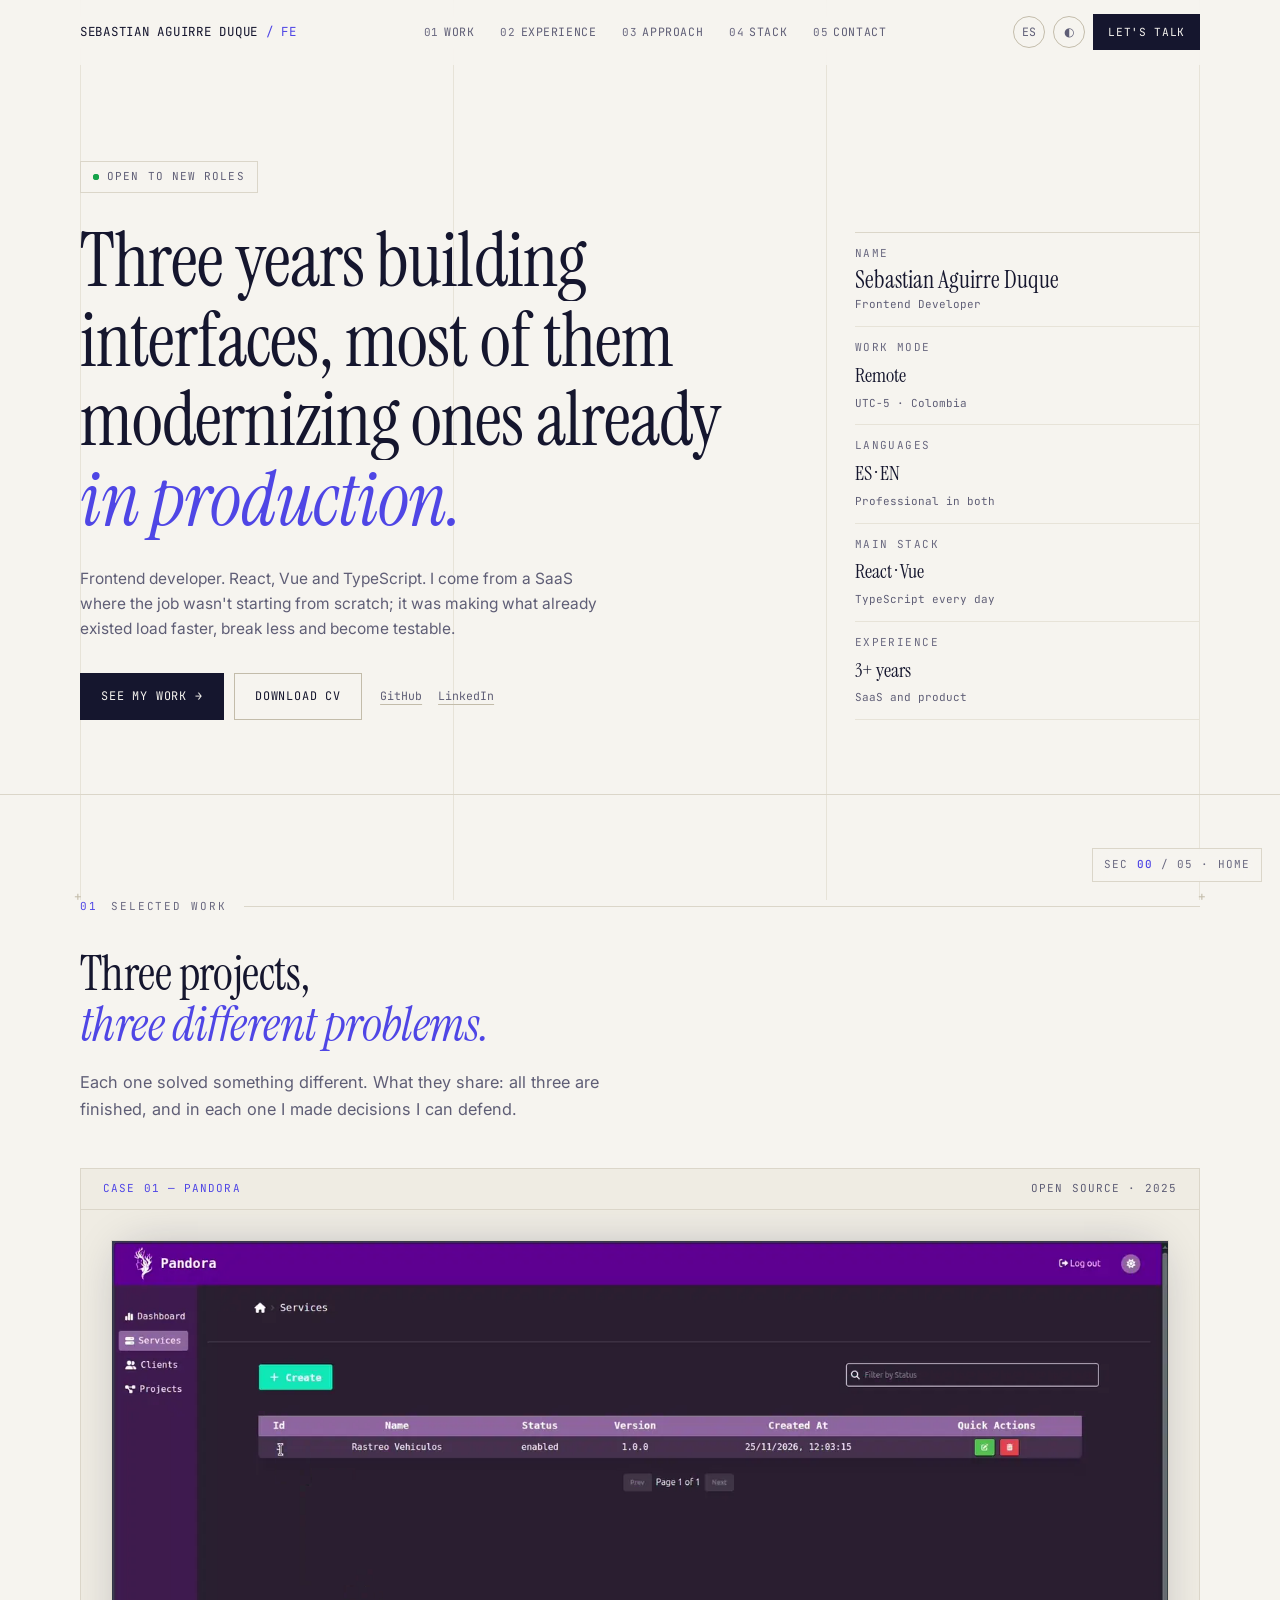
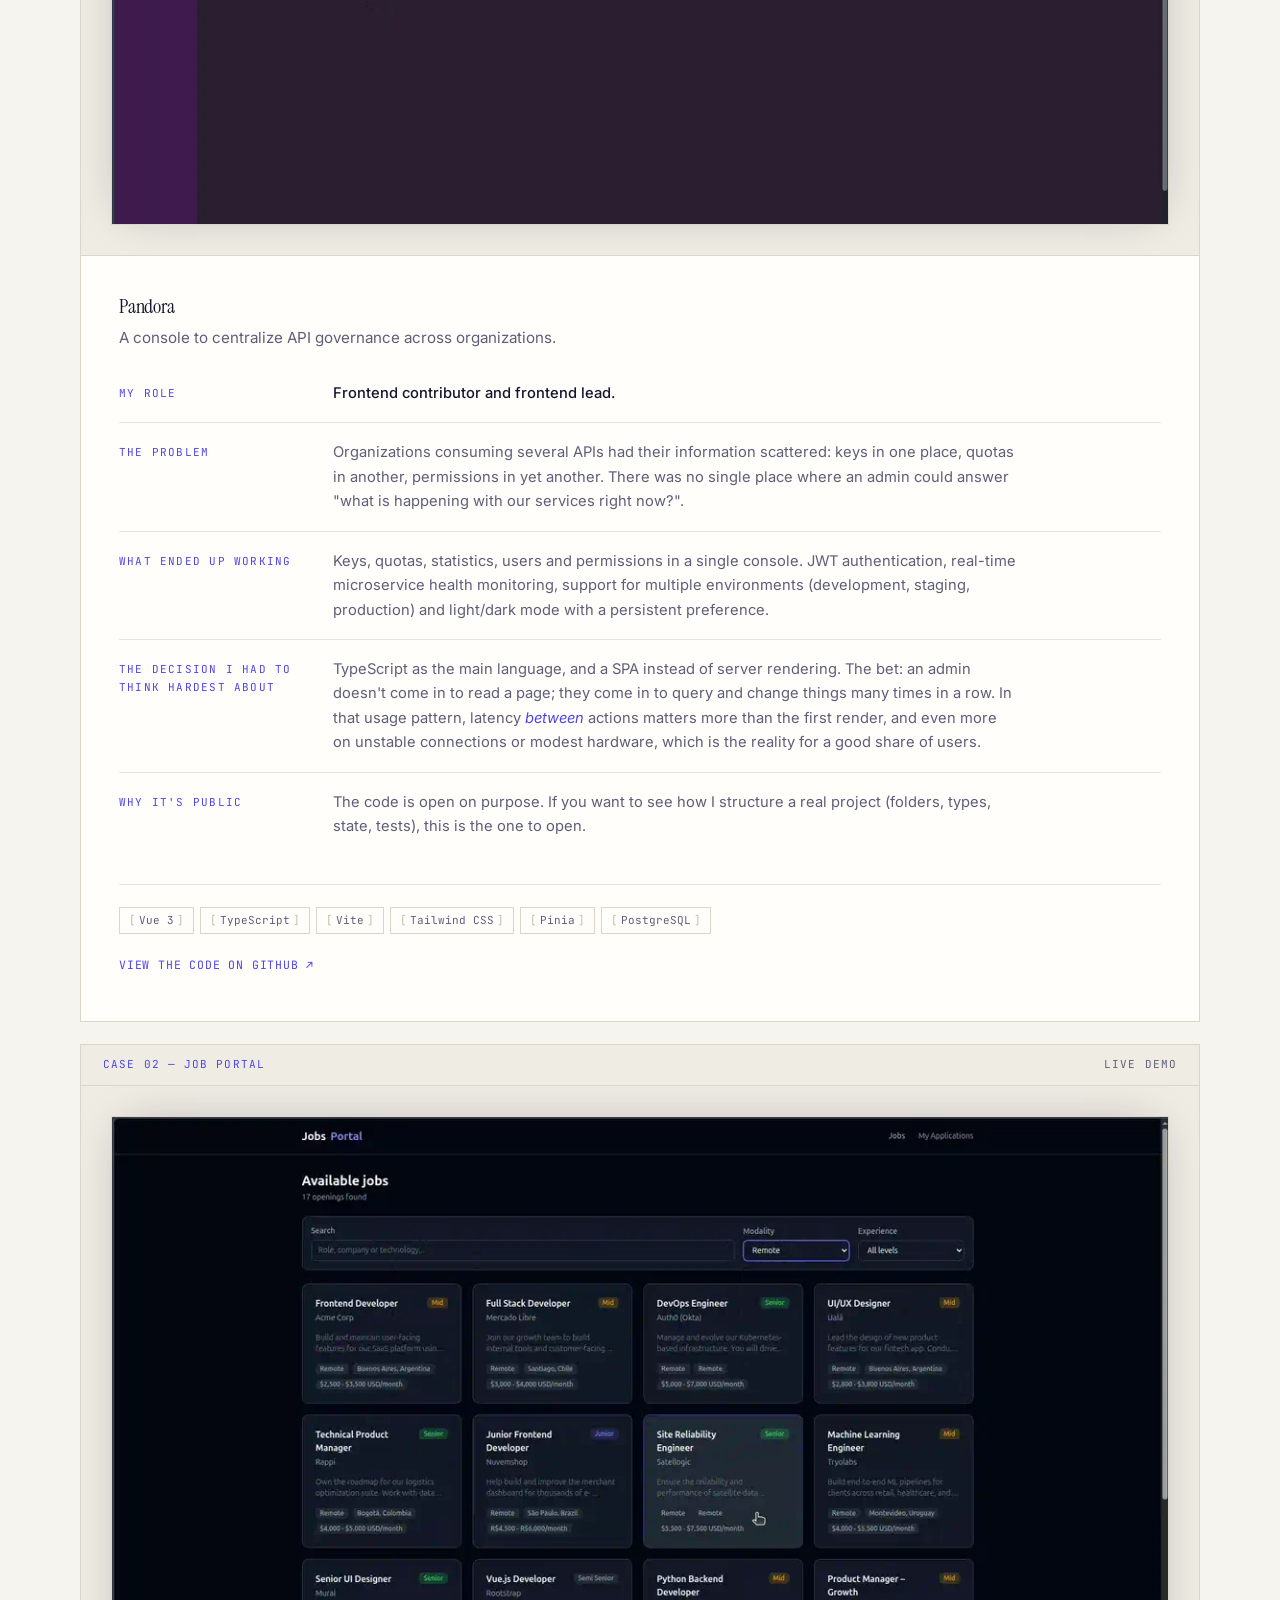
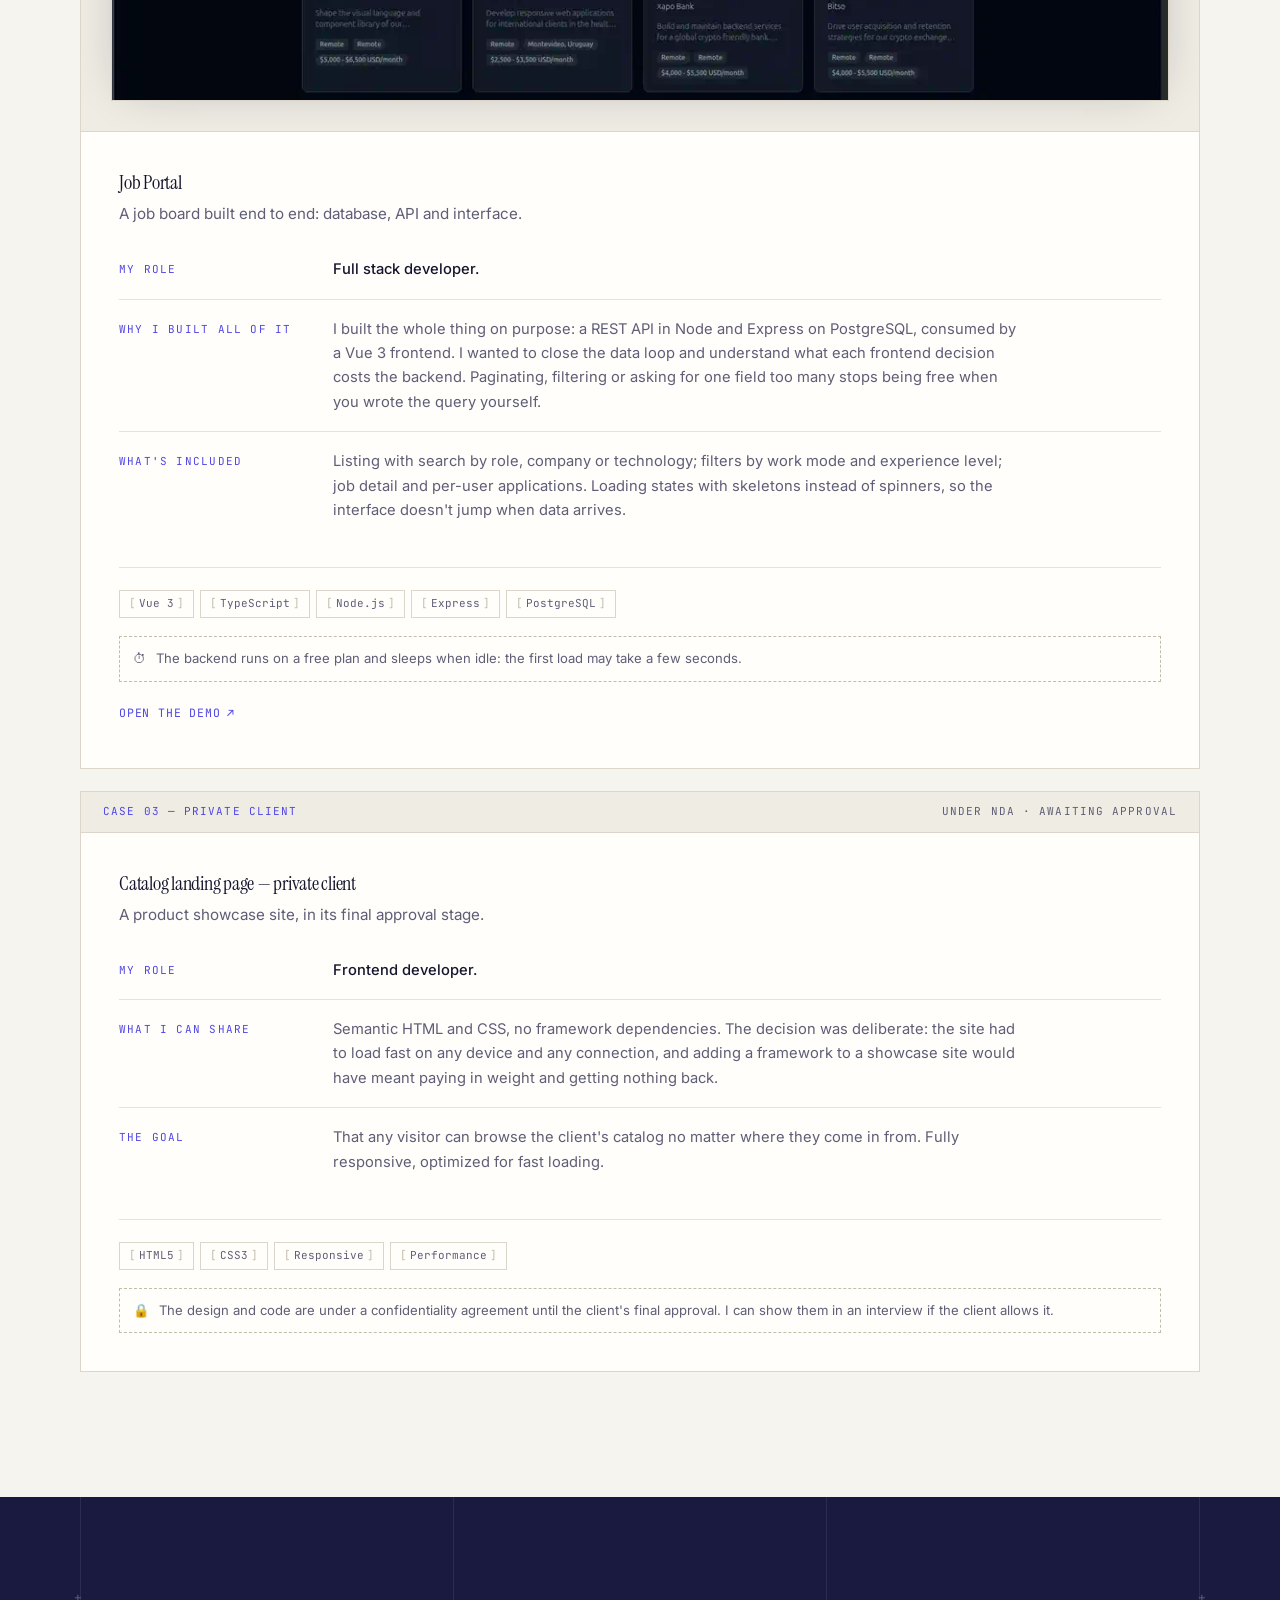
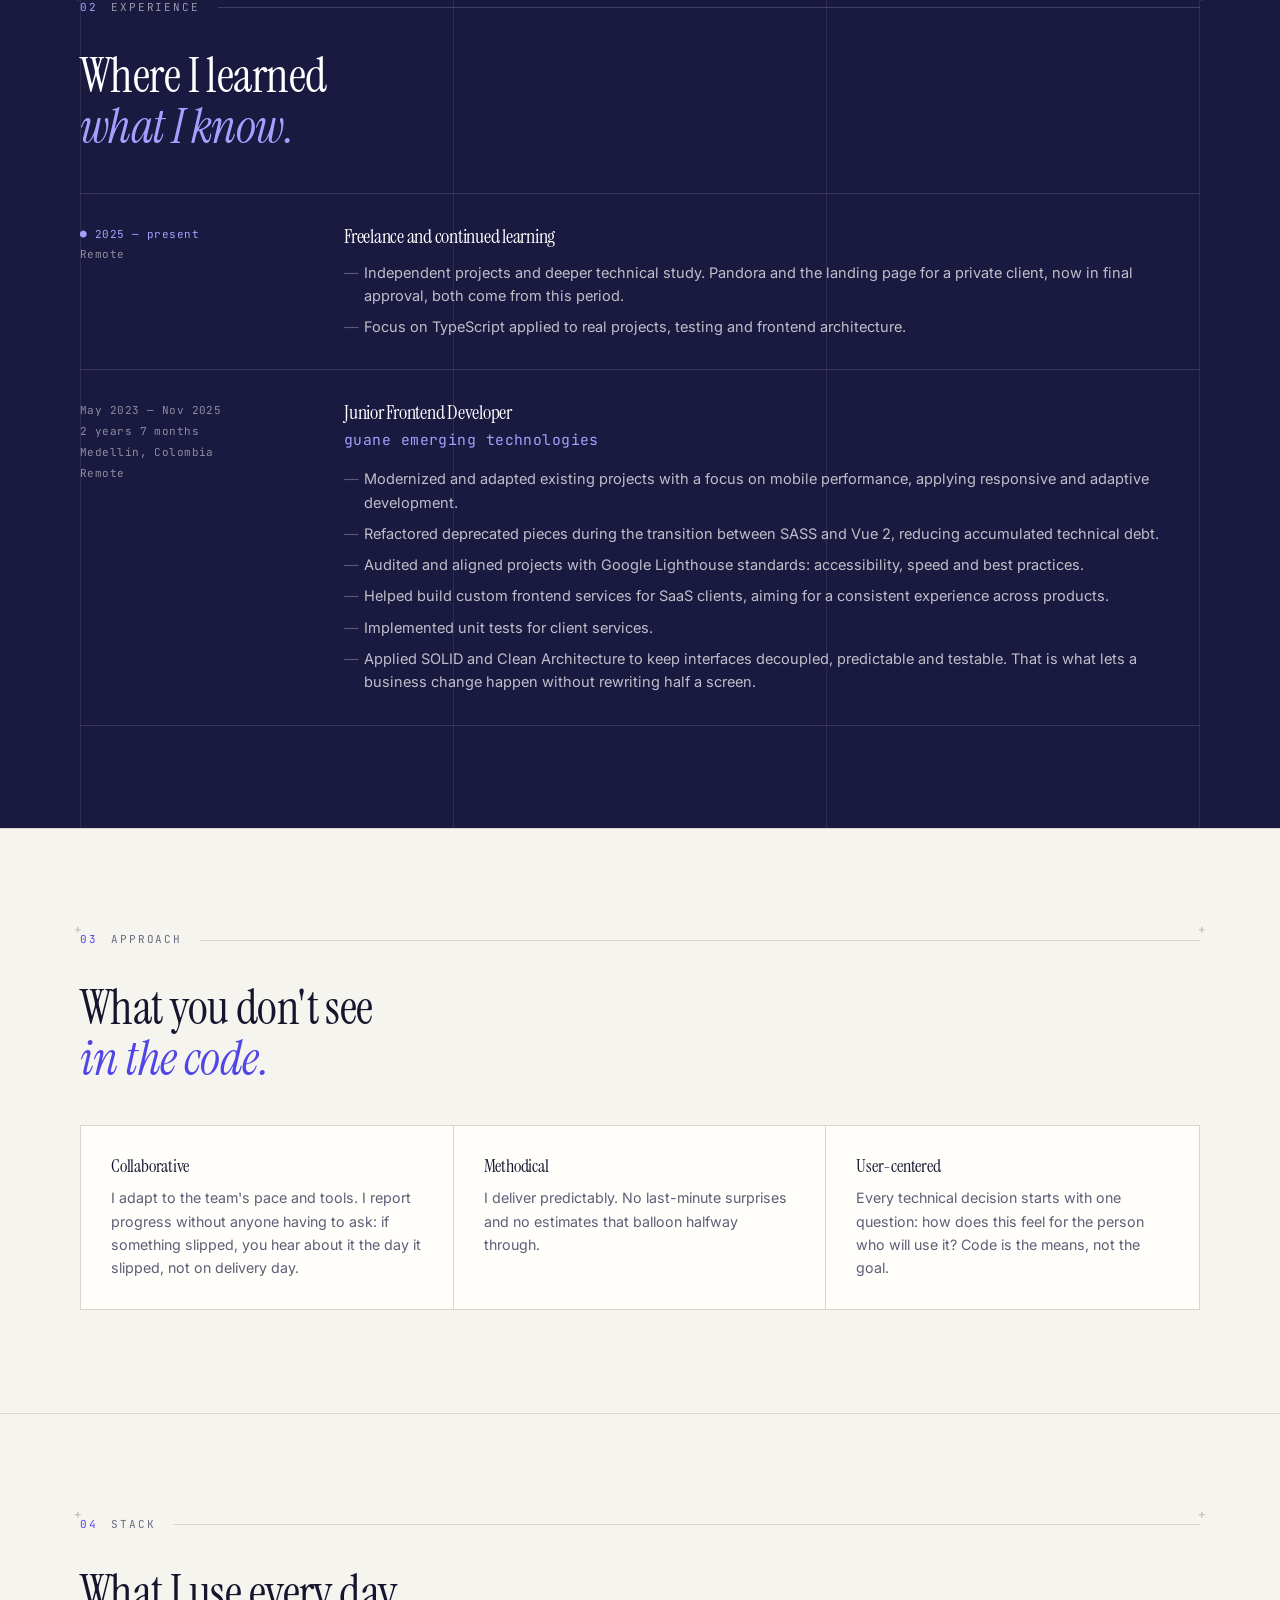
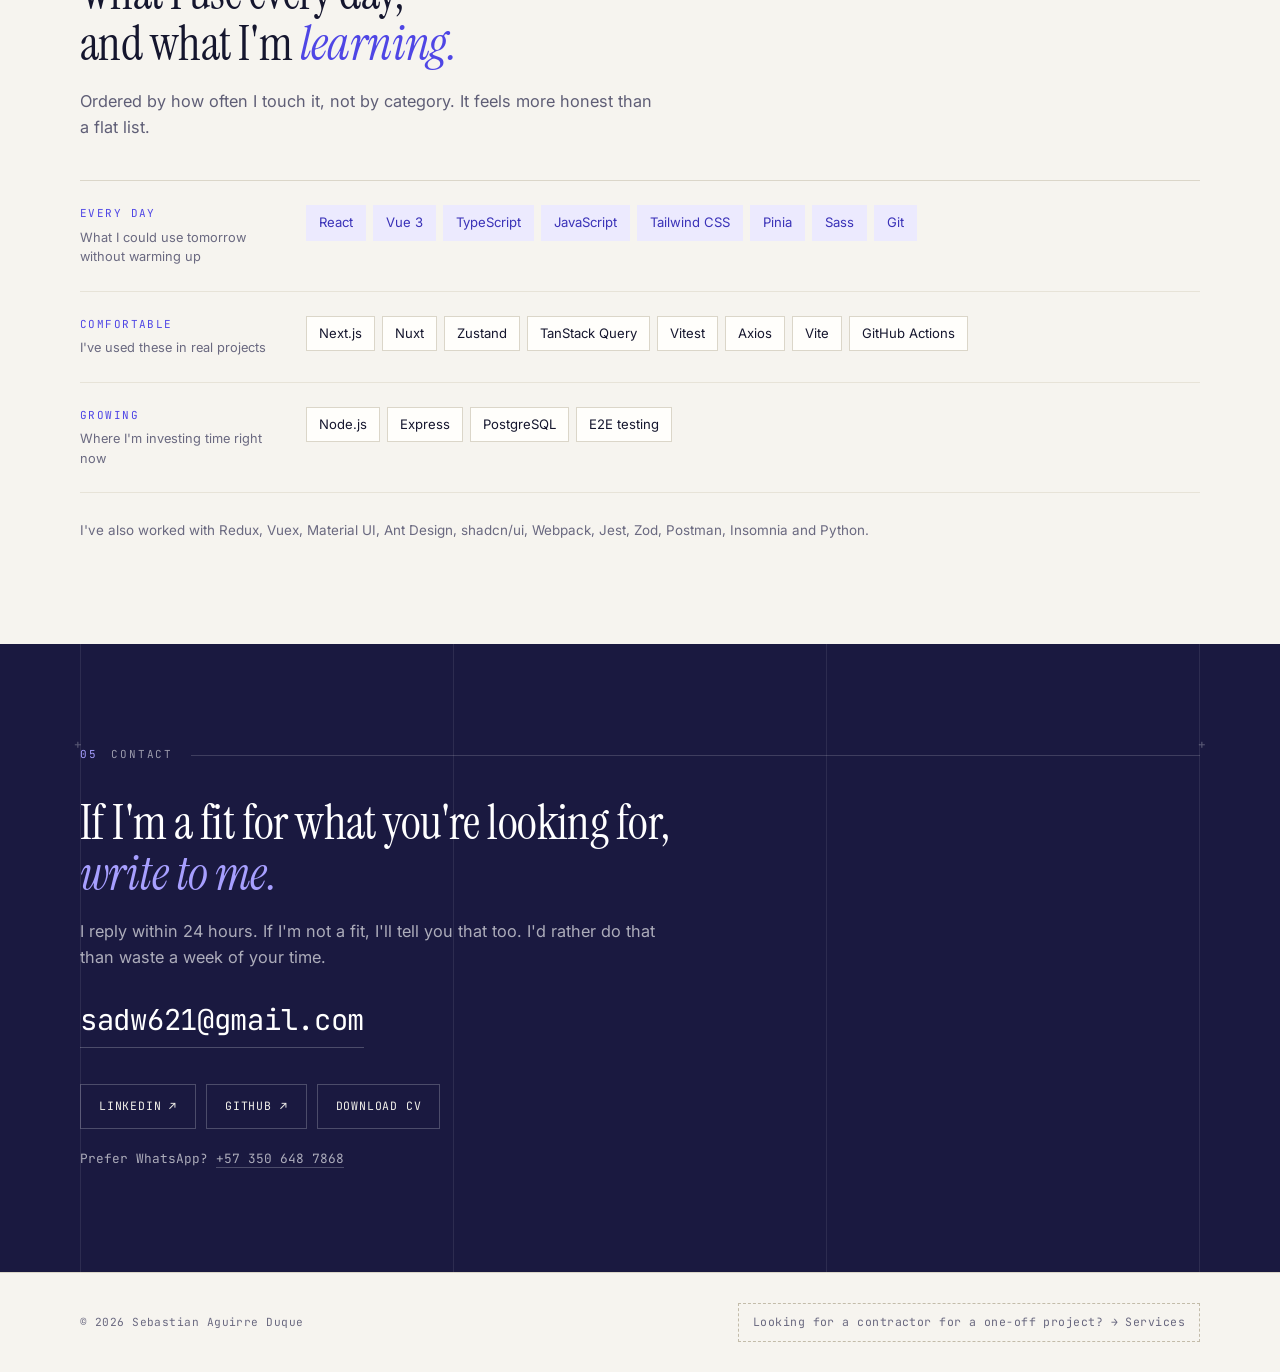
==== commit 29ef72ea: "feat(work): add Pandora and Job Portal case screenshots - Pandora frame shows assets/img/pandora.web" ====
--- a/index.html
+++ b/index.html
@@ -143,16 +143,7 @@
         <!-- Case 01 — Pandora -->
         <article class="case rv">
           <div class="casebar"><span class="id" data-i18n="home.pandora_id">CASO 01 — PANDORA</span><span class="st" data-i18n="home.pandora_status">Open source · 2025</span></div>
-          <div class="media" data-placeholder>
-            <!-- PENDING ASSET: save the screenshot as assets/img/pandora.jpg — 2560px wide (2× of 1280),
-                 ideally dark mode, showing the densest console view (API keys with quotas and states).
-                 Until it exists, the frame shows the visitor-facing .ph note below at the same size. -->
-            <img src="assets/img/pandora.jpg" width="2560" height="1600" loading="lazy" alt="Consola de Pandora: administración de API keys, cuotas, microservicios y permisos" data-i18n-alt="home.pandora_alt">
-            <div class="ph">
-              <b data-i18n="home.pandora_ph_title">Captura en camino</b>
-              <span data-i18n="home.pandora_ph_body">Mientras tanto, el código completo está abierto en GitHub.</span>
-            </div>
-          </div>
+          <div class="media media--full"><img src="assets/img/pandora.webp" width="1440" height="796" loading="lazy" alt="Panel de administración de Pandora: desde el menú lateral se navega entre Dashboard, Servicios, Clientes y Proyectos; cada sección lista sus registros en una tabla filtrable por estado, con acciones para crear, editar y eliminar" data-i18n-alt="home.pandora_alt"></div>
           <div class="casebody">
             <h3>Pandora</h3>
             <p class="oneline" data-i18n="home.pandora_oneline">Consola para centralizar el gobierno de APIs entre organizaciones.</p>
@@ -171,7 +162,7 @@
         <!-- Case 02 — Job Portal -->
         <article class="case rv">
           <div class="casebar"><span class="id" data-i18n="home.jobs_id">CASO 02 — JOB PORTAL</span><span class="st" data-i18n="home.jobs_status">Demo en vivo</span></div>
-          <div class="media media--crop"><img src="assets/img/jobportal.jpg" width="800" height="512" loading="lazy" alt="Listado de vacantes de Job Portal con filtros por modalidad y nivel de experiencia" data-i18n-alt="home.jobs_alt"></div>
+          <div class="media media--full"><img src="assets/img/jobportal.webp" width="1100" height="608" loading="lazy" alt="Portal de empleo Job Portal: se buscan vacantes por rol, empresa o tecnología y se filtran por modalidad y experiencia; cada vacante se muestra como tarjeta con nivel, ubicación y salario, y desde el menú se consultan las postulaciones propias" data-i18n-alt="home.jobs_alt"></div>
           <div class="casebody">
             <h3>Job Portal</h3>
             <p class="oneline" data-i18n="home.jobs_oneline">Portal de empleo construido de punta a punta: base de datos, API e interfaz.</p>
--- a/css/styles.css
+++ b/css/styles.css
@@ -249,8 +249,9 @@
   border:1px dashed var(--line-strong);background:
     repeating-linear-gradient(135deg,transparent 0 11px,color-mix(in srgb,var(--line) 42%,transparent) 11px 12px);
 }
-/* phones: zoom into the readable top-left of a wide dashboard shot instead of shrinking all of it */
-.media--crop img{width:160%;max-width:none}
+/* show the whole shot: no height cap, framed on all four sides */
+.media.media--full{max-height:none;padding-bottom:16px}
+.media--full img{border-bottom:1px solid var(--line)}
 .media.empty .ph b{font-family:var(--mono);font-size:.7rem;letter-spacing:.13em;text-transform:uppercase;color:var(--accent);font-weight:400}
 .media.empty .ph span{font-family:var(--mono);font-size:var(--fs-label);color:var(--muted);line-height:1.8}
 
@@ -401,7 +402,7 @@
   .snote{text-align:right;padding-right:14px}
 
   .media{padding:30px 30px 0;max-height:390px}
-  .media--crop img{width:100%}
+  .media.media--full{padding-bottom:30px}
   .media.empty .ph{inset:30px 30px 30px}
 
   .field{grid-template-columns:186px 1fr;gap:28px;padding:17px 0}
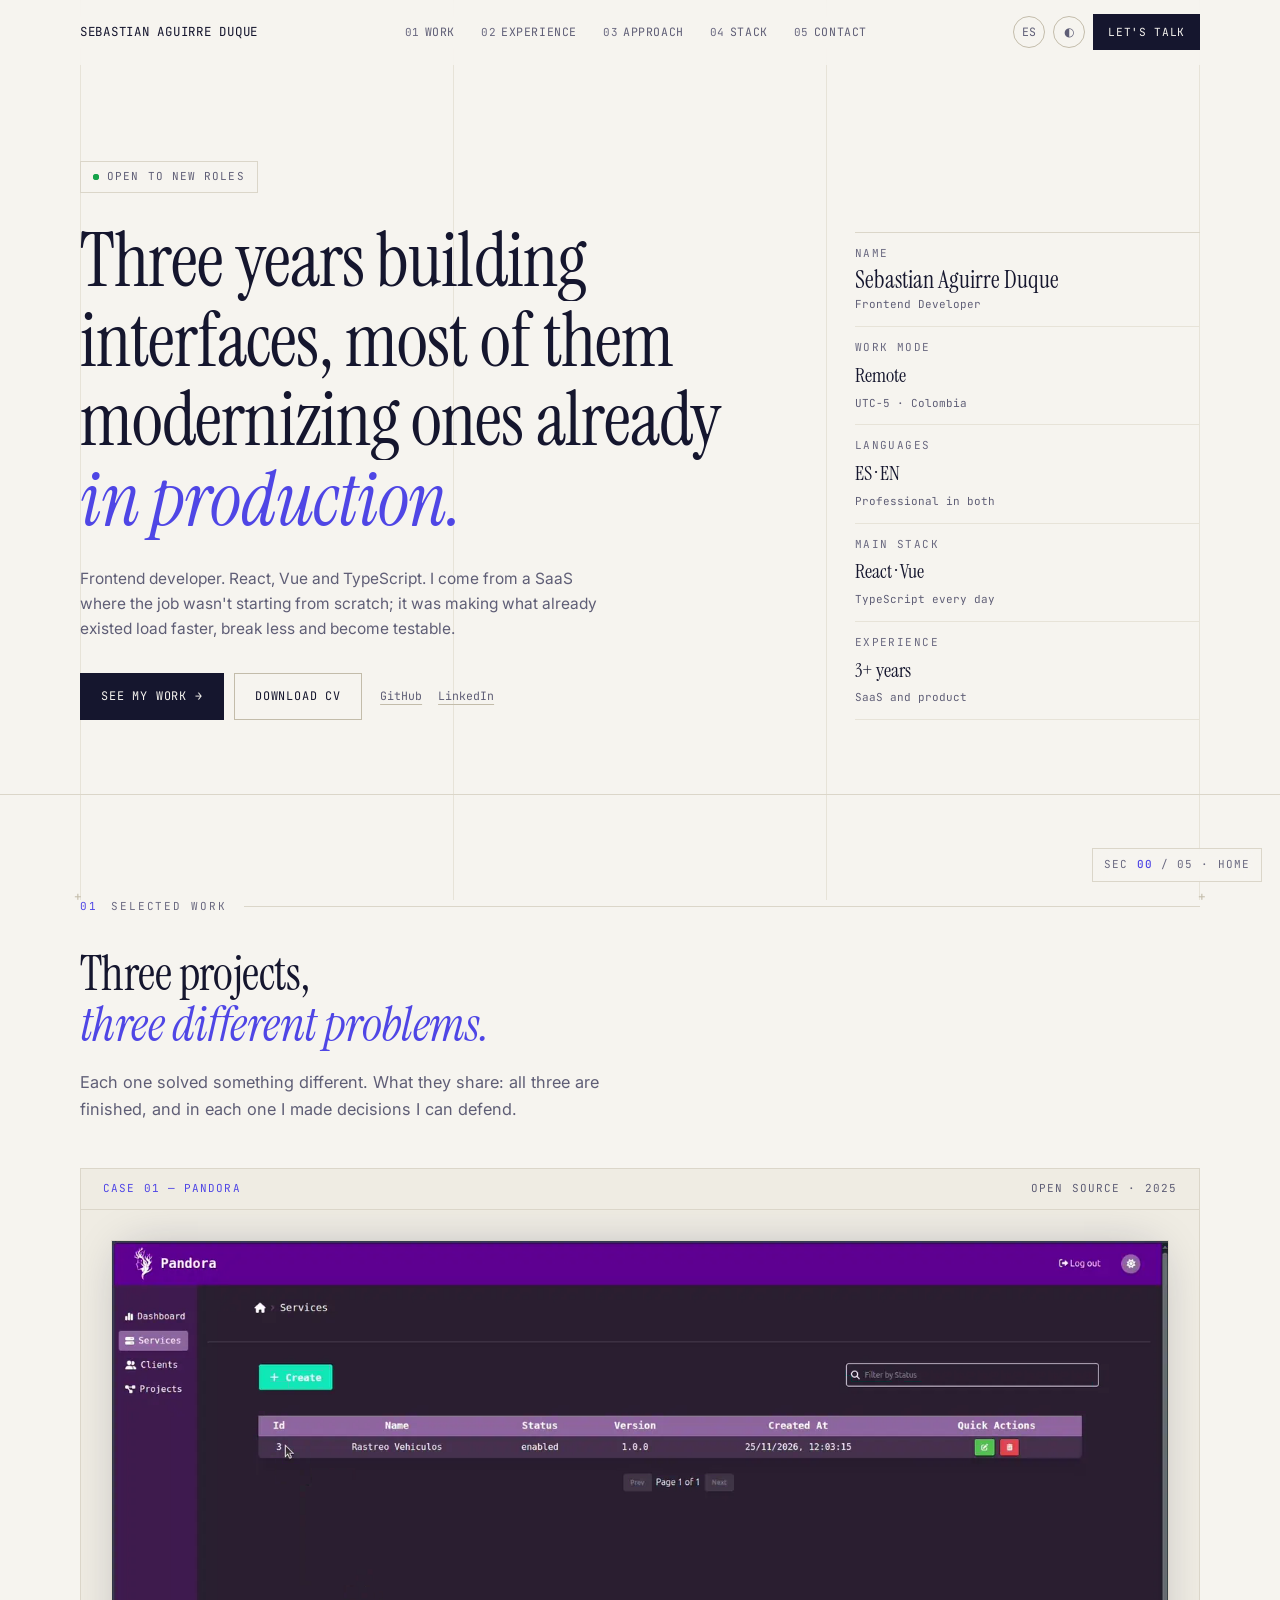
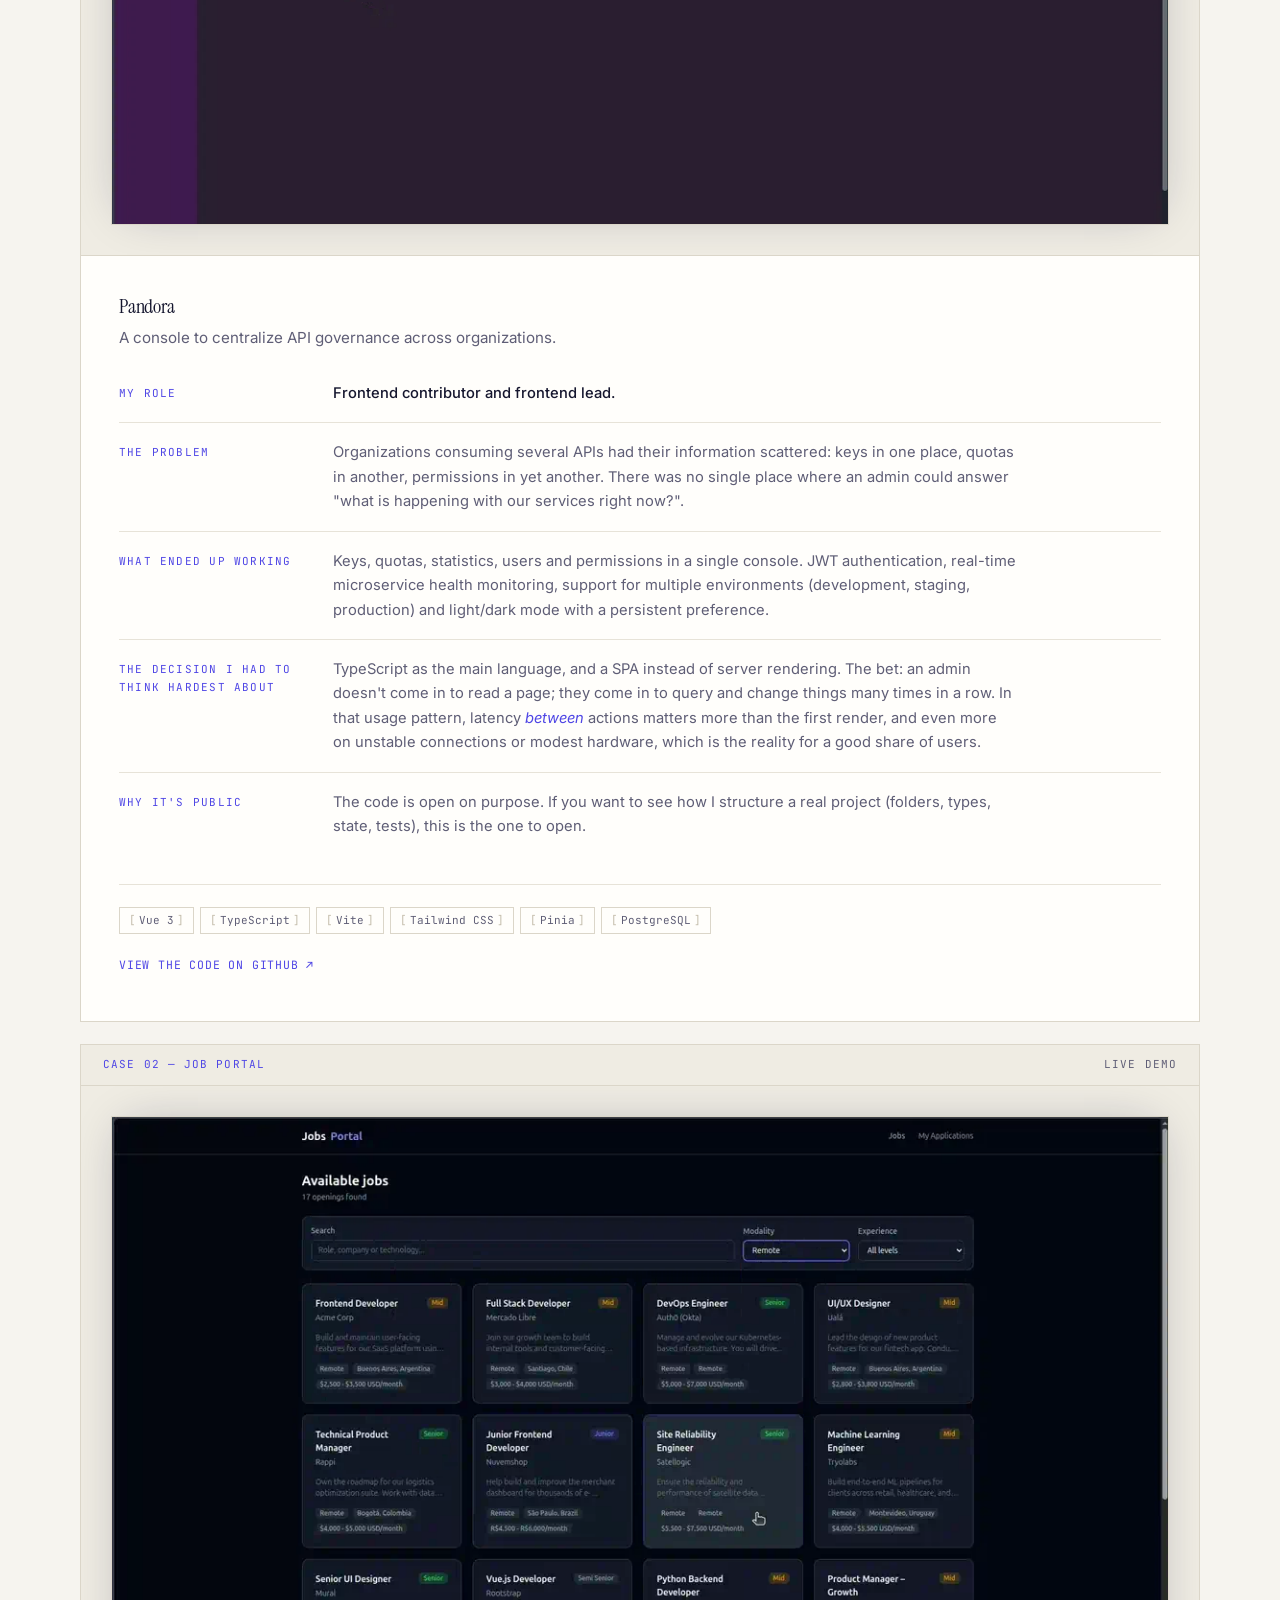
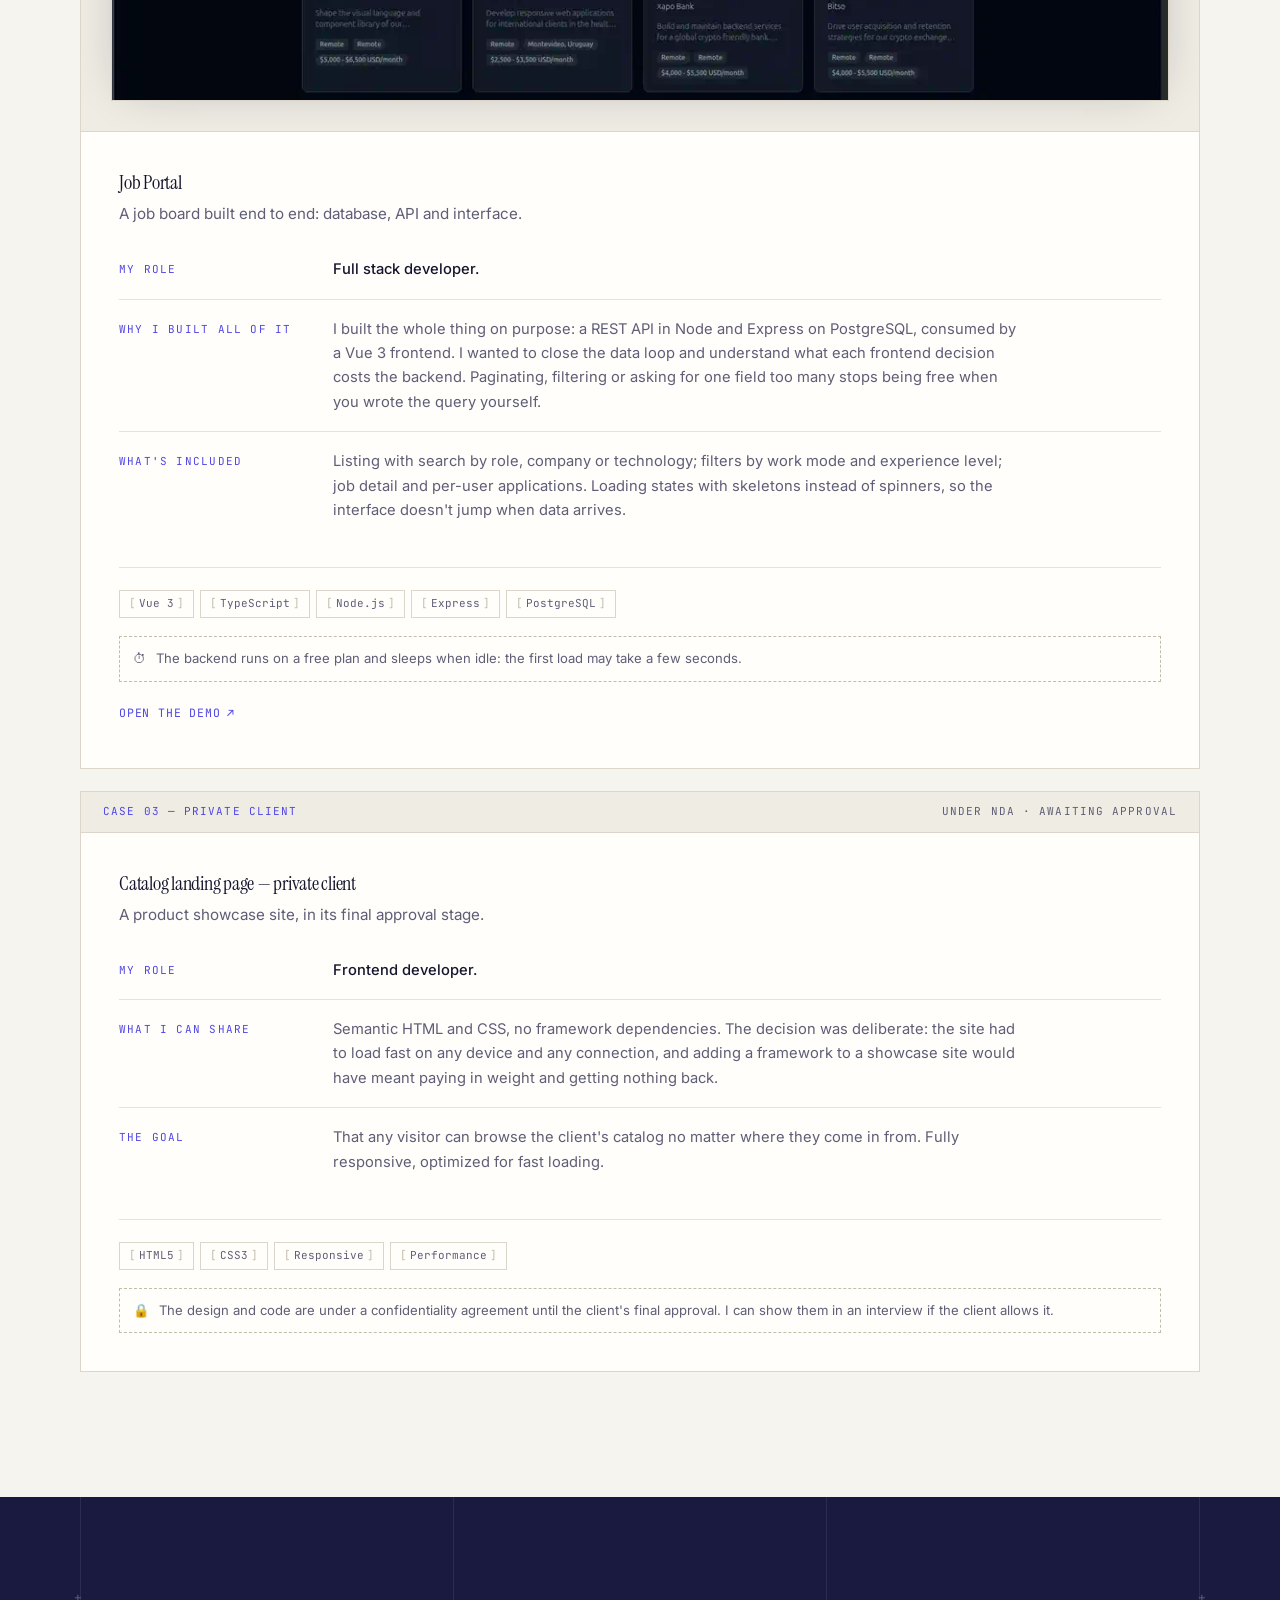
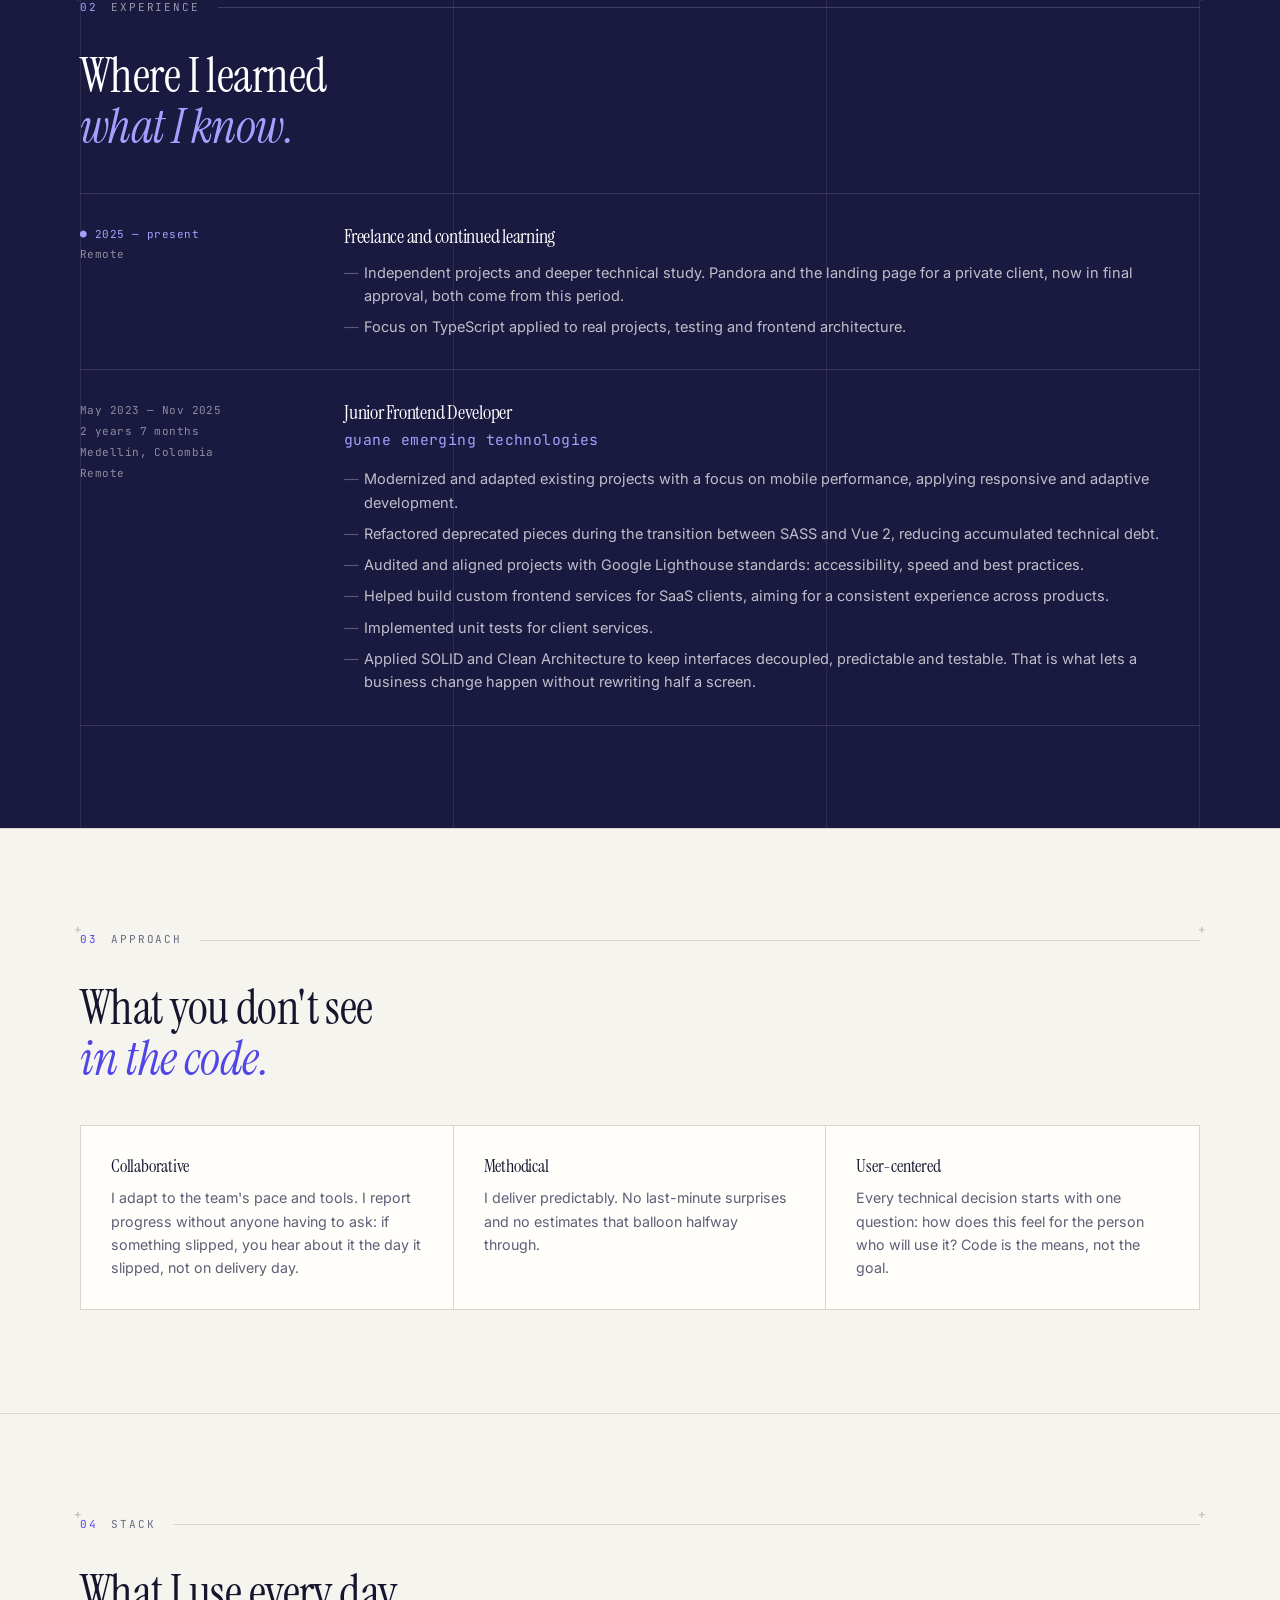
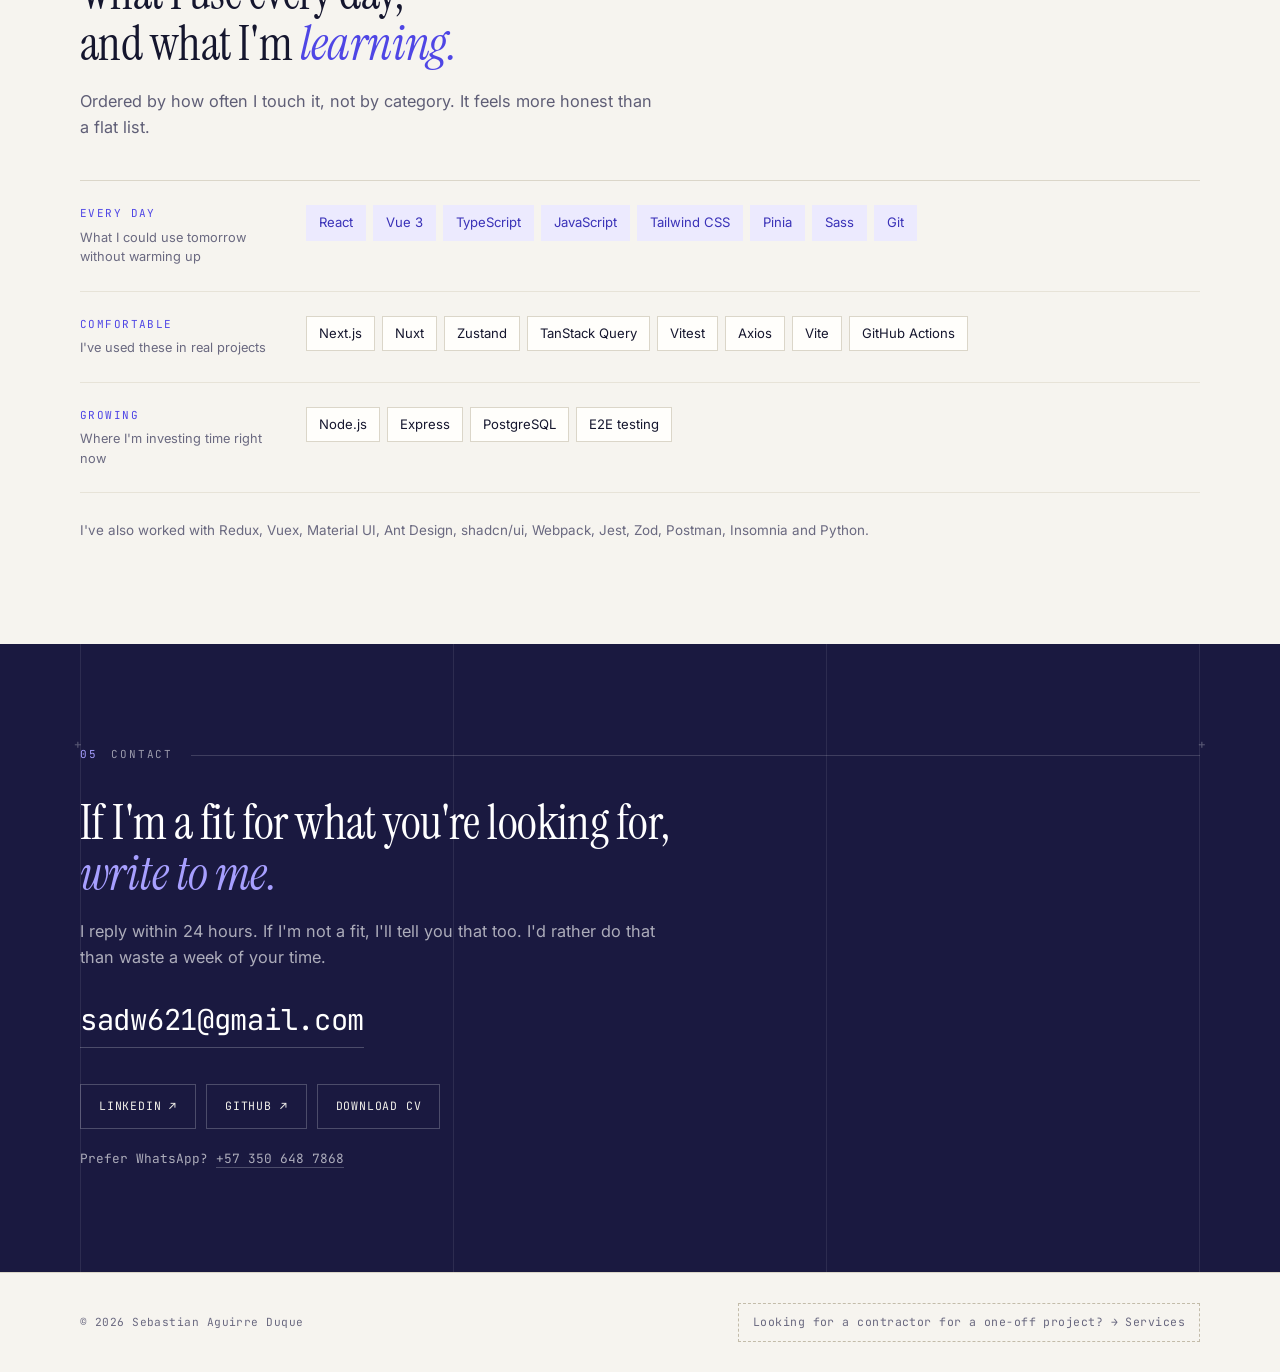
==== commit dbe267af: "style(nav): drop the "/ FE" suffix from the brand Removes the suffix from both pages' navbar and the" ====
--- a/index.html
+++ b/index.html
@@ -65,7 +65,7 @@
        ============================================================ -->
   <nav class="nav" id="nav" aria-label="Navegación principal" data-i18n-aria="common.nav_aria">
     <div class="wrap nav-in">
-      <a href="#top" class="brand" aria-label="Inicio" data-i18n-aria="common.home_aria">Sebastian Aguirre Duque <span>/ FE</span></a>
+      <a href="#top" class="brand" aria-label="Inicio" data-i18n-aria="common.home_aria">Sebastian Aguirre Duque</a>
       <div class="nav-links">
         <a href="#work" data-n="01" data-i18n="home.nav_work">Trabajo</a>
         <a href="#experience" data-n="02" data-i18n="home.nav_experience">Experiencia</a>
--- a/css/styles.css
+++ b/css/styles.css
@@ -130,7 +130,6 @@
 .nav-in{display:flex;align-items:center;justify-content:space-between;height:64px;gap:12px}
 /* brand may wrap to two lines on the narrowest phones (320px) so the controls never get pushed off-screen */
 .brand{font-family:var(--mono);font-size:.7rem;letter-spacing:.06em;line-height:1.35;text-transform:uppercase;min-width:0}
-.brand span{display:none;color:var(--accent)}
 .nav-links{display:none;gap:26px;font-family:var(--mono);font-size:.72rem;letter-spacing:.05em;color:var(--muted);text-transform:uppercase}
 .nav-links a{position:relative;white-space:nowrap;transition:color .2s}
 .nav-links a::before{content:attr(data-n);color:var(--faint);margin-right:5px;font-size:var(--fs-label)}
@@ -381,7 +380,6 @@
 @media(min-width:640px){
   .nav-in{gap:24px}
   .brand{font-size:.78rem;white-space:nowrap}
-  .brand span{display:inline}
   .ilinks-contact{display:none}
   .navcta{display:block}
   .back{display:inline}
